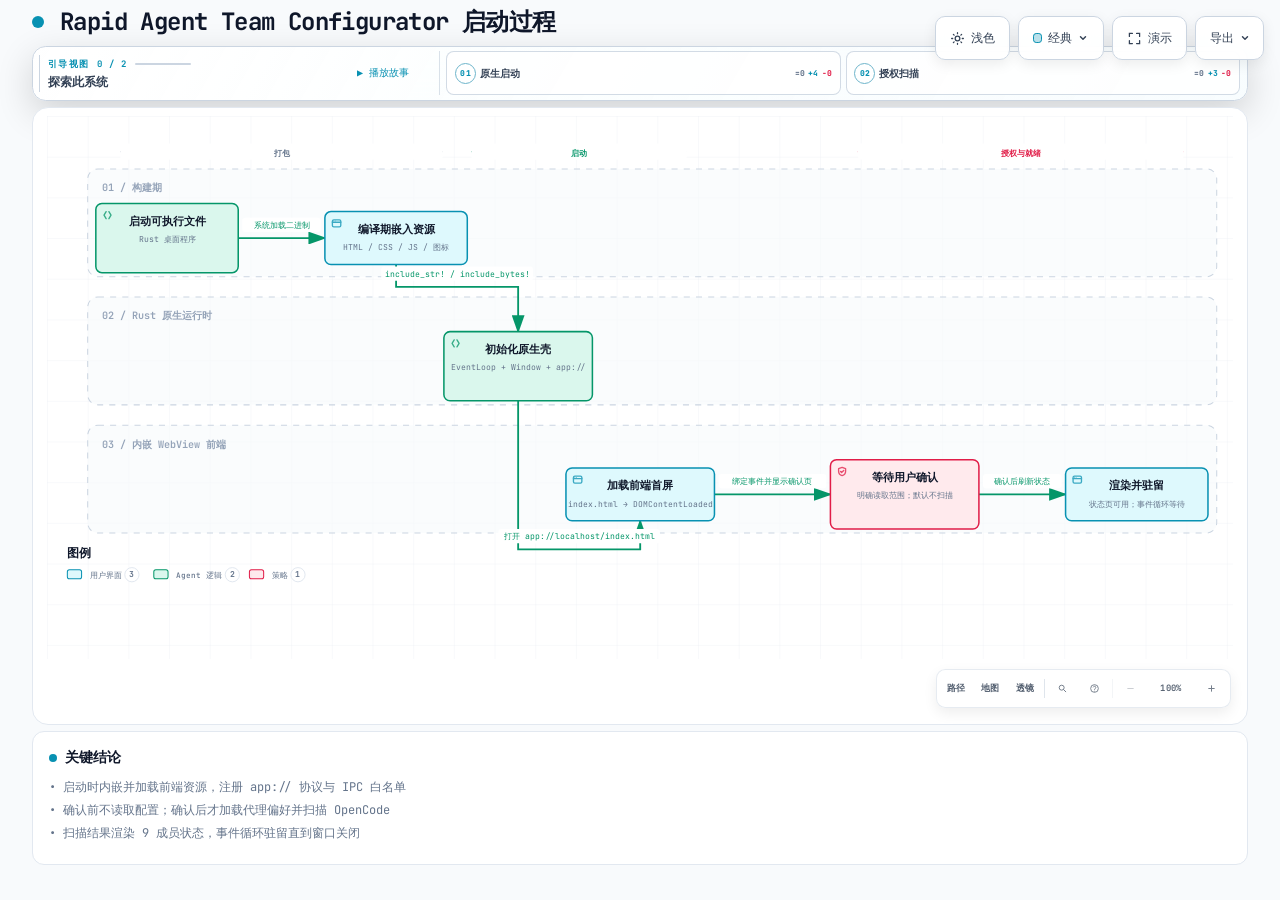
==== diagrams/startup-process.html @ fefa8b93 "docs: add Archify startup process diagram (workflow JSON + interactive HTML)" ====
<!DOCTYPE html>
<html lang="zh-CN" data-theme="dark" data-preset="classic">
<head>
  <meta charset="UTF-8">
  <meta name="viewport" content="width=device-width, initial-scale=1.0">
  <meta name="generator" content="archify 2.16.0">
  <title>Rapid Agent Team Configurator 启动过程</title>
  <script>
    // Resolve the theme before first paint so light-preference users don't
    // see a dark flash. The toolbar script below re-applies with UI state.
    (function () {
      try {
        var theme = null;
        try {
          var param = new URLSearchParams(window.location.search).get('theme');
          if (param === 'light' || param === 'dark') theme = param;
          if (new URLSearchParams(window.location.search).get('embed') === '1') {
            document.documentElement.setAttribute('data-embed', 'true');
          }
          if (new URLSearchParams(window.location.search).get('present') === '1') {
            document.documentElement.setAttribute('data-present', 'true');
          }
        } catch (_) {}
        if (!theme) {
          try { theme = localStorage.getItem('archify-theme'); } catch (_) {}
        }
        if (theme !== 'light' && theme !== 'dark') {
          theme = window.matchMedia('(prefers-color-scheme: light)').matches ? 'light' : 'dark';
        }
        document.documentElement.setAttribute('data-theme', theme);
      } catch (_) {}
    })();
  </script>
  <!-- Async font load: a blackholed network must not block first paint.
       The body font stack falls back to system monospace until it lands. -->
  <link rel="preconnect" href="https://fonts.gstatic.com" crossorigin>
  <link href="https://fonts.googleapis.com/css2?family=JetBrains+Mono:wght@400;500;600;700&display=swap"
        rel="stylesheet" media="print" onload="this.media='all'">
  <noscript>
    <link href="https://fonts.googleapis.com/css2?family=JetBrains+Mono:wght@400;500;600;700&display=swap" rel="stylesheet">
  </noscript>
  <style>
    /* ==========================================================
       THEME VARIABLES — switch by toggling [data-theme] on <html>
       ========================================================== */
    :root,
    [data-theme="dark"] {
      --bg: #020617;
      --grid: #1e293b;
      --text: #ffffff;
      --text-muted: #94a3b8;
      --text-dim: #475569;
      /* UI chrome and menu hints need more contrast than SVG .t-dim accents */
      --text-faint: #7d8da1;

      --panel: rgba(15, 23, 42, 0.5);
      --panel-border: #1e293b;
      --lane-fill: rgba(15, 23, 42, 0.22);
      --lane-stroke: #334155;

      --arrow: #64748b;
      --arrow-emphasis: #34d399;

      /* Opaque mask color used behind semi-transparent component fills
         so the arrows drawn underneath are properly hidden. */
      --mask: #0f172a;

      --frontend-fill:    rgba(8, 51, 68, 0.4);
      --frontend-stroke:  #22d3ee;
      --backend-fill:     rgba(6, 78, 59, 0.4);
      --backend-stroke:   #34d399;
      --database-fill:    rgba(76, 29, 149, 0.4);
      --database-stroke:  #a78bfa;
      --cloud-fill:       rgba(120, 53, 15, 0.3);
      --cloud-stroke:     #fbbf24;
      --security-fill:    rgba(136, 19, 55, 0.4);
      --security-stroke:  #fb7185;
      --messagebus-fill:  rgba(251, 146, 60, 0.3);
      --messagebus-stroke:#fb923c;
      --external-fill:    rgba(30, 41, 59, 0.5);
      --external-stroke:  #94a3b8;

      --toolbar-bg:       rgba(15, 23, 42, 0.8);
      --toolbar-border:   #334155;
      --toolbar-text:     #e2e8f0;
      --toolbar-hover:    rgba(15, 23, 42, 0.95);
      --toolbar-menu-bg:  #0f172a;
    }

    [data-theme="light"] {
      --bg: #f8fafc;
      --grid: #e2e8f0;
      --text: #0f172a;
      --text-muted: #64748b;
      --text-dim: #94a3b8;
      --text-faint: #64748b;

      --panel: #ffffff;
      --panel-border: #e2e8f0;
      --lane-fill: rgba(248, 250, 252, 0.65);
      --lane-stroke: #cbd5e1;

      --arrow: #94a3b8;
      --arrow-emphasis: #059669;

      --mask: #ffffff;

      --frontend-fill:    rgba(34, 211, 238, 0.15);
      --frontend-stroke:  #0891b2;
      --backend-fill:     rgba(52, 211, 153, 0.18);
      --backend-stroke:   #059669;
      --database-fill:    rgba(167, 139, 250, 0.2);
      --database-stroke:  #7c3aed;
      --cloud-fill:       rgba(251, 191, 36, 0.18);
      --cloud-stroke:     #d97706;
      --security-fill:    rgba(251, 113, 133, 0.15);
      --security-stroke:  #e11d48;
      --messagebus-fill:  rgba(251, 146, 60, 0.15);
      --messagebus-stroke:#ea580c;
      --external-fill:    rgba(148, 163, 184, 0.18);
      --external-stroke:  #64748b;

      --toolbar-bg:       rgba(255, 255, 255, 0.92);
      --toolbar-border:   #cbd5e1;
      --toolbar-text:     #334155;
      --toolbar-hover:    #ffffff;
      --toolbar-menu-bg:  #ffffff;
    }

    /* ==========================================================
       SIGNAL FLOW — an opt-in, motion-forward visual preset.
       The variables also target a standalone exported SVG, whose
       root carries data-preset and data-theme directly.
       ========================================================== */
    [data-preset="signal-flow"][data-theme="dark"] {
      --bg: #030711;
      --grid: #15233a;
      --panel: rgba(6, 14, 28, 0.78);
      --panel-border: #1d3350;
      --lane-fill: rgba(9, 22, 40, 0.5);
      --lane-stroke: #2c4564;
      --text: #f5fbff;
      --text-muted: #9eb0c7;
      --text-dim: #52667f;
      --text-faint: #7890ad;
      --mask: #07101e;
      --frontend-fill: rgba(6, 182, 212, 0.14);
      --frontend-stroke: #67e8f9;
      --backend-fill: rgba(16, 185, 129, 0.14);
      --backend-stroke: #5eead4;
      --database-fill: rgba(139, 92, 246, 0.16);
      --database-stroke: #c4b5fd;
      --cloud-fill: rgba(245, 158, 11, 0.13);
      --cloud-stroke: #fcd34d;
      --security-fill: rgba(244, 63, 94, 0.13);
      --security-stroke: #fda4af;
      --messagebus-fill: rgba(249, 115, 22, 0.13);
      --messagebus-stroke: #fdba74;
      --external-fill: rgba(71, 85, 105, 0.24);
      --external-stroke: #a5b4c7;
      --arrow: #7890ad;
      --arrow-emphasis: #2dd4bf;
      --toolbar-bg: rgba(7, 16, 30, 0.86);
      --toolbar-border: #29415f;
      --toolbar-menu-bg: #07101e;
    }

    [data-preset="signal-flow"][data-theme="light"] {
      --bg: #f4f9fc;
      --grid: #d4e5ee;
      --panel: rgba(255, 255, 255, 0.82);
      --panel-border: #bfd5e2;
      --lane-fill: rgba(232, 243, 248, 0.62);
      --lane-stroke: #a9c5d5;
      --text: #102638;
      --text-muted: #587287;
      --text-dim: #8aa2b4;
      --text-faint: #668397;
      --mask: #ffffff;
      --frontend-fill: rgba(6, 182, 212, 0.09);
      --frontend-stroke: #0789a1;
      --backend-fill: rgba(5, 150, 105, 0.09);
      --backend-stroke: #087f69;
      --database-fill: rgba(124, 58, 237, 0.09);
      --database-stroke: #7254c7;
      --cloud-fill: rgba(217, 119, 6, 0.08);
      --cloud-stroke: #b9670b;
      --security-fill: rgba(225, 29, 72, 0.08);
      --security-stroke: #c53a59;
      --messagebus-fill: rgba(234, 88, 12, 0.08);
      --messagebus-stroke: #c65f27;
      --external-fill: rgba(100, 116, 139, 0.1);
      --external-stroke: #607a8c;
      --arrow: #7b97aa;
      --arrow-emphasis: #0d9488;
    }

    /* ==========================================================
       BLUEPRINT — a review-first drafting preset for deployment,
       infrastructure, and technical design documentation. It keeps
       the same semantic palette and geometry while trading glow for
       precise grid contrast, squared materials, and drafting marks.
       ========================================================== */
    [data-preset="blueprint"][data-theme="dark"] {
      --bg: #06131f;
      --grid: #17425a;
      --panel: rgba(7, 27, 43, 0.9);
      --panel-border: #27627f;
      --lane-fill: rgba(10, 43, 66, 0.36);
      --lane-stroke: #34799a;
      --text: #e3f6ff;
      --text-muted: #91b8ca;
      --text-dim: #557e92;
      --text-faint: #739caf;
      --mask: #0a2031;
      --frontend-fill: rgba(26, 157, 193, 0.14);
      --frontend-stroke: #66d9ef;
      --backend-fill: rgba(31, 155, 124, 0.13);
      --backend-stroke: #69dfbd;
      --database-fill: rgba(120, 105, 196, 0.14);
      --database-stroke: #b4a8ff;
      --cloud-fill: rgba(197, 145, 43, 0.13);
      --cloud-stroke: #ffd166;
      --security-fill: rgba(199, 76, 104, 0.13);
      --security-stroke: #ff8da1;
      --messagebus-fill: rgba(207, 112, 49, 0.13);
      --messagebus-stroke: #ffad66;
      --external-fill: rgba(84, 119, 139, 0.18);
      --external-stroke: #a7cad9;
      --arrow: #78a3b7;
      --arrow-emphasis: #64dfc1;
      --toolbar-bg: rgba(7, 28, 45, 0.92);
      --toolbar-border: #34799a;
      --toolbar-text: #d8f3ff;
      --toolbar-hover: rgba(18, 58, 83, 0.95);
      --toolbar-menu-bg: #0a2031;
    }

    [data-preset="blueprint"][data-theme="light"] {
      --bg: #edf7fa;
      --grid: #b5d5e1;
      --panel: rgba(249, 253, 255, 0.94);
      --panel-border: #78aabd;
      --lane-fill: rgba(210, 232, 240, 0.42);
      --lane-stroke: #83b2c4;
      --text: #123344;
      --text-muted: #4e7486;
      --text-dim: #86a6b4;
      --text-faint: #668c9d;
      --mask: #f9fdff;
      --frontend-fill: rgba(8, 145, 178, 0.08);
      --frontend-stroke: #087f9c;
      --backend-fill: rgba(5, 128, 101, 0.08);
      --backend-stroke: #08755f;
      --database-fill: rgba(100, 75, 180, 0.08);
      --database-stroke: #6757a8;
      --cloud-fill: rgba(181, 120, 15, 0.08);
      --cloud-stroke: #a86609;
      --security-fill: rgba(190, 48, 80, 0.07);
      --security-stroke: #b32f50;
      --messagebus-fill: rgba(196, 81, 22, 0.07);
      --messagebus-stroke: #b65120;
      --external-fill: rgba(79, 112, 128, 0.08);
      --external-stroke: #506f7e;
      --arrow: #6d93a5;
      --arrow-emphasis: #087f69;
      --toolbar-bg: rgba(247, 252, 254, 0.94);
      --toolbar-border: #8ab5c5;
      --toolbar-text: #294f61;
      --toolbar-hover: #ffffff;
      --toolbar-menu-bg: #f9fdff;
    }

    /* ==========================================================
       EDITORIAL — a warm, publication-minded preset for design
       reviews, launch notes, and documentation. The diagram keeps
       the same semantic palette and exact geometry, but trades
       software chrome for paper, ink, ruled structure, and one
       restrained vermilion accent.
       ========================================================== */
    [data-preset="editorial"][data-theme="dark"] {
      --bg: #181611;
      --grid: #39342a;
      --panel: rgba(35, 31, 24, 0.96);
      --panel-border: #625a4a;
      --lane-fill: rgba(52, 46, 35, 0.46);
      --lane-stroke: #726957;
      --text: #f4eddf;
      --text-muted: #b9ae9b;
      --text-dim: #776e60;
      --text-faint: #9d917e;
      --mask: #231f18;
      --frontend-fill: rgba(43, 133, 142, 0.16);
      --frontend-stroke: #7fc6c7;
      --backend-fill: rgba(63, 132, 92, 0.16);
      --backend-stroke: #8fc29e;
      --database-fill: rgba(117, 91, 141, 0.17);
      --database-stroke: #c0a4d0;
      --cloud-fill: rgba(170, 119, 49, 0.16);
      --cloud-stroke: #d8ad68;
      --security-fill: rgba(157, 69, 65, 0.17);
      --security-stroke: #df9085;
      --messagebus-fill: rgba(174, 79, 42, 0.16);
      --messagebus-stroke: #df946f;
      --external-fill: rgba(126, 115, 96, 0.18);
      --external-stroke: #b8ad99;
      --arrow: #948978;
      --arrow-emphasis: #dd6b3d;
      --toolbar-bg: rgba(35, 31, 24, 0.92);
      --toolbar-border: #625a4a;
      --toolbar-text: #eee5d5;
      --toolbar-hover: #302a20;
      --toolbar-menu-bg: #231f18;
    }

    [data-preset="editorial"][data-theme="light"] {
      --bg: #f2eee5;
      --grid: #d8d0c2;
      --panel: rgba(251, 248, 241, 0.97);
      --panel-border: #c4b9a6;
      --lane-fill: rgba(229, 221, 207, 0.42);
      --lane-stroke: #b8aa94;
      --text: #242018;
      --text-muted: #6f6658;
      --text-dim: #a09788;
      --text-faint: #817767;
      --mask: #fbf8f1;
      --frontend-fill: rgba(31, 117, 126, 0.09);
      --frontend-stroke: #287e84;
      --backend-fill: rgba(42, 119, 75, 0.09);
      --backend-stroke: #397b53;
      --database-fill: rgba(105, 75, 130, 0.09);
      --database-stroke: #765d86;
      --cloud-fill: rgba(157, 103, 31, 0.1);
      --cloud-stroke: #9a671f;
      --security-fill: rgba(153, 58, 52, 0.09);
      --security-stroke: #9e463f;
      --messagebus-fill: rgba(182, 70, 27, 0.09);
      --messagebus-stroke: #ad4b25;
      --external-fill: rgba(101, 91, 75, 0.09);
      --external-stroke: #746b5e;
      --arrow: #8a806f;
      --arrow-emphasis: #bb4c23;
      --toolbar-bg: rgba(251, 248, 241, 0.94);
      --toolbar-border: #c4b9a6;
      --toolbar-text: #40392f;
      --toolbar-hover: #fffdf8;
      --toolbar-menu-bg: #fbf8f1;
    }

    * { margin: 0; padding: 0; box-sizing: border-box; }

    body {
      font-family: 'JetBrains Mono', ui-monospace, SFMono-Regular, Menlo, Consolas, 'DejaVu Sans Mono', 'Liberation Mono', 'Noto Sans Mono CJK SC', 'PingFang SC', 'Hiragino Sans GB', 'Microsoft YaHei', monospace;
      background: var(--bg);
      min-height: 100vh;
      padding: 2rem;
      color: var(--text);
      transition: background 0.2s ease, color 0.2s ease;
    }

    html[data-preset="signal-flow"] body {
      background-image:
        radial-gradient(circle at 18% -8%, rgba(34, 211, 238, 0.14), transparent 34rem),
        radial-gradient(circle at 92% 18%, rgba(139, 92, 246, 0.12), transparent 30rem);
      background-attachment: fixed;
    }
    html[data-preset="signal-flow"][data-theme="light"] body {
      background-image:
        radial-gradient(circle at 18% -8%, rgba(6, 182, 212, 0.12), transparent 34rem),
        radial-gradient(circle at 92% 18%, rgba(139, 92, 246, 0.08), transparent 30rem);
    }
    html[data-preset="blueprint"] body {
      background-image:
        linear-gradient(var(--grid) 1px, transparent 1px),
        linear-gradient(90deg, var(--grid) 1px, transparent 1px);
      background-size: 32px 32px;
      background-position: -1px -1px;
      background-attachment: fixed;
    }
    html[data-preset="editorial"] body {
      background-image:
        linear-gradient(90deg, transparent 0, transparent 5.4rem, color-mix(in srgb, var(--security-stroke) 18%, transparent) 5.4rem, color-mix(in srgb, var(--security-stroke) 18%, transparent) calc(5.4rem + 1px), transparent calc(5.4rem + 1px)),
        repeating-linear-gradient(0deg, transparent 0, transparent 31px, color-mix(in srgb, var(--grid) 36%, transparent) 31px, color-mix(in srgb, var(--grid) 36%, transparent) 32px);
      background-attachment: fixed;
    }

    /* Gallery/embed mode keeps the generated artifact as the source of truth
       while presenting only its diagram surface inside a proof card. */
    html[data-embed="true"] body {
      min-height: 0;
      padding: 0;
      overflow: hidden;
      background: var(--bg);
      background-image: none;
    }
    html[data-embed="true"] .toolbar,
    html[data-embed="true"] .header,
    html[data-embed="true"] .cards,
    html[data-embed="true"] .diagram-nav,
    html[data-embed="true"] .overview-map,
    html[data-embed="true"] .focus-chip,
    html[data-embed="true"] .route-probe,
    html[data-embed="true"] .semantic-lens,
    html[data-embed="true"] .diagram-guide,
    html[data-embed="true"] .node-finder,
    html[data-embed="true"] .guided-views { display: none !important; }
    html[data-embed="true"] .container { max-width: none; }
    html[data-embed="true"] .diagram-container {
      padding: 0.5rem;
      border: 0;
      border-radius: 0;
      box-shadow: none;
    }
    html[data-embed="true"] .diagram-container svg { min-width: 0; }

    /* Share Chapter Cue lives in the HTML viewer layer, not inside the SVG.
       It gives one-shot embeds a title, authored note, truthful stop order,
       and lifecycle state while canonical diagram geometry stays untouched. */
    .share-chapter-cue { display: none; }
    html[data-embed="true"][data-share-playback="true"] .share-chapter-cue:not([hidden]),
    html[data-embed="true"][data-share-moment="true"] .share-chapter-cue:not([hidden]) {
      position: absolute;
      z-index: 18;
      top: 0.85rem;
      left: 50%;
      display: grid;
      grid-template-columns: auto minmax(9rem, 13.5rem) minmax(0, 1fr);
      align-items: center;
      gap: 0.45rem 0.85rem;
      width: min(52rem, calc(100% - 1.5rem));
      min-height: 3.35rem;
      padding: 0.55rem 0.75rem 0.65rem;
      overflow: hidden;
      border: 1px solid color-mix(in srgb, var(--frontend-stroke) 42%, var(--toolbar-border));
      border-radius: 0.75rem;
      background:
        linear-gradient(115deg, color-mix(in srgb, var(--frontend-fill) 52%, transparent), transparent 45%),
        color-mix(in srgb, var(--toolbar-menu-bg) 92%, transparent);
      color: var(--toolbar-text);
      box-shadow: 0 14px 42px rgba(0, 0, 0, 0.3), inset 0 1px 0 rgba(255, 255, 255, 0.045);
      backdrop-filter: blur(16px);
      pointer-events: none;
      animation: archify-share-cue-enter 280ms cubic-bezier(0.22, 1, 0.36, 1) both;
    }
    html[data-preset="blueprint"] .share-chapter-cue {
      border-radius: 0.2rem;
      background:
        linear-gradient(90deg, color-mix(in srgb, var(--frontend-fill) 46%, transparent), transparent 36%),
        var(--toolbar-menu-bg);
      box-shadow: 0 10px 28px rgba(0, 0, 0, 0.2);
      backdrop-filter: none;
    }
    html[data-preset="editorial"] .share-chapter-cue {
      border-color: var(--panel-border);
      background:
        linear-gradient(90deg, color-mix(in srgb, var(--security-fill) 58%, transparent), transparent 42%),
        var(--toolbar-menu-bg);
      box-shadow: 0 10px 30px color-mix(in srgb, #000 18%, transparent);
      backdrop-filter: none;
    }
    html[data-preset="editorial"] .share-chapter-state { color: var(--arrow-emphasis); }
    html[data-preset="editorial"] .share-chapter-state::before {
      border-radius: 0;
      box-shadow: none;
      transform: rotate(45deg) scale(0.8);
    }
    .share-chapter-index {
      display: grid;
      gap: 0.12rem;
      min-width: 5rem;
      padding-right: 0.75rem;
      border-right: 1px solid var(--toolbar-border);
    }
    .share-chapter-state {
      display: inline-flex;
      align-items: center;
      gap: 0.36rem;
      color: var(--frontend-stroke);
      font-size: 0.5rem;
      font-weight: 800;
      letter-spacing: 0.14em;
      text-transform: uppercase;
    }
    .share-chapter-state::before {
      width: 0.38rem;
      height: 0.38rem;
      border-radius: 50%;
      background: currentColor;
      box-shadow: 0 0 10px currentColor;
      content: '';
    }
    .share-chapter-cue[data-state="playing"] .share-chapter-state::before {
      animation: archify-share-cue-pulse 1.15s ease-in-out infinite;
    }
    .share-chapter-count {
      color: var(--text-faint);
      font-size: 0.5rem;
      font-weight: 700;
      letter-spacing: 0.08em;
      text-transform: uppercase;
    }
    .share-chapter-copy { min-width: 0; }
    .share-chapter-copy strong,
    .share-chapter-copy small,
    .share-chapter-route {
      display: block;
      overflow: hidden;
      text-overflow: ellipsis;
      white-space: nowrap;
    }
    .share-chapter-copy strong {
      color: var(--toolbar-text);
      font-size: 0.6875rem;
      line-height: 1.35;
    }
    .share-chapter-copy small {
      margin-top: 0.08rem;
      color: var(--text-muted);
      font-size: 0.5rem;
      line-height: 1.35;
    }
    .share-chapter-route {
      color: color-mix(in srgb, var(--frontend-stroke) 76%, var(--text-muted));
      font-size: 0.5625rem;
      font-weight: 650;
      letter-spacing: 0.015em;
      text-align: right;
    }
    .share-chapter-progress {
      position: absolute;
      right: 0;
      bottom: 0;
      left: 0;
      height: 2px;
      overflow: hidden;
      background: color-mix(in srgb, var(--toolbar-border) 72%, transparent);
    }
    .share-chapter-progress span {
      display: block;
      width: 100%;
      height: 100%;
      background: linear-gradient(90deg, var(--frontend-stroke), var(--database-stroke));
      box-shadow: 0 0 12px var(--frontend-stroke);
      transform: scaleX(0);
      transform-origin: left center;
    }

    /* Presentation Stage is a viewer-only layer: it gives the live diagram
       the viewport while keeping guided views, theme, focus, and exports real.
       Embed mode wins when both query parameters are present. */
    html[data-present="true"]:not([data-embed="true"]) body {
      height: 100dvh;
      min-height: 0;
      padding: 1rem;
      overflow: hidden;
    }
    html[data-present="true"]:not([data-embed="true"]) .container {
      display: flex;
      flex-direction: column;
      gap: 0.75rem;
      width: 100%;
      max-width: none;
      height: calc(100dvh - 2rem);
    }
    html[data-present="true"]:not([data-embed="true"]) .header {
      flex: none;
      min-width: 0;
      margin: 0;
      padding-right: 23rem;
    }
    html[data-present="true"]:not([data-embed="true"]) .header-row { margin-bottom: 0.25rem; }
    html[data-present="true"]:not([data-embed="true"]) .subtitle {
      overflow: hidden;
      text-overflow: ellipsis;
      white-space: nowrap;
    }
    html[data-present="true"]:not([data-embed="true"]) .guided-views {
      flex: none;
      margin-bottom: 0;
    }
    html[data-present="true"]:not([data-embed="true"]) .diagram-container {
      display: flex;
      flex: 1 1 auto;
      align-items: center;
      justify-content: center;
      min-height: 0;
      padding: 0.75rem;
      padding-bottom: calc(0.75rem + var(--archify-nav-reserve));
    }
    html[data-present="true"]:not([data-embed="true"]) .diagram-container > svg {
      flex: 1 1 auto;
      height: 100%;
      min-height: 0;
      width: 100%;
      min-width: 0;
    }
    html[data-present="true"]:not([data-embed="true"]) .cards { display: none; }
    html[data-present="true"]:not([data-embed="true"]) #btn-present {
      border-color: var(--frontend-stroke);
      color: var(--frontend-stroke);
    }

    /* The reader owns only the outer scale. Wide diagrams keep one authored
       SVG/viewBox while the runtime chooses a desktop width from the actual
       vertical budget. This avoids device-specific files and breakpoint
       jumps between a laptop and a tall monitor. */
    .container {
      width: 100%;
      max-width: var(--archify-reader-width, 1440px);
      margin: 0 auto;
    }
    @media (min-width: 768px) and (max-height: 920px) {
      .header { margin-bottom: 1rem; }
      .diagram-container { padding: 1rem; }
      .cards { margin-top: 1rem; }
      .card { padding: 1rem; }
    }

    .header { margin-bottom: 1.5rem; padding-right: 29.5rem; }

    html[data-preset="signal-flow"] .header,
    html[data-preset="blueprint"] .header,
    html[data-preset="editorial"] .header { padding-right: 29.5rem; }

    .header-row {
      display: flex;
      align-items: center;
      gap: 1rem;
      margin-bottom: 0.5rem;
    }

    .pulse-dot {
      width: 12px;
      height: 12px;
      background: var(--frontend-stroke);
      border-radius: 50%;
      animation: none;
    }

    html[data-motion-capable="true"] .pulse-dot { animation: pulse 2s infinite; }

    @keyframes pulse {
      0%, 100% { opacity: 1; }
      50% { opacity: 0.5; }
    }

    h1 {
      font-size: 1.5rem;
      font-weight: 700;
      letter-spacing: -0.025em;
    }

    .subtitle {
      color: var(--text-muted);
      font-size: 0.875rem;
      margin-left: 1.75rem;
    }

    html[data-preset="signal-flow"] .header-row::after {
      content: attr(data-preset-badge-signal-flow);
      margin-left: auto;
      color: var(--frontend-stroke);
      border: 1px solid var(--frontend-stroke);
      border-radius: 999px;
      padding: 0.28rem 0.6rem;
      font-size: 0.625rem;
      letter-spacing: 0.12em;
      opacity: 0.82;
      box-shadow: 0 0 20px rgba(34, 211, 238, 0.12);
      white-space: nowrap;
    }

    html[data-preset="blueprint"] .pulse-dot {
      width: 10px;
      height: 10px;
      border: 1px solid var(--frontend-stroke);
      border-radius: 1px;
      background: transparent;
      box-shadow: inset 0 0 0 2px var(--bg);
      transform: rotate(45deg);
      animation: none;
    }
    html[data-preset="blueprint"] .header-row::after {
      content: attr(data-preset-badge-blueprint);
      margin-left: auto;
      padding: 0.28rem 0.55rem;
      border-top: 1px solid var(--frontend-stroke);
      border-bottom: 1px solid var(--frontend-stroke);
      color: var(--frontend-stroke);
      font-size: 0.5625rem;
      font-weight: 700;
      letter-spacing: 0.14em;
      white-space: nowrap;
    }

    html[data-preset="editorial"] h1,
    html[data-preset="editorial"] .card h3 {
      font-family: Georgia, 'Times New Roman', 'Songti SC', STSong, serif;
      letter-spacing: -0.02em;
    }
    html[data-preset="editorial"] h1 { font-size: 1.72rem; font-weight: 600; }
    html[data-preset="editorial"] .pulse-dot {
      width: 9px;
      height: 9px;
      border: 1px solid var(--arrow-emphasis);
      border-radius: 0;
      background: var(--arrow-emphasis);
      box-shadow: 0 0 0 3px color-mix(in srgb, var(--arrow-emphasis) 14%, transparent);
      transform: rotate(45deg);
      animation: none;
    }
    html[data-preset="editorial"] .header-row::after {
      content: attr(data-preset-badge-editorial);
      margin-left: auto;
      padding: 0.32rem 0 0.24rem;
      border-bottom: 2px solid var(--arrow-emphasis);
      color: var(--arrow-emphasis);
      font-family: Georgia, 'Times New Roman', serif;
      font-size: 0.625rem;
      font-style: italic;
      font-weight: 600;
      letter-spacing: 0.08em;
      white-space: nowrap;
    }

    .diagram-container {
      --archify-nav-reserve: 0px;
      background: var(--panel);
      border-radius: 1rem;
      border: 1px solid var(--panel-border);
      padding: 1.5rem;
      padding-bottom: calc(1.5rem + var(--archify-nav-reserve));
      overflow: hidden;
      position: relative;
    }

    html[data-preset="signal-flow"] .diagram-container {
      position: relative;
      overflow: hidden;
      background: linear-gradient(180deg, rgba(8, 20, 38, 0.82), rgba(3, 8, 18, 0.94));
      box-shadow: inset 0 1px 0 rgba(255, 255, 255, 0.04), 0 28px 80px rgba(0, 0, 0, 0.34);
    }
    html[data-preset="signal-flow"][data-theme="light"] .diagram-container {
      background: linear-gradient(180deg, rgba(255, 255, 255, 0.9), rgba(237, 246, 250, 0.94));
      box-shadow: inset 0 1px 0 rgba(255, 255, 255, 0.72), 0 24px 60px rgba(45, 78, 99, 0.12);
    }
    html[data-preset="blueprint"] .diagram-container {
      border-color: var(--panel-border);
      border-radius: 0.35rem;
      background: var(--panel);
      box-shadow:
        inset 0 0 0 1px color-mix(in srgb, var(--panel-border) 34%, transparent),
        0 18px 48px rgba(0, 0, 0, 0.16);
    }
    html[data-preset="blueprint"] .diagram-container::after {
      content: "";
      position: absolute;
      z-index: 10;
      inset: 0.7rem;
      pointer-events: none;
      background:
        linear-gradient(var(--frontend-stroke), var(--frontend-stroke)) left top / 1.35rem 1px no-repeat,
        linear-gradient(var(--frontend-stroke), var(--frontend-stroke)) left top / 1px 1.35rem no-repeat,
        linear-gradient(var(--frontend-stroke), var(--frontend-stroke)) right top / 1.35rem 1px no-repeat,
        linear-gradient(var(--frontend-stroke), var(--frontend-stroke)) right top / 1px 1.35rem no-repeat,
        linear-gradient(var(--frontend-stroke), var(--frontend-stroke)) left bottom / 1.35rem 1px no-repeat,
        linear-gradient(var(--frontend-stroke), var(--frontend-stroke)) left bottom / 1px 1.35rem no-repeat,
        linear-gradient(var(--frontend-stroke), var(--frontend-stroke)) right bottom / 1.35rem 1px no-repeat,
        linear-gradient(var(--frontend-stroke), var(--frontend-stroke)) right bottom / 1px 1.35rem no-repeat;
      opacity: 0.58;
    }
    html[data-preset="editorial"] .diagram-container {
      overflow: hidden;
      border-color: var(--panel-border);
      border-radius: 0.38rem;
      background:
        linear-gradient(90deg, color-mix(in srgb, var(--security-fill) 58%, transparent), transparent 12%),
        var(--panel);
      box-shadow:
        0 1px 0 color-mix(in srgb, var(--text) 6%, transparent),
        0 18px 48px color-mix(in srgb, #000 19%, transparent);
    }
    html[data-preset="editorial"] .diagram-container::after {
      position: absolute;
      z-index: 10;
      top: 0.72rem;
      right: 1.25rem;
      padding: 0.2rem 0.52rem;
      border: 1px solid var(--panel-border);
      background: var(--panel);
      color: var(--arrow-emphasis);
      content: attr(data-preset-badge-editorial-plate);
      font-family: Georgia, 'Times New Roman', serif;
      font-size: 0.52rem;
      font-style: italic;
      font-weight: 600;
      letter-spacing: 0.09em;
      pointer-events: none;
    }
    html[data-embed="true"][data-preset="editorial"] .diagram-container::after { display: none; }
    html[data-motion-capable="true"][data-preset="signal-flow"][data-ambient-motion="running"] .diagram-container::before {
      content: "";
      position: absolute;
      inset: 0;
      pointer-events: none;
      background: linear-gradient(115deg, transparent 28%, rgba(103, 232, 249, 0.035) 48%, transparent 68%);
      transform: translateX(-70%);
      animation: archify-signal-scan 4.8s ease-in-out 1 both;
    }

    /* Motion Governor gives the reader a real static state and gives the
       strongest semantic action the only motion budget. Atmosphere resets to
       its authored base instead of freezing mid-cycle. Static artifacts never
       start a decorative pulse or scan. */
    html:not([data-motion-capable="true"]) svg[data-animation="trace"] [data-animate] {
      animation: none !important;
    }
    html[data-motion="still"] .pulse-dot,
    html[data-motion="still"] .diagram-container::before,
    html[data-motion="still"] svg[data-animation="trace"] [data-animate],
    html[data-motion-owner] .pulse-dot,
    html[data-motion-owner] .diagram-container::before,
    html[data-motion-owner] svg[data-animation="trace"] [data-animate],
    html[data-embed="true"] .pulse-dot,
    html[data-embed="true"] .diagram-container::before,
    html[data-share-playback="true"] .pulse-dot,
    html[data-share-playback="true"] .diagram-container::before,
    html[data-document-hidden="true"] .pulse-dot,
    html[data-document-hidden="true"] .diagram-container::before,
    html[data-document-hidden="true"] svg[data-animation="trace"] [data-animate] {
      animation: none !important;
    }
    html[data-motion="still"] .diagram-container::before,
    html[data-motion-owner] .diagram-container::before,
    html[data-embed="true"] .diagram-container::before,
    html[data-share-playback="true"] .diagram-container::before {
      opacity: 0;
    }
    html[data-motion="still"] .guided-view-progress span,
    html[data-motion="still"] .guided-story-caption,
    html[data-motion="still"] .story-trail-flow,
    html[data-motion="still"] .intent-trace-flow,
    html[data-motion="still"] .route-probe-flow,
    html[data-motion="still"] .route-journey-flow,
    html[data-motion="still"] .semantic-lens-flow,
    html[data-motion="still"] .diagram-guide,
    html[data-motion="still"] [data-story-step],
    html[data-motion="still"] .overview-map-live,
    html[data-motion="still"] .guided-view-stop,
    html[data-motion="still"] .share-chapter-cue,
    html[data-motion="still"] .share-chapter-state::before,
    html[data-motion="still"] .share-chapter-progress span,
    html[data-document-hidden="true"] .guided-view-progress span,
    html[data-document-hidden="true"] .story-trail-flow,
    html[data-document-hidden="true"] .intent-trace-flow,
    html[data-document-hidden="true"] .route-probe-flow,
    html[data-document-hidden="true"] .route-journey-flow,
    html[data-document-hidden="true"] .semantic-lens-flow,
    html[data-document-hidden="true"] .diagram-guide,
    html[data-document-hidden="true"] [data-story-step],
    html[data-document-hidden="true"] .overview-map-live,
    html[data-document-hidden="true"] .guided-view-stop,
    html[data-document-hidden="true"] .share-chapter-cue,
    html[data-document-hidden="true"] .share-chapter-state::before,
    html[data-document-hidden="true"] .share-chapter-progress span {
      animation: none !important;
    }
    html[data-motion="still"] .guided-view-progress span {
      transform: scaleX(1) !important;
    }
    html[data-motion="still"] svg[data-story-playing="true"] .story-trail-flow {
      stroke-dasharray: none;
      stroke-dashoffset: 0;
      opacity: 0.55;
    }
    html[data-motion="still"] .intent-trace-flow,
    html[data-motion="still"] .route-probe-flow {
      stroke-dasharray: none;
      stroke-dashoffset: 0;
      opacity: 0.72;
    }
    html[data-motion="still"] .route-journey-overlay,
    html[data-document-hidden="true"] .route-journey-overlay { display: none !important; }
    html[data-motion="still"] .relationship-pulse-overlay,
    html[data-motion="still"] .story-carrier-overlay,
    html[data-document-hidden="true"] .story-carrier-overlay { display: none !important; }
    html[data-motion="still"] .chapter-handoff-overlay { display: none !important; }
    html[data-motion="still"] .chapter-handoff-anchor { animation: none !important; }
    html[data-motion="still"] .guided-view-chapter,
    html[data-motion="still"] svg [data-node-id],
    html[data-motion="still"] svg [data-edge-from],
    html[data-motion="still"] svg [data-detail],
    html[data-motion="still"] svg [data-detail-anchor],
    html[data-motion="still"] svg [data-legend-hit],
    html[data-motion="still"] svg {
      transition: none !important;
    }

    svg {
      width: 100%;
      min-width: min(900px, 100%);
      display: block;
      transform-origin: 0 0;
      transition: transform 0.18s ease;
    }

    .diagram-container.is-camera-moving svg {
      transition: transform 0.42s cubic-bezier(0.22, 1, 0.36, 1);
    }
    .diagram-container.is-camera-transaction svg { transition: none; }
    .diagram-container.is-pannable { cursor: grab; }
    .diagram-container.is-panning { cursor: grabbing; user-select: none; }
    .diagram-container.is-panning svg { transition: none; }

    .diagram-nav {
      position: absolute;
      right: 1rem;
      bottom: 1rem;
      z-index: 12;
      display: inline-flex;
      align-items: center;
      max-width: calc(100% - 2rem);
      padding: 0.15rem;
      gap: 0;
      overflow-x: auto;
      border: 1px solid color-mix(in srgb, var(--toolbar-border) 48%, transparent);
      border-radius: 0.58rem;
      background: color-mix(in srgb, var(--toolbar-bg) 82%, transparent);
      box-shadow: 0 5px 14px rgba(0, 0, 0, 0.07);
      backdrop-filter: blur(10px);
      scrollbar-width: none;
    }
    .diagram-nav::-webkit-scrollbar { display: none; }
    .diagram-nav button,
    .focus-chip button,
    .guided-views button {
      border: 0;
      background: transparent;
      color: var(--toolbar-text);
      font: inherit;
      cursor: pointer;
    }
    .diagram-nav button {
      min-width: 2rem;
      height: 2rem;
      padding: 0 0.35rem;
      border-radius: 0.35rem;
      color: color-mix(in srgb, var(--toolbar-text) 68%, transparent);
      font-size: 0.56rem;
      font-weight: 600;
      letter-spacing: 0.02em;
      transition: background 0.15s, color 0.15s;
    }
    .diagram-nav button:hover,
    .diagram-nav button:focus-visible,
    .focus-chip button:hover,
    .focus-chip button:focus-visible,
    .guided-views button:hover,
    .guided-views button:focus-visible { background: var(--toolbar-hover); }
    .diagram-nav button:focus-visible,
    .focus-chip button:focus-visible,
    .guided-views button:focus-visible {
      outline: 2px solid var(--frontend-stroke);
      outline-offset: 1px;
    }
    .diagram-nav button:disabled { opacity: 0.38; cursor: default; }
    .diagram-nav button:disabled:hover { background: transparent; }
    .diagram-nav #btn-route-probe,
    .diagram-nav #btn-overview-map,
    .diagram-nav #btn-semantic-lens {
      min-width: auto;
      padding-inline: 0.5rem;
      color: color-mix(in srgb, var(--toolbar-text) 86%, transparent);
      font-weight: 650;
    }
    .diagram-nav #btn-node-finder,
    .diagram-nav [data-view="out"] {
      position: relative;
      margin-left: 0.25rem;
    }
    .diagram-nav #btn-node-finder::before,
    .diagram-nav [data-view="out"]::before {
      position: absolute;
      top: 0.4rem;
      bottom: 0.4rem;
      left: -0.13rem;
      width: 1px;
      background: color-mix(in srgb, var(--toolbar-border) 62%, transparent);
      content: "";
      pointer-events: none;
    }
    .diagram-nav-icon {
      display: block;
      width: 0.72rem;
      height: 0.72rem;
      margin: auto;
      background: currentColor;
      -webkit-mask-position: center;
      -webkit-mask-repeat: no-repeat;
      -webkit-mask-size: contain;
      mask-position: center;
      mask-repeat: no-repeat;
      mask-size: contain;
    }
    .diagram-nav-icon.find {
      -webkit-mask-image: url("data:image/svg+xml,%3Csvg xmlns='http://www.w3.org/2000/svg' viewBox='0 0 20 20'%3E%3Ccircle cx='8.5' cy='8.5' r='4.5' fill='none' stroke='black' stroke-width='1.8'/%3E%3Cpath d='m12 12 4 4' fill='none' stroke='black' stroke-width='1.8' stroke-linecap='round'/%3E%3C/svg%3E");
      mask-image: url("data:image/svg+xml,%3Csvg xmlns='http://www.w3.org/2000/svg' viewBox='0 0 20 20'%3E%3Ccircle cx='8.5' cy='8.5' r='4.5' fill='none' stroke='black' stroke-width='1.8'/%3E%3Cpath d='m12 12 4 4' fill='none' stroke='black' stroke-width='1.8' stroke-linecap='round'/%3E%3C/svg%3E");
    }
    .diagram-nav-icon.guide {
      -webkit-mask-image: url("data:image/svg+xml,%3Csvg xmlns='http://www.w3.org/2000/svg' viewBox='0 0 20 20'%3E%3Ccircle cx='10' cy='10' r='7' fill='none' stroke='black' stroke-width='1.7'/%3E%3Cpath d='M7.8 7.3a2.4 2.4 0 014.6.9c0 1.8-2.4 2-2.4 3.7M10 14.9h.01' fill='none' stroke='black' stroke-width='1.7' stroke-linecap='round'/%3E%3C/svg%3E");
      mask-image: url("data:image/svg+xml,%3Csvg xmlns='http://www.w3.org/2000/svg' viewBox='0 0 20 20'%3E%3Ccircle cx='10' cy='10' r='7' fill='none' stroke='black' stroke-width='1.7'/%3E%3Cpath d='M7.8 7.3a2.4 2.4 0 014.6.9c0 1.8-2.4 2-2.4 3.7M10 14.9h.01' fill='none' stroke='black' stroke-width='1.7' stroke-linecap='round'/%3E%3C/svg%3E");
    }
    .diagram-nav-icon.minus {
      -webkit-mask-image: url("data:image/svg+xml,%3Csvg xmlns='http://www.w3.org/2000/svg' viewBox='0 0 20 20'%3E%3Cpath d='M5 10h10' fill='none' stroke='black' stroke-width='1.8' stroke-linecap='round'/%3E%3C/svg%3E");
      mask-image: url("data:image/svg+xml,%3Csvg xmlns='http://www.w3.org/2000/svg' viewBox='0 0 20 20'%3E%3Cpath d='M5 10h10' fill='none' stroke='black' stroke-width='1.8' stroke-linecap='round'/%3E%3C/svg%3E");
    }
    .diagram-nav-icon.plus {
      -webkit-mask-image: url("data:image/svg+xml,%3Csvg xmlns='http://www.w3.org/2000/svg' viewBox='0 0 20 20'%3E%3Cpath d='M10 5v10M5 10h10' fill='none' stroke='black' stroke-width='1.8' stroke-linecap='round'/%3E%3C/svg%3E");
      mask-image: url("data:image/svg+xml,%3Csvg xmlns='http://www.w3.org/2000/svg' viewBox='0 0 20 20'%3E%3Cpath d='M10 5v10M5 10h10' fill='none' stroke='black' stroke-width='1.8' stroke-linecap='round'/%3E%3C/svg%3E");
    }
    .diagram-nav [data-view="reset"] {
      display: inline-flex;
      align-items: center;
      justify-content: center;
      gap: 0.2rem;
      min-width: 3.1rem;
      padding-inline: 0.35rem;
    }
    .diagram-nav [data-view="reset"][data-detail-visible] {
      min-width: 3.8rem;
    }
    .diagram-nav-detail {
      color: color-mix(in srgb, var(--toolbar-text) 52%, transparent);
      font-size: 0.44rem;
      font-weight: 700;
      line-height: 1;
      letter-spacing: 0.07em;
    }
    .diagram-nav-percent {
      color: color-mix(in srgb, var(--toolbar-text) 84%, transparent);
      font-size: 0.55rem;
      font-weight: 650;
      line-height: 1;
    }
    .diagram-container[data-camera-indicator="true"] .diagram-nav-detail,
    .diagram-container[data-camera-indicator="true"] .diagram-nav-percent { color: var(--frontend-stroke); }
    .diagram-nav #btn-diagram-guide[aria-expanded="true"] {
      color: var(--cloud-stroke);
      background: var(--toolbar-hover);
    }

    /* Semantic Radar is a deliberately simplified, viewer-only overview. It
       uses authored node bounds and the live camera viewport rather than
       cloning the canonical SVG, so IDs, filters, animation, and export state
       stay singular and deterministic. */
    .overview-map {
      position: absolute;
      right: 1rem;
      bottom: calc(4.15rem + var(--archify-nav-reserve));
      z-index: 12;
      width: 11.25rem;
      overflow: hidden;
      border: 1px solid color-mix(in srgb, var(--frontend-stroke) 52%, var(--toolbar-border));
      border-radius: 0.78rem;
      background: var(--toolbar-menu-bg);
      color: var(--toolbar-text);
      box-shadow: 0 16px 42px rgba(0, 0, 0, 0.3);
      backdrop-filter: blur(16px);
      font-size: 0.625rem;
    }
    .overview-map[hidden] { display: none; }
    .overview-map[data-docked="true"] {
      position: fixed;
      right: var(--archify-radar-right, 1rem);
      top: var(--archify-radar-top, 1rem);
      bottom: auto;
    }
    .overview-map[data-docked="true"][data-dock-side="left"] {
      right: auto;
      left: var(--archify-radar-left, 1rem);
    }
    html[data-preset="blueprint"] .overview-map { border-radius: 0.28rem; }
    .overview-map-head {
      display: grid;
      grid-template-columns: auto minmax(0, 1fr) auto;
      align-items: center;
      gap: 0.45rem;
      min-height: 2.25rem;
      padding: 0.42rem 0.48rem 0.38rem 0.55rem;
      border-bottom: 1px solid var(--toolbar-border);
      background: linear-gradient(110deg, color-mix(in srgb, var(--frontend-fill) 45%, transparent), transparent 68%);
      cursor: grab;
      touch-action: none;
      user-select: none;
    }
    .overview-map[data-panel-dragging="true"] .overview-map-head { cursor: grabbing; }
    .overview-map[data-placement-invalid="true"] {
      border-color: var(--security-stroke);
      box-shadow: 0 0 0 2px color-mix(in srgb, var(--security-stroke) 34%, transparent), 0 16px 42px rgba(0, 0, 0, 0.3);
    }
    .overview-map[data-compact="true"] {
      width: 7.4rem;
    }
    .overview-map[data-compact="true"] .overview-map-head {
      grid-template-columns: minmax(0, 1fr) auto;
      gap: 0.24rem;
      min-height: 1.5rem;
      padding: 0.05rem 0.16rem 0.05rem 0.32rem;
      border-bottom: 0;
    }
    .overview-map[data-compact="true"] .overview-map-live,
    .overview-map[data-compact="true"] .overview-map-copy,
    .overview-map[data-compact="true"] .overview-map-surface,
    .overview-map[data-compact="true"] .overview-map-hint {
      display: none;
    }
    .overview-map[data-compact="true"] .overview-map-expand { display: inline-flex; }
    .overview-map[data-compact="true"] .overview-map-close {
      width: 1.15rem;
      height: 1.15rem;
      font-size: 0.72rem;
    }
    .overview-map-live {
      width: 0.42rem;
      height: 0.42rem;
      border-radius: 50%;
      background: var(--backend-stroke);
      box-shadow: 0 0 0 0 color-mix(in srgb, var(--backend-stroke) 52%, transparent);
      animation: archify-radar-live 2.4s ease-out infinite;
    }
    .overview-map-copy { min-width: 0; line-height: 1.1; }
    .overview-map-copy strong {
      display: block;
      overflow: hidden;
      color: var(--frontend-stroke);
      font-size: 0.59rem;
      letter-spacing: 0.12em;
      text-transform: uppercase;
      white-space: nowrap;
      text-overflow: ellipsis;
    }
    .overview-map-copy small {
      display: block;
      margin-top: 0.18rem;
      overflow: hidden;
      color: var(--text-faint);
      font-size: 0.52rem;
      letter-spacing: 0.04em;
      white-space: nowrap;
      text-overflow: ellipsis;
    }
    .overview-map-expand {
      display: none;
      align-items: center;
      justify-content: center;
      min-width: 0;
      height: 1.2rem;
      padding: 0 0.34rem;
      overflow: hidden;
      border: 0;
      border-radius: 0.3rem;
      background: transparent;
      color: var(--frontend-stroke);
      font: inherit;
      font-size: 0.49rem;
      font-weight: 700;
      letter-spacing: 0.06em;
      text-transform: uppercase;
      white-space: nowrap;
      cursor: pointer;
    }
    .overview-map-close {
      width: 1.55rem;
      height: 1.55rem;
      padding: 0;
      border: 0;
      border-radius: 0.34rem;
      background: transparent;
      color: var(--toolbar-text);
      font: inherit;
      font-size: 0.9rem;
      cursor: pointer;
    }
    .overview-map-expand:hover,
    .overview-map-expand:focus-visible,
    .overview-map-close:hover,
    .overview-map-close:focus-visible { background: var(--toolbar-hover); }
    .overview-map-expand:focus-visible,
    .overview-map-close:focus-visible,
    .overview-map-surface:focus-visible,
    .overview-map-node:focus-visible {
      outline: 2px solid var(--frontend-stroke);
      outline-offset: 1px;
    }
    .overview-map-surface {
      position: relative;
      height: 7rem;
      margin: 0.42rem;
      overflow: hidden;
      border: 1px solid color-mix(in srgb, var(--panel-border) 72%, transparent);
      border-radius: 0.42rem;
      background:
        linear-gradient(color-mix(in srgb, var(--panel-border) 26%, transparent) 1px, transparent 1px),
        linear-gradient(90deg, color-mix(in srgb, var(--panel-border) 26%, transparent) 1px, transparent 1px),
        color-mix(in srgb, var(--bg) 86%, transparent);
      background-size: 12px 12px;
      cursor: crosshair;
      touch-action: none;
    }
    html[data-preset="blueprint"] .overview-map-surface { border-radius: 0.1rem; }
    .overview-map-surface > svg {
      width: 100%;
      height: 100%;
      min-width: 0;
      transform: none !important;
      transition: none !important;
      display: block;
      overflow: visible;
    }
    .overview-map-node {
      fill: var(--backend-stroke);
      fill-opacity: 0.52;
      stroke: var(--backend-stroke);
      stroke-opacity: 0.86;
      vector-effect: non-scaling-stroke;
      cursor: pointer;
      transition: fill-opacity 140ms ease, stroke-width 140ms ease, filter 140ms ease;
    }
    .overview-map-node[data-kind="frontend"],
    .overview-map-node[data-kind="start"] { fill: var(--frontend-stroke); stroke: var(--frontend-stroke); }
    .overview-map-node[data-kind="database"],
    .overview-map-node[data-kind="success"] { fill: var(--database-stroke); stroke: var(--database-stroke); }
    .overview-map-node[data-kind="cloud"],
    .overview-map-node[data-kind="waiting"] { fill: var(--cloud-stroke); stroke: var(--cloud-stroke); }
    .overview-map-node[data-kind="messagebus"] { fill: var(--messagebus-stroke); stroke: var(--messagebus-stroke); }
    .overview-map-node[data-kind="security"],
    .overview-map-node[data-kind="decision"],
    .overview-map-node[data-kind="failure"] { fill: var(--security-stroke); stroke: var(--security-stroke); }
    .overview-map-node[data-kind="external"],
    .overview-map-node[data-kind="neutral"] { fill: var(--external-stroke); stroke: var(--external-stroke); }
    .overview-map-node[data-radar-active="true"],
    .overview-map-node:hover,
    .overview-map-node:focus-visible {
      fill-opacity: 0.92;
      stroke-width: 2.2;
      filter: drop-shadow(0 0 3px currentColor);
    }
    .overview-map-viewport {
      fill: color-mix(in srgb, var(--frontend-fill) 56%, transparent);
      stroke: var(--frontend-stroke);
      stroke-width: 2;
      vector-effect: non-scaling-stroke;
      pointer-events: none;
      filter: drop-shadow(0 0 3px color-mix(in srgb, var(--frontend-stroke) 54%, transparent));
    }
    .overview-map-hint {
      display: flex;
      justify-content: space-between;
      gap: 0.5rem;
      padding: 0 0.52rem 0.46rem;
      color: var(--text-faint);
      font-size: 0.49rem;
      letter-spacing: 0.06em;
      text-transform: uppercase;
    }
    .diagram-nav #btn-overview-map[aria-expanded="true"] {
      color: var(--frontend-stroke);
      background: var(--toolbar-hover);
    }
    .overview-map-feedback {
      position: absolute;
      right: 1rem;
      bottom: 4.15rem;
      z-index: 13;
      max-width: min(16rem, calc(100% - 2rem));
      padding: 0.38rem 0.55rem;
      border: 1px solid color-mix(in srgb, var(--frontend-stroke) 52%, var(--toolbar-border));
      border-radius: 0.5rem;
      background: var(--toolbar-menu-bg);
      color: var(--toolbar-text);
      box-shadow: 0 8px 24px rgba(0, 0, 0, 0.2);
      font-size: 0.52rem;
      line-height: 1.35;
      pointer-events: none;
    }
    .overview-map-feedback[hidden] { display: none; }
    .focus-chip[data-radar-yielded="true"] { display: none !important; }
    .diagram-nav #btn-route-probe[aria-pressed="true"] {
      color: var(--backend-stroke);
      background: var(--toolbar-hover);
    }
    .diagram-nav #btn-semantic-lens[aria-expanded="true"],
    .diagram-nav #btn-semantic-lens[aria-pressed="true"] {
      color: var(--database-stroke);
      background: var(--toolbar-hover);
    }

    /* Semantic Lens turns the compiled node-kind palette into an analytical
       legend. One kind reveals its real traffic; two kinds compare only their
       direct authored relationships. Geometry and the canonical SVG stay put. */
    .semantic-lens {
      position: absolute;
      right: 1rem;
      bottom: calc(4.15rem + var(--archify-nav-reserve));
      z-index: 24;
      width: min(20rem, calc(100% - 2rem));
      overflow: hidden;
      border: 1px solid color-mix(in srgb, var(--database-stroke) 58%, var(--toolbar-border));
      border-radius: 0.82rem;
      background:
        linear-gradient(135deg, color-mix(in srgb, var(--database-fill) 34%, transparent), transparent 48%),
        var(--toolbar-menu-bg);
      color: var(--toolbar-text);
      box-shadow: 0 18px 52px rgba(0, 0, 0, 0.36);
      backdrop-filter: blur(18px);
      animation: archify-lens-in 180ms cubic-bezier(0.22, 1, 0.36, 1);
    }
    .semantic-lens[hidden] { display: none; }
    .semantic-lens[data-dock-side="left"] { left: 1rem; right: auto; }
    .semantic-lens[data-dock-side="right"] { left: auto; right: 1rem; }
    html[data-preset="blueprint"] .semantic-lens { border-radius: 0.28rem; }
    .semantic-lens-head {
      display: grid;
      grid-template-columns: minmax(0, 1fr) auto;
      align-items: start;
      gap: 0.75rem;
      padding: 0.72rem 0.78rem 0.62rem;
      border-bottom: 1px solid var(--toolbar-border);
    }
    .semantic-lens-eyebrow {
      display: block;
      color: var(--database-stroke);
      font-size: 0.5rem;
      font-weight: 800;
      letter-spacing: 0.16em;
      text-transform: uppercase;
    }
    .semantic-lens-title {
      display: block;
      margin-top: 0.16rem;
      color: var(--text);
      font-size: 0.82rem;
      letter-spacing: -0.02em;
    }
    .semantic-lens-close {
      width: 1.75rem;
      height: 1.75rem;
      padding: 0;
      border: 0;
      border-radius: 0.35rem;
      background: transparent;
      color: var(--toolbar-text);
      font: inherit;
      font-size: 1rem;
      cursor: pointer;
    }
    .semantic-lens-close:hover,
    .semantic-lens-close:focus-visible { background: var(--toolbar-hover); }
    .semantic-lens-instruction {
      margin: 0;
      padding: 0.52rem 0.78rem 0.48rem;
      color: var(--text-faint);
      font-size: 0.55rem;
      line-height: 1.45;
    }
    .semantic-lens-kinds {
      display: grid;
      grid-template-columns: 1fr 1fr;
      gap: 0.3rem;
      max-height: min(15rem, 40vh);
      padding: 0 0.5rem 0.5rem;
      overflow-y: auto;
      scrollbar-width: thin;
    }
    .semantic-lens-kind {
      --lens-color: var(--external-stroke);
      display: grid;
      grid-template-columns: auto minmax(0, 1fr) auto;
      align-items: center;
      gap: 0.42rem;
      min-width: 0;
      min-height: 2.15rem;
      padding: 0.35rem 0.42rem;
      border: 1px solid color-mix(in srgb, var(--lens-color) 24%, var(--toolbar-border));
      border-radius: 0.45rem;
      background: color-mix(in srgb, var(--panel) 76%, transparent);
      color: var(--toolbar-text);
      font: inherit;
      text-align: left;
      cursor: pointer;
      transition: border-color 140ms ease, background 140ms ease, opacity 140ms ease;
    }
    html[data-preset="blueprint"] .semantic-lens-kind { border-radius: 0.12rem; }
    .semantic-lens-kind[data-kind="frontend"],
    .semantic-lens-kind[data-kind="start"] { --lens-color: var(--frontend-stroke); }
    .semantic-lens-kind[data-kind="backend"],
    .semantic-lens-kind[data-kind="active"] { --lens-color: var(--backend-stroke); }
    .semantic-lens-kind[data-kind="database"],
    .semantic-lens-kind[data-kind="success"] { --lens-color: var(--database-stroke); }
    .semantic-lens-kind[data-kind="cloud"],
    .semantic-lens-kind[data-kind="waiting"] { --lens-color: var(--cloud-stroke); }
    .semantic-lens-kind[data-kind="messagebus"] { --lens-color: var(--messagebus-stroke); }
    .semantic-lens-kind[data-kind="security"],
    .semantic-lens-kind[data-kind="decision"],
    .semantic-lens-kind[data-kind="failure"] { --lens-color: var(--security-stroke); }
    .semantic-lens-kind:hover,
    .semantic-lens-kind:focus-visible,
    .semantic-lens-kind[aria-pressed="true"] {
      border-color: color-mix(in srgb, var(--lens-color) 78%, var(--toolbar-border));
      background: color-mix(in srgb, var(--lens-color) 11%, var(--panel));
    }
    .semantic-lens-kind:focus-visible,
    .semantic-lens-close:focus-visible,
    .semantic-lens-actions button:focus-visible {
      outline: 2px solid var(--database-stroke);
      outline-offset: 1px;
    }
    .semantic-lens-kind:disabled { opacity: 0.34; cursor: default; }
    .semantic-lens-swatch {
      width: 0.48rem;
      height: 0.48rem;
      border-radius: 50%;
      background: var(--lens-color);
      box-shadow: 0 0 8px color-mix(in srgb, var(--lens-color) 58%, transparent);
    }
    .semantic-lens-kind strong {
      overflow: hidden;
      color: var(--text);
      font-size: 0.61rem;
      text-overflow: ellipsis;
      white-space: nowrap;
    }
    .semantic-lens-kind em {
      color: var(--lens-color);
      font-size: 0.54rem;
      font-style: normal;
      font-weight: 800;
    }
    .semantic-lens-status {
      min-height: 2.5rem;
      margin: 0;
      padding: 0.55rem 0.78rem;
      border-top: 1px solid var(--toolbar-border);
      color: var(--text-faint);
      font-size: 0.55rem;
      line-height: 1.45;
    }
    .semantic-lens-status strong { color: var(--database-stroke); font-weight: 800; }
    .semantic-lens-actions {
      display: flex;
      justify-content: flex-end;
      gap: 0.28rem;
      padding: 0 0.62rem 0.62rem;
    }
    .semantic-lens-actions button {
      min-height: 1.8rem;
      padding: 0.28rem 0.48rem;
      border: 0;
      border-radius: 0.35rem;
      background: transparent;
      color: var(--toolbar-text);
      font: inherit;
      font-size: 0.56rem;
      cursor: pointer;
    }
    .semantic-lens-actions button:hover { background: var(--toolbar-hover); }
    .semantic-lens-actions #semantic-lens-copy { color: var(--database-stroke); }
    @keyframes archify-lens-in {
      from { opacity: 0; transform: translateY(5px) scale(0.985); }
      to { opacity: 1; transform: translateY(0) scale(1); }
    }

    /* Route Probe answers a reader question over the compiled semantic graph:
       choose two stable nodes and reveal the shortest authored directed route.
       The receipt and signal live entirely in the viewer layer. */
    .route-probe {
      position: absolute;
      left: 1rem;
      bottom: calc(1rem + var(--archify-nav-reserve));
      z-index: 12;
      width: min(46rem, calc(100% - 25rem));
      min-width: 18rem;
      overflow: hidden;
      border: 1px solid color-mix(in srgb, var(--backend-stroke) 62%, var(--toolbar-border));
      border-radius: 0.82rem;
      background:
        linear-gradient(115deg, color-mix(in srgb, var(--backend-fill) 50%, transparent), transparent 62%),
        var(--toolbar-menu-bg);
      color: var(--toolbar-text);
      box-shadow: 0 18px 48px rgba(0, 0, 0, 0.3);
      backdrop-filter: blur(16px);
      font-size: 0.625rem;
    }
    .route-probe[hidden] { display: none; }
    .route-probe[data-route-dock="top"] {
      top: 1rem;
      bottom: auto;
    }
    html[data-preset="blueprint"] .route-probe { border-radius: 0.25rem; }
    .route-probe-head {
      display: grid;
      grid-template-columns: minmax(0, 1fr) auto;
      align-items: start;
      gap: 0.65rem;
      padding: 0.52rem 0.58rem 0.44rem;
      border-bottom: 1px solid color-mix(in srgb, var(--toolbar-border) 80%, transparent);
    }
    .route-probe-copy { min-width: 0; }
    .route-probe-eyebrow {
      display: block;
      color: var(--backend-stroke);
      font-size: 0.48rem;
      font-weight: 800;
      letter-spacing: 0.15em;
      text-transform: uppercase;
    }
    .route-probe-title {
      display: block;
      margin-top: 0.14rem;
      overflow: hidden;
      color: var(--toolbar-text);
      font-size: 0.72rem;
      line-height: 1.25;
      white-space: nowrap;
      text-overflow: ellipsis;
    }
    .route-probe-actions { display: flex; gap: 0.2rem; }
    .route-probe button {
      min-height: 1.55rem;
      padding: 0.25rem 0.42rem;
      border: 0;
      border-radius: 0.36rem;
      background: transparent;
      color: var(--toolbar-text);
      font: inherit;
      cursor: pointer;
    }
    .route-probe button:hover,
    .route-probe button:focus-visible { background: var(--toolbar-hover); }
    .route-probe button:focus-visible {
      outline: 2px solid var(--backend-stroke);
      outline-offset: 1px;
    }
    .route-probe-copy-link { color: var(--frontend-stroke) !important; }
    .route-probe-find { color: var(--backend-stroke) !important; }
    .route-probe-copy-link[hidden] { display: none; }
    .route-probe-find[hidden] { display: none; }
    .route-probe-path {
      display: flex;
      align-items: center;
      min-height: 2.2rem;
      padding: 0.42rem 0.58rem 0.24rem;
      overflow-x: auto;
      scrollbar-width: thin;
      white-space: nowrap;
    }
    .route-probe-node,
    .route-probe button.route-probe-node {
      flex: none;
      max-width: 9.5rem;
      overflow: hidden;
      min-height: 1.75rem !important;
      padding: 0.22rem 0.38rem;
      border: 1px solid color-mix(in srgb, var(--backend-stroke) 46%, var(--toolbar-border));
      border-radius: 999px;
      background: color-mix(in srgb, var(--backend-fill) 52%, transparent);
      color: var(--text);
      font-size: 0.56rem;
      font-weight: 700;
      text-overflow: ellipsis;
      white-space: nowrap;
    }
    .route-probe-node[data-endpoint="start"] {
      border-color: var(--frontend-stroke);
      color: var(--frontend-stroke);
    }
    .route-probe-node[data-endpoint="end"] {
      border-color: var(--security-stroke);
      color: var(--security-stroke);
    }
    .route-probe-node[data-route-journey-state="past"] { opacity: 0.66; }
    .route-probe-node[data-route-journey-state="future"] { opacity: 0.48; }
    .route-probe-node[aria-current="step"] {
      border-color: var(--backend-stroke);
      background: color-mix(in srgb, var(--backend-fill) 82%, var(--toolbar-menu-bg));
      color: var(--text);
      box-shadow: 0 0 0 1px color-mix(in srgb, var(--backend-stroke) 42%, transparent), 0 0 14px color-mix(in srgb, var(--backend-stroke) 34%, transparent);
      opacity: 1;
    }
    html[data-preset="blueprint"] .route-probe-node[aria-current="step"] {
      border-style: double;
      border-width: 3px;
      border-radius: 0.2rem;
      box-shadow: none;
    }
    .route-probe-arrow {
      flex: none;
      padding: 0 0.28rem;
      color: var(--text-faint);
      font-size: 0.65rem;
    }
    .route-probe-placeholder {
      color: var(--text-faint);
      font-size: 0.56rem;
      letter-spacing: 0.03em;
    }
    .route-probe-status {
      display: block;
      min-height: 1.45rem;
      padding: 0.08rem 0.58rem 0.44rem;
      color: var(--text-faint);
      font-size: 0.52rem;
      line-height: 1.35;
    }
    .route-journey-controls {
      display: grid;
      grid-template-columns: 2rem minmax(5.8rem, auto) 2rem minmax(4.8rem, auto);
      justify-content: start;
      gap: 0.22rem;
      padding: 0.08rem 0.58rem 0.28rem;
    }
    .route-journey-controls[hidden] { display: none; }
    .route-journey-controls button {
      min-height: 1.8rem;
      border: 1px solid color-mix(in srgb, var(--toolbar-border) 86%, transparent);
      background: color-mix(in srgb, var(--toolbar-bg) 72%, transparent);
      font-size: 0.54rem;
      font-weight: 700;
    }
    .route-journey-controls button:disabled {
      cursor: default;
      opacity: 0.34;
    }
    .route-journey-play { color: var(--backend-stroke) !important; }
    .route-journey-overview { color: var(--frontend-stroke) !important; }
    .route-journey-controls[data-playing="true"] .route-journey-play {
      border-color: color-mix(in srgb, var(--backend-stroke) 64%, var(--toolbar-border));
      background: color-mix(in srgb, var(--backend-fill) 62%, transparent);
    }
    .route-probe[data-state="error"] {
      border-color: color-mix(in srgb, var(--security-stroke) 72%, var(--toolbar-border));
    }
    .route-probe[data-state="error"] .route-probe-status { color: var(--security-stroke); }

    .focus-chip {
      position: absolute;
      left: 1rem;
      top: 1rem;
      z-index: 12;
      display: block;
      width: min(22rem, calc(100% - 13rem));
      max-width: calc(100% - 13rem);
      overflow: hidden;
      border: 1px solid var(--frontend-stroke);
      border-radius: 0.85rem;
      background: var(--toolbar-menu-bg);
      color: var(--toolbar-text);
      box-shadow: 0 18px 48px rgba(0, 0, 0, 0.3);
      backdrop-filter: blur(16px);
      font-size: 0.6875rem;
    }
    .focus-chip[hidden] { display: none; }
    html[data-preset="blueprint"] .focus-chip { border-radius: 0.3rem; }
    .focus-chip button {
      flex: none;
      padding: 0.3rem 0.45rem;
      border-radius: 0.35rem;
      font-size: 0.625rem;
    }
    .relationship-lens-head {
      display: grid;
      grid-template-columns: minmax(0, 1fr) auto;
      align-items: start;
      gap: 0.75rem;
      padding: 0.7rem 0.75rem 0.65rem;
      border-bottom: 1px solid var(--toolbar-border);
      background: linear-gradient(120deg, color-mix(in srgb, var(--frontend-fill) 34%, transparent), transparent 72%);
    }
    .relationship-lens-copy { min-width: 0; }
    .relationship-lens-actions {
      display: flex;
      flex-direction: column;
      align-items: flex-end;
      gap: 0.18rem;
    }
    .relationship-lens-actions button { white-space: nowrap; }
    .relationship-lens-actions #btn-focus-clear {
      display: grid;
      width: 1.75rem;
      height: 1.75rem;
      padding: 0;
      place-items: center;
      color: var(--text-muted);
      font-size: 1rem;
      line-height: 1;
    }
    .relationship-lens-actions #btn-focus-clear:hover,
    .relationship-lens-actions #btn-focus-clear:focus-visible {
      background: var(--toolbar-hover);
      color: var(--text);
    }
    .relationship-lens-actions #btn-focus-copy { color: var(--frontend-stroke); }
    .relationship-lens-actions #btn-focus-relations { display: none; }
    .relationship-lens-eyebrow {
      display: block;
      margin-bottom: 0.18rem;
      color: var(--frontend-stroke);
      font-size: 0.5rem;
      font-weight: 800;
      letter-spacing: 0.14em;
      text-transform: uppercase;
    }
    .relationship-lens-title {
      display: block;
      overflow: hidden;
      color: var(--text);
      font-size: 0.8rem;
      line-height: 1.35;
      text-overflow: ellipsis;
      white-space: nowrap;
    }
    .semantic-passport-detail {
      display: block;
      margin-top: 0.12rem;
      overflow: hidden;
      color: var(--text-muted);
      font-size: 0.625rem;
      line-height: 1.4;
      text-overflow: ellipsis;
      white-space: nowrap;
    }
    .semantic-passport-detail[hidden] { display: none; }
    .semantic-passport-meta {
      display: flex;
      flex-wrap: wrap;
      gap: 0.24rem;
      margin-top: 0.42rem;
    }
    .semantic-passport-meta span,
    .semantic-passport-meta code {
      max-width: 100%;
      overflow: hidden;
      padding: 0.14rem 0.34rem;
      border: 1px solid color-mix(in srgb, var(--toolbar-border) 82%, transparent);
      border-radius: 999px;
      background: color-mix(in srgb, var(--panel) 68%, transparent);
      color: var(--text-faint);
      font: inherit;
      font-size: 0.5rem;
      letter-spacing: 0.04em;
      text-overflow: ellipsis;
      white-space: nowrap;
    }
    .semantic-passport-meta [data-passport="kind"] {
      border-color: color-mix(in srgb, var(--frontend-stroke) 50%, var(--toolbar-border));
      color: var(--frontend-stroke);
      font-weight: 800;
      text-transform: uppercase;
    }
    .semantic-passport-meta [data-passport="tag"] { color: var(--cloud-stroke); }
    .semantic-passport-meta [data-passport="brand"] {
      border-color: color-mix(in srgb, var(--messagebus-stroke) 52%, var(--toolbar-border));
      color: var(--messagebus-stroke);
      font-weight: 700;
    }
    .semantic-passport-meta [hidden] { display: none; }
    html[data-preset="blueprint"] .semantic-passport-meta span,
    html[data-preset="blueprint"] .semantic-passport-meta code { border-radius: 0.1rem; }
    .semantic-passport-evidence {
      margin-top: 0.52rem;
      padding: 0.5rem;
      border: 1px solid color-mix(in srgb, var(--backend-stroke) 32%, var(--toolbar-border));
      border-radius: 0.55rem;
      background: color-mix(in srgb, var(--backend-fill) 18%, var(--panel));
    }
    .semantic-passport-evidence[hidden] { display: none; }
    html[data-preset="blueprint"] .semantic-passport-evidence { border-radius: 0.18rem; }
    .semantic-passport-evidence-head {
      display: flex;
      align-items: center;
      justify-content: space-between;
      gap: 0.55rem;
      margin-bottom: 0.35rem;
    }
    .semantic-passport-evidence-status {
      display: inline-flex;
      align-items: center;
      gap: 0.28rem;
      color: var(--backend-stroke);
      font-size: 0.5rem;
      font-weight: 800;
      letter-spacing: 0.08em;
      text-transform: uppercase;
    }
    .semantic-passport-evidence-status::before {
      content: '';
      width: 0.38rem;
      height: 0.38rem;
      border-radius: 50%;
      background: var(--backend-stroke);
      box-shadow: 0 0 0 3px color-mix(in srgb, var(--backend-stroke) 14%, transparent);
    }
    .semantic-passport-repository {
      min-width: 0;
      overflow: hidden;
      color: var(--text-faint);
      font-size: 0.5rem;
      text-decoration: none;
      text-overflow: ellipsis;
      white-space: nowrap;
    }
    .semantic-passport-repository:hover,
    .semantic-passport-repository:focus-visible { color: var(--backend-stroke); }
    .semantic-passport-evidence-links { display: grid; gap: 0.22rem; }
    .semantic-passport-source {
      display: grid;
      grid-template-columns: minmax(0, 1fr) auto;
      gap: 0.15rem 0.45rem;
      align-items: center;
      padding: 0.34rem 0.4rem;
      border: 1px solid transparent;
      border-radius: 0.38rem;
      color: var(--text-muted);
      text-decoration: none;
    }
    .semantic-passport-source:hover,
    .semantic-passport-source:focus-visible {
      border-color: color-mix(in srgb, var(--backend-stroke) 42%, transparent);
      background: color-mix(in srgb, var(--backend-fill) 32%, transparent);
      color: var(--text);
    }
    .semantic-passport-source strong {
      overflow: hidden;
      font-size: 0.5625rem;
      text-overflow: ellipsis;
      white-space: nowrap;
    }
    .semantic-passport-source code {
      color: var(--backend-stroke);
      font: inherit;
      font-size: 0.5rem;
    }
    .semantic-passport-source small {
      grid-column: 1 / -1;
      overflow: hidden;
      color: var(--text-faint);
      font-size: 0.5rem;
      text-overflow: ellipsis;
      white-space: nowrap;
    }
    .relationship-lens-summary {
      display: block;
      margin-top: 0.12rem;
      color: var(--text-faint);
      font-size: 0.5625rem;
    }
    .semantic-passport-reach {
      display: grid;
      gap: 0.28rem;
      margin-top: 0.52rem;
      padding-top: 0.48rem;
      border-top: 1px solid color-mix(in srgb, var(--toolbar-border) 76%, transparent);
    }
    .semantic-passport-reach[hidden] { display: none; }
    .semantic-passport-reach-label {
      color: var(--text-faint);
      font-size: 0.5rem;
      font-weight: 800;
      letter-spacing: 0.1em;
      text-transform: uppercase;
    }
    .semantic-passport-reach-actions {
      display: grid;
      grid-template-columns: repeat(2, minmax(0, 1fr));
      gap: 0.25rem;
    }
    .semantic-passport-reach-actions button {
      display: flex;
      align-items: center;
      justify-content: space-between;
      gap: 0.5rem;
      min-width: 0;
      min-height: 2rem;
      padding: 0.32rem 0.42rem;
      border: 1px solid color-mix(in srgb, var(--toolbar-border) 86%, transparent);
      background: color-mix(in srgb, var(--panel) 70%, transparent);
      color: var(--text-muted);
      text-align: left;
    }
    .semantic-passport-reach-actions button:hover:not(:disabled),
    .semantic-passport-reach-actions button:focus-visible {
      border-color: color-mix(in srgb, var(--frontend-stroke) 62%, var(--toolbar-border));
      color: var(--text);
    }
    .semantic-passport-reach-actions button:focus-visible {
      outline: 2px solid var(--frontend-stroke);
      outline-offset: 1px;
    }
    .semantic-passport-reach-actions button:disabled {
      cursor: default;
      opacity: 0.5;
    }
    .semantic-passport-reach-actions button[aria-pressed="true"] {
      border-color: color-mix(in srgb, var(--reach-color, var(--frontend-stroke)) 72%, var(--toolbar-border));
      background: color-mix(in srgb, var(--reach-fill, var(--frontend-fill)) 48%, transparent);
      color: var(--text);
    }
    #btn-reach-upstream {
      --reach-color: var(--database-stroke);
      --reach-fill: var(--database-fill);
    }
    #btn-reach-downstream {
      --reach-color: var(--backend-stroke);
      --reach-fill: var(--backend-fill);
    }
    .semantic-passport-reach-actions strong {
      color: var(--reach-color, var(--frontend-stroke));
      font-size: 0.625rem;
    }
    .semantic-passport-reach-status {
      color: var(--text-faint);
      font-size: 0.525rem;
      line-height: 1.4;
    }
    .semantic-passport-reach-status[hidden] { display: none; }
    .relationship-lens-list {
      max-height: min(18rem, 46vh);
      overflow: auto;
      padding: 0.4rem;
      scrollbar-width: thin;
      scrollbar-color: var(--frontend-stroke) transparent;
    }
    .relationship-lens-list::-webkit-scrollbar { width: 4px; }
    .relationship-lens-list::-webkit-scrollbar-thumb {
      border-radius: 999px;
      background: color-mix(in srgb, var(--frontend-stroke) 68%, transparent);
    }
    .relationship-lens-group + .relationship-lens-group { margin-top: 0.35rem; }
    .relationship-lens-group-title {
      display: block;
      padding: 0.24rem 0.38rem 0.16rem;
      color: var(--text-faint);
      font-size: 0.5rem;
      font-weight: 800;
      letter-spacing: 0.12em;
      text-transform: uppercase;
    }
    .relationship-lens-row {
      display: grid;
      grid-template-columns: 2.1rem minmax(0, 1fr);
      gap: 0.06rem 0.45rem;
      width: 100%;
      padding: 0.45rem 0.5rem !important;
      text-align: left;
    }
    .relationship-lens-row:hover,
    .relationship-lens-row:focus-visible,
    .relationship-lens-row[data-preview-active="true"] {
      background: var(--toolbar-hover);
      box-shadow: inset 2px 0 0 var(--frontend-stroke);
    }
    .relationship-lens-row:focus-visible {
      outline: 2px solid var(--frontend-stroke);
      outline-offset: -2px;
    }
    .relationship-lens-direction {
      grid-row: 1 / 3;
      align-self: center;
      color: var(--frontend-stroke);
      font-size: 0.5rem;
      font-weight: 800;
      letter-spacing: 0.08em;
    }
    .relationship-lens-row[data-direction="in"] .relationship-lens-direction { color: var(--database-stroke); }
    .relationship-lens-row[data-direction="loop"] .relationship-lens-direction { color: var(--security-stroke); }
    .relationship-lens-row strong {
      overflow: hidden;
      color: var(--text);
      font-size: 0.6875rem;
      text-overflow: ellipsis;
      white-space: nowrap;
    }
    .relationship-lens-row small {
      overflow: hidden;
      color: var(--text-faint);
      font-size: 0.5625rem;
      text-overflow: ellipsis;
      white-space: nowrap;
    }
    .relationship-lens-empty {
      margin: 0;
      padding: 0.75rem;
      color: var(--text-faint);
      font-size: 0.625rem;
      text-align: center;
    }

    /* Diagram Guide keeps the artifact's growing reader vocabulary
       discoverable without widening the permanent control bar. It derives
       honest counts at runtime and delegates every action to an existing
       production interaction instead of creating a second command system. */
    .diagram-guide {
      position: absolute;
      top: 1rem;
      right: 1rem;
      z-index: 26;
      width: min(32rem, calc(100% - 2rem));
      max-height: min(42rem, calc(100% - 2rem));
      overflow: auto;
      border: 1px solid color-mix(in srgb, var(--cloud-stroke) 58%, var(--toolbar-border));
      border-radius: 0.82rem;
      background:
        linear-gradient(135deg, color-mix(in srgb, var(--cloud-fill) 32%, transparent), transparent 42%),
        var(--toolbar-menu-bg);
      color: var(--toolbar-text);
      box-shadow: 0 22px 64px rgba(0, 0, 0, 0.4);
      backdrop-filter: blur(18px);
      animation: archify-guide-in 180ms cubic-bezier(0.22, 1, 0.36, 1);
    }
    .diagram-guide[hidden] { display: none; }
    html[data-preset="blueprint"] .diagram-guide { border-radius: 0.28rem; }
    .diagram-guide-head {
      display: grid;
      grid-template-columns: minmax(0, 1fr) auto;
      align-items: start;
      gap: 1rem;
      padding: 0.82rem 0.9rem 0.68rem;
      border-bottom: 1px solid var(--toolbar-border);
    }
    .diagram-guide-eyebrow {
      display: block;
      color: var(--cloud-stroke);
      font-size: 0.5rem;
      font-weight: 800;
      letter-spacing: 0.16em;
      text-transform: uppercase;
    }
    .diagram-guide-title {
      display: block;
      margin-top: 0.16rem;
      color: var(--text);
      font-size: 0.86rem;
      letter-spacing: -0.02em;
    }
    .diagram-guide-close {
      width: 1.8rem;
      height: 1.8rem;
      border: 0;
      border-radius: 0.35rem;
      background: transparent;
      color: var(--toolbar-text);
      font: inherit;
      font-size: 1rem;
      cursor: pointer;
    }
    .diagram-guide-close:hover,
    .diagram-guide-close:focus-visible { background: var(--toolbar-hover); }
    .diagram-guide-stats {
      display: flex;
      align-items: center;
      gap: 0.5rem;
      margin: 0;
      padding: 0.54rem 0.9rem;
      border-bottom: 1px solid color-mix(in srgb, var(--toolbar-border) 74%, transparent);
      color: var(--text-faint);
      font-size: 0.56rem;
      letter-spacing: 0.025em;
    }
    .diagram-guide-stats::before {
      content: '';
      width: 0.42rem;
      height: 0.42rem;
      flex: none;
      border-radius: 50%;
      background: var(--backend-stroke);
      box-shadow: 0 0 10px color-mix(in srgb, var(--backend-stroke) 72%, transparent);
    }
    .diagram-guide-actions {
      display: grid;
      grid-template-columns: 1fr 1fr;
      gap: 0.38rem;
      padding: 0.62rem;
    }
    .diagram-guide-action {
      --guide-accent: var(--frontend-stroke);
      display: grid;
      grid-template-columns: auto minmax(0, 1fr) auto;
      align-items: center;
      gap: 0.55rem;
      min-height: 4.15rem;
      padding: 0.55rem 0.58rem;
      border: 1px solid color-mix(in srgb, var(--guide-accent) 22%, var(--toolbar-border));
      border-radius: 0.55rem;
      background: color-mix(in srgb, var(--panel) 78%, transparent);
      color: var(--toolbar-text);
      font: inherit;
      text-align: left;
      cursor: pointer;
      transition: border-color 140ms ease, background 140ms ease, transform 140ms ease;
    }
    .diagram-guide-action[data-guide-action="route"] { --guide-accent: var(--backend-stroke); }
    .diagram-guide-action[data-guide-action="map"] { --guide-accent: var(--database-stroke); }
    .diagram-guide-action[data-guide-action="lens"] { --guide-accent: var(--messagebus-stroke); }
    .diagram-guide-action[data-guide-action="story"] { --guide-accent: var(--security-stroke); }
    .diagram-guide-action[data-guide-action="present"] {
      --guide-accent: var(--cloud-stroke);
    }
    .diagram-guide-action:hover,
    .diagram-guide-action:focus-visible {
      border-color: color-mix(in srgb, var(--guide-accent) 76%, var(--toolbar-border));
      background: color-mix(in srgb, var(--guide-accent) 9%, var(--panel));
      transform: translateY(-1px);
    }
    .diagram-guide-action:focus-visible,
    .diagram-guide-close:focus-visible {
      outline: 2px solid var(--cloud-stroke);
      outline-offset: 1px;
    }
    .diagram-guide-action:disabled {
      opacity: 0.42;
      cursor: default;
      transform: none;
    }
    .diagram-guide-index {
      display: grid;
      place-items: center;
      width: 1.65rem;
      height: 1.65rem;
      border: 1px solid color-mix(in srgb, var(--guide-accent) 64%, var(--toolbar-border));
      border-radius: 0.35rem;
      color: var(--guide-accent);
      font-size: 0.5rem;
      font-weight: 800;
      letter-spacing: 0.06em;
    }
    .diagram-guide-action-copy { min-width: 0; }
    .diagram-guide-action strong {
      display: block;
      overflow: hidden;
      color: var(--text);
      font-size: 0.66rem;
      text-overflow: ellipsis;
      white-space: nowrap;
    }
    .diagram-guide-action small {
      display: -webkit-box;
      margin-top: 0.18rem;
      overflow: hidden;
      color: var(--text-faint);
      font-size: 0.5rem;
      line-height: 1.35;
      -webkit-box-orient: vertical;
      -webkit-line-clamp: 2;
    }
    .diagram-guide kbd {
      align-self: start;
      min-width: 1.45rem;
      padding: 0.12rem 0.3rem;
      border: 1px solid var(--toolbar-border);
      border-radius: 0.25rem;
      color: var(--text-faint);
      font: inherit;
      font-size: 0.5rem;
      text-align: center;
    }
    .diagram-guide-shortcuts {
      display: flex;
      flex-wrap: wrap;
      gap: 0.34rem 0.62rem;
      padding: 0.58rem 0.9rem 0.68rem;
      border-top: 1px solid var(--toolbar-border);
      color: var(--text-faint);
      font-size: 0.5rem;
    }
    .diagram-guide-shortcuts span {
      display: inline-flex;
      align-items: center;
      gap: 0.28rem;
      white-space: nowrap;
    }
    .diagram-guide-feedback {
      min-height: 1rem;
      margin: -0.18rem 0.9rem 0.62rem;
      color: var(--security-stroke);
      font-size: 0.5rem;
    }
    .diagram-guide-feedback:empty { display: none; }
    @keyframes archify-guide-in {
      from { opacity: 0; transform: translateY(-5px) scale(0.985); }
      to { opacity: 1; transform: translateY(0) scale(1); }
    }

    .node-finder {
      position: absolute;
      top: 1rem;
      left: 1rem;
      z-index: 24;
      display: flex;
      flex-direction: column;
      width: min(22rem, calc(100% - 2rem));
      max-height: calc(100% - 2rem);
      overflow: hidden;
      border: 1px solid var(--toolbar-border);
      border-radius: 0.85rem;
      background: var(--toolbar-menu-bg);
      color: var(--toolbar-text);
      box-shadow: 0 6px 8px rgba(0, 0, 0, 0.22);
      backdrop-filter: blur(16px);
    }
    .node-finder[hidden] { display: none; }
    .node-finder[data-context="route-source"] {
      border-color: color-mix(in srgb, var(--frontend-stroke) 68%, var(--toolbar-border));
    }
    .node-finder[data-context="route-target"] {
      border-color: color-mix(in srgb, var(--security-stroke) 68%, var(--toolbar-border));
    }
    html[data-preset="blueprint"] .node-finder { border-radius: 0.3rem; }
    .node-finder-head {
      display: flex;
      align-items: center;
      justify-content: space-between;
      gap: 1rem;
      padding: 0.7rem 0.8rem 0.45rem;
    }
    .node-finder-head strong {
      color: var(--text);
      font-size: 0.6875rem;
      letter-spacing: 0.08em;
      text-transform: uppercase;
    }
    .node-finder[data-context="route-source"] .node-finder-head strong { color: var(--frontend-stroke); }
    .node-finder[data-context="route-target"] .node-finder-head strong { color: var(--security-stroke); }
    .node-finder-close {
      width: 1.75rem;
      height: 1.75rem;
      border: 0;
      border-radius: 0.35rem;
      background: transparent;
      color: var(--toolbar-text);
      font: inherit;
      font-size: 1rem;
      cursor: pointer;
    }
    .node-finder-close:hover,
    .node-finder-close:focus-visible { background: var(--toolbar-hover); }
    .node-finder-close:focus-visible,
    .node-finder-result:focus-visible {
      outline: 2px solid var(--frontend-stroke);
      outline-offset: -2px;
    }
    .node-finder-search {
      display: grid;
      grid-template-columns: auto minmax(0, 1fr) auto;
      align-items: center;
      gap: 0.55rem;
      margin: 0 0.55rem 0.55rem;
      padding: 0 0.7rem;
      min-height: 2.6rem;
      border: 1px solid var(--toolbar-border);
      border-radius: 0.55rem;
      background: color-mix(in srgb, var(--panel) 78%, transparent);
      transition: border-color 160ms ease-out, box-shadow 160ms ease-out;
    }
    html[data-preset="blueprint"] .node-finder-search { border-radius: 0.18rem; }
    .node-finder-search > span { color: var(--frontend-stroke); font-size: 0.875rem; }
    .node-finder-search:focus-within {
      border-color: var(--frontend-stroke);
      box-shadow: 0 0 0 2px color-mix(in srgb, var(--frontend-stroke) 20%, transparent);
    }
    .node-finder-input {
      appearance: none;
      width: 100%;
      min-width: 0;
      border: 0;
      outline: 0;
      background: transparent;
      color: var(--text);
      font: inherit;
      font-size: 0.75rem;
    }
    .node-finder-input:focus-visible { outline: none; }
    .node-finder-input::placeholder { color: var(--text-faint); }
    .node-finder kbd {
      padding: 0.1rem 0.32rem;
      border: 1px solid var(--toolbar-border);
      border-radius: 0.25rem;
      color: var(--text-faint);
      font: inherit;
      font-size: 0.5625rem;
    }
    .node-finder-results {
      display: grid;
      flex: 1 1 auto;
      gap: 0;
      min-height: 0;
      max-height: min(18rem, 48vh);
      margin: 0 0.55rem 0.45rem;
      padding: 0;
      overflow-y: auto;
      overscroll-behavior: contain;
      border: 1px solid color-mix(in srgb, var(--toolbar-border) 78%, transparent);
      border-radius: 0.55rem;
      background: color-mix(in srgb, var(--panel) 54%, transparent);
      scroll-padding-block: 0.25rem;
      scrollbar-width: thin;
    }
    html[data-preset="blueprint"] .node-finder-results { border-radius: 0.18rem; }
    .node-finder-result {
      display: grid;
      grid-template-columns: minmax(0, 1fr) auto;
      gap: 0.2rem 0.75rem;
      width: 100%;
      min-height: 3.25rem;
      padding: 0.58rem 0.65rem;
      border: 0;
      border-radius: 0;
      background: transparent;
      color: var(--text);
      font: inherit;
      text-align: left;
      cursor: pointer;
      transition: background-color 160ms ease-out;
    }
    .node-finder-result:not(:last-child) {
      border-bottom: 1px solid color-mix(in srgb, var(--toolbar-border) 62%, transparent);
    }
    .node-finder-result:hover,
    .node-finder-result:focus-visible {
      position: relative;
      z-index: 1;
      background: color-mix(in srgb, var(--frontend-fill) 48%, var(--toolbar-hover));
    }
    .node-finder-result strong {
      overflow: hidden;
      font-size: 0.75rem;
      line-height: 1.25;
      text-overflow: ellipsis;
      white-space: nowrap;
    }
    .node-finder-result small {
      grid-column: 1 / -1;
      overflow: hidden;
      color: var(--text-faint);
      font-size: 0.5625rem;
      letter-spacing: 0.015em;
      text-overflow: ellipsis;
      white-space: nowrap;
    }
    .node-finder-result em {
      align-self: center;
      color: var(--frontend-stroke);
      font-size: 0.625rem;
      font-style: normal;
    }
    .node-finder[data-context^="route-"] .node-finder-result em {
      padding: 0.1rem 0.3rem;
      border: 1px solid color-mix(in srgb, currentColor 52%, transparent);
      border-radius: 999px;
      font-size: 0.5rem;
      font-weight: 800;
      letter-spacing: 0.05em;
      text-transform: uppercase;
    }
    .node-finder[data-context="route-target"] .node-finder-result em { color: var(--security-stroke); }
    .node-finder-empty {
      padding: 1.1rem 0.75rem 1.25rem;
      color: var(--text-faint);
      font-size: 0.6875rem;
      text-align: center;
    }
    .node-finder-status {
      margin: 0;
      padding: 0.1rem 0.8rem 0.65rem;
      color: var(--text-faint);
      font-size: 0.5625rem;
    }

    .guided-views {
      display: grid;
      grid-template-columns: 2.75rem minmax(0, 1fr) 2.75rem auto;
      align-items: stretch;
      gap: 0.35rem;
      min-width: 0;
      margin: 0 0 0.75rem;
      padding: 0.35rem;
      border: 1px solid var(--toolbar-border);
      border-radius: 0.85rem;
      background: var(--toolbar-bg);
      background: linear-gradient(120deg, var(--toolbar-bg), color-mix(in srgb, var(--toolbar-bg) 82%, var(--frontend-fill)));
      box-shadow: 0 12px 36px rgba(0, 0, 0, 0.16);
      backdrop-filter: blur(12px);
    }
    .guided-views[hidden] { display: none; }

    html[data-preset="blueprint"] .guided-views {
      border-color: var(--panel-border);
      border-radius: 0.35rem;
      background:
        linear-gradient(90deg, color-mix(in srgb, var(--frontend-fill) 36%, transparent), transparent 24%),
        var(--toolbar-bg);
      box-shadow: 0 12px 28px rgba(0, 0, 0, 0.12);
    }
    html[data-preset="blueprint"] .guided-views button { border-radius: 0.2rem; }
    html[data-preset="blueprint"] .guided-view-progress { border-radius: 0; }
    html[data-preset="blueprint"] .guided-view-progress span { border-radius: 0; }
    .guided-views button {
      min-width: 0;
      padding: 0.45rem 0.6rem;
      border-radius: 0.55rem;
      font-size: 0.75rem;
    }
    .guided-views > #guided-view-prev,
    .guided-views > #guided-view-next { min-width: 2.75rem; min-height: 2.75rem; }
    .guided-views button:disabled { opacity: 0.3; cursor: default; }
    .guided-view-copy {
      min-width: 0;
      padding: 0.2rem 0.5rem;
      border-left: 1px solid var(--toolbar-border);
      overflow: hidden;
    }
    .guided-view-meta {
      display: flex;
      align-items: center;
      gap: 0.5rem;
      min-height: 1rem;
      margin-bottom: 0.12rem;
      color: var(--frontend-stroke);
      font-size: 0.5625rem;
      font-weight: 700;
      letter-spacing: 0.12em;
      text-transform: uppercase;
    }
    .guided-view-handoff {
      box-sizing: border-box;
      height: 1rem;
      min-width: 0;
      max-width: 15rem;
      overflow: hidden;
      padding: 0 0.38rem;
      border: 1px solid color-mix(in srgb, var(--frontend-stroke) 46%, transparent);
      border-radius: 999px;
      color: var(--toolbar-text);
      background: color-mix(in srgb, var(--frontend-fill) 44%, transparent);
      font-size: 0.5rem;
      line-height: calc(1rem - 2px);
      letter-spacing: 0.06em;
      text-overflow: ellipsis;
      white-space: nowrap;
    }
    .guided-view-handoff[hidden] { display: none; }
    html[data-preset="blueprint"] .guided-view-handoff { border-radius: 0.15rem; }
    .chapter-handoff-overlay { pointer-events: none; }
    .chapter-handoff-anchor {
      fill: color-mix(in srgb, var(--frontend-fill) 10%, transparent);
      stroke: var(--frontend-stroke);
      stroke-width: 2;
      stroke-dasharray: 4 4;
      vector-effect: non-scaling-stroke;
      opacity: 0.96;
      animation: archify-chapter-anchor 0.42s cubic-bezier(0.22, 1, 0.36, 1) both;
    }
    svg[data-chapter-handoff] [data-node-id][data-chapter-role="stay"] { opacity: 1; }
    svg[data-chapter-handoff] [data-node-id][data-chapter-role="enter"] { opacity: 0.78; }
    svg[data-chapter-handoff] [data-node-id][data-chapter-role="leave"] { opacity: 0.26; }
    @keyframes archify-chapter-anchor {
      0% { opacity: 0.35; stroke-dashoffset: 8; }
      45% { opacity: 1; }
      100% { opacity: 0.72; stroke-dashoffset: 0; }
    }
    .guided-view-progress {
      width: 3.5rem;
      height: 2px;
      overflow: hidden;
      border-radius: 999px;
      background: var(--toolbar-border);
    }
    .guided-view-progress span {
      display: block;
      width: 100%;
      height: 100%;
      border-radius: inherit;
      background: var(--frontend-stroke);
      transform: scaleX(0);
      transform-origin: left center;
    }
    .guided-view-copy strong,
    .guided-view-copy small { display: block; overflow: hidden; text-overflow: ellipsis; white-space: nowrap; }
    .guided-view-copy strong { color: var(--toolbar-text); font-size: 0.75rem; line-height: 1.35; }
    .guided-view-copy small { margin-top: 0; color: var(--text-muted); font-size: 0.625rem; line-height: 1.35; }
    .guided-story-caption {
      display: grid;
      grid-template-columns: auto minmax(0, 1fr) auto;
      gap: 0.12rem 0.55rem;
      align-items: center;
      min-width: 0;
      margin-top: 0.18rem;
      padding: 0.3rem 0.5rem;
      overflow: hidden;
      border: 1px solid color-mix(in srgb, var(--frontend-stroke) 32%, var(--toolbar-border));
      border-radius: 0.58rem;
      background: color-mix(in srgb, var(--frontend-fill) 26%, transparent);
      animation: archify-story-caption-in 140ms cubic-bezier(0.22, 1, 0.36, 1) both;
    }
    .guided-story-caption[hidden] { display: none; }
    .guided-story-caption-index {
      grid-row: 1 / span 2;
      align-self: stretch;
      display: inline-grid;
      min-width: 3.3rem;
      place-items: center;
      padding-right: 0.52rem;
      border-right: 1px solid color-mix(in srgb, var(--frontend-stroke) 28%, var(--toolbar-border));
      color: var(--frontend-stroke);
      font-size: 0.5625rem;
      font-weight: 800;
      letter-spacing: 0.08em;
      text-transform: uppercase;
    }
    .guided-story-caption strong,
    .guided-story-caption small {
      display: block;
      min-width: 0;
      overflow: hidden;
      text-overflow: ellipsis;
      white-space: nowrap;
    }
    .guided-story-caption strong { color: var(--toolbar-text); font-size: 0.6875rem; line-height: 1.3; }
    .guided-story-caption small { color: var(--text-muted); font-size: 0.5625rem; line-height: 1.35; }
    .guided-story-caption-next {
      grid-column: 3;
      grid-row: 1 / span 2;
      display: grid;
      min-width: 6.4rem;
      max-width: 9.5rem;
      align-self: stretch;
      align-content: center;
      padding-left: 0.58rem;
      border-left: 1px solid color-mix(in srgb, var(--frontend-stroke) 22%, var(--toolbar-border));
    }
    .guided-story-caption-next[hidden] { display: none; }
    .guided-story-caption-next small {
      color: color-mix(in srgb, var(--frontend-stroke) 72%, var(--text-muted));
      font-weight: 800;
      letter-spacing: 0.09em;
      text-transform: uppercase;
    }
    .guided-story-caption-next strong { color: var(--text-muted); font-weight: 700; }
    html[data-preset="blueprint"] .guided-story-caption { border-radius: 0.2rem; }
    .guided-views[data-story-beat] .guided-view-copy > #guided-view-label,
    .guided-views[data-story-beat] .guided-view-copy > #guided-view-note { display: none; }
    @keyframes archify-story-caption-in {
      from { opacity: 0; transform: translateY(3px); }
      to { opacity: 1; transform: translateY(0); }
    }
    .guided-view-trail {
      display: flex;
      align-items: center;
      gap: 0.28rem;
      min-width: 0;
      min-height: 1.7rem;
      margin-top: 0;
      padding: 0;
      overflow-x: auto;
      color: var(--text-faint);
      overscroll-behavior-x: contain;
      touch-action: pan-x;
      scrollbar-width: none;
      white-space: nowrap;
    }
    .guided-view-trail[hidden] { display: none; }
    .guided-view-trail::-webkit-scrollbar { display: none; }
    .guided-view-trail .guided-view-stop {
      appearance: none;
      box-sizing: border-box;
      display: inline-flex;
      flex: 0 0 auto;
      align-items: center;
      gap: 0.28rem;
      min-height: 1.5rem;
      padding: 0.1rem 0.3rem 0.1rem 0.18rem;
      border: 1px solid transparent;
      border-radius: 999px;
      background: transparent;
      color: var(--text-muted);
      cursor: pointer;
      font-family: inherit;
      font-size: 0.5625rem;
      font-weight: 650;
      letter-spacing: 0.02em;
      line-height: 1;
      transition: background 140ms ease, border-color 140ms ease, color 140ms ease, opacity 140ms ease;
    }
    .guided-view-stop:hover {
      border-color: color-mix(in srgb, var(--frontend-stroke) 36%, transparent);
      background: color-mix(in srgb, var(--frontend-fill) 34%, transparent);
    }
    .guided-view-stop:focus-visible {
      outline: 2px solid var(--frontend-stroke);
      outline-offset: 1px;
    }
    .guided-view-stop:disabled { cursor: wait; }
    .guided-view-stop::before {
      display: inline-grid;
      width: 1rem;
      height: 1rem;
      place-items: center;
      border: 1px solid color-mix(in srgb, var(--frontend-stroke) 54%, var(--toolbar-border));
      border-radius: 50%;
      background: color-mix(in srgb, var(--frontend-fill) 58%, var(--toolbar-bg));
      color: var(--frontend-stroke);
      content: attr(data-story-number);
      font-size: 0.5rem;
      line-height: 1;
    }
    .guided-view-stop + .guided-view-stop::after {
      order: -1;
      color: color-mix(in srgb, var(--frontend-stroke) 58%, var(--text-faint));
      content: '\00b7';
      font-size: 0.65rem;
    }
    .guided-view-stop[data-story-link="forward"]::after { content: '\2192'; }
    .guided-view-stop[data-story-link="reverse"]::after { content: '\2190'; }
    .guided-view-stop[data-story-link="multiple"]::after { content: '\21c4'; }
    .guided-view-stop[data-story-beat-state="pending"] { opacity: 0.38; }
    .guided-view-stop[data-story-beat-state="next"] {
      border-style: dashed;
      border-color: color-mix(in srgb, var(--frontend-stroke) 42%, var(--toolbar-border));
      color: color-mix(in srgb, var(--toolbar-text) 68%, var(--text-muted));
      opacity: 0.58;
    }
    .guided-view-stop[data-story-beat-state="past"] { color: var(--text-muted); opacity: 0.76; }
    .guided-view-stop[data-story-beat-state="active"] {
      border-color: color-mix(in srgb, var(--frontend-stroke) 72%, var(--toolbar-border));
      background: color-mix(in srgb, var(--frontend-fill) 42%, transparent);
      color: var(--toolbar-text);
      font-weight: 800;
      opacity: 1;
    }
    .guided-view-stop[data-story-beat-state="active"]::before {
      border-color: var(--frontend-stroke);
      box-shadow: 0 0 10px color-mix(in srgb, var(--frontend-stroke) 54%, transparent);
    }
    html[data-preset="blueprint"] .guided-view-stop,
    html[data-preset="blueprint"] .guided-view-stop::before { border-radius: 0.1rem; }
    html[data-preset="blueprint"] .guided-view-stop[data-story-beat-state="active"]::before { box-shadow: none; }
    .guided-view-actions { display: flex; align-items: stretch; gap: 0.2rem; }
    .guided-view-actions button { white-space: nowrap; }
    .guided-view-play {
      display: inline-flex;
      align-items: center;
      justify-content: center;
      gap: 0.38rem;
      min-width: 6.25rem !important;
      color: var(--frontend-stroke) !important;
      font-size: 0.625rem !important;
    }
    .guided-view-play[aria-pressed="true"] { background: var(--toolbar-hover); }
    .guided-view-all { min-width: 3.25rem !important; color: var(--text-muted) !important; font-size: 0.625rem !important; }
    .guided-view-beat-link {
      display: inline-flex;
      align-items: center;
      justify-content: center;
      gap: 0.3rem;
      min-width: 5.4rem !important;
      min-height: 1.5rem;
      color: var(--text-muted) !important;
      font-size: 0.5625rem !important;
      letter-spacing: 0.025em;
      transition: background 140ms ease, border-color 140ms ease, color 140ms ease;
    }
    .guided-view-beat-link:not(:disabled):hover {
      border-color: color-mix(in srgb, var(--frontend-stroke) 52%, var(--toolbar-border));
      color: var(--frontend-stroke) !important;
    }
    .guided-view-beat-link[data-copy-state="copied"] {
      border-color: color-mix(in srgb, var(--backend-stroke) 58%, var(--toolbar-border));
      background: color-mix(in srgb, var(--backend-fill) 46%, transparent);
      color: var(--backend-stroke) !important;
    }
    .guided-view-index {
      grid-column: 1 / -1;
      min-width: 0;
      padding: 0.28rem 0.12rem 0.08rem;
      overflow: hidden;
      border-top: 1px solid color-mix(in srgb, var(--toolbar-border) 72%, transparent);
    }
    @media (min-width: 721px) {
      html[data-present="true"]:not([data-embed="true"]) .guided-views[data-playing="true"] .guided-view-index,
      html[data-present="true"]:not([data-embed="true"]) .guided-views[data-playing="true"] .guided-view-beat-link,
      html[data-present="true"]:not([data-embed="true"]) .guided-views[data-playing="true"] .guided-view-all,
      html[data-present="true"]:not([data-embed="true"]) .guided-views[data-playing="true"] .guided-view-trail,
      html[data-present="true"]:not([data-embed="true"]) .guided-views[data-playing="true"] .guided-view-copy > #guided-view-label,
      html[data-present="true"]:not([data-embed="true"]) .guided-views[data-playing="true"] .guided-view-copy > #guided-view-note { display: none; }
      html[data-present="true"]:not([data-embed="true"]) .guided-views[data-playing="true"] .guided-story-caption { margin-top: 0.08rem; }
    }
    .guided-view-chapters {
      display: flex;
      gap: 0.28rem;
      min-width: 0;
      margin: 0;
      padding: 0.08rem 0.05rem 0.2rem;
      overflow-x: auto;
      list-style: none;
      scroll-padding-inline: 0.05rem;
      scroll-snap-type: x proximity;
      scrollbar-width: none;
    }
    .guided-view-chapters::-webkit-scrollbar { display: none; }
    .guided-view-chapters li {
      display: flex;
      flex: 1 1 0;
      min-width: 9.5rem;
      scroll-snap-align: center;
    }
    .guided-view-chapter {
      position: relative;
      display: grid !important;
      grid-template-columns: 1.55rem minmax(0, 1fr) auto;
      align-items: center;
      width: 100%;
      min-height: 2.75rem;
      padding: 0.36rem 0.48rem !important;
      overflow: hidden;
      border: 1px solid color-mix(in srgb, var(--toolbar-border) 86%, transparent) !important;
      border-radius: 0.48rem !important;
      background: color-mix(in srgb, var(--toolbar-bg) 88%, transparent) !important;
      color: var(--text-muted) !important;
      text-align: left;
      transition: background 0.16s ease, border-color 0.16s ease, opacity 0.16s ease;
    }
    .guided-view-chapter:hover {
      border-color: color-mix(in srgb, var(--frontend-stroke) 58%, var(--toolbar-border)) !important;
      background: color-mix(in srgb, var(--frontend-fill) 42%, var(--toolbar-bg)) !important;
    }
    .guided-view-chapter:focus-visible {
      outline: 2px solid var(--frontend-stroke);
      outline-offset: 1px;
    }
    .guided-view-chapter-index {
      display: inline-grid;
      width: 1.32rem;
      height: 1.32rem;
      place-items: center;
      border: 1px solid color-mix(in srgb, var(--frontend-stroke) 48%, var(--toolbar-border));
      border-radius: 50%;
      color: var(--frontend-stroke);
      font-size: 0.5rem;
      font-weight: 800;
      letter-spacing: 0.03em;
    }
    .guided-view-chapter-title {
      min-width: 0;
      overflow: hidden;
      color: var(--toolbar-text);
      font-size: 0.625rem;
      font-weight: 700;
      line-height: 1.3;
      text-overflow: ellipsis;
      white-space: nowrap;
    }
    .guided-view-chapter-count {
      grid-column: 3;
      grid-row: 1;
      margin-left: 0.38rem;
      color: var(--text-faint);
      font-size: 0.5rem;
      font-style: normal;
      font-weight: 650;
      white-space: nowrap;
    }
    .guided-view-chapter-delta {
      display: inline-flex;
      grid-column: 3;
      grid-row: 1;
      align-items: center;
      gap: 0.22rem;
      margin-left: 0.38rem;
      color: var(--text-faint);
      font-size: 0.5rem;
      font-weight: 750;
      letter-spacing: 0.01em;
      white-space: nowrap;
    }
    .guided-view-chapter-delta[hidden] { display: none; }
    .guided-view-chapter-delta [data-delta-kind="stay"] { color: var(--text-muted); }
    .guided-view-chapter-delta [data-delta-kind="enter"] { color: var(--frontend-stroke); }
    .guided-view-chapter-delta [data-delta-kind="leave"] { color: var(--security-stroke); }
    .guided-view-chapter[data-preview-active="true"] {
      border-color: color-mix(in srgb, var(--frontend-stroke) 72%, var(--toolbar-border)) !important;
      background: color-mix(in srgb, var(--frontend-fill) 54%, var(--toolbar-bg)) !important;
    }
    .guided-view-chapter[data-chapter-position="current"] {
      border: 2px solid var(--frontend-stroke) !important;
      padding: calc(0.36rem - 1px) calc(0.48rem - 1px) !important;
      box-shadow: inset 3px 0 0 var(--frontend-stroke);
      color: var(--toolbar-text) !important;
    }
    .guided-view-chapter[data-chapter-position="current"] .guided-view-chapter-index {
      background: var(--frontend-stroke);
      color: var(--bg);
    }
    .guided-view-chapter[data-chapter-position="before"] {
      border-style: solid !important;
      opacity: 0.72;
    }
    .guided-view-chapter[data-chapter-position="after"] { border-style: dashed !important; }
    html[data-preset="signal-flow"] .guided-view-chapter[data-chapter-position="current"] {
      box-shadow: inset 3px 0 0 var(--frontend-stroke), 0 0 18px color-mix(in srgb, var(--frontend-stroke) 18%, transparent);
    }
    html[data-preset="blueprint"] .guided-view-chapter,
    html[data-preset="blueprint"] .guided-view-chapter-index { border-radius: 0.12rem !important; }

    /* Story Shelf — keep every authored chapter and the Play action visible,
       but do not spend a second row on unavailable director controls before
       the reader enters a chapter. Existing data-active-view state expands
       the full guided surface without a new toggle or stored preference. */
    .guided-views[data-active-view="all"] {
      grid-template-columns: minmax(11rem, .72fr) auto minmax(0, 2fr);
      align-items: center;
      padding: 0.28rem 0.35rem;
    }
    .guided-views[data-active-view="all"] > #guided-view-prev,
    .guided-views[data-active-view="all"] > #guided-view-next,
    .guided-views[data-active-view="all"] .guided-view-beat-link,
    .guided-views[data-active-view="all"] .guided-view-all { display: none; }
    .guided-views[data-active-view="all"] .guided-view-copy {
      grid-column: 1;
      grid-row: 1;
      padding: 0.1rem 0.55rem;
    }
    .guided-views[data-active-view="all"] .guided-view-copy > #guided-view-note { display: none; }
    .guided-views[data-active-view="all"] .guided-view-actions {
      display: block;
      grid-column: 2;
      grid-row: 1;
    }
    .guided-views[data-active-view="all"] .guided-view-play { min-height: 2.75rem; }
    .guided-views[data-active-view="all"] .guided-view-index {
      grid-column: 3;
      grid-row: 1;
      padding: 0 0.08rem 0 0.42rem;
      border-top: 0;
      border-left: 1px solid color-mix(in srgb, var(--toolbar-border) 72%, transparent);
    }
    .guided-views[data-active-view="all"] .guided-view-chapters {
      gap: 0.3rem;
      padding: 0;
    }

    .cards {
      display: grid;
      grid-template-columns: repeat(auto-fit, minmax(280px, 1fr));
      gap: 1rem;
      margin-top: 2rem;
    }

    .card {
      background: var(--panel);
      border-radius: 0.75rem;
      border: 1px solid var(--panel-border);
      padding: 1.25rem;
    }

    html[data-preset="signal-flow"] .card {
      background: linear-gradient(145deg, rgba(10, 24, 43, 0.86), rgba(5, 12, 24, 0.92));
      box-shadow: inset 0 1px 0 rgba(255, 255, 255, 0.035);
    }
    html[data-preset="signal-flow"][data-theme="light"] .card {
      background: linear-gradient(145deg, rgba(255, 255, 255, 0.92), rgba(237, 246, 250, 0.9));
      box-shadow: inset 0 1px 0 rgba(255, 255, 255, 0.82), 0 12px 32px rgba(45, 78, 99, 0.08);
    }

    /* Preserve the one-screen guarantee on ordinary laptop displays. The
       high-screen expansion above must not trade a fuller canvas for page
       scrolling at 900–1080px heights. */
    @media (min-width: 768px) and (max-height: 1100px) {
      .header { margin-bottom: 1rem; }
      .diagram-container {
        padding: 0.875rem;
        padding-bottom: calc(0.875rem + var(--archify-nav-reserve));
      }
      .cards { margin-top: 1rem; }
      .card { padding: 1rem; }
    }
    @media (min-width: 768px) and (max-height: 920px) {
      body { padding-block: 1.25rem; }
      .header { margin-bottom: 0.875rem; }
      .cards { margin-top: 0.75rem; }
      html[data-nav-stage-rail="true"] body { padding-block: 0.375rem; }
      html[data-nav-stage-rail="true"] .header { margin-bottom: 0.5rem; }
      html[data-nav-stage-rail="true"] .guided-views { margin-bottom: 0.375rem; }
      html[data-nav-stage-rail="true"] .diagram-container[data-nav-stage-rail="true"] { padding-top: 0.5rem; }
      html[data-nav-stage-rail="true"] .cards { margin-top: 0.375rem; }
    }

    html[data-preset="blueprint"] .card {
      position: relative;
      border-color: var(--panel-border);
      border-radius: 0.3rem;
      background: var(--panel);
      box-shadow: none;
    }
    html[data-preset="blueprint"] .card::before {
      content: "";
      position: absolute;
      top: -1px;
      left: 1rem;
      width: 2.5rem;
      border-top: 2px solid var(--frontend-stroke);
    }

    html[data-preset="editorial"] .card {
      position: relative;
      border-radius: 0.28rem;
      background: var(--panel);
      box-shadow: 0 10px 28px color-mix(in srgb, #000 10%, transparent);
    }
    html[data-preset="editorial"] .card::before {
      position: absolute;
      top: -1px;
      left: 1.25rem;
      width: 3.25rem;
      border-top: 3px solid var(--arrow-emphasis);
      content: "";
    }
    html[data-preset="editorial"] .card-dot { border-radius: 0; transform: rotate(45deg) scale(0.78); }

    .card-header {
      display: flex;
      align-items: center;
      gap: 0.5rem;
      margin-bottom: 0.75rem;
    }

    .card-dot {
      width: 8px;
      height: 8px;
      border-radius: 50%;
    }

    .card-dot.cyan     { background: var(--frontend-stroke); }
    .card-dot.emerald  { background: var(--backend-stroke); }
    .card-dot.violet   { background: var(--database-stroke); }
    .card-dot.amber    { background: var(--cloud-stroke); }
    .card-dot.rose     { background: var(--security-stroke); }
    .card-dot.orange   { background: var(--messagebus-stroke); }
    .card-dot.slate    { background: var(--external-stroke); }

    .card h3 { font-size: 0.875rem; font-weight: 600; color: var(--text); }

    .card ul {
      list-style: none;
      color: var(--text-muted);
      font-size: 0.75rem;
    }

    .card li { margin-bottom: 0.375rem; }

    /* ==========================================================
       Print stylesheet — hide interactive controls, force light,
       drop the grid so the diagram doesn't waste ink, use landscape
       so wide diagrams fit, pack summary cards into 2 columns to
       avoid an orphan card on a trailing page.
       ========================================================== */
    @page { size: landscape; margin: 1.5cm; }

    @media print {
      /* Force the FULL light palette — including component fills/strokes and
         lane/arrow colors — so printing from dark theme doesn't put neon
         strokes and translucent dark fills on white paper. */
      :root, [data-theme="dark"], [data-theme="light"] {
        --bg: #ffffff;
        --grid: transparent;
        --panel: #ffffff;
        --panel-border: #e2e8f0;
        --text: #0f172a;
        --text-muted: #475569;
        --text-dim: #94a3b8;
        --text-faint: #64748b;
        --mask: #ffffff;
        --lane-fill: rgba(248, 250, 252, 0.65);
        --lane-stroke: #cbd5e1;
        --arrow: #94a3b8;
        --arrow-emphasis: #059669;
        --frontend-fill:    rgba(34, 211, 238, 0.15);
        --frontend-stroke:  #0891b2;
        --backend-fill:     rgba(52, 211, 153, 0.18);
        --backend-stroke:   #059669;
        --database-fill:    rgba(167, 139, 250, 0.2);
        --database-stroke:  #7c3aed;
        --cloud-fill:       rgba(251, 191, 36, 0.18);
        --cloud-stroke:     #d97706;
        --security-fill:    rgba(251, 113, 133, 0.15);
        --security-stroke:  #e11d48;
        --messagebus-fill:  rgba(251, 146, 60, 0.15);
        --messagebus-stroke:#ea580c;
        --external-fill:    rgba(148, 163, 184, 0.18);
        --external-stroke:  #64748b;
      }
      body { background: #ffffff !important; padding: 0; }
      .container { max-width: none; }
      .toolbar, .diagram-nav, .focus-chip, .guided-views, .archify-toast, .no-print { display: none !important; }
      .chapter-handoff-overlay { display: none !important; }
      svg [data-node-id][data-chapter-role] { opacity: 1 !important; }
      svg[data-chapter-preview] [data-node-id],
      svg[data-chapter-preview] [data-edge-from] { opacity: 1 !important; filter: none !important; }
      .diagram-container, .card { box-shadow: none; border-color: #e2e8f0; }
      .diagram-container { --archify-nav-reserve: 0px !important; }
      html[data-preset="signal-flow"] .diagram-container,
      html[data-preset="signal-flow"] .card { background: #ffffff; }
      .cards { grid-template-columns: 1fr 1fr; }
      /* Ensure elements break sensibly across pages */
      .card { break-inside: avoid; page-break-inside: avoid; }
      .diagram-container { break-inside: avoid; page-break-inside: avoid; }
      .diagram-container svg [data-detail] {
        opacity: 1 !important;
        pointer-events: auto !important;
      }
      .diagram-container svg [data-detail-anchor] { transform: none !important; }
      .diagram-container svg[data-lens-active] [data-node-id],
      .diagram-container svg[data-lens-active] [data-edge-from],
      .diagram-container svg[data-legend-preview-active] [data-node-id],
      .diagram-container svg[data-legend-preview-active] [data-edge-from] {
        opacity: 1 !important;
        filter: none !important;
      }
      [data-legend-bridge-runtime] { display: none !important; }
      .semantic-lens-overlay { display: none !important; }
      .relationship-hit-overlay { display: none !important; }
      .relationship-pulse-overlay { display: none !important; }
      .route-probe-overlay, .route-journey-overlay { display: none !important; }
      .story-trail-overlay,
      .story-carrier-overlay { display: none !important; }
      .diagram-container svg[data-focus-active] [data-node-id],
      .diagram-container svg[data-focus-active] [data-edge-from],
      .diagram-container svg[data-reach-active] [data-node-id],
      .diagram-container svg[data-reach-active] [data-edge-from],
      .diagram-container svg[data-story-beat] [data-story-step],
      .diagram-container svg[data-story-beat] [data-edge-from][data-story-beat-step],
      .diagram-container svg[data-route-active] [data-node-id],
      .diagram-container svg[data-route-active] [data-edge-from] {
        opacity: 1 !important;
        filter: none !important;
        animation: none !important;
      }
      h1, .subtitle { color: #0f172a; }
    }

    /* ==========================================================
       TOOLBAR (theme toggle + export menu)
       ========================================================== */
    .toolbar {
      position: fixed;
      top: 1rem;
      right: 1rem;
      display: flex;
      align-items: center;
      gap: 0.5rem;
      padding: 0;
      border: 0;
      background: transparent;
      box-shadow: none;
      z-index: 100;
    }
    .toolbar button {
      background: var(--toolbar-bg);
      color: var(--toolbar-text);
      border: 1px solid var(--toolbar-border);
      padding: 0.5rem 0.875rem;
      border-radius: 0.625rem;
      font-family: inherit;
      font-size: 0.75rem;
      font-weight: 500;
      cursor: pointer;
      white-space: nowrap;
      backdrop-filter: blur(10px);
      box-shadow: 0 4px 14px rgba(0, 0, 0, 0.08);
      transition: background 0.15s, border-color 0.15s, color 0.15s;
      display: inline-flex;
      align-items: center;
      gap: 0.375rem;
      min-height: 2.75rem;
    }
    .toolbar button:hover {
      background: var(--toolbar-hover);
      border-color: color-mix(in srgb, var(--arrow) 62%, var(--toolbar-border));
    }
    .toolbar button[aria-expanded="true"],
    .toolbar button[aria-pressed="true"]:not(#btn-theme) {
      background: color-mix(in srgb, var(--frontend-stroke) 10%, var(--toolbar-hover));
      border-color: color-mix(in srgb, var(--frontend-stroke) 48%, var(--toolbar-border));
    }
    .toolbar #btn-export {
      padding-right: 0.82rem;
      padding-left: 0.82rem;
    }
    .toolbar #btn-export:hover,
    .toolbar #btn-export[aria-expanded="true"] {
      color: var(--toolbar-text);
      background: color-mix(in srgb, var(--frontend-stroke) 10%, var(--toolbar-hover));
      border-color: color-mix(in srgb, var(--frontend-stroke) 54%, var(--toolbar-border));
    }
    .toolbar button:focus-visible {
      outline: 2px solid var(--frontend-stroke);
      outline-offset: 2px;
    }
    .toolbar #btn-motion[hidden] { display: none !important; }
    .toolbar #btn-motion { min-width: 4.4rem; }
    .toolbar #btn-motion:disabled { cursor: default; opacity: 0.58; }
    .toolbar .preset-wrap,
    .toolbar .export-wrap {
      position: relative;
    }
    .toolbar-icon {
      display: inline-block;
      width: 0.95rem;
      height: 0.95rem;
      flex: 0 0 auto;
      background: currentColor;
      -webkit-mask-position: center;
      -webkit-mask-repeat: no-repeat;
      -webkit-mask-size: contain;
      mask-position: center;
      mask-repeat: no-repeat;
      mask-size: contain;
    }
    .toolbar-chevron {
      width: 0.65rem;
      height: 0.65rem;
      transition: transform 0.15s ease;
    }
    [aria-expanded="true"] > .toolbar-chevron { transform: rotate(180deg); }
    [data-theme="light"] #theme-icon {
      -webkit-mask-image: url("data:image/svg+xml,%3Csvg xmlns='http://www.w3.org/2000/svg' viewBox='0 0 20 20'%3E%3Cg fill='none' stroke='black' stroke-width='1.7' stroke-linecap='round'%3E%3Ccircle cx='10' cy='10' r='3.1'/%3E%3Cpath d='M10 2.2v1.4M10 16.4v1.4M2.2 10h1.4M16.4 10h1.4M4.5 4.5l1 1M14.5 14.5l1 1M15.5 4.5l-1 1M5.5 14.5l-1 1'/%3E%3C/g%3E%3C/svg%3E");
      mask-image: url("data:image/svg+xml,%3Csvg xmlns='http://www.w3.org/2000/svg' viewBox='0 0 20 20'%3E%3Cg fill='none' stroke='black' stroke-width='1.7' stroke-linecap='round'%3E%3Ccircle cx='10' cy='10' r='3.1'/%3E%3Cpath d='M10 2.2v1.4M10 16.4v1.4M2.2 10h1.4M16.4 10h1.4M4.5 4.5l1 1M14.5 14.5l1 1M15.5 4.5l-1 1M5.5 14.5l-1 1'/%3E%3C/g%3E%3C/svg%3E");
    }
    [data-theme="dark"] #theme-icon {
      -webkit-mask-image: url("data:image/svg+xml,%3Csvg xmlns='http://www.w3.org/2000/svg' viewBox='0 0 20 20'%3E%3Cpath d='M15.2 12.7A6.3 6.3 0 017.3 4.8a6.3 6.3 0 107.9 7.9Z' fill='none' stroke='black' stroke-width='1.7' stroke-linejoin='round'/%3E%3C/svg%3E");
      mask-image: url("data:image/svg+xml,%3Csvg xmlns='http://www.w3.org/2000/svg' viewBox='0 0 20 20'%3E%3Cpath d='M15.2 12.7A6.3 6.3 0 017.3 4.8a6.3 6.3 0 107.9 7.9Z' fill='none' stroke='black' stroke-width='1.7' stroke-linejoin='round'/%3E%3C/svg%3E");
    }
    #btn-present[aria-pressed="false"] #present-icon {
      -webkit-mask-image: url("data:image/svg+xml,%3Csvg xmlns='http://www.w3.org/2000/svg' viewBox='0 0 20 20'%3E%3Cpath d='M7.2 3.2h-4v4M12.8 3.2h4v4M7.2 16.8h-4v-4M12.8 16.8h4v-4' fill='none' stroke='black' stroke-width='1.7' stroke-linecap='round'/%3E%3C/svg%3E");
      mask-image: url("data:image/svg+xml,%3Csvg xmlns='http://www.w3.org/2000/svg' viewBox='0 0 20 20'%3E%3Cpath d='M7.2 3.2h-4v4M12.8 3.2h4v4M7.2 16.8h-4v-4M12.8 16.8h4v-4' fill='none' stroke='black' stroke-width='1.7' stroke-linecap='round'/%3E%3C/svg%3E");
    }
    #btn-present[aria-pressed="true"] #present-icon {
      -webkit-mask-image: url("data:image/svg+xml,%3Csvg xmlns='http://www.w3.org/2000/svg' viewBox='0 0 20 20'%3E%3Cpath d='M7.2 7.2h-4v-4M12.8 7.2h4v-4M7.2 12.8h-4v4M12.8 12.8h4v4' fill='none' stroke='black' stroke-width='1.7' stroke-linecap='round'/%3E%3C/svg%3E");
      mask-image: url("data:image/svg+xml,%3Csvg xmlns='http://www.w3.org/2000/svg' viewBox='0 0 20 20'%3E%3Cpath d='M7.2 7.2h-4v-4M12.8 7.2h4v-4M7.2 12.8h-4v4M12.8 12.8h4v4' fill='none' stroke='black' stroke-width='1.7' stroke-linecap='round'/%3E%3C/svg%3E");
    }
    .toolbar-chevron {
      -webkit-mask-image: url("data:image/svg+xml,%3Csvg xmlns='http://www.w3.org/2000/svg' viewBox='0 0 12 12'%3E%3Cpath d='m3 4.5 3 3 3-3' fill='none' stroke='black' stroke-width='1.7' stroke-linecap='round' stroke-linejoin='round'/%3E%3C/svg%3E");
      mask-image: url("data:image/svg+xml,%3Csvg xmlns='http://www.w3.org/2000/svg' viewBox='0 0 12 12'%3E%3Cpath d='m3 4.5 3 3 3-3' fill='none' stroke='black' stroke-width='1.7' stroke-linecap='round' stroke-linejoin='round'/%3E%3C/svg%3E");
    }
    .toolbar #btn-preset { min-width: 5.4rem; }
    .preset-control-mark {
      width: 0.58rem;
      height: 0.58rem;
      flex: 0 0 auto;
      border: 1px solid var(--frontend-stroke);
      border-radius: 0.2rem;
      background: color-mix(in srgb, var(--frontend-stroke) 28%, transparent);
      transition: border-radius 0.15s, box-shadow 0.15s, transform 0.15s;
    }
    #btn-preset[data-preset-option="signal-flow"] .preset-control-mark {
      border-radius: 50%;
      box-shadow: 0 0 10px color-mix(in srgb, var(--frontend-stroke) 78%, transparent);
    }
    #btn-preset[data-preset-option="blueprint"] .preset-control-mark {
      border-radius: 0.06rem;
      background: transparent;
      box-shadow: inset 0 0 0 1px color-mix(in srgb, var(--frontend-stroke) 32%, transparent);
      transform: rotate(45deg) scale(0.84);
    }
    #btn-preset[data-preset-option="editorial"] .preset-control-mark {
      border-color: var(--arrow-emphasis);
      border-radius: 0;
      background: var(--arrow-emphasis);
      box-shadow: 0 0 0 2px color-mix(in srgb, var(--arrow-emphasis) 14%, transparent);
      transform: rotate(45deg) scale(0.72);
    }
    .toolbar .preset-menu {
      position: absolute;
      top: calc(100% + 0.375rem);
      right: 0;
      display: none;
      width: 18.5rem;
      max-width: calc(100vw - 2rem);
      padding: 0.45rem;
      border: 1px solid var(--toolbar-border);
      border-radius: 0.875rem;
      background: var(--toolbar-menu-bg);
      box-shadow: 0 18px 48px rgba(0, 0, 0, 0.24);
    }
    .toolbar .preset-menu.open { display: block; }
    .toolbar .preset-menu.open,
    .toolbar .export-menu.open {
      animation: toolbar-menu-in 0.16s cubic-bezier(0.2, 0.8, 0.2, 1);
      transform-origin: top right;
    }
    @keyframes toolbar-menu-in {
      from { opacity: 0; transform: translateY(-0.25rem) scale(0.985); }
      to { opacity: 1; transform: translateY(0) scale(1); }
    }
    .preset-menu-heading {
      display: flex;
      align-items: baseline;
      justify-content: space-between;
      gap: 1rem;
      padding: 0.42rem 0.6rem 0.55rem;
      color: var(--text-faint);
      font-size: 0.56rem;
      letter-spacing: 0.13em;
      text-transform: uppercase;
    }
    .preset-menu-heading span:last-child {
      font-size: 0.52rem;
      letter-spacing: 0.04em;
      text-transform: none;
    }
    .toolbar .preset-option {
      display: grid;
      grid-template-columns: 2rem minmax(0, 1fr) 1rem;
      align-items: center;
      gap: 0.68rem;
      width: 100%;
      min-height: 3.35rem;
      padding: 0.5rem 0.62rem;
      border: 0;
      border-radius: 0.5rem;
      background: transparent;
      box-shadow: none;
      backdrop-filter: none;
      text-align: left;
    }
    .toolbar .preset-option:hover,
    .toolbar .preset-option:focus-visible { background: var(--toolbar-hover); }
    .toolbar .preset-option[aria-checked="true"] {
      background: color-mix(in srgb, var(--frontend-stroke) 9%, transparent);
      border-color: color-mix(in srgb, var(--frontend-stroke) 36%, transparent);
    }
    .preset-option-swatch {
      position: relative;
      width: 2rem;
      height: 1.55rem;
      overflow: hidden;
      border: 1px solid #64748b;
      border-radius: 0.24rem;
      background: #0f172a;
      box-shadow: inset 0 0 0 1px rgba(255,255,255,0.04);
    }
    .preset-option-swatch::before,
    .preset-option-swatch::after { position: absolute; content: ""; }
    .preset-option-swatch.classic::before {
      top: 0.42rem;
      right: 0.35rem;
      bottom: 0.42rem;
      left: 0.35rem;
      border: 1px solid #22d3ee;
      border-radius: 0.16rem;
      background: rgba(34, 211, 238, 0.14);
    }
    .preset-option-swatch.signal-flow {
      border-color: #29415f;
      background: linear-gradient(135deg, #07101e 10%, #10243c 100%);
    }
    .preset-option-swatch.signal-flow::before {
      top: 50%;
      right: 0.2rem;
      left: 0.2rem;
      height: 1px;
      background: linear-gradient(90deg, #67e8f9, #c4b5fd);
      box-shadow: 0 0 8px #67e8f9;
    }
    .preset-option-swatch.signal-flow::after {
      top: calc(50% - 0.13rem);
      right: 0.28rem;
      width: 0.26rem;
      height: 0.26rem;
      border-radius: 50%;
      background: #67e8f9;
      box-shadow: 0 0 7px #67e8f9;
    }
    .preset-option-swatch.blueprint {
      border-color: #34799a;
      border-radius: 0.08rem;
      background-color: #0a2031;
      background-image:
        linear-gradient(rgba(102, 217, 239, 0.18) 1px, transparent 1px),
        linear-gradient(90deg, rgba(102, 217, 239, 0.18) 1px, transparent 1px);
      background-size: 0.42rem 0.42rem;
    }
    .preset-option-swatch.blueprint::before {
      top: 0.34rem;
      right: 0.38rem;
      bottom: 0.34rem;
      left: 0.38rem;
      border: 1px solid #66d9ef;
    }
    .preset-option-swatch.editorial {
      border-color: #b8aa94;
      border-radius: 0.08rem;
      background: repeating-linear-gradient(0deg, #f2eee5 0 0.34rem, #d8d0c2 0.36rem, #f2eee5 0.38rem);
    }
    .preset-option-swatch.editorial::before {
      top: 0;
      bottom: 0;
      left: 0.42rem;
      width: 1px;
      background: #c9502d;
      opacity: 0.72;
    }
    .preset-option-swatch.editorial::after {
      top: 0.52rem;
      right: 0.45rem;
      width: 0.38rem;
      height: 0.38rem;
      background: #c9502d;
      transform: rotate(45deg);
    }
    .preset-option-copy { min-width: 0; }
    .preset-option-copy strong,
    .preset-option-copy small { display: block; }
    .preset-option-copy strong {
      color: var(--toolbar-text);
      font-size: 0.72rem;
      font-weight: 600;
    }
    .preset-option-copy small {
      margin-top: 0.16rem;
      overflow: hidden;
      color: var(--text-faint);
      font-size: 0.57rem;
      font-weight: 400;
      white-space: nowrap;
      text-overflow: ellipsis;
    }
    .preset-option-check {
      display: inline-block;
      width: 0.9rem;
      height: 0.9rem;
      color: var(--frontend-stroke);
      background: currentColor;
      -webkit-mask-image: url("data:image/svg+xml,%3Csvg xmlns='http://www.w3.org/2000/svg' viewBox='0 0 16 16'%3E%3Cpath d='m3 8.5 3 3 7-7' fill='none' stroke='black' stroke-width='2' stroke-linecap='round' stroke-linejoin='round'/%3E%3C/svg%3E");
      -webkit-mask-position: center;
      -webkit-mask-repeat: no-repeat;
      -webkit-mask-size: contain;
      mask-image: url("data:image/svg+xml,%3Csvg xmlns='http://www.w3.org/2000/svg' viewBox='0 0 16 16'%3E%3Cpath d='m3 8.5 3 3 7-7' fill='none' stroke='black' stroke-width='2' stroke-linecap='round' stroke-linejoin='round'/%3E%3C/svg%3E");
      mask-position: center;
      mask-repeat: no-repeat;
      mask-size: contain;
      opacity: 0;
    }
    .preset-option[aria-checked="true"] .preset-option-check { opacity: 1; }
    html[data-preset="editorial"] .toolbar button,
    html[data-preset="editorial"] .preset-menu,
    html[data-preset="editorial"] .export-menu,
    html[data-preset="editorial"] .overview-map,
    html[data-preset="editorial"] .semantic-lens,
    html[data-preset="editorial"] .route-probe,
    html[data-preset="editorial"] .focus-chip,
    html[data-preset="editorial"] .diagram-guide,
    html[data-preset="editorial"] .node-finder,
    html[data-preset="editorial"] .guided-views,
    html[data-preset="editorial"] .share-chapter-cue {
      border-radius: 0.3rem;
    }
    .motion-control-dot {
      width: 0.46rem;
      height: 0.46rem;
      flex: 0 0 auto;
      border: 1px solid var(--frontend-stroke);
      border-radius: 50%;
      background: var(--frontend-stroke);
      box-shadow: 0 0 9px color-mix(in srgb, var(--frontend-stroke) 72%, transparent);
    }
    #btn-motion[aria-pressed="false"] .motion-control-dot {
      background: transparent;
      box-shadow: none;
    }
    .toolbar .export-menu {
      position: absolute;
      top: calc(100% + 0.375rem);
      right: 0;
      background: var(--toolbar-menu-bg);
      border: 1px solid var(--toolbar-border);
      width: 19rem;
      max-width: calc(100vw - 2rem);
      max-height: calc(100vh - 5.5rem);
      overflow-y: auto;
      border-radius: 0.875rem;
      padding: 0.55rem;
      display: none;
      flex-direction: column;
      box-shadow: 0 18px 48px rgba(0,0,0,0.24);
    }
    .toolbar .export-menu.open { display: flex; }
    .export-menu-header {
      display: flex;
      align-items: flex-start;
      justify-content: space-between;
      gap: 1rem;
      padding: 0.5rem 0.55rem 0.72rem;
    }
    .export-menu-header strong,
    .export-menu-header span { display: block; }
    .export-menu-header strong {
      color: var(--toolbar-text);
      font-size: 0.78rem;
      font-weight: 650;
      letter-spacing: -0.015em;
    }
    .export-menu-header span {
      margin-top: 0.16rem;
      color: var(--text-faint);
      font-size: 0.56rem;
    }
    .export-menu-header kbd {
      padding: 0.16rem 0.36rem;
      border: 1px solid var(--toolbar-border);
      border-radius: 0.3rem;
      color: var(--text-faint);
      background: color-mix(in srgb, var(--toolbar-border) 16%, transparent);
      font-family: inherit;
      font-size: 0.54rem;
      font-weight: 600;
    }
    .export-menu-section {
      display: grid;
      grid-template-columns: minmax(0, 1fr);
      gap: 0.18rem;
    }
    .export-menu-section + .export-menu-section {
      margin-top: 0.42rem;
      padding-top: 0.42rem;
      border-top: 1px solid color-mix(in srgb, var(--toolbar-border) 68%, transparent);
    }
    .export-menu-heading {
      grid-column: 1 / -1;
      display: block;
      padding: 0.24rem 0.55rem 0.2rem;
      color: var(--text-faint);
      font-size: 0.54rem;
      font-weight: 600;
      letter-spacing: 0.12em;
      text-transform: uppercase;
    }
    .toolbar .export-menu button {
      display: grid;
      grid-template-columns: 1.15rem minmax(0, 1fr);
      align-items: center;
      column-gap: 0.52rem;
      background: transparent;
      border: 1px solid transparent;
      box-shadow: none;
      backdrop-filter: none;
      width: 100%;
      min-height: 3rem;
      text-align: left;
      padding: 0.48rem 0.55rem;
      border-radius: 0.5rem;
      white-space: nowrap;
    }
    .export-item-copy {
      display: block;
      min-width: 0;
    }
    .export-item-copy strong,
    .export-item-copy small { display: block; }
    .export-item-copy strong {
      overflow: hidden;
      color: inherit;
      font-size: 0.7rem;
      font-weight: 550;
      text-overflow: ellipsis;
    }
    .export-item-copy small {
      margin-top: 0.12rem;
      overflow: hidden;
      color: var(--text-faint);
      font-size: 0.55rem;
      font-weight: 450;
      text-overflow: ellipsis;
    }
    .toolbar .export-menu button::before {
      width: 1rem;
      height: 1rem;
      background: currentColor;
      content: "";
      opacity: 0.72;
      -webkit-mask-position: center;
      -webkit-mask-repeat: no-repeat;
      -webkit-mask-size: contain;
      mask-position: center;
      mask-repeat: no-repeat;
      mask-size: contain;
    }
    .toolbar .export-menu button[data-format="share-card"]::before,
    .toolbar .export-menu button[data-action="route-share-card"]::before,
    .toolbar .export-menu button[data-action="reach-share-card"]::before {
      -webkit-mask-image: url("data:image/svg+xml,%3Csvg xmlns='http://www.w3.org/2000/svg' viewBox='0 0 20 20'%3E%3Cpath fill='none' stroke='black' stroke-width='1.7' d='M3 4.5h14v11H3zM6 12l2.5-2.5 2 2 1.5-1.5 2 2'/%3E%3Ccircle cx='13.8' cy='7.3' r='1.2' fill='black'/%3E%3C/svg%3E");
      mask-image: url("data:image/svg+xml,%3Csvg xmlns='http://www.w3.org/2000/svg' viewBox='0 0 20 20'%3E%3Cpath fill='none' stroke='black' stroke-width='1.7' d='M3 4.5h14v11H3zM6 12l2.5-2.5 2 2 1.5-1.5 2 2'/%3E%3Ccircle cx='13.8' cy='7.3' r='1.2' fill='black'/%3E%3C/svg%3E");
    }
    .toolbar .export-menu button[data-action^="copy"]::before {
      -webkit-mask-image: url("data:image/svg+xml,%3Csvg xmlns='http://www.w3.org/2000/svg' viewBox='0 0 20 20'%3E%3Crect x='6' y='6' width='10' height='10' rx='1.5' fill='none' stroke='black' stroke-width='1.7'/%3E%3Cpath d='M4 13H3.5A1.5 1.5 0 012 11.5v-8A1.5 1.5 0 013.5 2h8A1.5 1.5 0 0113 3.5V4' fill='none' stroke='black' stroke-width='1.7'/%3E%3C/svg%3E");
      mask-image: url("data:image/svg+xml,%3Csvg xmlns='http://www.w3.org/2000/svg' viewBox='0 0 20 20'%3E%3Crect x='6' y='6' width='10' height='10' rx='1.5' fill='none' stroke='black' stroke-width='1.7'/%3E%3Cpath d='M4 13H3.5A1.5 1.5 0 012 11.5v-8A1.5 1.5 0 013.5 2h8A1.5 1.5 0 0113 3.5V4' fill='none' stroke='black' stroke-width='1.7'/%3E%3C/svg%3E");
    }
    .toolbar .export-menu button[data-format="png"]::before,
    .toolbar .export-menu button[data-format="jpeg"]::before,
    .toolbar .export-menu button[data-format="webp"]::before {
      -webkit-mask-image: url("data:image/svg+xml,%3Csvg xmlns='http://www.w3.org/2000/svg' viewBox='0 0 20 20'%3E%3Cpath d='M5 2.5h7l3 3v12H5zM12 2.5v3h3' fill='none' stroke='black' stroke-width='1.7'/%3E%3Cpath d='M7.5 14l2-2 1.5 1.5 1.5-1.5' fill='none' stroke='black' stroke-width='1.7'/%3E%3C/svg%3E");
      mask-image: url("data:image/svg+xml,%3Csvg xmlns='http://www.w3.org/2000/svg' viewBox='0 0 20 20'%3E%3Cpath d='M5 2.5h7l3 3v12H5zM12 2.5v3h3' fill='none' stroke='black' stroke-width='1.7'/%3E%3Cpath d='M7.5 14l2-2 1.5 1.5 1.5-1.5' fill='none' stroke='black' stroke-width='1.7'/%3E%3C/svg%3E");
    }
    .toolbar .export-menu button[data-format="svg"]::before,
    .toolbar .export-menu button[data-format="webm"]::before {
      -webkit-mask-image: url("data:image/svg+xml,%3Csvg xmlns='http://www.w3.org/2000/svg' viewBox='0 0 20 20'%3E%3Cpath d='M10 2.5l7 4v7l-7 4-7-4v-7zM3 6.5l7 4 7-4M10 10.5v7' fill='none' stroke='black' stroke-width='1.7'/%3E%3C/svg%3E");
      mask-image: url("data:image/svg+xml,%3Csvg xmlns='http://www.w3.org/2000/svg' viewBox='0 0 20 20'%3E%3Cpath d='M10 2.5l7 4v7l-7 4-7-4v-7zM3 6.5l7 4 7-4M10 10.5v7' fill='none' stroke='black' stroke-width='1.7'/%3E%3C/svg%3E");
    }
    .toolbar .export-menu button[data-format="share-card"],
    .toolbar .export-menu button[data-action="route-share-card"],
    .toolbar .export-menu button[data-action="reach-share-card"] {
      min-height: 3.35rem;
      color: var(--toolbar-text);
      background: color-mix(in srgb, var(--frontend-stroke) 8%, transparent);
      border-color: color-mix(in srgb, var(--frontend-stroke) 24%, var(--toolbar-border));
    }
    .toolbar .export-menu button[hidden] { display: none; }
    .toolbar .export-menu button:hover {
      background: var(--toolbar-hover);
    }
    .toolbar .export-menu button:focus-visible {
      background: var(--toolbar-hover);
      outline-offset: -2px;
    }
    .toolbar .export-menu button:disabled {
      color: var(--text-faint);
      background: color-mix(in srgb, var(--toolbar-border) 18%, transparent);
      cursor: not-allowed;
    }
    .toolbar .export-menu button:disabled:hover {
      border-color: transparent;
    }
    .toolbar .export-menu .hint {
      color: var(--text-faint);
      font-size: 0.55rem;
    }

    /* Toast — brief feedback for actions like "copied" */
    .archify-toast {
      position: fixed;
      top: 1rem;
      left: 50%;
      transform: translateX(-50%) translateY(-8px);
      background: var(--toolbar-menu-bg);
      color: var(--text);
      border: 1px solid var(--toolbar-border);
      padding: 0.5rem 1rem;
      border-radius: 0.5rem;
      font-family: inherit;
      font-size: 0.75rem;
      opacity: 0;
      transition: opacity 0.2s, transform 0.2s;
      z-index: 200;
      pointer-events: none;
      box-shadow: 0 4px 20px rgba(0,0,0,0.25);
    }
    .archify-toast.show {
      opacity: 1;
      transform: translateX(-50%) translateY(0);
    }

    @media (max-width: 720px) {
      body { padding: 1rem; }
      .toolbar .preset-menu,
      .toolbar .export-menu {
        position: fixed;
        top: 4.5rem;
        right: 1rem;
        left: 1rem;
        width: auto;
        max-width: none;
      }
      .toolbar {
        position: relative;
        justify-content: flex-end;
        width: max-content;
        max-width: 100%;
        margin-left: auto;
        margin-bottom: 1rem;
      }
      .header { margin-bottom: 1.25rem; padding-right: 0; }
      html[data-preset="signal-flow"] .header,
      html[data-preset="blueprint"] .header,
      html[data-preset="editorial"] .header { padding-right: 0; }
      .header-row {
        gap: 0.75rem;
        align-items: flex-start;
      }
      html[data-preset="signal-flow"] .header-row,
      html[data-preset="blueprint"] .header-row,
      html[data-preset="editorial"] .header-row { flex-wrap: wrap; }
      html[data-preset="signal-flow"] .header-row::after {
        margin-left: 0;
        order: 3;
      }
      html[data-preset="blueprint"] .header-row::after {
        margin-left: 0;
        order: 3;
      }
      html[data-preset="editorial"] .header-row::after {
        margin-left: 0;
        order: 3;
      }
      h1 {
        font-size: 1.25rem;
        line-height: 1.25;
      }
      .subtitle {
        margin-left: 0;
        font-size: 0.8125rem;
        line-height: 1.55;
      }
      .diagram-container {
        padding: 0.75rem;
        border-radius: 0.75rem;
      }
      html:not([data-embed="true"]) .diagram-container {
        padding: 0.75rem 0.75rem 4.25rem;
      }
      html:not([data-embed="true"]) .diagram-container[data-wide-diagram="true"] {
        overflow-x: auto;
        overflow-y: hidden;
        overscroll-behavior-x: contain;
        scrollbar-width: thin;
        scroll-behavior: smooth;
      }
      html:not([data-embed="true"]) .diagram-container[data-wide-diagram="true"] > svg {
        min-width: 720px;
      }
      html:not([data-embed="true"]) .diagram-container[data-wide-diagram="true"] .diagram-nav,
      html:not([data-embed="true"]) .diagram-container[data-wide-diagram="true"] .overview-map,
      html:not([data-embed="true"]) .diagram-container[data-wide-diagram="true"] .focus-chip,
      html:not([data-embed="true"]) .diagram-container[data-wide-diagram="true"] .route-probe,
      html:not([data-embed="true"]) .diagram-container[data-wide-diagram="true"] .semantic-lens,
      html:not([data-embed="true"]) .diagram-container[data-wide-diagram="true"] .diagram-guide,
      html:not([data-embed="true"]) .diagram-container[data-wide-diagram="true"] .node-finder {
        transform: translateX(var(--archify-scroll-x, 0px));
      }
      .diagram-nav { right: 0.5rem; bottom: 0.5rem; }
      .diagram-nav button {
        min-width: 2.75rem;
        height: 2.75rem;
      }
      .diagram-nav [data-view="reset"] { min-width: 3.75rem; }
      .diagram-nav [data-view="reset"][data-detail-visible] { min-width: 4.35rem; }
      .overview-map {
        right: 0.5rem;
        bottom: 3.7rem;
        width: min(10.25rem, calc(100% - 1rem));
      }
      .overview-map[data-docked="true"] {
        right: var(--archify-radar-right, 0.5rem);
        top: var(--archify-radar-top, 0.5rem);
        bottom: auto;
        transform: none !important;
      }
      .overview-map[data-docked="true"][data-dock-side="left"] {
        right: auto;
        left: var(--archify-radar-left, 0.5rem);
      }
      .overview-map-surface { height: 4rem; }
      .overview-map-feedback { right: 0.5rem; bottom: 3.7rem; }
      .semantic-lens {
        right: 0.5rem;
        bottom: 3.7rem;
        width: calc(100% - 1rem);
        max-height: calc(100% - 4.2rem);
      }
      .semantic-lens[data-dock-side] { left: auto; right: 0.5rem; }
      .semantic-lens-kinds { max-height: min(12rem, 34vh); }
      .focus-chip {
        left: 0.5rem;
        top: 0.5rem;
        width: calc(100% - 1rem);
        max-width: none;
      }
      .relationship-lens-list { max-height: min(12rem, 38vh); }
      .relationship-lens-actions #btn-focus-relations { display: block; color: var(--database-stroke); }
      .focus-chip:not([data-relations-expanded="true"]) .relationship-lens-head { border-bottom-color: transparent; }
      .focus-chip:not([data-relations-expanded="true"]) .relationship-lens-list { display: none; }
      /* While a mobile reader previews one relationship, turn the full Lens
         into a compact peek card. This keeps the exact source and target on
         canvas instead of covering them with a long, scrollable list. */
      .focus-chip[data-relationship-previewing="true"] .relationship-lens-list {
        max-height: none;
        padding: 0.35rem;
        overflow: hidden;
      }
      .focus-chip[data-relationship-previewing="true"] .relationship-lens-group { margin: 0; }
      .focus-chip[data-relationship-previewing="true"] .relationship-lens-group-title,
      .focus-chip[data-relationship-previewing="true"] .relationship-lens-row:not([data-preview-active="true"]) {
        display: none;
      }
      .node-finder {
        top: 0.5rem;
        left: 0.5rem;
        width: min(22rem, calc(100% - 1rem));
        max-height: calc(100% - 1rem);
      }
      .diagram-guide {
        top: 0.5rem;
        right: 0.5rem;
        left: 0.5rem;
        width: auto;
        max-height: calc(100% - 1rem);
      }
      .diagram-guide-head { padding: 0.62rem 0.7rem 0.52rem; }
      .diagram-guide-stats { padding: 0.42rem 0.7rem; }
      .diagram-guide-actions {
        grid-template-columns: 1fr;
        gap: 0.28rem;
        padding: 0.42rem;
      }
      .diagram-guide-action {
        min-height: 3.1rem;
        padding: 0.42rem 0.48rem;
      }
      .diagram-guide-action small {
        display: block;
        overflow: hidden;
        text-overflow: ellipsis;
        white-space: nowrap;
      }
      .diagram-guide-index {
        width: 1.5rem;
        height: 1.5rem;
      }
      .diagram-guide-shortcuts { padding: 0.46rem 0.7rem 0.52rem; }
      .diagram-guide-action[data-guide-action="present"] { grid-column: auto; }
      .route-probe[data-guide-open="true"] {
        visibility: hidden;
        pointer-events: none;
      }
      .node-finder-results { max-height: min(16rem, 38vh); }
      .route-probe {
        left: 0.5rem;
        bottom: 3.7rem;
        width: calc(100% - 1rem);
        min-width: 0;
      }
      .route-probe[data-route-dock="top"] {
        top: 0.5rem;
        bottom: auto;
      }
      .route-probe[data-finder-open="true"] {
        visibility: hidden;
        pointer-events: none;
      }
      .route-probe-head { padding: 0.45rem 0.48rem 0.38rem; }
      .route-probe-path { padding: 0.35rem 0.48rem 0.2rem; }
      .route-probe-node { min-height: 2.75rem !important; }
      .route-journey-controls {
        grid-template-columns: 2.75rem minmax(0, 1fr) 2.75rem minmax(0, 1fr);
        padding: 0.08rem 0.48rem 0.32rem;
      }
      .route-journey-controls button { min-height: 2.75rem; }
      .route-probe-status { padding: 0.05rem 0.48rem 0.38rem; }
      .route-probe-node { max-width: 7.5rem; }
      .guided-views {
        grid-template-columns: 2.75rem minmax(0, 1fr) 2.75rem;
        gap: 0.2rem;
        padding: 0.25rem;
      }
      .guided-view-actions {
        grid-column: 1 / -1;
        display: grid;
        grid-template-columns: repeat(3, minmax(0, 1fr));
      }
      .guided-views > #guided-view-prev,
      .guided-views > #guided-view-next {
        align-self: center;
        height: 2.75rem;
      }
      .guided-view-play,
      .guided-view-all,
      .guided-view-beat-link { min-height: 2.75rem; }
      .guided-view-copy small { white-space: normal; }
      .guided-story-caption { padding: 0.32rem 0.45rem; }
      .guided-story-caption-index { min-width: 2.9rem; padding-right: 0.42rem; }
      .guided-story-caption strong,
      .guided-story-caption small { white-space: normal; }
      .guided-story-caption-next { display: none; }
      .guided-view-trail { min-height: 2rem; }
      .guided-view-trail .guided-view-stop {
        min-height: 2rem;
        padding: 0.22rem 0.42rem 0.22rem 0.28rem;
      }
      .guided-view-handoff { max-width: min(9rem, 32vw); }
      .guided-view-index { padding-top: 0.35rem; }
      .guided-view-chapters {
        gap: 0.35rem;
        scroll-padding-inline: 0.2rem;
      }
      .guided-view-chapters li {
        flex: 0 0 min(14rem, 78vw);
        min-width: 0;
      }
      .guided-view-chapter { min-height: 2.75rem; }
      .guided-views[data-active-view="all"] {
        grid-template-columns: minmax(0, 1fr) auto;
        gap: 0.2rem;
        padding: 0.25rem;
      }
      .guided-views[data-active-view="all"] .guided-view-copy {
        grid-column: 1;
        grid-row: 1;
      }
      .guided-views[data-active-view="all"] .guided-view-actions {
        grid-column: 2;
        grid-row: 1;
      }
      .guided-views[data-active-view="all"] .guided-view-play {
        min-width: 6rem !important;
        min-height: 2.75rem;
      }
      .guided-views[data-active-view="all"] .guided-view-index {
        grid-column: 1 / -1;
        grid-row: 2;
        padding: 0.3rem 0.08rem 0;
        border-top: 1px solid color-mix(in srgb, var(--toolbar-border) 72%, transparent);
        border-left: 0;
      }
      html[data-embed="true"][data-share-playback="true"] .share-chapter-cue:not([hidden]),
      html[data-embed="true"][data-share-moment="true"] .share-chapter-cue:not([hidden]) {
        top: 0.5rem;
        grid-template-columns: auto minmax(0, 1fr);
        gap: 0.28rem 0.55rem;
        width: calc(100% - 1rem);
        min-height: 0;
        padding: 0.45rem 0.55rem 0.55rem;
      }
      html[data-embed="true"][data-share-playback="true"] .diagram-container {
        padding-top: 4.25rem;
      }
      html[data-embed="true"][data-share-moment="true"] .diagram-container {
        padding-top: 4.25rem;
      }
      .share-chapter-index {
        min-width: 4.4rem;
        padding-right: 0.5rem;
      }
      .share-chapter-copy small { font-size: 0.46rem; }
      .share-chapter-route {
        grid-column: 1 / -1;
        font-size: 0.5rem;
        text-align: left;
      }
      .cards {
        grid-template-columns: 1fr;
        margin-top: 1rem;
      }
      html[data-present="true"]:not([data-embed="true"]) body { padding: 0.5rem; }
      html[data-present="true"]:not([data-embed="true"]) .container {
        gap: 0.5rem;
        height: calc(100dvh - 1rem);
      }
      html[data-present="true"]:not([data-embed="true"]) .toolbar {
        position: fixed;
        top: 0.5rem;
        right: 0.5rem;
        margin: 0;
        gap: 0.25rem;
      }
      html[data-present="true"]:not([data-embed="true"]) .toolbar button {
        min-height: 2.75rem;
        padding: 0.42rem 0.58rem;
      }
      html[data-present="true"]:not([data-embed="true"]) .header {
        min-height: 2.25rem;
        padding: 3.5rem 0 0;
      }
      html[data-present="true"]:not([data-embed="true"]) .header-row {
        min-height: 2.25rem;
        margin: 0;
        align-items: center;
        flex-wrap: nowrap;
      }
      html[data-present="true"]:not([data-embed="true"]) .header-row::after,
      html[data-present="true"]:not([data-embed="true"]) .pulse-dot,
      html[data-present="true"]:not([data-embed="true"]) .subtitle { display: none; }
      html[data-present="true"]:not([data-embed="true"]) h1 {
        flex: 1 1 auto;
        min-width: 0;
        max-width: 100%;
        overflow: hidden;
        font-size: 0.875rem;
        text-overflow: ellipsis;
        white-space: nowrap;
      }
      html[data-present="true"]:not([data-embed="true"]) .guided-views {
        padding: 0.2rem;
      }
      html[data-present="true"]:not([data-embed="true"]) .guided-view-copy small { display: none; }
      html[data-present="true"]:not([data-embed="true"]) .guided-story-caption small { display: block; }
      html[data-present="true"]:not([data-embed="true"]) .diagram-container { padding: 0.5rem 0.5rem 3.75rem; }
      html[data-present="true"]:not([data-embed="true"]) .diagram-container[data-wide-diagram="true"] > svg {
        width: 720px;
        height: auto;
        min-width: 720px;
      }
    }

    @media (max-width: 420px) {
      .export-menu-section { grid-template-columns: 1fr; }
      .export-menu-heading,
      .toolbar .export-menu button[data-format="share-card"],
      .toolbar .export-menu button[data-action="route-share-card"],
      .toolbar .export-menu button[data-action="reach-share-card"] { grid-column: 1; }
    }

    @media (prefers-reduced-motion: reduce) {
      .guided-story-caption { animation: none !important; }
      .toolbar .preset-menu.open,
      .toolbar .export-menu.open { animation: none; }
      .toolbar-chevron { transition: none; }
    }

    @media (max-width: 360px) {
      .toolbar { gap: 0.25rem; }
      .toolbar button { padding-right: 0.58rem; padding-left: 0.58rem; }
      .toolbar #btn-motion { min-width: 4.4rem; padding-right: 0.58rem; padding-left: 0.58rem; }
      #theme-label, #preset-label, #present-label { display: none; }
      .guided-view-handoff { max-width: 6.5rem; }
    }

    /* ==========================================================
       SVG SEMANTIC CLASSES — use these instead of inline fill/stroke
       ========================================================== */
    .c-grid       { stroke: var(--grid); fill: none; }
    .c-mask       { fill: var(--mask); stroke: none; }

    .c-frontend   { fill: var(--frontend-fill);   stroke: var(--frontend-stroke); }
    .c-backend    { fill: var(--backend-fill);    stroke: var(--backend-stroke); }
    .c-database   { fill: var(--database-fill);   stroke: var(--database-stroke); }
    .c-cloud      { fill: var(--cloud-fill);      stroke: var(--cloud-stroke); }
    .c-security   { fill: var(--security-fill);   stroke: var(--security-stroke); }
    .c-messagebus { fill: var(--messagebus-fill); stroke: var(--messagebus-stroke); }
    .c-external   { fill: var(--external-fill);   stroke: var(--external-stroke); }

    /* Text helpers */
    .t-primary { fill: var(--text); }
    .t-muted   { fill: var(--text-muted); }
    .t-dim     { fill: var(--text-dim); }
    .t-frontend   { fill: var(--frontend-stroke); }
    .t-backend    { fill: var(--backend-stroke); }
    .t-database   { fill: var(--database-stroke); }
    .t-cloud      { fill: var(--cloud-stroke); }
    .t-security   { fill: var(--security-stroke); }
    .t-messagebus { fill: var(--messagebus-stroke); }
    .t-external   { fill: var(--external-stroke); }

    /* Semantic Sigils are small authored role stamps, not icons from a brand
       pack and not viewer controls. Prefix selectors with svg so the canonical
       export's SVG-only stylesheet collector keeps them automatically. */
    svg .semantic-sigil {
      fill: none;
      stroke: currentColor;
      stroke-width: 1.35;
      stroke-linecap: round;
      stroke-linejoin: round;
      opacity: 0.76;
      pointer-events: none;
    }
    svg .semantic-sigil > * { vector-effect: non-scaling-stroke; }
    svg .semantic-sigil .sigil-fill { fill: currentColor; stroke: none; }
    svg .s-frontend   { color: var(--frontend-stroke); }
    svg .s-backend    { color: var(--backend-stroke); }
    svg .s-database   { color: var(--database-stroke); }
    svg .s-cloud      { color: var(--cloud-stroke); }
    svg .s-security   { color: var(--security-stroke); }
    svg .s-messagebus { color: var(--messagebus-stroke); }
    svg .s-external   { color: var(--external-stroke); }

    /* Brand Marks are authored identity badges. Their color is contained
       inside one neutral plate so vendor color never replaces Archify's
       semantic node and relationship vocabulary. */
    svg .brand-mark { pointer-events: none; }
    svg .brand-mark-badge { fill: #fff; stroke: none; }
    svg .brand-mark-frame {
      fill: none;
      stroke: #cbd5e1;
      stroke-width: 0.8;
      vector-effect: non-scaling-stroke;
    }
    svg .brand-mark-fallback {
      fill: none;
      stroke: #475569;
      stroke-width: 1.15;
      stroke-linecap: round;
      stroke-linejoin: round;
    }
    svg[data-preset="blueprint"] .brand-mark-badge,
    svg[data-preset="blueprint"] .brand-mark-frame { rx: 1px; }

    /* Reading Depth is a viewer-only level-of-detail layer. MAP preserves the
       authored structure and primary labels, READ restores relationship labels
       and node context, and FULL restores tags and fine annotations. Semantic
       intent can reveal the relevant detail without moving any geometry. */
    svg [data-detail] { transition: opacity 160ms ease; }
    svg [data-detail-anchor] {
      transform-box: fill-box;
      transform-origin: center;
      transition: transform 160ms ease;
    }
    .diagram-container[data-detail-level="map"] svg [data-detail="context"],
    .diagram-container[data-detail-level="map"] svg [data-detail="fine"],
    .diagram-container[data-detail-level="read"] svg [data-detail="fine"] {
      opacity: 0;
      pointer-events: none;
    }
    .diagram-container[data-detail-level="map"] svg [data-detail-anchor] {
      transform: translateY(8px);
    }

    /* Focus, lens, preview, route, and story states are stronger reader intent than
       the global zoom level. Reveal only their exact semantic matches. */
    svg[data-focus-active] [data-focus-match][data-detail],
    svg[data-focus-active] [data-focus-match] [data-detail],
    svg[data-reach-active] [data-reach-match][data-detail],
    svg[data-reach-active] [data-reach-match] [data-detail],
    svg[data-lens-active] [data-lens-match][data-detail],
    svg[data-lens-active] [data-lens-match] [data-detail],
    svg[data-legend-preview-active] [data-legend-preview-match][data-detail],
    svg[data-legend-preview-active] [data-legend-preview-match] [data-detail],
    svg[data-intent-trace-active] [data-intent-trace-match][data-detail],
    svg[data-intent-trace-active] [data-intent-trace-match] [data-detail],
    svg[data-route-active] [data-route-match][data-detail],
    svg[data-route-active] [data-route-match] [data-detail],
    svg[data-story-active] [data-story-step][data-detail],
    svg[data-story-active] [data-story-step] [data-detail],
    svg[data-relationship-preview-active] [data-relationship-preview][data-detail],
    svg[data-relationship-preview-active] [data-relationship-preview] [data-detail],
    svg [data-node-id]:hover [data-detail],
    svg [data-node-id]:focus-visible [data-detail] {
      opacity: 1;
      pointer-events: auto;
    }
    svg[data-focus-active] [data-focus-match] [data-detail-anchor],
    svg[data-reach-active] [data-reach-match] [data-detail-anchor],
    svg[data-lens-active] [data-lens-match] [data-detail-anchor],
    svg[data-legend-preview-active] [data-legend-preview-match] [data-detail-anchor],
    svg[data-intent-trace-active] [data-intent-trace-match] [data-detail-anchor],
    svg[data-route-active] [data-route-match] [data-detail-anchor],
    svg[data-story-active] [data-story-step] [data-detail-anchor],
    svg [data-node-id]:hover [data-detail-anchor],
    svg [data-node-id]:focus-visible [data-detail-anchor] { transform: none; }

    /* Arrows */
    .a-default   { stroke: var(--arrow); fill: none; }
    .a-emphasis  { stroke: var(--arrow-emphasis); fill: none; }
    .a-security  { stroke: var(--security-stroke); fill: none; stroke-dasharray: 5,5; }
    .a-dashed    { stroke: var(--database-stroke); fill: none; stroke-dasharray: 4,4; }

    /* Arrowhead markers reference these */
    .m-default   { fill: var(--arrow); }
    .m-emphasis  { fill: var(--arrow-emphasis); }
    .m-security  { fill: var(--security-stroke); }
    .m-dashed    { fill: var(--database-stroke); }

    /* Stable semantic exploration hooks emitted by every renderer. */
    svg [data-node-id] {
      cursor: pointer;
      transition: opacity 0.18s ease, filter 0.18s ease;
    }
    svg [data-edge-from] { transition: opacity 0.18s ease, filter 0.18s ease; }
    svg [data-node-id]:hover,
    svg [data-node-id]:focus-visible {
      filter: drop-shadow(0 0 7px var(--frontend-stroke));
      outline: none;
    }
    /* Verified Source Beacons are installed at runtime only for nodes whose
       repository evidence passed the local revision/blob/line checks. They
       live inside the owning node so every focus, route, story, and guided
       view keeps one coherent opacity state. Export serialization removes
       them before producing the canonical SVG or any derived visual. */
    .source-evidence-beacon {
      pointer-events: none;
      opacity: 0.76;
      transition: opacity 160ms ease, filter 160ms ease;
    }
    .source-evidence-beacon rect {
      fill: color-mix(in srgb, var(--mask) 92%, var(--backend-stroke));
      stroke: color-mix(in srgb, var(--backend-stroke) 82%, var(--panel-border));
      stroke-width: 1;
      vector-effect: non-scaling-stroke;
    }
    .source-evidence-beacon text {
      fill: var(--backend-stroke);
      font-size: 5.5px;
      font-weight: 800;
      letter-spacing: 0.06em;
      text-anchor: middle;
      text-transform: uppercase;
    }
    svg [data-node-id]:hover .source-evidence-beacon,
    svg [data-node-id]:focus-visible .source-evidence-beacon,
    svg [data-node-id][data-focus-selected] .source-evidence-beacon {
      opacity: 1;
      filter: drop-shadow(0 0 4px color-mix(in srgb, var(--backend-stroke) 72%, transparent));
    }
    svg[data-preset="signal-flow"] .source-evidence-beacon { opacity: 0.9; }
    svg[data-preset="blueprint"] .source-evidence-beacon rect {
      rx: 0.8px;
      filter: none;
    }
    svg [data-legend-kind][role="button"] { cursor: pointer; }
    svg [data-legend-kind]:focus { outline: none; }
    svg [data-legend-hit] {
      fill: transparent;
      stroke: transparent;
      stroke-width: 1.4;
      pointer-events: all;
      vector-effect: non-scaling-stroke;
      transition: stroke 150ms ease, stroke-width 150ms ease, filter 150ms ease;
    }
    svg [data-legend-count-badge] { pointer-events: none; }
    svg [data-legend-count-badge] rect {
      fill: var(--mask);
      stroke: var(--panel-border);
      stroke-width: 1;
      vector-effect: non-scaling-stroke;
    }
    svg [data-legend-count-badge] text {
      fill: var(--text-muted);
      font-size: 8px;
      font-weight: 700;
      text-anchor: middle;
    }
    svg [data-legend-kind][role="button"]:hover [data-legend-hit] {
      stroke: color-mix(in srgb, var(--database-stroke) 58%, transparent);
    }
    svg [data-legend-kind][role="button"]:focus-visible [data-legend-hit] {
      stroke: var(--frontend-stroke);
      stroke-width: 1.8;
      filter: drop-shadow(0 0 3px var(--frontend-stroke));
    }
    svg [data-legend-kind][data-legend-selected] [data-legend-hit] {
      stroke: var(--database-stroke);
      stroke-width: 2.2;
      stroke-dasharray: 3 2;
    }
    svg [data-legend-kind][data-legend-selected] [data-legend-count-badge] rect {
      stroke: var(--database-stroke);
      stroke-width: 1.8;
    }
    svg [data-legend-kind][data-legend-zero] { opacity: 0.44; }
    svg[data-preset="signal-flow"] [data-legend-kind][data-legend-selected] [data-legend-hit] {
      filter: drop-shadow(0 0 4px var(--database-stroke));
    }
    svg[data-preset="blueprint"] [data-legend-hit],
    svg[data-preset="blueprint"] [data-legend-count-badge] rect { rx: 0; filter: none; }
    svg[data-legend-preview-active] [data-node-id],
    svg[data-legend-preview-active] [data-edge-from] { opacity: 0.11; }
    svg[data-legend-preview-active] [data-legend-preview-match] { opacity: 1; }
    svg[data-legend-preview-active] [data-legend-preview-peer] { opacity: 0.62; }
    svg[data-legend-preview-active] [data-legend-preview-selected] {
      filter: drop-shadow(0 0 8px var(--database-stroke));
    }
    svg[data-lens-active] [data-node-id],
    svg[data-lens-active] [data-edge-from] { opacity: 0.11; }
    svg[data-lens-active] [data-lens-match] { opacity: 1; }
    svg[data-lens-active] [data-lens-peer] { opacity: 0.62; }
    svg[data-lens-active] [data-lens-selected] {
      filter: drop-shadow(0 0 10px var(--database-stroke));
    }
    .semantic-lens-overlay { pointer-events: none; }
    .semantic-lens-flow {
      fill: none;
      stroke-width: 3.05;
      stroke-linecap: round;
      stroke-dasharray: 0.075 0.925;
      stroke-dashoffset: 0;
      vector-effect: non-scaling-stroke;
      opacity: 0.9;
      animation: archify-semantic-lens-flow 1.35s linear 1 both;
      animation-delay: var(--lens-flow-delay, 0s);
    }
    .semantic-lens-flow[data-direction="out"],
    .semantic-lens-flow[data-direction="forward"] {
      stroke: var(--frontend-stroke);
      filter: drop-shadow(0 0 3px var(--frontend-stroke));
    }
    .semantic-lens-flow[data-direction="in"],
    .semantic-lens-flow[data-direction="reverse"] {
      stroke: var(--database-stroke);
      filter: drop-shadow(0 0 3px var(--database-stroke));
    }
    .semantic-lens-flow[data-direction="within"] {
      stroke: var(--messagebus-stroke);
      filter: drop-shadow(0 0 3px var(--messagebus-stroke));
    }
    svg[data-preset="signal-flow"] .semantic-lens-flow {
      stroke-width: 3.7;
      opacity: 1;
    }
    svg[data-preset="signal-flow"] .semantic-lens-flow[data-direction="out"],
    svg[data-preset="signal-flow"] .semantic-lens-flow[data-direction="forward"] {
      filter: drop-shadow(0 0 6px var(--frontend-stroke));
    }
    svg[data-preset="signal-flow"] .semantic-lens-flow[data-direction="in"],
    svg[data-preset="signal-flow"] .semantic-lens-flow[data-direction="reverse"] {
      filter: drop-shadow(0 0 6px var(--database-stroke));
    }
    svg[data-preset="signal-flow"] .semantic-lens-flow[data-direction="within"] {
      filter: drop-shadow(0 0 6px var(--messagebus-stroke));
    }
    svg[data-preset="blueprint"] .semantic-lens-flow {
      stroke-width: 2.45;
      stroke-linecap: square;
      filter: none;
      opacity: 0.78;
    }
    html[data-embed="true"] .semantic-lens-overlay { display: none; }
    svg[data-focus-active] [data-node-id],
    svg[data-focus-active] [data-edge-from] { opacity: 0.13; }
    svg[data-focus-active] [data-focus-match] { opacity: 1; }
    svg[data-focus-active] [data-focus-selected] {
      filter: drop-shadow(0 0 10px var(--frontend-stroke));
    }

    /* Authored Reachability is a bounded graph query over the relationships
       already present in the artifact. Upstream walks incoming edges;
       downstream walks outgoing edges. It never claims runtime causality and
       changes only viewer emphasis, not canonical geometry or export bytes. */
    svg[data-reach-active] [data-node-id],
    svg[data-reach-active] [data-edge-from] { opacity: 0.09; }
    svg[data-reach-active] [data-reach-match] { opacity: 1; }
    svg[data-reach-active="upstream"] [data-reach-origin] {
      filter: drop-shadow(0 0 11px var(--database-stroke));
    }
    svg[data-reach-active="downstream"] [data-reach-origin] {
      filter: drop-shadow(0 0 11px var(--backend-stroke));
    }
    svg[data-reach-active="upstream"] [data-edge-from][data-reach-match] {
      filter: drop-shadow(0 0 4px color-mix(in srgb, var(--database-stroke) 72%, transparent));
    }
    svg[data-reach-active="downstream"] [data-edge-from][data-reach-match] {
      filter: drop-shadow(0 0 4px color-mix(in srgb, var(--backend-stroke) 72%, transparent));
    }
    svg[data-preset="blueprint"][data-reach-active] [data-reach-origin],
    svg[data-preset="blueprint"][data-reach-active] [data-edge-from][data-reach-match] {
      filter: none;
    }

    /* Direct Relationship Explorer makes authored paths a real input surface
       without changing their visible stroke or canonical SVG. A transparent
       runtime rail supplies forgiving pointer geometry; the exact authored
       path and endpoints continue to carry every visible state. */
    .relationship-hit-overlay { pointer-events: none; }
    .relationship-hit-target { outline: none; }
    .relationship-hit-rail {
      fill: none;
      stroke: transparent;
      stroke-width: 24;
      stroke-linecap: round;
      stroke-linejoin: round;
      vector-effect: non-scaling-stroke;
      pointer-events: stroke;
      cursor: pointer;
    }
    .relationship-focus-rail {
      fill: none;
      stroke: color-mix(in srgb, var(--frontend-stroke) 34%, transparent);
      stroke-width: 6;
      stroke-dasharray: 2 4;
      stroke-linecap: round;
      stroke-linejoin: round;
      vector-effect: non-scaling-stroke;
      pointer-events: none;
      opacity: 0;
    }
    .relationship-hit-target:focus-visible .relationship-focus-rail {
      opacity: 1;
    }
    svg[data-preset="blueprint"] .relationship-hit-target:focus-visible .relationship-focus-rail {
      stroke-linecap: square;
      filter: none;
    }
    svg[data-relationship-direct-active] [data-node-id],
    svg[data-relationship-direct-active] [data-edge-from] { opacity: 0.16; }
    svg[data-relationship-direct-active] [data-relationship-preview],
    svg[data-relationship-direct-active] [data-relationship-preview-node] { opacity: 1; }
    svg[data-focus-active]:not([data-relationship-pin-active]) .relationship-hit-rail,
    svg[data-story-active] .relationship-hit-rail,
    svg[data-route-picking] .relationship-hit-rail,
    svg[data-route-active] .relationship-hit-rail,
    svg[data-lens-active] .relationship-hit-rail,
    svg[data-chapter-preview] .relationship-hit-rail { pointer-events: none; }
    html[data-embed="true"] .relationship-hit-overlay { display: none; }
    @media (hover: none), (pointer: coarse) {
      .relationship-hit-rail { stroke-width: 24; }
    }

    /* Relationship Preview is temporary exploration state layered on top of
       neighborhood focus. It changes emphasis only; exported geometry and the
       relationship's original solid/dashed visual language stay untouched. */
    svg[data-relationship-preview-active] [data-focus-match] { opacity: 0.18; }
    svg[data-relationship-preview-active] [data-relationship-preview],
    svg[data-relationship-preview-active] [data-relationship-preview-node] { opacity: 1; }
    svg[data-relationship-preview-active] [data-relationship-preview] {
      filter: drop-shadow(0 0 5px var(--arrow-emphasis));
    }
    svg[data-relationship-preview-active] [data-relationship-preview] path,
    svg[data-relationship-preview-active] path[data-relationship-preview],
    svg[data-relationship-preview-active] [data-relationship-preview] line,
    svg[data-relationship-preview-active] line[data-relationship-preview],
    svg[data-relationship-preview-active] [data-relationship-preview] polyline,
    svg[data-relationship-preview-active] polyline[data-relationship-preview] {
      stroke-width: 2.75;
    }
    svg[data-relationship-preview-active] [data-relationship-preview-source] {
      filter: drop-shadow(0 0 7px var(--frontend-stroke));
    }
    svg[data-relationship-preview-active] [data-relationship-preview-target] {
      filter: drop-shadow(0 0 7px var(--database-stroke));
    }
    .relationship-pulse-overlay { pointer-events: none; }
    .relationship-flow-pulse {
      fill: none;
      stroke: var(--arrow-emphasis);
      stroke-width: 3.35;
      stroke-linecap: round;
      stroke-dasharray: 0.085 0.915;
      stroke-dashoffset: 0;
      vector-effect: non-scaling-stroke;
      opacity: 0;
      filter: drop-shadow(0 0 4px var(--arrow-emphasis));
      animation: archify-relationship-pulse 1.2s linear 1 both;
    }
    svg[data-preset="signal-flow"] .relationship-flow-pulse {
      stroke: var(--frontend-stroke);
      stroke-width: 3.85;
      filter: drop-shadow(0 0 7px var(--frontend-stroke));
    }
    svg[data-preset="blueprint"] .relationship-flow-pulse {
      stroke-width: 2.5;
      stroke-linecap: square;
      filter: none;
    }
    svg[data-preset="editorial"] .relationship-flow-pulse {
      stroke: var(--arrow-emphasis);
      stroke-width: 2.75;
      filter: none;
    }
    .semantic-flow-token {
      color: var(--frontend-stroke);
      opacity: 0;
      pointer-events: none;
    }
    .relationship-flow-token {
      animation: archify-relationship-token-life 1.2s linear 1 both;
    }
    .story-flow-token {
      animation: archify-relationship-token-life 0.78s linear 1 both;
    }
    .semantic-flow-token-halo {
      fill: var(--mask);
      stroke: currentColor;
      stroke-width: 1.1;
      vector-effect: non-scaling-stroke;
      opacity: 0.96;
    }
    .relationship-flow-token-shape {
      fill: var(--mask);
      stroke: currentColor;
      stroke-width: 1.35;
      stroke-linecap: round;
      stroke-linejoin: round;
      vector-effect: non-scaling-stroke;
    }
    .relationship-flow-token-ink {
      fill: none;
      stroke: currentColor;
      stroke-width: 1.05;
      stroke-linecap: round;
      vector-effect: non-scaling-stroke;
    }
    .relationship-flow-token-dot { fill: currentColor; stroke: none; }
    .semantic-flow-token[data-token-kind="data"] { color: var(--database-stroke); }
    .semantic-flow-token[data-token-kind="event"] { color: var(--messagebus-stroke); }
    .semantic-flow-token[data-token-kind="security"] { color: var(--security-stroke); }
    .semantic-flow-token[data-token-kind="state"] { color: var(--cloud-stroke); }
    svg[data-preset="signal-flow"] .semantic-flow-token {
      filter: drop-shadow(0 0 5px currentColor);
    }
    svg[data-preset="blueprint"] .semantic-flow-token { filter: none; }
    svg[data-preset="editorial"] .semantic-flow-token { filter: none; }
    html[data-embed="true"] .relationship-pulse-overlay { display: none; }

    /* Intent Trace is a temporary, pre-click exploration layer. Related
       topology stays readable while a short viewer-only signal runs over
       cloned edge geometry; the authored edge remains untouched underneath. */
    svg[data-intent-trace-active] [data-node-id],
    svg[data-intent-trace-active] [data-edge-from] { opacity: 0.2; }
    svg[data-intent-trace-active] [data-intent-trace-match] { opacity: 1; }
    svg[data-intent-trace-active] [data-intent-trace-selected] {
      filter: drop-shadow(0 0 10px var(--frontend-stroke));
    }
    .intent-trace-overlay { pointer-events: none; }
    .intent-trace-flow {
      fill: none;
      stroke-width: 3.1;
      stroke-linecap: round;
      stroke-dasharray: 0.1 0.9;
      stroke-dashoffset: 0;
      vector-effect: non-scaling-stroke;
      opacity: 0.94;
      animation: archify-intent-trace-flow 1.15s linear 1 both;
    }
    /* Direction names describe each edge relative to the focused node only.
       The cloned geometry already runs from the authored source to target, so
       incoming and outgoing signals must share the same playback direction. */
    .intent-trace-flow[data-direction="out"] {
      stroke: var(--frontend-stroke);
      filter: drop-shadow(0 0 4px var(--frontend-stroke));
    }
    .intent-trace-flow[data-direction="in"] {
      stroke: var(--database-stroke);
      filter: drop-shadow(0 0 4px var(--database-stroke));
      animation-direction: normal;
    }
    .intent-trace-flow[data-direction="loop"] {
      stroke: var(--security-stroke);
      filter: drop-shadow(0 0 4px var(--security-stroke));
    }
    svg[data-preset="blueprint"] [data-intent-trace-selected],
    svg[data-preset="blueprint"] .intent-trace-flow {
      filter: none;
      stroke-linecap: square;
    }
    svg[data-preset="editorial"] [data-intent-trace-selected],
    svg[data-preset="editorial"] .intent-trace-flow { filter: none; }
    .intent-trace-status {
      position: absolute;
      width: 1px;
      height: 1px;
      padding: 0;
      margin: -1px;
      overflow: hidden;
      clip: rect(0, 0, 0, 0);
      clip-path: inset(50%);
      white-space: nowrap;
      border: 0;
    }

    /* Route Probe separates a durable two-point query from selection and
       one-hop hover. Only the chosen shortest directed path stays prominent;
       the traveling signal is cloned viewer geometry and never authored SVG. */
    svg[data-route-picking="target"] [data-node-id] { opacity: 0.24; }
    svg[data-route-picking="target"] [data-route-candidate],
    svg[data-route-picking="target"] [data-route-start] { opacity: 1; }
    svg[data-route-picking] [data-node-id] { cursor: crosshair; }
    svg[data-route-picking] [data-route-start] {
      filter: drop-shadow(0 0 10px var(--frontend-stroke));
    }
    svg[data-route-active] [data-node-id],
    svg[data-route-active] [data-edge-from] { opacity: 0.11; }
    svg[data-route-active] [data-route-match] { opacity: 1; }
    svg[data-route-active] [data-route-start] {
      filter: drop-shadow(0 0 11px var(--frontend-stroke));
    }
    svg[data-route-active] [data-route-end] {
      filter: drop-shadow(0 0 11px var(--security-stroke));
    }
    svg[data-route-active] [data-route-step]:not([data-route-start]):not([data-route-end]) {
      filter: drop-shadow(0 0 7px var(--backend-stroke));
    }
    svg[data-route-journey] [data-route-match][data-route-journey-state="past"] { opacity: 0.62; }
    svg[data-route-journey] [data-route-match][data-route-journey-state="future"] { opacity: 0.34; }
    svg[data-route-journey] [data-route-match][data-route-journey-state="current"] { opacity: 1; }
    svg[data-route-journey] [data-node-id][data-route-journey-current] {
      filter: drop-shadow(0 0 10px var(--backend-stroke));
    }
    svg[data-route-journey] [data-edge-from][data-route-journey-current] {
      opacity: 1;
      filter: drop-shadow(0 0 6px var(--backend-stroke));
    }
    .route-probe-overlay { pointer-events: none; }
    .route-journey-overlay { pointer-events: none; }
    .route-probe-flow {
      fill: none;
      stroke: var(--backend-stroke);
      stroke-width: 3.25;
      stroke-linecap: round;
      stroke-dasharray: 0.085 0.915;
      stroke-dashoffset: 0;
      vector-effect: non-scaling-stroke;
      opacity: 0.96;
      filter: drop-shadow(0 0 5px var(--backend-stroke));
      animation: archify-route-probe-flow 1.1s cubic-bezier(0.22, 1, 0.36, 1) 1 both;
      animation-delay: calc(var(--route-step, 0) * 0.16s);
    }
    .route-journey-flow {
      fill: none;
      stroke: var(--backend-stroke);
      stroke-width: 3.5;
      stroke-linecap: round;
      stroke-dasharray: 0.1 0.9;
      stroke-dashoffset: 0;
      vector-effect: non-scaling-stroke;
      opacity: 0;
      filter: drop-shadow(0 0 6px var(--backend-stroke));
      animation: archify-route-journey-flow 780ms cubic-bezier(0.22, 1, 0.36, 1) 1 both;
    }
    svg[data-preset="blueprint"] [data-route-start],
    svg[data-preset="blueprint"] [data-route-end],
    svg[data-preset="blueprint"] [data-route-step],
    svg[data-preset="blueprint"] .route-probe-flow {
      filter: none;
      stroke-linecap: square;
    }
    svg[data-preset="blueprint"] .route-journey-flow {
      filter: none;
      stroke-linecap: square;
    }
    svg[data-preset="editorial"] [data-route-start],
    svg[data-preset="editorial"] [data-route-end],
    svg[data-preset="editorial"] [data-route-step],
    svg[data-preset="editorial"] .route-probe-flow,
    svg[data-preset="editorial"] .route-journey-flow { filter: none; }

    svg[data-preset="editorial"] .c-grid {
      stroke-dasharray: 1 4;
      opacity: 0.48;
    }
    svg[data-preset="editorial"] .c-region {
      fill: color-mix(in srgb, var(--cloud-fill) 48%, transparent);
      stroke-dasharray: 9 4;
    }
    svg[data-preset="editorial"] [data-node-id]:hover,
    svg[data-preset="editorial"] [data-node-id]:focus-visible,
    svg[data-preset="editorial"][data-focus-active] [data-focus-selected] {
      filter: drop-shadow(0 2px 2px color-mix(in srgb, var(--text) 18%, transparent));
    }

    svg[data-preset="blueprint"] .c-grid {
      stroke-dasharray: 1 3;
      opacity: 0.78;
    }
    svg[data-preset="blueprint"] .c-region {
      fill: color-mix(in srgb, var(--cloud-fill) 58%, transparent);
      stroke-dasharray: 12 4 2 4;
    }
    svg[data-preset="blueprint"] .c-security-group,
    svg[data-preset="blueprint"] .c-lane { stroke-dasharray: 7 3; }
    svg[data-preset="blueprint"] [data-node-id]:hover,
    svg[data-preset="blueprint"] [data-node-id]:focus-visible {
      filter: drop-shadow(0 0 3px var(--frontend-stroke));
    }
    svg[data-preset="blueprint"][data-focus-active] [data-focus-selected] {
      filter: drop-shadow(0 0 3px var(--frontend-stroke));
    }
    svg[data-preset="blueprint"][data-focus-active][data-reach-active] [data-focus-selected][data-reach-origin] {
      filter: none;
    }
    svg[data-preset="blueprint"][data-relationship-preview-active] [data-relationship-preview],
    svg[data-preset="blueprint"][data-relationship-preview-active] [data-relationship-preview-source],
    svg[data-preset="blueprint"][data-relationship-preview-active] [data-relationship-preview-target] {
      filter: drop-shadow(0 0 3px var(--frontend-stroke));
    }

    /* Story Trail is a viewer-only overlay derived from the ordered focus IDs
       of the active guided view. The authored edge stays underneath with its
       original color, dash pattern, marker, and geometry intact. */
    .story-trail-overlay { pointer-events: none; }
    .story-carrier-overlay { pointer-events: none; }
    .story-trail-flow {
      fill: none;
      stroke: var(--frontend-stroke);
      stroke-width: 2.8;
      stroke-linecap: round;
      vector-effect: non-scaling-stroke;
      opacity: 0.34;
      filter: drop-shadow(0 0 2px var(--frontend-stroke));
    }
    svg[data-story-beat] [data-story-step] {
      opacity: 0.22;
      filter: saturate(0.42);
      transition: opacity 180ms ease, filter 180ms ease;
    }
    svg[data-story-beat] [data-story-step][data-story-beat-state="past"] {
      opacity: 0.72;
      filter: saturate(0.82);
    }
    svg[data-story-beat] [data-story-step][data-story-beat-state="next"] {
      opacity: 0.5;
      filter: saturate(0.66);
    }
    svg[data-story-beat] [data-story-step][data-story-beat-state="active"] {
      opacity: 1;
      filter: drop-shadow(0 0 7px var(--frontend-stroke));
      animation: archify-story-beat-node 360ms cubic-bezier(0.22, 1, 0.36, 1) both;
    }
    svg[data-story-beat] [data-edge-from][data-story-beat-step] {
      opacity: 0.16;
      transition: opacity 160ms ease;
    }
    svg[data-story-beat] [data-edge-from][data-story-beat-step][data-story-beat-state="past"] { opacity: 0.58; }
    svg[data-story-beat] [data-edge-from][data-story-beat-step][data-story-beat-state="next"] { opacity: 0.34; }
    svg[data-story-beat] [data-edge-from][data-story-beat-step][data-story-beat-state="active"] { opacity: 1; }
    svg[data-story-beat] .story-trail-flow { opacity: 0; transition: opacity 160ms ease; }
    svg[data-story-beat] .story-trail-flow[data-story-beat-state="past"] { opacity: 0.34; }
    svg[data-story-beat] .story-trail-flow[data-story-beat-state="next"] { opacity: 0.2; }
    svg[data-story-beat] .story-trail-flow[data-story-beat-state="active"] { opacity: 0.92; }
    svg[data-story-beat] .story-trail-flow[data-story-pulse="true"] {
      stroke-dasharray: 2 13;
      stroke-dashoffset: 30;
      opacity: 0.92;
      animation: archify-story-flow 0.78s linear 1 both;
    }
    svg[data-preset="blueprint"] .story-trail-flow {
      stroke-linecap: square;
      filter: none;
      opacity: 0.5;
    }
    svg[data-preset="blueprint"][data-story-beat] [data-story-step][data-story-beat-state="active"] {
      filter: none;
      animation: none;
    }
    svg[data-preset="editorial"] .story-trail-flow { filter: none; }
    svg[data-preset="editorial"][data-story-beat] [data-story-step][data-story-beat-state="active"] {
      filter: drop-shadow(0 2px 2px color-mix(in srgb, var(--text) 16%, transparent));
    }

    /* Chapter Delta Preview is a static, pre-commit comparison between two
       chapter focus sets. Symbols in the rail carry the meaning without color;
       these SVG rules only make exact stable-ID membership easier to scan. */
    svg[data-chapter-preview] [data-node-id],
    svg[data-chapter-preview] [data-edge-from] {
      opacity: 0.1 !important;
      filter: none !important;
      transition: none !important;
    }
    svg[data-chapter-preview] .story-trail-overlay { opacity: 0.08 !important; }
    svg[data-chapter-preview] [data-node-id][data-chapter-preview-role="stay"] {
      opacity: 0.76 !important;
      filter: saturate(0.7) !important;
    }
    svg[data-chapter-preview] [data-node-id][data-chapter-preview-role="enter"] {
      opacity: 1 !important;
      filter: saturate(1.2) !important;
    }
    svg[data-chapter-preview] [data-node-id][data-chapter-preview-role="leave"] {
      opacity: 0.28 !important;
      filter: grayscale(0.72) !important;
    }
    svg[data-preset="blueprint"][data-chapter-preview] [data-node-id] { filter: none !important; }

    /* Dashed boundary variants */
    .c-security-group { fill: transparent; stroke: var(--security-stroke); stroke-dasharray: 4,4; }
    .c-region         { fill: rgba(251, 191, 36, 0.05); stroke: var(--cloud-stroke); stroke-dasharray: 8,4; }
    .c-lane           { fill: var(--lane-fill); stroke: var(--lane-stroke); stroke-dasharray: 6,6; }

    /* Optional trace animation, enabled only by meta.animation = "trace".
       The ordinary viewer performs one ambient pass and then restores the
       authored solid/security/async line language. WebM samples the same
       authored geometry into an explicit canvas timeline. */
    html[data-ambient-motion="running"] svg[data-animation="trace"] [data-animate="edge"] {
      animation: archify-edge-flow 2.4s linear 1;
      animation-delay: calc(var(--step, 0) * 160ms);
    }
    html[data-ambient-motion="running"] svg[data-animation="trace"] [data-animate="node"] {
      transform-box: fill-box;
      transform-origin: center;
      animation: archify-node-pulse 3.6s ease-in-out 1;
      animation-delay: calc(var(--step, 0) * 160ms);
    }
    svg[data-preset="signal-flow"][data-animation="trace"] [data-animate="edge"] {
      stroke-linecap: round;
      filter: drop-shadow(0 0 3px var(--arrow-emphasis));
      animation-duration: 1.75s;
    }
    svg[data-preset="signal-flow"][data-animation="trace"] [data-animate="node"] {
      animation-duration: 3.1s;
    }
    svg[data-preset="blueprint"][data-animation="trace"] [data-animate="edge"] {
      stroke-linecap: square;
      filter: none;
      animation-duration: 2.15s;
    }
    svg[data-preset="blueprint"][data-animation="trace"] [data-animate="node"] {
      animation-name: archify-blueprint-node-pulse;
      animation-duration: 3.8s;
    }
    svg[data-preset="editorial"][data-animation="trace"] [data-animate="edge"] {
      filter: none;
      animation-duration: 2.2s;
    }
    svg[data-preset="editorial"][data-animation="trace"] [data-animate="node"] {
      animation-name: archify-editorial-node-pulse;
      animation-duration: 3.5s;
    }
    /* Embedded proofs are static until a named Story Trail chapter is played.
       This keeps proof grids calm and ensures ?play=1 stops all viewer motion
       after one 3.2 second chapter instead of leaving ambient trace loops on. */
    html[data-embed="true"] svg[data-animation="trace"] [data-animate],
    html[data-share-playback="true"] svg[data-animation="trace"] [data-animate] {
      animation: none !important;
      stroke-dashoffset: 0;
    }
    @keyframes archify-edge-flow {
      0% { stroke-dasharray: 10 8; stroke-dashoffset: 54; opacity: 0.42; }
      88% { stroke-dasharray: 10 8; stroke-dashoffset: 0; opacity: 1; }
      99.9% { stroke-dasharray: 10 8; stroke-dashoffset: 0; opacity: 1; }
      100% { stroke-dashoffset: 0; opacity: 1; }
    }
    @keyframes archify-node-pulse {
      0%, 72%, 100% { filter: none; stroke-width: 1.5; }
      18%, 36% {
        filter: drop-shadow(0 0 8px var(--arrow-emphasis));
        stroke-width: 2.4;
      }
    }
    @keyframes archify-blueprint-node-pulse {
      0%, 72%, 100% { opacity: 1; filter: none; }
      18%, 36% { opacity: 0.72; filter: drop-shadow(0 0 2px var(--frontend-stroke)); }
    }
    @keyframes archify-editorial-node-pulse {
      0%, 72%, 100% { opacity: 1; filter: none; }
      18%, 36% { opacity: 0.78; filter: drop-shadow(0 2px 2px color-mix(in srgb, var(--text) 18%, transparent)); }
    }
    @keyframes archify-signal-scan {
      0%, 18% { opacity: 1; transform: translateX(-70%); }
      70% { opacity: 1; transform: translateX(70%); }
      100% { opacity: 0; transform: translateX(70%); }
    }
    @keyframes archify-radar-live {
      0% { box-shadow: 0 0 0 0 color-mix(in srgb, var(--backend-stroke) 52%, transparent); }
      55%, 100% { box-shadow: 0 0 0 0.32rem transparent; }
    }
    @keyframes archify-guided-progress {
      from { transform: scaleX(var(--guided-progress-start, 0)); }
      to { transform: scaleX(1); }
    }
    @keyframes archify-story-flow {
      to { stroke-dashoffset: 0; }
    }
    @keyframes archify-intent-trace-flow {
      0% { opacity: 0.28; stroke-dashoffset: 0; }
      12%, 78% { opacity: 0.94; }
      100% { opacity: 0; stroke-dashoffset: -1; }
    }
    @keyframes archify-route-probe-flow {
      0% { stroke-dashoffset: 0; opacity: 0.96; }
      78% { stroke-dashoffset: -1; opacity: 0.96; }
      100% { stroke-dasharray: none; stroke-dashoffset: 0; opacity: 0.58; }
    }
    @keyframes archify-route-journey-flow {
      0% { opacity: 0.16; stroke-dashoffset: 0; }
      14%, 76% { opacity: 1; }
      100% { opacity: 0; stroke-dashoffset: -1; }
    }
    @keyframes archify-semantic-lens-flow {
      0% { opacity: 0.2; stroke-dashoffset: 0; }
      12%, 78% { opacity: 0.9; }
      100% { opacity: 0; stroke-dashoffset: -1; }
    }
    @keyframes archify-relationship-pulse {
      0% { opacity: 0.18; stroke-dashoffset: 0; }
      10%, 76% { opacity: 0.98; }
      100% { opacity: 0; stroke-dashoffset: -1; }
    }
    @keyframes archify-relationship-token-life {
      0%, 7% { opacity: 0; }
      13%, 82% { opacity: 1; }
      100% { opacity: 0; }
    }
    @keyframes archify-story-beat-node {
      from { opacity: 0.48; filter: saturate(0.6); }
      58% { opacity: 1; filter: drop-shadow(0 0 10px var(--frontend-stroke)); }
      to { opacity: 1; filter: drop-shadow(0 0 7px var(--frontend-stroke)); }
    }
    @keyframes archify-share-cue-enter {
      from { opacity: 0; transform: translate(-50%, -0.45rem); }
      to { opacity: 1; transform: translate(-50%, 0); }
    }
    @keyframes archify-share-cue-pulse {
      0%, 100% { opacity: 1; transform: scale(1); }
      50% { opacity: 0.48; transform: scale(0.78); }
    }
    @media (prefers-reduced-motion: reduce) {
      html[data-preset="signal-flow"] .diagram-container::before {
        animation: none !important;
      }
      .pulse-dot { animation: none !important; }
      svg[data-animation="trace"] [data-animate] {
        animation: none !important;
        stroke-dashoffset: 0;
      }
      .guided-view-progress span {
        animation: none !important;
        transform: scaleX(1) !important;
      }
      .story-trail-flow,
      .intent-trace-flow,
      .route-probe-flow,
      .semantic-lens,
      .diagram-guide,
      [data-story-step],
      .overview-map-live,
      .guided-view-stop,
      .share-chapter-cue,
      .chapter-handoff-anchor,
      .share-chapter-state::before,
      .share-chapter-progress span { animation: none !important; }
      .guided-view-chapter,
      svg[data-chapter-preview] [data-node-id],
      svg[data-chapter-preview] [data-edge-from] { transition: none !important; }
      svg[data-story-playing="true"] .story-trail-flow {
        stroke-dasharray: none;
        stroke-dashoffset: 0;
        opacity: 0.55;
      }
      .intent-trace-flow {
        animation: none !important;
        stroke-dasharray: none;
        stroke-dashoffset: 0;
        opacity: 0.72;
      }
      .route-probe-flow {
        animation: none !important;
        stroke-dasharray: none;
        stroke-dashoffset: 0;
        opacity: 0.78;
      }
      .route-journey-overlay,
      .story-carrier-overlay { display: none !important; }
      .semantic-lens-flow {
        animation: none !important;
        stroke-dasharray: none;
        stroke-width: 2.2;
        opacity: 0.34;
        filter: none;
      }
      .relationship-pulse-overlay { display: none !important; }
      .guided-view-chapter { transition: none !important; }
      .source-evidence-beacon,
      svg [data-node-id], svg [data-edge-from], svg [data-detail], svg [data-detail-anchor], svg [data-legend-hit], svg { transition: none !important; }
    }
  </style>
</head>
<body>
  <!-- Toolbar: theme, live visual style, trace motion, presentation stage, and export.
       Motion appears only for trace-enabled artifacts and has no shortcut;
       Keyboard: T toggles theme, S cycles style, F toggles the stage, E opens export. -->
  <div class="toolbar" role="toolbar" aria-label="图表操作">
    <button id="btn-theme" type="button"
            title="切换主题（T）"
            aria-label="切换颜色主题"
            aria-pressed="false">
      <span id="theme-icon" class="toolbar-icon" aria-hidden="true"></span>
      <span id="theme-label">深色</span>
    </button>
    <div class="preset-wrap">
      <button id="btn-preset" type="button"
              title="选择视觉风格（S 循环切换）"
              aria-label="选择视觉风格"
              aria-haspopup="menu"
              aria-expanded="false"
              aria-controls="preset-menu"
              aria-keyshortcuts="S">
        <span class="preset-control-mark" aria-hidden="true"></span>
        <span id="preset-label">风格</span>
        <span class="toolbar-icon toolbar-chevron" aria-hidden="true"></span>
      </button>
      <div class="preset-menu" id="preset-menu" role="menu" aria-label="视觉风格">
        <div class="preset-menu-heading" role="presentation"><span>视觉表达</span><span>S 循环切换</span></div>
        <button class="preset-option" data-preset-value="classic" type="button" role="menuitemradio" aria-checked="false" tabindex="-1">
          <span class="preset-option-swatch classic" aria-hidden="true"></span>
          <span class="preset-option-copy"><strong>经典</strong><small>稳定的技术默认风格</small></span>
          <span class="preset-option-check" aria-hidden="true"></span>
        </button>
        <button class="preset-option" data-preset-value="signal-flow" type="button" role="menuitemradio" aria-checked="false" tabindex="-1">
          <span class="preset-option-swatch signal-flow" aria-hidden="true"></span>
          <span class="preset-option-copy"><strong>信号流</strong><small>突出动态流向</small></span>
          <span class="preset-option-check" aria-hidden="true"></span>
        </button>
        <button class="preset-option" data-preset-value="blueprint" type="button" role="menuitemradio" aria-checked="false" tabindex="-1">
          <span class="preset-option-swatch blueprint" aria-hidden="true"></span>
          <span class="preset-option-copy"><strong>蓝图</strong><small>工程评审</small></span>
          <span class="preset-option-check" aria-hidden="true"></span>
        </button>
        <button class="preset-option" data-preset-value="editorial" type="button" role="menuitemradio" aria-checked="false" tabindex="-1">
          <span class="preset-option-swatch editorial" aria-hidden="true"></span>
          <span class="preset-option-copy"><strong>编辑风格</strong><small>适合发布与上线说明</small></span>
          <span class="preset-option-check" aria-hidden="true"></span>
        </button>
      </div>
    </div>
    <button id="btn-motion" type="button" hidden
            title="暂停动效"
            aria-label="暂停动效"
            aria-pressed="true">
      <span class="motion-control-dot" aria-hidden="true"></span>
      <span id="motion-label">动态</span>
    </button>
    <button id="btn-present" type="button"
            title="演示模式（F）"
            aria-label="进入演示模式"
            aria-pressed="false">
      <span id="present-icon" class="toolbar-icon" aria-hidden="true"></span>
      <span id="present-label">演示</span>
    </button>
    <div class="export-wrap">
      <button id="btn-export" type="button"
              title="导出图表（E）"
              aria-label="导出图表"
              aria-haspopup="menu"
              aria-expanded="false"
              aria-controls="export-menu">
        导出 <span class="toolbar-icon toolbar-chevron" aria-hidden="true"></span>
      </button>
      <div class="export-menu" id="export-menu" role="menu" aria-label="导出">
        <div class="export-menu-header" role="presentation">
          <div><strong>导出图表</strong><span>便携、整洁的输出</span></div>
          <kbd>E</kbd>
        </div>
        <div class="export-menu-section" role="group" aria-label="分享">
          <span class="export-menu-heading" aria-hidden="true">分享</span>
          <button data-format="share-card" type="button" role="menuitem" tabindex="-1"><span class="export-item-copy"><strong>分享卡片</strong><small class="hint">1200&times;630 PNG</small></span></button>
          <button data-action="route-share-card" type="button" role="menuitem" tabindex="-1" hidden disabled><span class="export-item-copy"><strong>路径分享卡片</strong><small class="hint">1200&times;630 PNG</small></span></button>
          <button data-action="reach-share-card" type="button" role="menuitem" tabindex="-1" hidden disabled><span class="export-item-copy"><strong>可达范围分享卡片</strong><small class="hint">1200&times;630 PNG</small></span></button>
          <button data-action="copy-share-card" type="button" role="menuitem" tabindex="-1"><span class="export-item-copy"><strong>复制分享卡片</strong><small class="hint">复制 PNG 到剪贴板</small></span></button>
          <button data-action="copy" type="button" role="menuitem" tabindex="-1"><span class="export-item-copy"><strong>复制图表</strong><small class="hint">复制 PNG 到剪贴板</small></span></button>
        </div>
        <div class="export-menu-section" role="group" aria-label="位图">
          <span class="export-menu-heading" aria-hidden="true">图像</span>
          <button data-format="png" type="button" role="menuitem" tabindex="-1"><span class="export-item-copy"><strong>PNG</strong><small class="hint">无损图像</small></span></button>
          <button data-format="jpeg" type="button" role="menuitem" tabindex="-1"><span class="export-item-copy"><strong>JPEG</strong><small class="hint">紧凑图像</small></span></button>
          <button data-format="webp" type="button" role="menuitem" tabindex="-1"><span class="export-item-copy"><strong>WebP</strong><small class="hint">现代图像格式</small></span></button>
        </div>
        <div class="export-menu-section" role="group" aria-label="矢量与动效">
          <span class="export-menu-heading" aria-hidden="true">矢量与动效</span>
          <button data-format="svg" type="button" role="menuitem" tabindex="-1"><span class="export-item-copy"><strong>SVG</strong><small class="hint">可编辑矢量图</small></span></button>
          <button data-format="webm" type="button" role="menuitem" tabindex="-1"><span class="export-item-copy"><strong>WebM</strong><small class="hint">6 秒动效</small></span></button>
        </div>
      </div>
    </div>
  </div>

  <div class="container">
    <!-- Header -->
    <div class="header">
      <div class="header-row"
           data-preset-badge-signal-flow="信号流"
           data-preset-badge-blueprint="蓝图 / 修订 01"
           data-preset-badge-editorial="编辑风格 / 现场笔记">
        <div class="pulse-dot"></div>
        <h1>Rapid Agent Team Configurator 启动过程</h1>
      </div>
    </div>

    <script id="archify-guided-views-data" type="application/json">[{"id":"nativeBoot","label":"原生启动","focus":["exe","bundle","shell","webview"],"note":"从可执行文件、内嵌资源到原生窗口和 WebView。"},{"id":"safeScan","label":"授权扫描","focus":["webview","consent","ready"],"note":"确认前不读取配置；确认后通过 IPC 扫描并渲染状态。"}]</script>

    <script id="archify-i18n-data" type="application/json">{"locale":"zh-CN","messages":{"viewer.kind.frontend":"前端","viewer.kind.backend":"后端","viewer.kind.database":"数据库","viewer.kind.cloud":"云服务","viewer.kind.security":"安全","viewer.kind.messagebus":"消息总线","viewer.kind.external":"外部系统","viewer.kind.neutral":"中性","viewer.kind.node":"节点","viewer.kind.start":"开始","viewer.kind.active":"活动","viewer.kind.waiting":"等待","viewer.kind.decision":"决策","viewer.kind.success":"成功","viewer.kind.failure":"失败","viewer.toolbar.actions":"图表操作","viewer.theme.toggle.title":"切换主题（T）","viewer.theme.toggle":"切换颜色主题","viewer.theme.dark":"深色","viewer.theme.light":"浅色","viewer.preset.choose.title":"选择视觉风格（S 循环切换）","viewer.preset.choose":"选择视觉风格","viewer.preset.style":"风格","viewer.preset.menu":"视觉风格","viewer.preset.identity":"视觉表达","viewer.preset.cycles":"S 循环切换","viewer.preset.classic":"经典","viewer.preset.classic.short":"经典","viewer.preset.classic.hint":"稳定的技术默认风格","viewer.preset.flow":"信号流","viewer.preset.flow.short":"流动","viewer.preset.flow.hint":"突出动态流向","viewer.preset.blueprint":"蓝图","viewer.preset.blueprint.hint":"工程评审","viewer.preset.editorial":"编辑风格","viewer.preset.editorial.hint":"适合发布与上线说明","viewer.preset.badge.signalFlow":"信号流","viewer.preset.badge.blueprint":"蓝图 / 修订 01","viewer.preset.badge.editorial":"编辑风格 / 现场笔记","viewer.preset.badge.editorialPlate":"ARCHIFY / 图版 04","viewer.preset.current":"当前视觉风格：{style}。选择视觉风格","viewer.motion.live":"动态","viewer.motion.still":"静态","viewer.motion.pause":"暂停动效","viewer.motion.resume":"恢复动效","viewer.motion.reduced":"已根据减少动态效果偏好暂停动效","viewer.motion.hidden":"页面不可见时已暂停动效","viewer.motion.yielding":"暂停动效；当前让位于{owner}","viewer.motion.yielding.title":"动态预览已启用 · 正在让位于{owner}","viewer.owner.story":"引导故事","viewer.owner.chapter":"当前章节","viewer.owner.chapterPreview":"章节差异预览","viewer.owner.handoff":"章节交接","viewer.owner.route":"路径探测","viewer.owner.lens":"语义透镜","viewer.owner.relationship":"关系预览","viewer.owner.intent":"意图追踪","viewer.owner.focus":"语义聚焦","viewer.owner.legend":"图例预览","viewer.owner.reader":"读者交互","viewer.present.enter":"进入演示模式","viewer.present.enter.title":"演示模式（F）","viewer.present.exit":"退出演示模式","viewer.present.exit.title":"退出演示模式（F 或 Escape）","viewer.present.present":"演示","viewer.present.exit.label":"退出","viewer.export.button":"导出","viewer.export.button.title":"导出图表（E）","viewer.export.diagram":"导出图表","viewer.export.menu":"导出","viewer.export.subtitle":"便携、整洁的输出","viewer.export.share":"分享","viewer.export.shareCard":"分享卡片","viewer.export.routeShareCard":"路径分享卡片","viewer.export.reachShareCard":"可达范围分享卡片","viewer.export.copyShareCard":"复制分享卡片","viewer.export.copyDiagram":"复制图表","viewer.export.clipboardPng":"复制 PNG 到剪贴板","viewer.export.raster":"位图","viewer.export.image":"图像","viewer.export.lossless":"无损图像","viewer.export.compact":"紧凑图像","viewer.export.modern":"现代图像格式","viewer.export.vectorMotion":"矢量与动效","viewer.export.vectorMotion.heading":"矢量与动效","viewer.export.editable":"可编辑矢量图","viewer.export.motion6s":"6 秒动效","viewer.export.unsupported":"当前浏览器不支持","viewer.export.clipboardUnsupported":"当前浏览器不支持写入图片剪贴板","viewer.export.clipboardUnsupported.period":"当前浏览器不支持写入图片剪贴板。","viewer.export.clipboardUnsupported.short":"此浏览器不支持写入图片剪贴板。","viewer.export.motionUnavailable":"当前浏览器无法录制动效","viewer.export.webmUnavailable":"当前浏览器不支持 WebM","viewer.export.failed":"导出失败：{message}","viewer.export.unknownVariant":"未知的分享卡片类型：{variant}","viewer.export.routeRequired":"请先追踪路径，再导出路径分享卡片","viewer.export.reachRequired":"请先追踪编写可达范围，再导出可达范围分享卡片","viewer.export.unknown":"未知错误","viewer.export.routeFailed":"路径分享卡片导出失败：{message}","viewer.export.reachFailed":"可达范围分享卡片导出失败：{message}","viewer.export.copyFailed":"复制失败：{message}","viewer.export.copiedPng":"已将 PNG 复制到剪贴板","viewer.export.copiedShare":"已复制分享卡片","viewer.export.downloadedShare":"已下载分享卡片","viewer.export.downloadedRoute":"已下载路径分享卡片","viewer.export.downloadedReach":"已下载可达范围分享卡片","viewer.export.downloadedWebm":"已下载 WebM","viewer.export.recording":"正在录制 6 秒动效…","viewer.export.card.routeSummary.one":"路径：{source} → {target} · {count} 个有向跳转","viewer.export.card.routeSummary.other":"路径：{source} → {target} · {count} 个有向跳转","viewer.export.card.reachSummary":"从{origin}开始的编写{direction} · {nodes} · {links} · 最深 {hops}","viewer.export.card.node.one":"{count} 个节点","viewer.export.card.node.other":"{count} 个节点","viewer.export.card.link.one":"{count} 条连接","viewer.export.card.link.other":"{count} 条连接","viewer.export.card.hop.one":"{count} 跳","viewer.export.card.hop.other":"{count} 跳","viewer.export.card.routeBadge":"ARCHIFY · 路径 · {hops}","viewer.export.card.reachBadge":"ARCHIFY · {direction}可达范围","viewer.export.card.defaultBadge":"ARCHIFY · {preset} · {theme}","viewer.export.direction.upstream":"上游","viewer.export.direction.downstream":"下游","viewer.export.error.canvasUnavailable":"无法为{label}使用画布","viewer.export.error.contextUnavailable":"无法为{label}创建二维画布上下文","viewer.export.error.toBlobUnavailable":"{label}无法使用 canvas.toBlob","viewer.export.error.toBlobNull":"{label}的 canvas.toBlob 未返回数据","viewer.export.error.variantsCombined":"无法同时组合多种分享卡片类型","viewer.export.error.viewerState":"分享卡片导出无法移除临时 Viewer 状态","viewer.export.error.routeState":"路径卡片导出无法安全保留已解析路径","viewer.export.error.reachState":"可达范围卡片导出无法安全保留编写的可达范围","viewer.export.error.webmRequirements":"WebM 动效导出需要追踪动画及浏览器 MediaRecorder 支持","viewer.export.error.mediaRecorder":"MediaRecorder 录制失败","viewer.export.error.emptyWebm":"MediaRecorder 生成了空的 WebM","viewer.export.error.webmBackground":"无法为 WebM 导出加载 SVG 背景","viewer.guided.region":"图表引导视图","viewer.guided.previous":"上一个引导视图","viewer.guided.previous.title":"上一个引导视图（[）","viewer.guided.next":"下一个引导视图","viewer.guided.next.title":"下一个引导视图（]）","viewer.guided.views":"引导视图","viewer.guided.explore":"探索此系统","viewer.guided.intro":"沿精选路径逐步查看，而不改变源图表。","viewer.guided.trail":"故事轨迹","viewer.guided.beat":"节点","viewer.guided.nextBeat":"下一步","viewer.guided.play":"播放引导故事","viewer.guided.play.title":"播放引导故事（P）","viewer.guided.pause":"暂停引导故事","viewer.guided.pause.title":"暂停引导故事（P）","viewer.guided.replay":"重播引导故事","viewer.guided.replay.title":"重播引导故事（P）","viewer.guided.playStory":"播放故事","viewer.guided.pauseStory":"暂停","viewer.guided.replayStory":"重播故事","viewer.guided.motionUnavailable":"静态模式下无法播放故事","viewer.guided.enableMotion":"切换为动态模式以播放引导故事","viewer.guided.selectBeatLink":"选择故事节点以复制其精确链接","viewer.guided.copyMoment":"复制此刻","viewer.guided.momentCopied":"已复制时刻链接","viewer.guided.momentCopyFailed":"无法复制故事时刻链接","viewer.guided.copied":"已复制","viewer.guided.copyFailed":"复制失败","viewer.guided.showAll":"显示全部","viewer.guided.showAll.aria":"显示完整图表","viewer.guided.chapters":"故事章节","viewer.guided.storyTrail":"{label}的故事轨迹：{count} 个节点","viewer.guided.chapter.open":"打开第 {index}/{total} 章：{label}，{count} 个停靠点","viewer.guided.chapter.current":"当前第 {index}/{total} 章：{label}，{count} 个停靠点","viewer.guided.chapter.selectedNodes":"已选择 {count} 个节点","viewer.guided.chapter.stops":"{count} 个停靠点","viewer.guided.chapter.stop.one":"{count} 个停靠点","viewer.guided.chapter.stop.other":"{count} 个停靠点","viewer.guided.chapter.current.title":"{label} — 当前章节，{count} 个停靠点","viewer.guided.chapter.delta.expanded":"{stay} 个保留，{enter} 个进入，{leave} 个离开","viewer.guided.chapter.delta.aria":"打开第 {index}/{total} 章：{label}。章节聚焦差异：{delta}","viewer.guided.chapter.delta.title":"{label} — 章节聚焦 {delta}","viewer.guided.handoff":"{from} → {to} · 经由{label}","viewer.guided.share.chapter":"章节 {index} / {total}","viewer.guided.share.initial":"章节 01 / 01","viewer.guided.share.default":"引导章节","viewer.guided.state.ready":"就绪","viewer.guided.state.playing":"播放中","viewer.guided.state.settled":"已完成","viewer.guided.state.paused":"已暂停","viewer.guided.state.pinned":"已固定","viewer.guided.state.still":"静态","viewer.guided.share.step":"步骤 {index} / {total} · {label}","viewer.guided.share.staticMoment":"{step} · 静态时刻","viewer.guided.share.complete":"{count} 个步骤已完成 · {note}","viewer.guided.share.settled":"路径已稳定，可供阅读。","viewer.guided.share.staticPath":"{count} 个步骤 · 静态路径","viewer.guided.share.ready":"{count} 个步骤 · 就绪","viewer.guided.share.aria":"{state}，第 {index}/{total} 章：{label}。{beat}。{route}","viewer.guided.beat.start":"节点 {index} / {total} · {label} · 起点","viewer.guided.beat.forward":"节点 {index} / {total} · {from} → {to}","viewer.guided.beat.reverse":"节点 {index} / {total} · {from} → {to} · 反向编写连接","viewer.guided.beat.multiple":"节点 {index} / {total} · {from} ⇄ {to} · {count} 条编写连接","viewer.guided.beat.group":"节点 {index} / {total} · {from} · {to} · 分组 · 无直接连接","viewer.guided.beat.aria.prefix":"故事节点 {index}/{total}：{label}。","viewer.guided.beat.aria.start":"起点。","viewer.guided.beat.aria.forward":"从{from}经一条正向编写关系到达。","viewer.guided.beat.aria.reverse":"从{from}出发；编写关系实际由{to}指向{from}。","viewer.guided.beat.aria.multiple":"从{from}经 {count} 条编写关系到达；不使用任意动效。","viewer.guided.beat.aria.group":"与{from}分组展示，没有直接编写关系。","viewer.guided.caption.start":"起点","viewer.guided.caption.grouped":"分组过渡 · 无直接编写连接","viewer.guided.caption.more":" +另外 {count} 条","viewer.guided.caption.reverse":"反向编写关系","viewer.guided.caption.relationships":"{count} 条编写关系","viewer.guided.caption.relationship":"编写关系","viewer.guided.caption.direction":"编写方向：{from} → {to}","viewer.guided.caption.starting":"编写起点","viewer.guided.beatLink":"复制当前故事时刻链接：第 {index}/{total} 个节点：{label}","viewer.guided.noStory":"此图表没有编写引导故事。","viewer.guide.eyebrow":"图表指南","viewer.guide.close":"关闭图表指南","viewer.guide.inspecting":"正在检查已编译语义","viewer.guide.actions":"图表探索操作","viewer.guide.find":"查找任意节点","viewer.guide.find.hint":"搜索标签、职责、类型和稳定 ID。","viewer.guide.route":"追踪路径","viewer.guide.route.aria":"追踪有向路径","viewer.guide.route.hint":"查看两个语义节点如何按编写方向连接。","viewer.guide.map":"查看完整系统","viewer.guide.map.hint":"打开带实时视口和稳定节点的语义雷达。","viewer.guide.lens":"比较语义类型","viewer.guide.lens.hint":"统计角色、显示流量并比较直接编写的连接。","viewer.guide.story":"播放引导故事","viewer.guide.story.hint":"浏览已编写的章节和真实关系。","viewer.guide.present":"进入演示模式","viewer.guide.present.hint":"让实时图表占满视口，同时不改变导出。","viewer.guide.shortcuts":"其他键盘快捷键","viewer.guide.shortcut.export":"导出","viewer.guide.shortcut.theme":"主题","viewer.guide.shortcut.style":"风格","viewer.guide.shortcut.reset":"重置","viewer.guide.shortcut.zoomIn":"放大","viewer.guide.shortcut.zoomOut":"缩小","viewer.guide.shortcut.close":"关闭","viewer.guide.facts":"{nodes} · {relationships} · {views}","viewer.guide.fact.node.one":"{count} 个语义节点","viewer.guide.fact.node.other":"{count} 个语义节点","viewer.guide.fact.relationship.one":"{count} 条关系","viewer.guide.fact.relationship.other":"{count} 条关系","viewer.guide.fact.view.one":"{count} 个引导视图","viewer.guide.fact.view.other":"{count} 个引导视图","viewer.guide.story.available.one":"浏览 {count} 个已编写章节及其真实关系。","viewer.guide.story.available.other":"浏览 {count} 个已编写章节及其真实关系。","viewer.guide.story.unavailable":"此图表没有编写引导故事。","viewer.guide.open":"打开图表指南","viewer.guide.noStory":"此图表没有编写引导故事。","viewer.finder.title":"查找节点","viewer.finder.close":"关闭节点查找器","viewer.finder.placeholder":"搜索标签或 ID","viewer.finder.search":"搜索图表节点","viewer.finder.results":"图表节点","viewer.finder.empty":"没有匹配的节点","viewer.finder.result.focus":"聚焦{label}","viewer.finder.result.routeStart":"选择{label}作为路径起点","viewer.finder.result.routeTarget":"选择{label}作为路径终点，{links}","viewer.finder.status.empty":"没有匹配的节点","viewer.finder.status.count.one":"{count} 个匹配节点","viewer.finder.status.count.other":"{count} 个匹配节点","viewer.finder.noun.nodes":"个节点","viewer.finder.link.one":"{count} 条连接","viewer.finder.link.other":"{count} 条连接","viewer.finder.result.focus.one":"聚焦{label}，{count} 条相关连接","viewer.finder.result.focus.other":"聚焦{label}，{count} 条相关连接","viewer.finder.status.filtered":"{visible}/{available} {noun}","viewer.finder.status.all":"{available} {noun}","viewer.passport.eyebrow":"语义护照","viewer.passport.metadata":"节点元数据","viewer.passport.evidence":"已验证的源代码证据","viewer.passport.verified":"已验证来源","viewer.passport.reach":"编写可达范围","viewer.passport.reach.trace":"追踪编写的可达性","viewer.passport.upstream":"上游","viewer.passport.downstream":"下游","viewer.passport.upstream.trace":"追踪上游编写可达性","viewer.passport.downstream.trace":"追踪下游编写可达性","viewer.passport.close":"关闭语义护照","viewer.passport.copy":"复制链接","viewer.passport.copy.focus":"复制聚焦节点的链接","viewer.passport.relations":"关系","viewer.passport.relations.show":"显示关联关系","viewer.passport.relations.hide":"隐藏关联关系","viewer.passport.relations.list":"关联关系","viewer.passport.copyRelation":"复制关系","viewer.passport.copyNode":"复制节点","viewer.passport.copyPinned":"复制固定关系的链接","viewer.passport.copySource":"复制来源节点的链接","viewer.passport.copy.focused.success":"已复制聚焦节点链接","viewer.passport.copy.pinned.success":"已复制固定关系链接","viewer.passport.copy.focused.failed":"无法复制聚焦节点链接","viewer.passport.copy.pinned.failed":"无法复制固定关系链接","viewer.passport.relationship.none":"没有关联关系","viewer.passport.relationship.count.one":"{count} 条关系","viewer.passport.relationship.count.other":"{count} 条关系","viewer.passport.relationship.show.one":"显示 {count} 条关联关系","viewer.passport.relationship.show.other":"显示 {count} 条关联关系","viewer.passport.relationship.summary":"{out} 条出向 · {in} 条入向{loops}","viewer.passport.relationship.loops":" · {count} 条自环","viewer.passport.relationship.explorer":"直接关系浏览器","viewer.passport.relationship.help":"使用方向键浏览关系。按 Enter 或空格键固定详情；按 Escape 清除。","viewer.passport.relationship.loopsBack":"回环","viewer.passport.relationship.connectsTo":"连接到","viewer.passport.relationship.connectsFrom":"连接自","viewer.passport.relationship.pinned":"已固定关系 · {from} → {to} · {label}","viewer.passport.relationship.inspect":"检查第 {index}/{total} 条关系：{from} 到 {to}，{label}。按 Enter 查看详情。","viewer.passport.relationship.group.out":"出向","viewer.passport.relationship.group.in":"入向","viewer.passport.relationship.group.loop":"自环","viewer.passport.relationship.row":"{group}：{relationship}，{neighbor}","viewer.passport.relationship.direction.out":"出 →","viewer.passport.relationship.direction.in":"← 入","viewer.passport.relationship.direction.loop":"自环","viewer.passport.sourceCount.one":"{count} 个已验证来源引用","viewer.passport.sourceCount.other":"{count} 个已验证来源引用","viewer.passport.sourceMarker":"来源","viewer.passport.beacon.one":"{count} 个已验证来源；聚焦此节点以检查","viewer.passport.beacon.other":"{count} 个已验证来源；聚焦此节点以检查","viewer.passport.repository.open":"打开已验证的仓库修订版本 {revision}","viewer.passport.source.open":"打开修订版本 {revision} 中已验证的来源 {path}","viewer.passport.source.openLink":"打开 ↗","viewer.passport.reach.upstream.one":"追踪 {count} 个上游编写节点","viewer.passport.reach.upstream.other":"追踪 {count} 个上游编写节点","viewer.passport.reach.downstream.one":"追踪 {count} 个下游编写节点","viewer.passport.reach.downstream.other":"追踪 {count} 个下游编写节点","viewer.passport.reach.noUpstream":"没有上游编写节点","viewer.passport.reach.noDownstream":"没有下游编写节点","viewer.passport.reach.status":"{direction} · {nodes} 个节点 · {links} 条连接 · 最深 {hops} 跳","viewer.route.eyebrow":"路径探测","viewer.route.start":"选择起点节点","viewer.route.start.find":"查找起点","viewer.route.start.find.aria":"查找路径起点","viewer.route.copy":"复制链接","viewer.route.copy.aria":"复制已追踪路径的链接","viewer.route.clear":"清除","viewer.route.clear.aria":"清除路径探测","viewer.route.traced":"已追踪路径","viewer.route.pickTwo":"在图表中选择两个语义节点","viewer.route.pickOne":"在图表中选择一个语义节点","viewer.route.controls":"路径旅程控制","viewer.route.previous":"上一个路径位置","viewer.route.play":"播放路径旅程","viewer.route.pause":"暂停路径旅程","viewer.route.replay":"重播路径旅程","viewer.route.next":"下一个路径位置","viewer.route.journey":"旅程","viewer.route.pause.label":"暂停","viewer.route.replay.label":"重播","viewer.route.overview":"总览","viewer.route.overview.aria":"显示完整路径总览","viewer.route.instructions":"先选择来源，再选择目标；方向很重要。","viewer.route.destination":"选择从{label}出发的目标","viewer.route.destination.find":"查找目标","viewer.route.destination.find.aria":"查找可达的路径目标","viewer.route.differentDestination":"选择其他目标","viewer.route.distinct":"一条路径需要两个不同的语义节点。","viewer.route.unreachable":"没有通往{label}的有向路径","viewer.route.unreachable.detail":"从{source}无法到达{target}。请选择高亮的目标。","viewer.route.start.instructions":"选择来源。下一步只会显示有向可达的目标。","viewer.route.copy.success":"已复制路径链接","viewer.route.copy.failed":"无法复制路径链接","viewer.route.position":"路径位置 {index}/{total}：{label}","viewer.route.step":"第 {index}/{total} 步 · {phase} · {label}","viewer.route.motionRequired":"自动旅程需要动态模式","viewer.route.trigger.clear":"清除已追踪路径","viewer.route.overview.status":"{nodes} · {hops} · 最短编写路径","viewer.route.overview.node.one":"{count} 个节点","viewer.route.overview.node.other":"{count} 个节点","viewer.route.overview.hop.one":"{count} 个有向跳转","viewer.route.overview.hop.other":"{count} 个有向跳转","viewer.route.phase.playing":"播放中","viewer.route.phase.complete":"已完成","viewer.route.phase.inspecting":"检查中","viewer.route.destination.count.one":"有 {count} 个有向目标可用。请选择高亮节点。","viewer.route.destination.count.other":"有 {count} 个有向目标可用。请选择高亮节点。","viewer.route.noOutgoing":"此处没有可用的出向路径。请清除后选择其他来源。","viewer.route.result.title":"{source} 到 {target}","viewer.route.finder.source.title":"选择路径起点","viewer.route.finder.source.placeholder":"搜索路径来源","viewer.route.finder.source.empty":"没有匹配的路径来源","viewer.route.finder.source.results":"可作为路径起点的节点","viewer.route.finder.source.noun":"个路径来源","viewer.route.finder.source.badge":"起点","viewer.route.finder.target.title":"从{label}出发的目标","viewer.route.finder.target.placeholder":"搜索可达目标","viewer.route.finder.target.empty":"没有匹配的可达目标","viewer.route.finder.target.results":"可达路径目标","viewer.route.finder.target.noun":"个可达目标","viewer.route.hop.one":"{count} 跳","viewer.route.hop.other":"{count} 跳","viewer.lens.eyebrow":"语义透镜","viewer.lens.title":"比较系统角色","viewer.lens.close":"关闭语义透镜","viewer.lens.instruction":"最多选择两种语义类型。选择一种可显示其真实流量；选择两种只比较直接编写的关系。","viewer.lens.kinds":"语义类型","viewer.lens.choose":"选择一种类型以检查其节点和相连关系。","viewer.lens.copy":"复制语义透镜链接","viewer.lens.clear":"清除语义透镜","viewer.lens.open":"打开语义透镜","viewer.lens.openActive":"打开当前语义透镜","viewer.lens.legend":"语义图例","viewer.lens.legend.inspect.one":"检查{label}，{count} 个节点","viewer.lens.legend.inspect.other":"检查{label}，{count} 个节点","viewer.lens.kind.count.one":"{label}，{count} 个节点","viewer.lens.kind.count.other":"{label}，{count} 个节点","viewer.lens.compare.one":"{first} → {second}：{forward} · {second} → {first}：{reverse} · 共 {count} 条直接关系","viewer.lens.compare.other":"{first} → {second}：{forward} · {second} → {first}：{reverse} · 共 {count} 条直接关系","viewer.lens.single":"{nodes} · {relationships} · 已连接节点保持可见","viewer.lens.node.one":"{count} 个{label}节点","viewer.lens.node.other":"{count} 个{label}节点","viewer.lens.relationship.one":"{count} 条相连关系","viewer.lens.relationship.other":"{count} 条相连关系","viewer.radar.title":"语义雷达","viewer.radar.building":"正在构建总览","viewer.radar.openFull":"打开完整语义雷达","viewer.radar.open":"打开雷达","viewer.radar.close":"关闭语义雷达","viewer.radar.surface":"图表总览。点击节点进行聚焦，或使用方向键平移。","viewer.radar.click":"点击节点","viewer.radar.drag":"拖动平移","viewer.radar.space":"语义雷达需要更多地图可见空间。","viewer.radar.nodes":"语义图表雷达节点","viewer.radar.focus":"从语义雷达聚焦{label}","viewer.radar.status":"{count} 个节点 · {viewport}","viewer.radar.fullMap":"{count} 个节点 · 完整地图","viewer.radar.compacted":"已收紧雷达，避免遮挡语义护照或地图控件。","viewer.radar.cancelWaiting":"取消等待更多地图空间的语义雷达","viewer.radar.needsSpace":"语义雷达需要更多可见地图空间","viewer.radar.viewport.full":"完整地图","viewer.radar.viewport.width":"宽度 {percent}%","viewer.radar.viewport.scale":"视口 {percent}%","viewer.nav.controls":"图表视图控制","viewer.nav.route":"追踪有向路径","viewer.nav.route.title":"追踪路径（R）","viewer.nav.route.short":"路径","viewer.nav.radar":"打开语义雷达","viewer.nav.radar.title":"语义雷达（M）","viewer.nav.radar.short":"地图","viewer.nav.lens":"打开语义透镜","viewer.nav.lens.title":"语义透镜（L）","viewer.nav.lens.short":"透镜","viewer.nav.find":"查找节点","viewer.nav.find.title":"查找节点（/）","viewer.nav.guide":"打开图表指南","viewer.nav.guide.title":"图表指南（?）","viewer.nav.zoomOut":"缩小","viewer.nav.zoomOut.title":"缩小（-）","viewer.nav.reset":"重置图表视图","viewer.nav.reset.title":"重置视图（0）","viewer.nav.read":"阅读","viewer.nav.zoomIn":"放大","viewer.nav.zoomIn.title":"放大（+）","viewer.nav.camera":"{hint}。重置图表视图","viewer.nav.camera.title":"{semantic}{hint} · 重置视图（0）","viewer.nav.camera.semantic":"语义相机已启用 · ","viewer.nav.level.map":"概览","viewer.nav.level.read":"阅读","viewer.nav.level.full":"完整","viewer.nav.level.auto":"自动","viewer.nav.detail.map":"放大以显示关系标签和节点上下文","viewer.nav.detail.read":"再次放大以显示标签和注释","viewer.nav.detail.full":"完整图表详情","viewer.intent.summary":"{label}。{out} 条出向，{in} 条入向{loops}。共 {total} 条连接。按 Enter 查看详情。","viewer.intent.loops":"，{count} 条自环","viewer.common.copied":"已复制","viewer.common.copyFailed":"复制失败","viewer.common.copyLink":"复制链接","viewer.common.clear":"清除","viewer.common.close":"关闭"}}</script>
    <div class="guided-views no-print" id="guided-views" hidden aria-label="图表引导视图">
      <button id="guided-view-prev" type="button" aria-label="上一个引导视图" title="上一个引导视图（[）">&#8592;</button>
      <div class="guided-view-copy">
        <div class="guided-view-meta">
          <span>引导视图</span>
          <span id="guided-view-count"></span>
          <span class="guided-view-progress" aria-hidden="true"><span id="guided-view-progress-bar"></span></span>
          <span class="guided-view-handoff" id="guided-view-handoff" hidden aria-hidden="true"></span>
        </div>
        <strong id="guided-view-label">探索此系统</strong>
        <small id="guided-view-note" aria-live="polite" aria-atomic="true">沿精选路径逐步查看，而不改变源图表。</small>
        <div class="guided-view-trail" id="guided-view-trail" hidden role="group" aria-label="故事轨迹"></div>
        <div class="guided-story-caption" id="guided-story-caption" hidden aria-live="polite" aria-atomic="true">
          <span class="guided-story-caption-index" id="guided-story-caption-index">节点</span>
          <strong id="guided-story-caption-route"></strong>
          <small id="guided-story-caption-detail"></small>
          <span class="guided-story-caption-next" id="guided-story-caption-next" hidden aria-hidden="true">
            <small>下一步</small>
            <strong id="guided-story-caption-next-label"></strong>
          </span>
        </div>
      </div>
      <button id="guided-view-next" type="button" aria-label="下一个引导视图" title="下一个引导视图（]）">&#8594;</button>
      <div class="guided-view-actions">
        <button class="guided-view-play" id="guided-view-play" type="button" aria-label="播放引导故事" aria-pressed="false" title="播放引导故事（P）">
          <span id="guided-view-play-icon" aria-hidden="true">&#9654;</span>
          <span id="guided-view-play-label">播放故事</span>
        </button>
        <button class="guided-view-beat-link" id="guided-view-beat-link" type="button" aria-label="选择故事节点以复制其精确链接" title="选择故事节点以复制其精确链接" disabled>
          <span aria-hidden="true">&#35;</span>
          <span id="guided-view-beat-link-label">复制此刻</span>
        </button>
        <button class="guided-view-all" id="guided-view-all" type="button" aria-label="显示完整图表">显示全部</button>
      </div>
      <nav class="guided-view-index" id="guided-view-index" aria-label="故事章节">
        <ol class="guided-view-chapters" id="guided-view-chapters"></ol>
      </nav>
    </div>

    <!-- Main Diagram -->
    <div class="diagram-container" data-detail-level="read"
         data-preset-badge-editorial-plate="ARCHIFY / 图版 04">
      <svg viewBox="0 0 1166 534" role="img" lang="zh-CN" aria-labelledby="archify-diagram-title archify-diagram-description" data-preset="classic" data-quality-profile="showcase">
        <title id="archify-diagram-title">Rapid Agent Team Configurator 启动过程</title>
        <desc id="archify-diagram-description">由 Archify 生成的工作流图。</desc>
        <!-- Definitions -->
        <defs>
          <marker id="arrowhead" markerWidth="10" markerHeight="7" refX="9" refY="3.5" orient="auto">
            <polygon points="0 0, 10 3.5, 0 7" class="m-default" />
          </marker>
          <marker id="arrowhead-emphasis" markerWidth="10" markerHeight="7" refX="9" refY="3.5" orient="auto">
            <polygon points="0 0, 10 3.5, 0 7" class="m-emphasis" />
          </marker>
          <marker id="arrowhead-security" markerWidth="10" markerHeight="7" refX="9" refY="3.5" orient="auto">
            <polygon points="0 0, 10 3.5, 0 7" class="m-security" />
          </marker>
          <marker id="arrowhead-dashed" markerWidth="10" markerHeight="7" refX="9" refY="3.5" orient="auto">
            <polygon points="0 0, 10 3.5, 0 7" class="m-dashed" />
          </marker>
          <pattern id="grid" width="40" height="40" patternUnits="userSpaceOnUse">
            <path d="M 40 0 L 0 0 0 40" class="c-grid" stroke-width="0.5"/>
          </pattern>
        </defs>

        <!-- Background Grid -->
        <rect width="100%" height="100%" fill="url(#grid)" />

        <!-- Swimlanes -->
        <rect data-graph-role="structural-frame" data-composition-frame-kind="lane" data-composition-frame-id="lane-0" x="40" y="52" width="1110" height="106" rx="10" class="c-lane" stroke-width="1"/>
        <text x="54" y="74" class="t-dim" font-size="10" font-weight="600">01 / 构建期</text>

        <rect data-graph-role="structural-frame" data-composition-frame-kind="lane" data-composition-frame-id="lane-1" x="40" y="178" width="1110" height="106" rx="10" class="c-lane" stroke-width="1"/>
        <text x="54" y="200" class="t-dim" font-size="10" font-weight="600">02 / Rust 原生运行时</text>

        <rect data-graph-role="structural-frame" data-composition-frame-kind="lane" data-composition-frame-id="lane-2" x="40" y="304" width="1110" height="106" rx="10" class="c-lane" stroke-width="1"/>
        <text x="54" y="326" class="t-dim" font-size="10" font-weight="600">03 / 内嵌 WebView 前端</text>

        <!-- Phase headers -->
        <line x1="72" y1="35" x2="389.2" y2="35" class="a-default" stroke-width="1.1"/>
        <rect x="72" y="27" width="317.2" height="16" rx="4" class="c-mask"/>
        <text x="230.6" y="39" class="t-muted" font-size="8" font-weight="600" text-anchor="middle">打包</text>
        <line x1="417.20000000000005" y1="35" x2="629.2" y2="35" class="a-emphasis" stroke-width="1.1"/>
        <rect x="417.20000000000005" y="27" width="212.00000000000006" height="16" rx="4" class="c-mask"/>
        <text x="523.2" y="39" class="t-backend" font-size="8" font-weight="600" text-anchor="middle">启动</text>
        <line x1="797.2" y1="35" x2="1117.4" y2="35" class="a-security" stroke-width="1.1"/>
        <rect x="797.2" y="27" width="320.20000000000005" height="16" rx="4" class="c-mask"/>
        <text x="957.3000000000001" y="39" class="t-security" font-size="8" font-weight="600" text-anchor="middle">授权与就绪</text>

        <!-- Workflow groups -->


        <!-- Edge paths -->
        <path data-edge-from="bundle" data-edge-to="shell" data-edge-label="include_str! / include_bytes!" data-edge-key="0" data-edge-id="assets" data-composition-points="343.2,146;343.2,168;463.2,168;463.2,212" d="M 343.2 146 L 343.2 168 L 463.2 168 L 463.2 212" class="a-emphasis" stroke-width="1.8" marker-end="url(#arrowhead-emphasis)"/>
        <path data-edge-from="consent" data-edge-to="ready" data-edge-label="确认后刷新状态" data-edge-key="1" data-edge-id="authorized" data-composition-points="916.2,372;1001.4000000000001,372" d="M 916.2 372 L 1001.4000000000001 372" class="a-emphasis" stroke-width="1.8" marker-end="url(#arrowhead-emphasis)"/>
        <path data-edge-from="shell" data-edge-to="webview" data-edge-label="打开 app://localhost/index.html" data-edge-key="2" data-edge-id="openWebview" data-composition-points="463.2,280;463.2,426;583.2,426;583.2,398" d="M 463.2 280 L 463.2 426 L 583.2 426 L 583.2 398" class="a-emphasis" stroke-width="1.8" marker-end="url(#arrowhead-emphasis)"/>
        <path data-edge-from="exe" data-edge-to="bundle" data-edge-label="系统加载二进制" data-edge-key="3" data-edge-id="run" data-composition-points="188,120;273.2,120" d="M 188 120 L 273.2 120" class="a-emphasis" stroke-width="1.8" marker-end="url(#arrowhead-emphasis)"/>
        <path data-edge-from="webview" data-edge-to="consent" data-edge-label="绑定事件并显示确认页" data-edge-key="4" data-edge-id="showConsent" data-composition-points="656.2,372;770.2,372" d="M 656.2 372 L 770.2 372" class="a-emphasis" stroke-width="1.8" marker-end="url(#arrowhead-emphasis)"/>

        <!-- Nodes -->
        <g id="node-exe" data-node-id="exe" data-node-label="启动可执行文件" tabindex="0" role="button" aria-label="聚焦启动可执行文件，Rust 桌面程序, 构建期 › 打包" aria-pressed="false" data-node-kind="backend" data-node-sublabel="Rust 桌面程序" data-node-tag="Cargo bin" data-node-context="构建期 › 打包">
          <title>启动可执行文件 · Rust 桌面程序 · 构建期 › 打包 · Cargo bin</title>
          <rect x="48" y="86" width="140" height="68" rx="6" class="c-mask"/>
          <rect x="48" y="86" width="140" height="68" rx="6" class="c-backend" stroke-width="1.5"/>
          <g aria-hidden="true" data-semantic-sigil="backend" class="semantic-sigil s-backend" transform="translate(54 92) scale(0.6875)">
            <path d="M6 3 3 8l3 5M10 3l3 5-3 5"/>
          </g>
          <text data-node-label="" data-detail-anchor="" x="118" y="107" class="t-primary" font-size="11" font-weight="600" text-anchor="middle">启动可执行文件</text>
          <text data-detail="context" x="118" y="124" class="t-muted" font-size="8" text-anchor="middle">Rust 桌面程序</text>
        <text data-detail="fine" x="118" y="142" class="t-backend" font-size="7" text-anchor="middle">Cargo bin</text>
        </g>

        <g id="node-bundle" data-node-id="bundle" data-node-label="编译期嵌入资源" tabindex="0" role="button" aria-label="聚焦编译期嵌入资源，HTML / CSS / JS / 图标, 构建期 › 打包" aria-pressed="false" data-node-kind="frontend" data-node-sublabel="HTML / CSS / JS / 图标" data-node-context="构建期 › 打包">
          <title>编译期嵌入资源 · HTML / CSS / JS / 图标 · 构建期 › 打包</title>
          <rect x="273.2" y="94" width="140" height="52" rx="6" class="c-mask"/>
          <rect x="273.2" y="94" width="140" height="52" rx="6" class="c-frontend" stroke-width="1.5"/>
          <g aria-hidden="true" data-semantic-sigil="frontend" class="semantic-sigil s-frontend" transform="translate(279.2 100) scale(0.6875)">
            <rect x="2" y="3" width="12" height="10" rx="2"/>
            <path d="M2 6.5h12"/>
            <circle cx="4.1" cy="4.8" r=".7" class="sigil-fill"/>
            <circle cx="6.3" cy="4.8" r=".7" class="sigil-fill"/>
          </g>
          <text data-node-label="" data-detail-anchor="" x="343.2" y="115" class="t-primary" font-size="11" font-weight="600" text-anchor="middle">编译期嵌入资源</text>
          <text data-detail="context" x="343.2" y="132" class="t-muted" font-size="8" text-anchor="middle">HTML / CSS / JS / 图标</text>
        </g>

        <g id="node-shell" data-node-id="shell" data-node-label="初始化原生壳" tabindex="0" role="button" aria-label="聚焦初始化原生壳，EventLoop + Window + app://, Rust 原生运行时 › 启动" aria-pressed="false" data-node-kind="backend" data-node-sublabel="EventLoop + Window + app://" data-node-tag="Tao / Wry" data-node-context="Rust 原生运行时 › 启动">
          <title>初始化原生壳 · EventLoop + Window + app:// · Rust 原生运行时 › 启动 · Tao / Wry</title>
          <rect x="390.2" y="212" width="146" height="68" rx="6" class="c-mask"/>
          <rect x="390.2" y="212" width="146" height="68" rx="6" class="c-backend" stroke-width="1.5"/>
          <g aria-hidden="true" data-semantic-sigil="backend" class="semantic-sigil s-backend" transform="translate(396.2 218) scale(0.6875)">
            <path d="M6 3 3 8l3 5M10 3l3 5-3 5"/>
          </g>
          <text data-node-label="" data-detail-anchor="" x="463.2" y="233" class="t-primary" font-size="11" font-weight="600" text-anchor="middle">初始化原生壳</text>
          <text data-detail="context" x="463.2" y="250" class="t-muted" font-size="8" text-anchor="middle">EventLoop + Window + app://</text>
        <text data-detail="fine" x="463.2" y="268" class="t-backend" font-size="7" text-anchor="middle">Tao / Wry</text>
        </g>

        <g id="node-webview" data-node-id="webview" data-node-label="加载前端首屏" tabindex="0" role="button" aria-label="聚焦加载前端首屏，index.html → DOMContentLoaded, 内嵌 WebView 前端 › 启动" aria-pressed="false" data-node-kind="frontend" data-node-sublabel="index.html → DOMContentLoaded" data-node-context="内嵌 WebView 前端 › 启动">
          <title>加载前端首屏 · index.html → DOMContentLoaded · 内嵌 WebView 前端 › 启动</title>
          <rect x="510.20000000000005" y="346" width="146" height="52" rx="6" class="c-mask"/>
          <rect x="510.20000000000005" y="346" width="146" height="52" rx="6" class="c-frontend" stroke-width="1.5"/>
          <g aria-hidden="true" data-semantic-sigil="frontend" class="semantic-sigil s-frontend" transform="translate(516.2 352) scale(0.6875)">
            <rect x="2" y="3" width="12" height="10" rx="2"/>
            <path d="M2 6.5h12"/>
            <circle cx="4.1" cy="4.8" r=".7" class="sigil-fill"/>
            <circle cx="6.3" cy="4.8" r=".7" class="sigil-fill"/>
          </g>
          <text data-node-label="" data-detail-anchor="" x="583.2" y="367" class="t-primary" font-size="11" font-weight="600" text-anchor="middle">加载前端首屏</text>
          <text data-detail="context" x="583.2" y="384" class="t-muted" font-size="7.9" text-anchor="middle">index.html → DOMContentLoaded</text>
        </g>

        <g id="node-consent" data-node-id="consent" data-node-label="等待用户确认" tabindex="0" role="button" aria-label="聚焦等待用户确认，明确读取范围；默认不扫描, 内嵌 WebView 前端 › 授权与就绪" aria-pressed="false" data-node-kind="security" data-node-sublabel="明确读取范围；默认不扫描" data-node-tag="安全门禁" data-node-context="内嵌 WebView 前端 › 授权与就绪">
          <title>等待用户确认 · 明确读取范围；默认不扫描 · 内嵌 WebView 前端 › 授权与就绪 · 安全门禁</title>
          <rect x="770.2" y="338" width="146" height="68" rx="6" class="c-mask"/>
          <rect x="770.2" y="338" width="146" height="68" rx="6" class="c-security" stroke-width="1.5"/>
          <g aria-hidden="true" data-semantic-sigil="security" class="semantic-sigil s-security" transform="translate(776.2 344) scale(0.6875)">
            <path d="M8 2.2 13 4v3.5c0 3.1-1.8 5.4-5 6.5-3.2-1.1-5-3.4-5-6.5V4Z"/>
            <path d="m5.8 8 1.5 1.5 3-3"/>
          </g>
          <text data-node-label="" data-detail-anchor="" x="843.2" y="359" class="t-primary" font-size="11" font-weight="600" text-anchor="middle">等待用户确认</text>
          <text data-detail="context" x="843.2" y="376" class="t-muted" font-size="8" text-anchor="middle">明确读取范围；默认不扫描</text>
        <text data-detail="fine" x="843.2" y="394" class="t-security" font-size="7" text-anchor="middle">安全门禁</text>
        </g>

        <g id="node-ready" data-node-id="ready" data-node-label="渲染并驻留" tabindex="0" role="button" aria-label="聚焦渲染并驻留，状态页可用；事件循环等待, 内嵌 WebView 前端 › 授权与就绪" aria-pressed="false" data-node-kind="frontend" data-node-sublabel="状态页可用；事件循环等待" data-node-context="内嵌 WebView 前端 › 授权与就绪">
          <title>渲染并驻留 · 状态页可用；事件循环等待 · 内嵌 WebView 前端 › 授权与就绪</title>
          <rect x="1001.4000000000001" y="346" width="140" height="52" rx="6" class="c-mask"/>
          <rect x="1001.4000000000001" y="346" width="140" height="52" rx="6" class="c-frontend" stroke-width="1.5"/>
          <g aria-hidden="true" data-semantic-sigil="frontend" class="semantic-sigil s-frontend" transform="translate(1007.4000000000001 352) scale(0.6875)">
            <rect x="2" y="3" width="12" height="10" rx="2"/>
            <path d="M2 6.5h12"/>
            <circle cx="4.1" cy="4.8" r=".7" class="sigil-fill"/>
            <circle cx="6.3" cy="4.8" r=".7" class="sigil-fill"/>
          </g>
          <text data-node-label="" data-detail-anchor="" x="1071.4" y="367" class="t-primary" font-size="11" font-weight="600" text-anchor="middle">渲染并驻留</text>
          <text data-detail="context" x="1071.4" y="384" class="t-muted" font-size="8" text-anchor="middle">状态页可用；事件循环等待</text>
        </g>

        <!-- Edge labels -->
        <g data-detail="context" data-edge-from="bundle" data-edge-to="shell" data-edge-label="include_str! / include_bytes!" data-edge-key="0" data-edge-id="assets">
          <rect x="328.6" y="148" width="149.2" height="14" rx="3" class="c-mask"/>
          <text x="403.2" y="158" class="t-backend" font-size="8" text-anchor="middle">include_str! / include_bytes!</text>
        </g>
        <g data-detail="context" data-edge-from="consent" data-edge-to="ready" data-edge-label="确认后刷新状态" data-edge-key="1" data-edge-id="authorized">
          <rect x="920.2" y="352" width="77.2" height="14" rx="3" class="c-mask"/>
          <text x="958.8000000000001" y="362" class="t-backend" font-size="8" text-anchor="middle">确认后刷新状态</text>
        </g>
        <g data-detail="context" data-edge-from="shell" data-edge-to="webview" data-edge-label="打开 app://localhost/index.html" data-edge-key="2" data-edge-id="openWebview">
          <rect x="443.80000000000007" y="406" width="158.79999999999998" height="14" rx="3" class="c-mask"/>
          <text x="523.2" y="416" class="t-backend" font-size="8" text-anchor="middle">打开 app://localhost/index.html</text>
        </g>
        <g data-detail="context" data-edge-from="exe" data-edge-to="bundle" data-edge-label="系统加载二进制" data-edge-key="3" data-edge-id="run">
          <rect x="192" y="100" width="77.2" height="14" rx="3" class="c-mask"/>
          <text x="230.6" y="110" class="t-backend" font-size="8" text-anchor="middle">系统加载二进制</text>
        </g>
        <g data-detail="context" data-edge-from="webview" data-edge-to="consent" data-edge-label="绑定事件并显示确认页" data-edge-key="4" data-edge-id="showConsent">
          <rect x="660.2" y="352" width="106" height="14" rx="3" class="c-mask"/>
          <text x="713.2" y="362" class="t-backend" font-size="8" text-anchor="middle">绑定事件并显示确认页</text>
        </g>

        <!-- Legend -->
        <g data-legend="" data-legend-bridge="">
          <text x="20" y="434" class="t-primary" font-size="12" font-weight="650">图例</text>
          <g data-legend-semantic-kind="frontend" data-legend-kind="frontend" data-legend-label="用户界面" data-legend-x="20" data-legend-baseline="454" data-legend-width="78">
            <rect x="20" y="446" width="14" height="9" rx="2" class="c-frontend" stroke-width="1"/>
            <text x="42" y="454" class="t-muted" font-size="7.5" font-weight="500">用户界面</text>
          </g>
          <g data-legend-semantic-kind="backend" data-legend-kind="backend" data-legend-label="Agent 逻辑" data-legend-x="105" data-legend-baseline="454" data-legend-width="87">
            <rect x="105" y="446" width="14" height="9" rx="2" class="c-backend" stroke-width="1"/>
            <text x="127" y="454" class="t-muted" font-size="7.5" font-weight="500">Agent 逻辑</text>
          </g>
          <g data-legend-semantic-kind="security" data-legend-kind="security" data-legend-label="策略" data-legend-x="199" data-legend-baseline="454" data-legend-width="61">
            <rect x="199" y="446" width="14" height="9" rx="2" class="c-security" stroke-width="1"/>
            <text x="221" y="454" class="t-muted" font-size="7.5" font-weight="500">策略</text>
          </g>
        </g>
      </svg>
      <p class="intent-trace-status no-print" id="intent-trace-status" role="status" aria-live="polite" aria-atomic="true"></p>
      <div class="share-chapter-cue no-print" id="share-chapter-cue" hidden role="status" aria-live="polite">
        <div class="share-chapter-index">
          <span class="share-chapter-state" id="share-chapter-state">就绪</span>
          <span class="share-chapter-count" id="share-chapter-count">章节 01 / 01</span>
        </div>
        <div class="share-chapter-copy">
          <strong id="share-chapter-label">引导章节</strong>
          <small id="share-chapter-note"></small>
        </div>
        <span class="share-chapter-route" id="share-chapter-route"></span>
        <span class="share-chapter-progress" aria-hidden="true"><span id="share-chapter-progress-bar"></span></span>
      </div>
      <div class="diagram-guide no-print" id="diagram-guide" hidden role="dialog" aria-modal="false" aria-labelledby="diagram-guide-title">
        <div class="diagram-guide-head">
          <span>
            <span class="diagram-guide-eyebrow">图表指南</span>
            <strong class="diagram-guide-title" id="diagram-guide-title">探索此系统</strong>
          </span>
          <button class="diagram-guide-close" id="diagram-guide-close" type="button" aria-label="关闭图表指南">&#215;</button>
        </div>
        <p class="diagram-guide-stats" id="diagram-guide-stats">正在检查已编译语义</p>
        <div class="diagram-guide-actions" id="diagram-guide-actions" role="group" aria-label="图表探索操作">
          <button class="diagram-guide-action" type="button" data-guide-action="find" aria-label="查找任意节点">
            <span class="diagram-guide-index" aria-hidden="true">01</span>
            <span class="diagram-guide-action-copy"><strong>查找任意节点</strong><small>搜索标签、职责、类型和稳定 ID。</small></span>
            <kbd aria-hidden="true">/</kbd>
          </button>
          <button class="diagram-guide-action" type="button" data-guide-action="route" aria-label="追踪有向路径">
            <span class="diagram-guide-index" aria-hidden="true">02</span>
            <span class="diagram-guide-action-copy"><strong>追踪路径</strong><small>查看两个语义节点如何按编写方向连接。</small></span>
            <kbd aria-hidden="true">R</kbd>
          </button>
          <button class="diagram-guide-action" type="button" data-guide-action="map" aria-label="查看完整系统">
            <span class="diagram-guide-index" aria-hidden="true">03</span>
            <span class="diagram-guide-action-copy"><strong>查看完整系统</strong><small>打开带实时视口和稳定节点的语义雷达。</small></span>
            <kbd aria-hidden="true">M</kbd>
          </button>
          <button class="diagram-guide-action" type="button" data-guide-action="lens" aria-label="比较语义类型">
            <span class="diagram-guide-index" aria-hidden="true">04</span>
            <span class="diagram-guide-action-copy"><strong>比较语义类型</strong><small>统计角色、显示流量并比较直接编写的连接。</small></span>
            <kbd aria-hidden="true">L</kbd>
          </button>
          <button class="diagram-guide-action" type="button" data-guide-action="story" aria-label="播放引导故事">
            <span class="diagram-guide-index" aria-hidden="true">05</span>
            <span class="diagram-guide-action-copy"><strong>播放引导故事</strong><small id="diagram-guide-story-copy">浏览已编写的章节和真实关系。</small></span>
            <kbd aria-hidden="true">P</kbd>
          </button>
          <button class="diagram-guide-action" type="button" data-guide-action="present" aria-label="进入演示模式">
            <span class="diagram-guide-index" aria-hidden="true">06</span>
            <span class="diagram-guide-action-copy"><strong>进入演示模式</strong><small>让实时图表占满视口，同时不改变导出。</small></span>
            <kbd aria-hidden="true">F</kbd>
          </button>
        </div>
        <div class="diagram-guide-shortcuts" aria-label="其他键盘快捷键">
          <span><kbd>E</kbd> 导出</span><span><kbd>T</kbd> 主题</span><span><kbd>S</kbd> 风格</span><span><kbd>0</kbd> 重置</span><span><kbd>+</kbd> 放大</span><span><kbd>-</kbd> 缩小</span><span><kbd>Esc</kbd> 关闭</span>
        </div>
        <p class="diagram-guide-feedback" id="diagram-guide-feedback" aria-live="polite"></p>
      </div>
      <div class="node-finder no-print" id="node-finder" hidden role="dialog" aria-modal="false" aria-labelledby="node-finder-title">
        <div class="node-finder-head">
          <strong id="node-finder-title">查找节点</strong>
          <button class="node-finder-close" id="node-finder-close" type="button" aria-label="关闭节点查找器">&#215;</button>
        </div>
        <div class="node-finder-search">
          <span aria-hidden="true">&#8981;</span>
          <input class="node-finder-input" id="node-finder-input" type="search" autocomplete="off" spellcheck="false" placeholder="搜索标签或 ID" aria-label="搜索图表节点" aria-describedby="node-finder-status">
          <kbd aria-hidden="true">/</kbd>
        </div>
        <div class="node-finder-results" id="node-finder-results" role="group" aria-label="图表节点"></div>
        <p class="node-finder-empty" id="node-finder-empty" hidden>没有匹配的节点</p>
        <p class="node-finder-status" id="node-finder-status" aria-live="polite"></p>
      </div>
      <div class="focus-chip relationship-lens no-print" id="focus-chip" hidden role="region" aria-labelledby="relationship-lens-title">
        <div class="relationship-lens-head">
          <div class="relationship-lens-copy">
            <span class="relationship-lens-eyebrow">语义护照</span>
            <strong class="relationship-lens-title" id="relationship-lens-title"><span id="focus-label"></span></strong>
            <span class="semantic-passport-detail" id="focus-detail" hidden></span>
            <div class="semantic-passport-meta" id="focus-passport-meta" aria-label="节点元数据">
              <span id="focus-kind" data-passport="kind"></span>
              <span id="focus-context" data-passport="context" hidden></span>
              <span id="focus-tag" data-passport="tag" hidden></span>
              <span id="focus-brand" data-passport="brand" hidden></span>
              <code id="focus-id" data-passport="id"></code>
            </div>
            <div class="semantic-passport-evidence" id="focus-evidence" hidden aria-label="已验证的源代码证据">
              <div class="semantic-passport-evidence-head">
                <span class="semantic-passport-evidence-status">已验证来源</span>
                <a class="semantic-passport-repository" id="focus-repository" target="_blank" rel="noopener noreferrer" referrerpolicy="no-referrer"></a>
              </div>
              <div class="semantic-passport-evidence-links" id="focus-evidence-links"></div>
            </div>
            <span class="relationship-lens-summary" id="focus-summary" aria-live="polite"></span>
            <div class="semantic-passport-reach" id="focus-reach" hidden>
              <span class="semantic-passport-reach-label">编写可达范围</span>
              <div class="semantic-passport-reach-actions" role="group" aria-label="追踪编写的可达性">
                <button id="btn-reach-upstream" type="button" aria-label="追踪上游编写可达性" aria-pressed="false">
                  <span>上游</span><strong id="focus-reach-upstream-count">0</strong>
                </button>
                <button id="btn-reach-downstream" type="button" aria-label="追踪下游编写可达性" aria-pressed="false">
                  <span>下游</span><strong id="focus-reach-downstream-count">0</strong>
                </button>
              </div>
              <small class="semantic-passport-reach-status" id="focus-reach-status" hidden aria-live="polite"></small>
            </div>
          </div>
          <div class="relationship-lens-actions">
            <button id="btn-focus-clear" type="button" aria-label="关闭语义护照" title="关闭">&#215;</button>
            <button id="btn-focus-copy" type="button" aria-label="复制聚焦节点的链接">复制链接</button>
            <button id="btn-focus-relations" type="button" aria-label="显示关联关系" aria-expanded="false" aria-controls="relationship-lens-list">关系</button>
          </div>
        </div>
        <div class="relationship-lens-list" id="relationship-lens-list" aria-label="关联关系"></div>
      </div>
      <div class="route-probe no-print" id="route-probe" hidden role="region" aria-labelledby="route-probe-title" data-state="idle">
        <div class="route-probe-head">
          <span class="route-probe-copy">
            <span class="route-probe-eyebrow">路径探测</span>
            <strong class="route-probe-title" id="route-probe-title">选择起点节点</strong>
          </span>
          <span class="route-probe-actions">
            <button class="route-probe-find" id="route-probe-find" type="button" aria-label="查找路径起点" data-node-finder-trigger>查找起点</button>
            <button class="route-probe-copy-link" id="route-probe-copy" type="button" aria-label="复制已追踪路径的链接" hidden>复制链接</button>
            <button id="route-probe-clear" type="button" aria-label="清除路径探测">清除</button>
          </span>
        </div>
        <div class="route-probe-path" id="route-probe-path" aria-label="已追踪路径">
          <span class="route-probe-placeholder">在图表中选择两个语义节点</span>
        </div>
        <div class="route-journey-controls" id="route-journey-controls" hidden role="group" aria-label="路径旅程控制" data-playing="false">
          <button id="route-journey-prev" type="button" aria-label="上一个路径位置" title="上一个路径位置">&#8592;</button>
          <button class="route-journey-play" id="route-journey-play" type="button" aria-label="播放路径旅程" aria-pressed="false" title="播放路径旅程">
            <span id="route-journey-play-icon" aria-hidden="true">&#9654;</span>
            <span id="route-journey-play-label">旅程</span>
          </button>
          <button id="route-journey-next" type="button" aria-label="下一个路径位置" title="下一个路径位置">&#8594;</button>
          <button class="route-journey-overview" id="route-journey-overview" type="button" aria-label="显示完整路径总览" title="显示完整路径总览">总览</button>
        </div>
        <small class="route-probe-status" id="route-probe-status" aria-live="polite">先选择来源，再选择目标；方向很重要。</small>
      </div>
      <div class="semantic-lens no-print" id="semantic-lens" hidden role="dialog" aria-modal="false" aria-labelledby="semantic-lens-title">
        <div class="semantic-lens-head">
          <span>
            <span class="semantic-lens-eyebrow">语义透镜</span>
            <strong class="semantic-lens-title" id="semantic-lens-title">比较系统角色</strong>
          </span>
          <button class="semantic-lens-close" id="semantic-lens-close" type="button" aria-label="关闭语义透镜">&#215;</button>
        </div>
        <p class="semantic-lens-instruction">最多选择两种语义类型。选择一种可显示其真实流量；选择两种只比较直接编写的关系。</p>
        <div class="semantic-lens-kinds" id="semantic-lens-kinds" role="group" aria-label="语义类型"></div>
        <p class="semantic-lens-status" id="semantic-lens-status" aria-live="polite">选择一种类型以检查其节点和相连关系。</p>
        <div class="semantic-lens-actions">
          <button id="semantic-lens-copy" type="button" aria-label="复制语义透镜链接" hidden>复制链接</button>
          <button id="semantic-lens-clear" type="button" aria-label="清除语义透镜">清除</button>
        </div>
      </div>
      <div class="overview-map no-print" id="overview-map" hidden role="region" aria-labelledby="overview-map-title">
        <div class="overview-map-head">
          <span class="overview-map-live" aria-hidden="true"></span>
          <span class="overview-map-copy">
            <strong id="overview-map-title">语义雷达</strong>
            <small id="overview-map-status" aria-live="polite">正在构建总览</small>
          </span>
          <button class="overview-map-expand" id="overview-map-expand" type="button" aria-label="打开完整语义雷达">打开雷达</button>
          <button class="overview-map-close" id="overview-map-close" type="button" aria-label="关闭语义雷达">&#215;</button>
        </div>
        <div class="overview-map-surface" id="overview-map-surface" tabindex="0" role="group" aria-label="图表总览。点击节点进行聚焦，或使用方向键平移。"></div>
        <div class="overview-map-hint" aria-hidden="true"><span>点击节点</span><span>拖动平移</span></div>
      </div>
      <p class="overview-map-feedback no-print" id="overview-map-feedback" role="status" aria-live="polite" hidden>语义雷达需要更多地图可见空间。</p>
      <div class="diagram-nav no-print" role="toolbar" aria-label="图表视图控制">
        <button id="btn-route-probe" type="button" aria-label="追踪有向路径" aria-pressed="false" aria-controls="route-probe" title="追踪路径（R）">路径</button>
        <button id="btn-overview-map" type="button" aria-label="打开语义雷达" aria-expanded="false" aria-controls="overview-map" title="语义雷达（M）">地图</button>
        <button id="btn-semantic-lens" type="button" aria-label="打开语义透镜" aria-haspopup="dialog" aria-expanded="false" aria-pressed="false" aria-controls="semantic-lens" title="语义透镜（L）">透镜</button>
        <button id="btn-node-finder" type="button" aria-label="查找节点" aria-haspopup="dialog" aria-expanded="false" aria-controls="node-finder" title="查找节点（/）" data-node-finder-trigger><span class="diagram-nav-icon find" aria-hidden="true"></span></button>
        <button id="btn-diagram-guide" type="button" aria-label="打开图表指南" aria-haspopup="dialog" aria-expanded="false" aria-controls="diagram-guide" title="图表指南（?）"><span class="diagram-nav-icon guide" aria-hidden="true"></span></button>
        <button data-view="out" type="button" aria-label="缩小" title="缩小（-）"><span class="diagram-nav-icon minus" aria-hidden="true"></span></button>
        <button data-view="reset" type="button" aria-label="重置图表视图" title="重置视图（0）"><span class="diagram-nav-detail" data-view-detail hidden>阅读</span><span class="diagram-nav-percent" data-view-percent>100%</span></button>
        <button data-view="in" type="button" aria-label="放大" title="放大（+）"><span class="diagram-nav-icon plus" aria-hidden="true"></span></button>
      </div>
    </div>

    <!-- Info Cards -->
    <div class="cards">
      <div class="card">
        <div class="card-header">
          <div class="card-dot cyan"></div>
          <h3>关键结论</h3>
        </div>
        <ul>
          <li>&bull; 启动时内嵌并加载前端资源，注册 app:// 协议与 IPC 白名单</li>
          <li>&bull; 确认前不读取配置；确认后才加载代理偏好并扫描 OpenCode</li>
          <li>&bull; 扫描结果渲染 9 成员状态，事件循环驻留直到窗口关闭</li>
        </ul>
      </div>
    </div>

  </div>

  <script>
    var Archify = {};
    var archifyI18nData = (function () {
      var node = document.getElementById('archify-i18n-data');
      try { return JSON.parse(node ? node.textContent : '{}'); }
      catch (_) { return { locale: 'en', messages: {} }; }
    })();
    Archify.locale = archifyI18nData.locale || 'en';

    function viewerText(key, values) {
      var messages = archifyI18nData.messages || {};
      var template = Object.prototype.hasOwnProperty.call(messages, key) ? messages[key] : key;
      return String(template).replace(/\{([a-zA-Z0-9_]+)\}/g, function (match, name) {
        return values && Object.prototype.hasOwnProperty.call(values, name) ? String(values[name]) : match;
      });
    }

    function viewerCount(key, count, values) {
      var suffix = Number(count) === 1 ? '.one' : '.other';
      var payload = Object.assign({}, values || {}, { count: count });
      return viewerText(key + suffix, payload);
    }

    function viewerKindLabel(value) {
      var normalized = String(value || 'node').toLowerCase();
      var knownKey = 'viewer.kind.' + normalized;
      var known = viewerText(knownKey);
      if (known !== knownKey) return known;
      return normalized
        .replace(/messagebus/gi, 'message bus')
        .replace(/[-_]+/g, ' ')
        .replace(/\b\w/g, function (letter) { return letter.toUpperCase(); });
    }

    function hasDrawableGeometry(element) {
      if (!element) return false;
      var geometries = /^(path|line|polyline)$/i.test(element.tagName)
        ? [element]
        : Array.prototype.slice.call(element.querySelectorAll('path, line, polyline'));
      return geometries.some(function (geometry) {
        var source = geometry.tagName.toLowerCase() === 'path'
          ? geometry.getAttribute('d')
          : geometry.tagName.toLowerCase() === 'polyline'
            ? geometry.getAttribute('points')
            : [geometry.getAttribute('x1'), geometry.getAttribute('y1'), geometry.getAttribute('x2'), geometry.getAttribute('y2')].join(' ');
        if (!source || /(?:^|[^a-z])(?:nan|infinity)(?:[^a-z]|$)/i.test(source) || typeof geometry.getTotalLength !== 'function') return false;
        try {
          var length = Number(geometry.getTotalLength());
          return Number.isFinite(length) && length > 0;
        } catch (_) {
          return false;
        }
      });
    }

    /* ============================================================
       Visual style try-on — one topology, four bundled presets.
       The reader's choice is intentionally session-only: it updates the
       live page and canonical SVG together, but never rewrites the source,
       URL, or a later diagram's authored default.
       ============================================================ */
    Archify.preset = (function () {
      var PRESETS = ['classic', 'signal-flow', 'blueprint', 'editorial'];
      var LABELS = {
        classic: viewerText('viewer.preset.classic.short'),
        'signal-flow': viewerText('viewer.preset.flow.short'),
        blueprint: viewerText('viewer.preset.blueprint'),
        editorial: viewerText('viewer.preset.editorial')
      };
      var html = document.documentElement;
      var svg = document.querySelector('.diagram-container svg');
      var btn = document.getElementById('btn-preset');
      var label = document.getElementById('preset-label');
      var menu = document.getElementById('preset-menu');
      var options = function () {
        return Array.prototype.slice.call(menu.querySelectorAll('[data-preset-value]'));
      };
      var authored = PRESETS.indexOf(html.getAttribute('data-preset')) >= 0
        ? html.getAttribute('data-preset')
        : 'classic';

      function current() {
        var value = html.getAttribute('data-preset');
        return PRESETS.indexOf(value) >= 0 ? value : authored;
      }
      function nextAfter(preset) {
        return PRESETS[(PRESETS.indexOf(preset) + 1) % PRESETS.length];
      }
      function apply(preset) {
        if (html.getAttribute('data-embed') === 'true') return false;
        if (PRESETS.indexOf(preset) < 0) return false;
        html.setAttribute('data-preset', preset);
        svg.setAttribute('data-preset', preset);
        btn.setAttribute('data-preset-option', preset);
        label.textContent = LABELS[preset];
        btn.setAttribute('aria-label', viewerText('viewer.preset.current', { style: LABELS[preset] }));
        btn.title = viewerText('viewer.preset.choose.title');
        options().forEach(function (option) {
          var selected = option.getAttribute('data-preset-value') === preset;
          option.setAttribute('aria-checked', String(selected));
        });
        return true;
      }
      function cycle() { return apply(nextAfter(current())); }

      function isOpen() { return menu.classList.contains('open'); }
      function open(focusLast) {
        if (html.getAttribute('data-embed') === 'true') return false;
        if (Archify.exportMenu && Archify.exportMenu.isOpen()) Archify.exportMenu.close(false);
        menu.classList.add('open');
        btn.setAttribute('aria-expanded', 'true');
        var available = options();
        var selected = available.find(function (option) { return option.getAttribute('aria-checked') === 'true'; });
        var target = focusLast ? available[available.length - 1] : (selected || available[0]);
        if (target) target.focus();
        return true;
      }
      function close(focusTrigger) {
        menu.classList.remove('open');
        btn.setAttribute('aria-expanded', 'false');
        if (focusTrigger) btn.focus();
        return false;
      }

      apply(authored);
      btn.addEventListener('click', function (e) {
        e.stopPropagation();
        if (isOpen()) close(false);
        else open(false);
      });
      btn.addEventListener('keydown', function (e) {
        if (e.key === 'ArrowDown' || e.key === 'ArrowUp') {
          e.preventDefault();
          if (!isOpen()) open(e.key === 'ArrowUp');
        }
      });
      document.addEventListener('click', function (e) {
        if (!menu.contains(e.target) && e.target !== btn) close(false);
      });
      menu.addEventListener('click', function (e) {
        var option = e.target.closest('[data-preset-value]');
        if (!option || !menu.contains(option)) return;
        if (apply(option.getAttribute('data-preset-value'))) close(true);
      });
      menu.addEventListener('keydown', function (e) {
        if (e.key === 'Escape') { e.preventDefault(); close(true); return; }
        if (e.key === 'Tab') { close(false); return; }
        var available = options();
        var active = available.indexOf(document.activeElement);
        switch (e.key) {
          case 'ArrowDown':
            e.preventDefault();
            if (available.length) available[(active + 1 + available.length) % available.length].focus();
            break;
          case 'ArrowUp':
            e.preventDefault();
            if (available.length) available[(active - 1 + available.length) % available.length].focus();
            break;
          case 'Home':
            e.preventDefault();
            if (available[0]) available[0].focus();
            break;
          case 'End':
            e.preventDefault();
            if (available.length) available[available.length - 1].focus();
            break;
        }
      });
      return { cycle: cycle, apply: apply, current: current, authored: authored, open: open, close: close, isOpen: isOpen };
    })();

    /* ============================================================
       Theme toggle — persists to localStorage, respects system pref
       ============================================================ */

    Archify.theme = (function () {
      var STORAGE_KEY = 'archify-theme';
      var html = document.documentElement;
      var btn = document.getElementById('btn-theme');
      var label = document.getElementById('theme-label');

      // localStorage can throw (blocked cookies, sandboxed iframes); the whole
      // script element dies on an uncaught error, so guard every access.
      function readStored() {
        try { return localStorage.getItem(STORAGE_KEY); } catch (_) { return null; }
      }
      function writeStored(value) {
        try { localStorage.setItem(STORAGE_KEY, value); } catch (_) {}
      }
      function urlOverride() {
        // URL param wins (useful for deterministic screenshots / share links)
        try {
          var param = new URLSearchParams(window.location.search).get('theme');
          if (param === 'light' || param === 'dark') return param;
        } catch (_) {}
        return null;
      }

      function resolveInitial() {
        var fromUrl = urlOverride();
        if (fromUrl) return fromUrl;
        var saved = readStored();
        if (saved === 'light' || saved === 'dark') return saved;
        return window.matchMedia('(prefers-color-scheme: light)').matches ? 'light' : 'dark';
      }

      function apply(theme) {
        html.setAttribute('data-theme', theme);
        label.textContent = viewerText(theme === 'dark' ? 'viewer.theme.dark' : 'viewer.theme.light');
        btn.setAttribute('aria-pressed', theme === 'light' ? 'true' : 'false');
      }

      function toggle() {
        var next = html.getAttribute('data-theme') === 'dark' ? 'light' : 'dark';
        apply(next);
        writeStored(next);
      }

      apply(resolveInitial());
      btn.addEventListener('click', toggle);

      // Follow live OS theme changes while the user has no explicit preference.
      try {
        var media = window.matchMedia('(prefers-color-scheme: light)');
        var onChange = function (e) {
          var saved = readStored();
          if (urlOverride() || saved === 'light' || saved === 'dark') return;
          apply(e.matches ? 'light' : 'dark');
        };
        if (media.addEventListener) media.addEventListener('change', onChange);
        else if (media.addListener) media.addListener(onChange);
      } catch (_) {}

      return { toggle: toggle };
    })();

    /* ============================================================
       Export — Share Card / PNG / JPEG / WebP / SVG / WebM and clipboard

       Raster exports are always rendered at 4x source resolution for
       maximum sharpness. The trick: we set the serialized SVG's
       `width`/`height` to viewBox * 4 so the browser rasterizes the
       vectors at that resolution natively. drawImage then draws at
       the image's natural size (no upscaling = no blur).

       JPEG/WebP paint the current theme's background explicitly since
       those formats have no alpha channel.
       ============================================================ */
    (function () {
      var RASTER_SCALE = 4;
      var MOTION_DURATION = 6000;
      var MOTION_FPS = 30;
      var SHARE_CARD_WIDTH = 1200;
      var SHARE_CARD_HEIGHT = 630;
      var SHARE_CARD_PADDING = 36;
      var SHARE_CARD_HEADER = 112;

      function exportError(key, values) {
        var error = new Error(viewerText(key, values));
        error.archifyViewerMessage = true;
        return error;
      }

      function exportMessage(error) {
        return error && error.archifyViewerMessage
          ? error.message
          : viewerText('viewer.export.unknown');
      }

      function diagramFilename() {
        var title = (document.title || 'diagram')
          .replace(/\s+Architecture(\s+Diagram)?$/i, '')
          .replace(/\s+Diagram$/i, '')
          .trim();
        return title.replace(/[^a-z0-9_\-]+/gi, '-')
                    .toLowerCase()
                    .replace(/^-+|-+$/g, '') || 'diagram';
      }

      function currentBg() {
        return getComputedStyle(document.body).backgroundColor || '#ffffff';
      }

      /**
       * Serialize the main SVG into a standalone document.
       *
       * Two modes:
       * - Default (opts.autoTheme=false) — locks the serialized SVG to the
       *   viewer's current theme. Used by the raster pipeline
       *   (PNG/JPEG/WebP/clipboard) because canvas rasterization needs
       *   deterministic colors; a raster cannot react to
       *   prefers-color-scheme after encoding.
       * - autoTheme=true — emits BOTH dark and light variable sets plus a
       *   `@media (prefers-color-scheme)` rule so the resulting SVG
       *   self-themes when embedded in GitHub READMEs or other hosts that
       *   expose a color scheme. Used for "Download SVG".
       */
      function applyRouteSnapshot(clone, snapshot) {
        if (!snapshot || !Array.isArray(snapshot.nodeIds) || !Array.isArray(snapshot.edges) ||
            snapshot.nodeIds.length < 2 || snapshot.edges.length !== snapshot.nodeIds.length - 1 ||
            snapshot.hops !== snapshot.edges.length ||
            !snapshot.source || !snapshot.target ||
            snapshot.source.id !== snapshot.nodeIds[0] ||
            snapshot.target.id !== snapshot.nodeIds[snapshot.nodeIds.length - 1]) return false;

        clone.removeAttribute('data-animation');
        Array.prototype.forEach.call(clone.querySelectorAll('[data-animate]'), function (element) {
          element.removeAttribute('data-animate');
          element.style.removeProperty('--step');
        });

        var cloneNodes = Array.prototype.slice.call(clone.querySelectorAll('[data-node-id]'));
        var cloneEdges = Array.prototype.slice.call(clone.querySelectorAll('[data-edge-key]'));
        var nodeIds = Object.create(null);
        var edgeKeys = Object.create(null);
        var nodeMatches = [];
        var edgeMatches = [];

        for (var nodeIndex = 0; nodeIndex < snapshot.nodeIds.length; nodeIndex++) {
          var nodeId = snapshot.nodeIds[nodeIndex];
          if (typeof nodeId !== 'string' || !nodeId || nodeIds[nodeId]) return false;
          var matchedNodes = cloneNodes.filter(function (candidate) {
            return candidate.getAttribute('data-node-id') === nodeId;
          });
          if (matchedNodes.length !== 1) return false;
          nodeIds[nodeId] = true;
          nodeMatches.push(matchedNodes);
        }

        for (var edgeIndex = 0; edgeIndex < snapshot.edges.length; edgeIndex++) {
          var edge = snapshot.edges[edgeIndex];
          var fromId = snapshot.nodeIds[edgeIndex];
          var toId = snapshot.nodeIds[edgeIndex + 1];
          if (!edge || typeof edge.key !== 'string' || !edge.key || edgeKeys[edge.key] ||
              edge.from !== fromId || edge.to !== toId) return false;
          var matchedEdges = cloneEdges.filter(function (candidate) {
            return candidate.getAttribute('data-edge-key') === edge.key;
          });
          var drawableMatches = matchedEdges.filter(hasDrawableGeometry);
          if (!matchedEdges.length || drawableMatches.length !== 1 || !matchedEdges.every(function (candidate) {
            return candidate.getAttribute('data-edge-from') === edge.from &&
              candidate.getAttribute('data-edge-to') === edge.to &&
              (candidate.getAttribute('data-edge-id') || '') === (edge.id || '');
          })) return false;
          edgeKeys[edge.key] = true;
          edgeMatches.push(matchedEdges);
        }

        clone.setAttribute('data-share-route', '');
        nodeMatches.forEach(function (matches, step) {
          matches.forEach(function (element) {
            element.setAttribute('data-share-route-match', '');
            element.setAttribute('data-share-route-step', String(step));
            if (step === 0) element.setAttribute('data-share-route-start', '');
            else if (step === snapshot.nodeIds.length - 1) element.setAttribute('data-share-route-end', '');
            else element.setAttribute('data-share-route-middle', '');
          });
        });
        edgeMatches.forEach(function (matches, step) {
          matches.forEach(function (element) {
            element.setAttribute('data-share-route-match', '');
            element.setAttribute('data-share-route-step', String(step));
          });
        });

        return clone.hasAttribute('data-share-route') &&
          !clone.hasAttribute('data-animation') &&
          !clone.hasAttribute('data-route-active') &&
          !clone.hasAttribute('data-route-journey') &&
          clone.querySelectorAll('[data-animate], [data-route-match], [data-route-step], [data-route-start], [data-route-end], [data-route-journey-state], [data-route-journey-current], [data-route-journey-overlay]').length === 0 &&
          clone.querySelectorAll('[data-share-route-match]').length ===
            nodeMatches.reduce(function (count, matches) { return count + matches.length; }, 0) +
            edgeMatches.reduce(function (count, matches) { return count + matches.length; }, 0);
      }

      function applyReachSnapshot(clone, snapshot) {
        if (!snapshot || (snapshot.direction !== 'upstream' && snapshot.direction !== 'downstream') ||
            !snapshot.origin || typeof snapshot.origin.id !== 'string' || !snapshot.origin.id ||
            typeof snapshot.origin.label !== 'string' || !snapshot.origin.label.trim() ||
            !Array.isArray(snapshot.nodeIds) || snapshot.nodeIds.length < 2 ||
            !Array.isArray(snapshot.edges) || !snapshot.edges.length ||
            !snapshot.depths || typeof snapshot.depths !== 'object' ||
            !Number.isInteger(snapshot.maxDepth) || snapshot.maxDepth < 1 ||
            snapshot.nodeIds[0] !== snapshot.origin.id) return false;

        clone.removeAttribute('data-animation');
        Array.prototype.forEach.call(clone.querySelectorAll('[data-animate]'), function (element) {
          element.removeAttribute('data-animate');
          element.style.removeProperty('--step');
        });

        var cloneNodes = Array.prototype.slice.call(clone.querySelectorAll('[data-node-id]'));
        var cloneEdges = Array.prototype.slice.call(clone.querySelectorAll('[data-edge-key]'));
        var nodeIds = Object.create(null);
        var edgeKeys = Object.create(null);
        var nodeMatches = [];
        var edgeMatches = [];
        var measuredMaxDepth = 0;

        for (var nodeIndex = 0; nodeIndex < snapshot.nodeIds.length; nodeIndex++) {
          var nodeId = snapshot.nodeIds[nodeIndex];
          var depth = snapshot.depths[nodeId];
          if (typeof nodeId !== 'string' || !nodeId || nodeIds[nodeId] ||
              !Number.isInteger(depth) || depth < 0 || depth > snapshot.maxDepth ||
              (nodeId === snapshot.origin.id ? depth !== 0 : depth < 1)) return false;
          var matchedNodes = cloneNodes.filter(function (candidate) {
            return candidate.getAttribute('data-node-id') === nodeId;
          });
          if (matchedNodes.length !== 1) return false;
          nodeIds[nodeId] = true;
          measuredMaxDepth = Math.max(measuredMaxDepth, depth);
          nodeMatches.push({ elements: matchedNodes, id: nodeId, depth: depth });
        }
        if (measuredMaxDepth !== snapshot.maxDepth) return false;

        for (var edgeIndex = 0; edgeIndex < snapshot.edges.length; edgeIndex++) {
          var edge = snapshot.edges[edgeIndex];
          if (!edge || typeof edge.key !== 'string' || !edge.key || edgeKeys[edge.key] ||
              !nodeIds[edge.from] || !nodeIds[edge.to] ||
              !Number.isInteger(edge.depth) || edge.depth < 1 || edge.depth > snapshot.maxDepth ||
              edge.depth !== Math.max(snapshot.depths[edge.from], snapshot.depths[edge.to])) return false;
          var matchedEdges = cloneEdges.filter(function (candidate) {
            return candidate.getAttribute('data-edge-key') === edge.key;
          });
          var drawableMatches = matchedEdges.filter(hasDrawableGeometry);
          if (!matchedEdges.length || drawableMatches.length !== 1 || !matchedEdges.every(function (candidate) {
            return candidate.getAttribute('data-edge-from') === edge.from &&
              candidate.getAttribute('data-edge-to') === edge.to &&
              (candidate.getAttribute('data-edge-id') || '') === (edge.id || '');
          })) return false;
          edgeKeys[edge.key] = true;
          edgeMatches.push({ elements: matchedEdges, depth: edge.depth });
        }

        clone.setAttribute('data-share-reach', snapshot.direction);
        nodeMatches.forEach(function (match) {
          match.elements.forEach(function (element) {
            element.setAttribute('data-share-reach-match', '');
            element.setAttribute('data-share-reach-depth', String(match.depth));
            if (match.id === snapshot.origin.id) element.setAttribute('data-share-reach-origin', '');
          });
        });
        edgeMatches.forEach(function (match) {
          match.elements.forEach(function (element) {
            element.setAttribute('data-share-reach-match', '');
            element.setAttribute('data-share-reach-depth', String(match.depth));
          });
        });

        return clone.getAttribute('data-share-reach') === snapshot.direction &&
          !clone.hasAttribute('data-animation') &&
          !clone.hasAttribute('data-reach-active') &&
          clone.querySelectorAll('[data-animate], [data-reach-match], [data-reach-origin], [data-reach-depth]').length === 0 &&
          clone.querySelectorAll('[data-share-reach-origin]').length === 1 &&
          clone.querySelectorAll('[data-share-reach-match]').length ===
            nodeMatches.reduce(function (count, match) { return count + match.elements.length; }, 0) +
            edgeMatches.reduce(function (count, match) { return count + match.elements.length; }, 0);
      }

      function serializeSvg(scale, opts) {
        // scale: integer multiplier for intrinsic SVG pixel dimensions used by
        // the raster path. Defaults to 1 (natural size) for SVG download.
        scale = scale || 1;
        opts = opts || {};
        var autoTheme = opts.autoTheme === true;
        var svg = document.querySelector('.diagram-container svg');
        var clone = svg.cloneNode(true);

        // View transforms and neighborhood focus are HTML exploration state,
        // never part of a downloaded full-diagram artifact.
        clone.style.removeProperty('transform');
        clone.style.removeProperty('clip-path');
        clone.removeAttribute('data-view-scale');
        clone.removeAttribute('data-focus-active');
        clone.removeAttribute('data-reach-active');
        clone.removeAttribute('data-lens-active');
        clone.removeAttribute('data-lens-flow-count');
        clone.removeAttribute('data-lens-flow-density');
        clone.removeAttribute('data-legend-preview-active');
        clone.removeAttribute('data-relationship-preview-active');
        clone.removeAttribute('data-relationship-direct-active');
        clone.removeAttribute('data-relationship-pin-active');
        clone.removeAttribute('data-intent-trace-active');
        clone.removeAttribute('data-route-picking');
        clone.removeAttribute('data-route-active');
        clone.removeAttribute('data-route-journey');
        clone.removeAttribute('data-share-route');
        clone.removeAttribute('data-share-reach');
        clone.removeAttribute('data-story-active');
        clone.removeAttribute('data-story-playing');
        clone.removeAttribute('data-story-beat');
        clone.removeAttribute('data-story-next');
        clone.removeAttribute('data-story-follow');
        clone.removeAttribute('data-chapter-handoff');
        clone.removeAttribute('data-chapter-anchor');
        clone.removeAttribute('data-chapter-preview');
        Array.prototype.forEach.call(clone.querySelectorAll('[data-chapter-handoff-overlay]'), function (el) {
          el.remove();
        });
        Array.prototype.forEach.call(clone.querySelectorAll('[data-chapter-role]'), function (el) {
          el.removeAttribute('data-chapter-role');
        });
        Array.prototype.forEach.call(clone.querySelectorAll('[data-chapter-preview-role]'), function (el) {
          el.removeAttribute('data-chapter-preview-role');
        });
        Array.prototype.forEach.call(clone.querySelectorAll('[data-story-overlay], [data-story-carrier-overlay]'), function (el) {
          el.remove();
        });
        Array.prototype.forEach.call(clone.querySelectorAll('[data-intent-trace-overlay]'), function (el) {
          el.remove();
        });
        Array.prototype.forEach.call(clone.querySelectorAll('[data-route-probe-overlay]'), function (el) {
          el.remove();
        });
        Array.prototype.forEach.call(clone.querySelectorAll('[data-route-journey-overlay]'), function (el) {
          el.remove();
        });
        Array.prototype.forEach.call(clone.querySelectorAll('[data-semantic-lens-overlay]'), function (el) {
          el.remove();
        });
        Array.prototype.forEach.call(clone.querySelectorAll('[data-legend-bridge-runtime]'), function (el) {
          el.remove();
        });
        Array.prototype.forEach.call(clone.querySelectorAll('[data-legend-kind]'), function (el) {
          el.removeAttribute('data-legend-kind');
          el.removeAttribute('data-legend-label');
          el.removeAttribute('data-legend-count');
          el.removeAttribute('data-legend-zero');
          el.removeAttribute('data-legend-selected');
          el.removeAttribute('role');
          el.removeAttribute('tabindex');
          el.removeAttribute('aria-label');
          el.removeAttribute('aria-pressed');
          el.removeAttribute('aria-haspopup');
          el.removeAttribute('aria-controls');
          el.removeAttribute('aria-expanded');
        });
        Array.prototype.forEach.call(clone.querySelectorAll('[data-legend-bridge]'), function (el) {
          el.removeAttribute('data-legend-bridge');
          el.removeAttribute('role');
          el.removeAttribute('aria-label');
        });
        Array.prototype.forEach.call(clone.querySelectorAll('[data-relationship-pulse-overlay]'), function (el) {
          el.remove();
        });
        Array.prototype.forEach.call(clone.querySelectorAll('[data-relationship-hit-overlay]'), function (el) {
          el.remove();
        });
        Array.prototype.forEach.call(clone.querySelectorAll('[data-source-evidence-beacon]'), function (el) {
          el.remove();
        });
        Array.prototype.forEach.call(clone.querySelectorAll('[data-source-evidence-count]'), function (el) {
          var originalLabel = el.getAttribute('data-source-evidence-original-label');
          if (originalLabel == null || originalLabel === '') el.removeAttribute('aria-label');
          else el.setAttribute('aria-label', originalLabel);
          el.removeAttribute('data-source-evidence-count');
          el.removeAttribute('data-source-evidence-original-label');
        });
        Array.prototype.forEach.call(clone.querySelectorAll('[data-story-step], [data-story-beat-state], [data-story-beat-step]'), function (el) {
          el.removeAttribute('data-story-step');
          el.removeAttribute('data-story-beat-state');
          el.removeAttribute('data-story-beat-step');
          el.style.removeProperty('--story-step');
        });
        Array.prototype.forEach.call(clone.querySelectorAll('[data-focus-match], [data-focus-selected]'), function (el) {
          el.removeAttribute('data-focus-match');
          el.removeAttribute('data-focus-selected');
        });
        Array.prototype.forEach.call(clone.querySelectorAll('[data-reach-match], [data-reach-origin], [data-reach-depth]'), function (el) {
          el.removeAttribute('data-reach-match');
          el.removeAttribute('data-reach-origin');
          el.removeAttribute('data-reach-depth');
        });
        Array.prototype.forEach.call(clone.querySelectorAll('[data-lens-match], [data-lens-selected], [data-lens-peer]'), function (el) {
          el.removeAttribute('data-lens-match');
          el.removeAttribute('data-lens-selected');
          el.removeAttribute('data-lens-peer');
        });
        Array.prototype.forEach.call(clone.querySelectorAll('[data-legend-preview-match], [data-legend-preview-selected], [data-legend-preview-peer]'), function (el) {
          el.removeAttribute('data-legend-preview-match');
          el.removeAttribute('data-legend-preview-selected');
          el.removeAttribute('data-legend-preview-peer');
        });
        Array.prototype.forEach.call(clone.querySelectorAll('[data-relationship-preview], [data-relationship-preview-node], [data-relationship-preview-source], [data-relationship-preview-target]'), function (el) {
          el.removeAttribute('data-relationship-preview');
          el.removeAttribute('data-relationship-preview-node');
          el.removeAttribute('data-relationship-preview-source');
          el.removeAttribute('data-relationship-preview-target');
        });
        Array.prototype.forEach.call(clone.querySelectorAll('[data-intent-trace-match], [data-intent-trace-selected]'), function (el) {
          el.removeAttribute('data-intent-trace-match');
          el.removeAttribute('data-intent-trace-selected');
        });
        Array.prototype.forEach.call(clone.querySelectorAll('[data-route-match], [data-route-start], [data-route-end], [data-route-step], [data-route-candidate], [data-route-journey-state], [data-route-journey-current]'), function (el) {
          el.removeAttribute('data-route-match');
          el.removeAttribute('data-route-start');
          el.removeAttribute('data-route-end');
          el.removeAttribute('data-route-step');
          el.removeAttribute('data-route-candidate');
          el.removeAttribute('data-route-journey-state');
          el.removeAttribute('data-route-journey-current');
          el.style.removeProperty('--route-step');
        });
        Array.prototype.forEach.call(clone.querySelectorAll('[data-share-route-match], [data-share-route-step], [data-share-route-start], [data-share-route-end], [data-share-route-middle]'), function (el) {
          el.removeAttribute('data-share-route-match');
          el.removeAttribute('data-share-route-step');
          el.removeAttribute('data-share-route-start');
          el.removeAttribute('data-share-route-end');
          el.removeAttribute('data-share-route-middle');
        });
        Array.prototype.forEach.call(clone.querySelectorAll('[data-share-reach-match], [data-share-reach-origin], [data-share-reach-depth]'), function (el) {
          el.removeAttribute('data-share-reach-match');
          el.removeAttribute('data-share-reach-origin');
          el.removeAttribute('data-share-reach-depth');
        });
        Array.prototype.forEach.call(clone.querySelectorAll('[data-detail], [data-detail-anchor]'), function (el) {
          el.removeAttribute('data-detail');
          el.removeAttribute('data-detail-anchor');
        });
        Array.prototype.forEach.call(clone.querySelectorAll('[data-node-id][aria-pressed]'), function (el) {
          el.setAttribute('aria-pressed', 'false');
        });
        var canonicalStateClean = !clone.hasAttribute('data-view-scale') &&
          !clone.hasAttribute('data-focus-active') &&
          !clone.hasAttribute('data-reach-active') &&
          !clone.hasAttribute('data-lens-active') &&
          !clone.hasAttribute('data-lens-flow-count') &&
          !clone.hasAttribute('data-lens-flow-density') &&
          !clone.hasAttribute('data-legend-preview-active') &&
          !clone.hasAttribute('data-relationship-preview-active') &&
          !clone.hasAttribute('data-relationship-direct-active') &&
          !clone.hasAttribute('data-intent-trace-active') &&
          !clone.hasAttribute('data-route-picking') &&
          !clone.hasAttribute('data-route-active') &&
          !clone.hasAttribute('data-route-journey') &&
          !clone.hasAttribute('data-share-route') &&
          !clone.hasAttribute('data-share-reach') &&
          !clone.hasAttribute('data-story-active') &&
          !clone.hasAttribute('data-story-playing') &&
          !clone.hasAttribute('data-story-beat') &&
          !clone.hasAttribute('data-story-next') &&
          !clone.hasAttribute('data-story-follow') &&
          !clone.hasAttribute('data-chapter-handoff') &&
          !clone.hasAttribute('data-chapter-anchor') &&
          !clone.hasAttribute('data-chapter-preview') &&
          !clone.style.getPropertyValue('transform') &&
          !clone.style.getPropertyValue('clip-path') &&
          clone.querySelectorAll('[data-story-overlay], [data-story-carrier-overlay], [data-story-carrier-token], [data-story-step], [data-story-beat-state], [data-story-beat-step], [data-chapter-handoff-overlay], [data-chapter-role], [data-chapter-preview-role], [data-focus-match], [data-focus-selected], [data-reach-match], [data-reach-origin], [data-reach-depth], [data-semantic-lens-overlay], [data-lens-match], [data-lens-selected], [data-lens-peer], [data-legend-bridge], [data-legend-kind], [data-legend-bridge-runtime], [data-legend-count], [data-legend-zero], [data-legend-selected], [data-legend-preview-match], [data-legend-preview-selected], [data-legend-preview-peer], [data-relationship-hit-overlay], [data-relationship-pulse-overlay], [data-relationship-preview], [data-relationship-preview-node], [data-relationship-preview-source], [data-relationship-preview-target], [data-intent-trace-overlay], [data-intent-trace-match], [data-intent-trace-selected], [data-route-probe-overlay], [data-route-journey-overlay], [data-route-match], [data-route-start], [data-route-end], [data-route-step], [data-route-candidate], [data-route-journey-state], [data-route-journey-current], [data-share-route-match], [data-share-route-step], [data-share-route-start], [data-share-route-end], [data-share-route-middle], [data-share-reach-match], [data-share-reach-origin], [data-share-reach-depth], [data-source-evidence-beacon], [data-source-evidence-count], [data-source-evidence-original-label], [data-detail], [data-detail-anchor]').length === 0;

        var vb = svg.viewBox.baseVal;
        var finiteSvgDimensions = Number.isFinite(vb.x) && Number.isFinite(vb.y) &&
          Number.isFinite(vb.width) && Number.isFinite(vb.height) && vb.width > 0 && vb.height > 0;
        var routeStateClean = opts.routeSnapshot
          ? canonicalStateClean && finiteSvgDimensions && applyRouteSnapshot(clone, opts.routeSnapshot)
          : null;
        var reachStateClean = opts.reachSnapshot
          ? canonicalStateClean && finiteSvgDimensions && !opts.routeSnapshot && applyReachSnapshot(clone, opts.reachSnapshot)
          : null;
        // Scale width/height so the browser rasterizes the vectors at target
        // resolution directly. viewBox stays unchanged so coordinates don't
        // shift. This is the key to sharp rasters — do NOT scale later via
        // canvas upscaling.
        clone.setAttribute('width', vb.width * scale);
        clone.setAttribute('height', vb.height * scale);
        clone.setAttribute('xmlns', 'http://www.w3.org/2000/svg');

        // Only the SVG-relevant rules: semantic classes, markers, and the
        // theme variable blocks. Toolbar/cards/print CSS can never apply
        // inside a standalone SVG and would only bloat the export.
        var hostStyle = (function () {
          var out = [];
          Array.prototype.forEach.call(document.styleSheets, function (sheet) {
            var rules;
            try { rules = sheet.cssRules; } catch (_) { return; } // cross-origin
            if (!rules) return;
            Array.prototype.forEach.call(rules, function (rule) {
              if (rule.type === 7 && /^archify-/.test(rule.name || '')) {
                out.push(rule.cssText);
                return;
              }
              if (rule.type !== 1) return; // plain style rules only
              var sel = rule.selectorText || '';
              if (/(^|,)\s*(svg|:root|\[data-theme|\[data-preset|\.c-|\.t-|\.a-|\.m-)/.test(sel)) {
                out.push(rule.cssText);
              }
            });
          });
          return out.join('\n');
        })();

        // Derive the variable list from the stylesheet so newly added theme
        // variables can never be missed by the export pipeline again
        // (--lane-fill/--lane-stroke once were).
        var varNames = (function () {
          var seen = {};
          var names = [];
          (hostStyle.match(/--[a-zA-Z0-9-]+(?=\s*:)/g) || []).forEach(function (n) {
            if (!seen[n]) { seen[n] = true; names.push(n); }
          });
          return names;
        })();

        // Resolve the full variable set for a given data-theme via an
        // off-DOM probe, independent of what the viewer is currently set to.
        function resolveVars(themeAttr) {
          var probe = document.createElement('div');
          probe.setAttribute('data-theme', themeAttr);
          probe.setAttribute('data-preset', document.documentElement.getAttribute('data-preset') || 'classic');
          probe.style.cssText = 'position:absolute;width:0;height:0;visibility:hidden;';
          document.body.appendChild(probe);
          try {
            var c = getComputedStyle(probe);
            return varNames.map(function (n) {
              return n + ': ' + c.getPropertyValue(n).trim() + ';';
            }).join(' ');
          } finally {
            document.body.removeChild(probe);
          }
        }

        // Prepend a local()-only @font-face block for each weight so that the
        // sandboxed image-rendering context used during PNG/JPEG/WebP export
        // can find JetBrains Mono if the user has it installed locally, and
        // falls through cleanly to the monospace stack otherwise. The usual
        // Google-Fonts <link> in the host document is unreachable from the
        // serialized SVG, so url()-sourced faces would just hang.
        var fontFallback = [400, 500, 600, 700].map(function (w) {
          return "@font-face { font-family: 'JetBrains Mono'; font-weight: " + w +
                 "; src: local('JetBrains Mono'), local('JetBrainsMono-Regular'); }";
        }).join('\n');

        var style = document.createElementNS('http://www.w3.org/2000/svg', 'style');
        var bgRect = document.createElementNS('http://www.w3.org/2000/svg', 'rect');
        bgRect.setAttribute('width', '100%');
        bgRect.setAttribute('height', '100%');

        if (autoTheme) {
          // Dual-theme SVG. Dark is the default (so hosts without
          // prefers-color-scheme still render), light swaps in via media
          // query, and svg[data-theme="..."] still lets downstream
          // consumers force a specific theme.
          var darkVars = resolveVars('dark');
          var lightVars = resolveVars('light');

          style.textContent =
            fontFallback + "\n" +
            "svg { font-family: 'JetBrains Mono', ui-monospace, SFMono-Regular, Menlo, Consolas, 'DejaVu Sans Mono', 'Liberation Mono', 'Noto Sans Mono CJK SC', 'PingFang SC', 'Hiragino Sans GB', 'Microsoft YaHei', monospace; }\n" +
            hostStyle + "\n" +
            ":root, svg { " + darkVars + " }\n" +
            "@media (prefers-color-scheme: light) { :root, svg { " + lightVars + " } }\n" +
            "svg[data-theme=\"light\"] { " + lightVars + " }\n" +
            "svg[data-theme=\"dark\"] { " + darkVars + " }\n" +
            "rect.c-bg-rect { fill: var(--bg); }\n";

          // Don't lock the serialized SVG to the viewer's current theme.
          clone.removeAttribute('data-theme');
          // Background follows the CSS variable, not a fixed color, so it
          // swaps with the media query.
          bgRect.setAttribute('class', 'c-bg-rect');
        } else {
          // Raster path: lock to the viewer's current theme.
          var theme = document.documentElement.getAttribute('data-theme') || 'dark';
          var themeHost = document.querySelector('[data-theme="' + theme + '"]') || document.documentElement;
          var computed = getComputedStyle(themeHost);
          var vars = varNames.map(function (n) {
            return n + ': ' + computed.getPropertyValue(n).trim() + ';';
          }).join(' ');

          // IMPORTANT: inject the resolved variables AFTER hostStyle,
          // otherwise hostStyle's ":root, [data-theme=\"dark\"] { ... }" rule
          // overrides our chosen theme via later-in-cascade equal-specificity.
          // Keep this order.
          style.textContent =
            fontFallback + "\n" +
            "svg { font-family: 'JetBrains Mono', ui-monospace, SFMono-Regular, Menlo, Consolas, 'DejaVu Sans Mono', 'Liberation Mono', 'Noto Sans Mono CJK SC', 'PingFang SC', 'Hiragino Sans GB', 'Microsoft YaHei', monospace; }\n" +
            hostStyle + "\n" +
            ":root, svg { " + vars + " }\n";

          bgRect.setAttribute('fill', computed.getPropertyValue('--bg').trim() || '#ffffff');
        }

        if (opts.routeSnapshot) {
          style.textContent += "\nsvg[data-share-route] [data-node-id], svg[data-share-route] [data-edge-from] { opacity: 0.18; }\n" +
            "svg[data-share-route] [data-share-route-match] { opacity: 1; }\n" +
            "svg[data-share-route] [data-share-route-start] > :is(rect, circle, polygon):not(.c-mask) { stroke-width: 3; stroke-dasharray: 5 3; }\n" +
            "svg[data-share-route] [data-share-route-middle] > :is(rect, circle, polygon):not(.c-mask) { stroke-width: 2.2; }\n" +
            "svg[data-share-route] [data-share-route-end] > :is(rect, circle, polygon):not(.c-mask) { stroke-width: 3.4; stroke-dasharray: 1 0; }\n";
        }
        if (opts.reachSnapshot) {
          style.textContent += "\nsvg[data-share-reach] [data-node-id], svg[data-share-reach] [data-edge-from] { opacity: 0.14; }\n" +
            "svg[data-share-reach] [data-share-reach-match] { opacity: 1; }\n" +
            "svg[data-share-reach] [data-edge-from][data-share-reach-match] { stroke-width: 1.55; }\n" +
            "svg[data-share-reach=\"upstream\"] [data-share-reach-origin] > :is(rect, circle, polygon):not(.c-mask) { stroke: var(--database-stroke); stroke-width: 3.4; stroke-dasharray: 5 3; }\n" +
            "svg[data-share-reach=\"downstream\"] [data-share-reach-origin] > :is(rect, circle, polygon):not(.c-mask) { stroke: var(--backend-stroke); stroke-width: 3.4; stroke-dasharray: 1 0; }\n" +
            "svg[data-preset=\"blueprint\"][data-share-reach] [data-share-reach-origin], svg[data-preset=\"blueprint\"][data-share-reach] [data-edge-from][data-share-reach-match] { filter: none; }\n";
        }

        clone.insertBefore(style, clone.firstChild);
        clone.insertBefore(bgRect, style.nextSibling);

        return {
          svgString: new XMLSerializer().serializeToString(clone),
          width: vb.width * scale,
          height: vb.height * scale,
          canonicalStateClean: canonicalStateClean,
          routeStateClean: routeStateClean,
          reachStateClean: reachStateClean
        };
      }

      function download(blob, filename) {
        var url = URL.createObjectURL(blob);
        var a = document.createElement('a');
        a.href = url;
        a.download = filename;
        document.body.appendChild(a);
        a.click();
        a.remove();
        setTimeout(function () { URL.revokeObjectURL(url); }, 1000);
      }

      // Conservative upper bound on total canvas pixels. Older Safari on iOS
      // silently produces a blank canvas above ~16 Mpx; Chrome / Firefox /
      // desktop Safari are far higher but start failing on memory-constrained
      // devices. We pick the largest integer scale in {4,3,2,1} whose target
      // pixel count fits under this cap.
      var MAX_CANVAS_PIXELS = 16 * 1024 * 1024;

      function pickSafeScale(vbW, vbH) {
        for (var s = RASTER_SCALE; s >= 1; s--) {
          if (vbW * s * vbH * s <= MAX_CANVAS_PIXELS) return s;
        }
        return 1;
      }

      function rasterize(format) {
        // Serialize at a safe scale (RASTER_SCALE=4 by default, reduced if the
        // resulting canvas would exceed MAX_CANVAS_PIXELS). The SVG itself is
        // rasterized at target resolution natively; drawImage draws at natural
        // size — no upsampling blur.
        var svg = document.querySelector('.diagram-container svg');
        var vb = svg.viewBox.baseVal;
        var scale = pickSafeScale(vb.width, vb.height);
        var data = serializeSvg(scale);
        var svgBlob = new Blob([data.svgString], { type: 'image/svg+xml;charset=utf-8' });
        var svgUrl = URL.createObjectURL(svgBlob);

        return new Promise(function (resolve, reject) {
          var img = new Image();
          img.onload = function () {
            try {
              var canvas = document.createElement('canvas');
              canvas.width = data.width;
              canvas.height = data.height;
              var ctx = canvas2dOrThrow(canvas, format);
              if (format === 'jpeg') {
                ctx.fillStyle = currentBg();
                ctx.fillRect(0, 0, canvas.width, canvas.height);
              }
              // Draw at natural size — SVG was already rasterized at target res.
              ctx.drawImage(img, 0, 0);
              URL.revokeObjectURL(svgUrl);
              var mime = format === 'jpeg' ? 'image/jpeg' :
                         format === 'webp' ? 'image/webp' : 'image/png';
              var quality = format === 'png' ? undefined : 0.95;
              canvas.toBlob(function (blob) {
                if (!blob) reject(exportError('viewer.export.error.toBlobNull', { label: format }));
                else resolve(blob);
              }, mime, quality);
            } catch (error) {
              URL.revokeObjectURL(svgUrl);
              reject(error);
            }
          };
          img.onerror = function (e) {
            URL.revokeObjectURL(svgUrl);
            reject(e);
          };
          img.src = svgUrl;
        });
      }

      function fitCanvasText(ctx, text, maxWidth, startSize, minSize, weight) {
        var value = String(text || '').trim();
        var size = startSize;
        var family = "'JetBrains Mono', ui-monospace, SFMono-Regular, Menlo, Consolas, monospace";
        while (size > minSize) {
          ctx.font = (weight || '600') + ' ' + size + 'px ' + family;
          if (ctx.measureText(value).width <= maxWidth) return value;
          size -= 1;
        }
        ctx.font = (weight || '600') + ' ' + minSize + 'px ' + family;
        if (ctx.measureText(value).width <= maxWidth) return value;
        var suffix = '\u2026';
        while (value.length > 1 && ctx.measureText(value + suffix).width > maxWidth) {
          value = value.slice(0, -1);
        }
        return value + suffix;
      }

      function canvas2dOrThrow(canvas, label) {
        if (!canvas || typeof canvas.getContext !== 'function') {
          throw exportError('viewer.export.error.canvasUnavailable', { label: label });
        }
        var ctx = canvas.getContext('2d');
        if (!ctx) throw exportError('viewer.export.error.contextUnavailable', { label: label });
        if (typeof canvas.toBlob !== 'function') throw exportError('viewer.export.error.toBlobUnavailable', { label: label });
        return ctx;
      }

      function renderShareCard(options) {
        options = options || {};
        var routeSnapshot = options.routeSnapshot || null;
        var reachSnapshot = options.reachSnapshot || null;
        if (routeSnapshot && reachSnapshot) return Promise.reject(exportError('viewer.export.error.variantsCombined'));
        var svg = document.querySelector('.diagram-container svg');
        var vb = svg.viewBox.baseVal;
        var sourceScale = Math.min(2, pickSafeScale(vb.width, vb.height));
        var data = serializeSvg(sourceScale, { routeSnapshot: routeSnapshot, reachSnapshot: reachSnapshot });
        if (!data.canonicalStateClean) return Promise.reject(exportError('viewer.export.error.viewerState'));
        if (routeSnapshot && !data.routeStateClean) return Promise.reject(exportError('viewer.export.error.routeState'));
        if (reachSnapshot && !data.reachStateClean) return Promise.reject(exportError('viewer.export.error.reachState'));
        var svgBlob = new Blob([data.svgString], { type: 'image/svg+xml;charset=utf-8' });
        var svgUrl = URL.createObjectURL(svgBlob);

        return new Promise(function (resolve, reject) {
          var img = new Image();
          img.onload = function () {
            try {
              var canvas = document.createElement('canvas');
              canvas.width = SHARE_CARD_WIDTH;
              canvas.height = SHARE_CARD_HEIGHT;
              var ctx = canvas2dOrThrow(canvas, viewerText('viewer.export.shareCard'));
              var computed = getComputedStyle(document.documentElement);
              var bg = computed.getPropertyValue('--bg').trim() || currentBg();
              var text = computed.getPropertyValue('--text').trim() || '#ffffff';
              var muted = computed.getPropertyValue('--text-muted').trim() || '#94a3b8';
              var border = computed.getPropertyValue('--panel-border').trim() || '#334155';
              var accentProperty = reachSnapshot
                ? (reachSnapshot.direction === 'upstream' ? '--database-stroke' : '--backend-stroke')
                : '--frontend-stroke';
              var accent = computed.getPropertyValue(accentProperty).trim() || '#22d3ee';
              var titleNode = document.querySelector('.header h1');
              var subtitleNode = document.querySelector('.header .subtitle');
              var title = titleNode ? titleNode.textContent : document.title;
              var directionLabel = reachSnapshot
                ? viewerText('viewer.export.direction.' + reachSnapshot.direction)
                : '';
              var subtitle = routeSnapshot
                ? viewerCount('viewer.export.card.routeSummary', routeSnapshot.hops, {
                    source: routeSnapshot.source.label,
                    target: routeSnapshot.target.label
                  })
                : reachSnapshot
                  ? viewerText('viewer.export.card.reachSummary', {
                      direction: directionLabel,
                      origin: reachSnapshot.origin.label,
                      nodes: viewerCount('viewer.export.card.node', reachSnapshot.nodeIds.length - 1),
                      links: viewerCount('viewer.export.card.link', reachSnapshot.edges.length),
                      hops: viewerCount('viewer.export.card.hop', reachSnapshot.maxDepth)
                    })
                  : subtitleNode ? subtitleNode.textContent : '';
              var preset = document.documentElement.getAttribute('data-preset') || 'classic';
              var theme = document.documentElement.getAttribute('data-theme') || 'dark';
              var presetKey = preset === 'signal-flow'
                ? 'viewer.preset.flow.short'
                : 'viewer.preset.' + preset;
              var presetLabel = viewerText(presetKey).toUpperCase();
              var themeLabel = viewerText('viewer.theme.' + theme).toUpperCase();
              var cardLabel = routeSnapshot
                ? viewerText('viewer.export.card.routeBadge', {
                    hops: viewerCount('viewer.export.card.hop', routeSnapshot.hops).toUpperCase()
                  })
                : reachSnapshot
                  ? viewerText('viewer.export.card.reachBadge', { direction: directionLabel.toUpperCase() })
                  : viewerText('viewer.export.card.defaultBadge', { preset: presetLabel, theme: themeLabel });

              ctx.fillStyle = bg;
              ctx.fillRect(0, 0, SHARE_CARD_WIDTH, SHARE_CARD_HEIGHT);

              ctx.fillStyle = accent;
              ctx.fillRect(SHARE_CARD_PADDING, 27, 42, 3);

              ctx.textBaseline = 'alphabetic';
              ctx.fillStyle = text;
              var fittedTitle = fitCanvasText(ctx, title, SHARE_CARD_WIDTH - SHARE_CARD_PADDING * 2 - 330, 29, 18, '700');
              ctx.fillText(fittedTitle, SHARE_CARD_PADDING, 62);

              ctx.fillStyle = muted;
              var fittedSubtitle = fitCanvasText(ctx, subtitle, SHARE_CARD_WIDTH - SHARE_CARD_PADDING * 2 - 280, 13, 11, '500');
              ctx.fillText(fittedSubtitle, SHARE_CARD_PADDING, 87);

              ctx.font = "600 12px 'JetBrains Mono', ui-monospace, SFMono-Regular, Menlo, Consolas, monospace";
              ctx.textAlign = 'right';
              ctx.fillStyle = accent;
              ctx.fillText(cardLabel, SHARE_CARD_WIDTH - SHARE_CARD_PADDING, 50);
              ctx.textAlign = 'left';

              var availableWidth = SHARE_CARD_WIDTH - SHARE_CARD_PADDING * 2;
              var availableHeight = SHARE_CARD_HEIGHT - SHARE_CARD_HEADER - SHARE_CARD_PADDING;
              var fit = Math.min(availableWidth / data.width, availableHeight / data.height);
              var drawWidth = data.width * fit;
              var drawHeight = data.height * fit;
              var drawX = SHARE_CARD_PADDING + (availableWidth - drawWidth) / 2;
              var drawY = SHARE_CARD_HEADER + (availableHeight - drawHeight) / 2;

              ctx.strokeStyle = border;
              ctx.lineWidth = 1;
              ctx.strokeRect(drawX - 0.5, drawY - 0.5, drawWidth + 1, drawHeight + 1);
              ctx.drawImage(img, drawX, drawY, drawWidth, drawHeight);
              URL.revokeObjectURL(svgUrl);

              canvas.toBlob(function (blob) {
                if (!blob) reject(exportError('viewer.export.error.toBlobNull', { label: viewerText('viewer.export.shareCard') }));
                else resolve(blob);
              }, 'image/png');
            } catch (error) {
              URL.revokeObjectURL(svgUrl);
              reject(error);
            }
          };
          img.onerror = function (e) {
            URL.revokeObjectURL(svgUrl);
            reject(e);
          };
          img.src = svgUrl;
        });
      }

      function rasterizeShareCard(options) {
        options = options || {};
        if (!options.variant) return renderShareCard();
        if (options.variant !== 'route' && options.variant !== 'reach') {
          return Promise.reject(exportError('viewer.export.unknownVariant', { variant: options.variant }));
        }
        if (options.variant === 'route') {
          var routeSnapshot = Archify.routeProbe && Archify.routeProbe.exportSnapshot();
          if (!routeSnapshot) return Promise.reject(exportError('viewer.export.routeRequired'));
          return renderShareCard({ routeSnapshot: routeSnapshot });
        }
        var snapshot = Archify.focus && typeof Archify.focus.reachabilitySnapshot === 'function'
          ? Archify.focus.reachabilitySnapshot()
          : null;
        if (!snapshot) return Promise.reject(exportError('viewer.export.reachRequired'));
        return renderShareCard({ reachSnapshot: snapshot });
      }

      function motionMimeType() {
        if (typeof MediaRecorder === 'undefined') return '';
        var candidates = [
          'video/webm;codecs=vp9',
          'video/webm;codecs=vp8',
          'video/webm'
        ];
        for (var i = 0; i < candidates.length; i++) {
          if (!MediaRecorder.isTypeSupported || MediaRecorder.isTypeSupported(candidates[i])) return candidates[i];
        }
        return '';
      }

      function canRecordMotion() {
        var svg = document.querySelector('.diagram-container svg');
        return !!(svg && svg.getAttribute('data-animation') === 'trace' &&
          typeof MediaRecorder !== 'undefined' && motionMimeType() &&
          typeof HTMLCanvasElement !== 'undefined' &&
          typeof HTMLCanvasElement.prototype.captureStream === 'function');
      }

      // Record the live CSS animation without Puppeteer, ffmpeg, or a network
      // dependency. SVG files loaded through Image are commonly rasterized as
      // one cached bitmap, so repeatedly drawing that Image does not reliably
      // advance its CSS animation. Keep one crisp static SVG background, then
      // render an explicit time-varying signal scene over the real authored
      // relationship geometry on every captured canvas frame.
      function recordWebm(options) {
        options = options || {};
        if (!canRecordMotion()) {
          return Promise.reject(exportError('viewer.export.error.webmRequirements'));
        }
        var duration = Math.max(250, Number(options.duration) || MOTION_DURATION);
        var fps = Math.max(1, Number(options.fps) || MOTION_FPS);
        var svg = document.querySelector('.diagram-container svg');
        var vb = svg.viewBox.baseVal;
        var scale = Math.min(1, 1280 / vb.width);
        var data = serializeSvg(scale);
        var sourceUrl = URL.createObjectURL(new Blob([data.svgString], { type: 'image/svg+xml;charset=utf-8' }));

        function createMotionScene(root) {
          var rootMatrix = root.getCTM ? root.getCTM() : null;

          function pointInRoot(element, point) {
            if (!rootMatrix || !element.getCTM || !point.matrixTransform) return { x: point.x, y: point.y };
            try {
              var elementMatrix = element.getCTM();
              if (!elementMatrix) return { x: point.x, y: point.y };
              var mapped = point.matrixTransform(rootMatrix.inverse().multiply(elementMatrix));
              return { x: mapped.x, y: mapped.y };
            } catch (_) {
              return { x: point.x, y: point.y };
            }
          }

          function samplesFor(element) {
            if (typeof element.getTotalLength !== 'function' || typeof element.getPointAtLength !== 'function') return [];
            var length;
            try { length = element.getTotalLength(); } catch (_) { return []; }
            if (!Number.isFinite(length) || length <= 0) return [];
            var count = Math.max(12, Math.min(72, Math.ceil(length / 12)));
            var points = [];
            for (var i = 0; i <= count; i++) {
              points.push(pointInRoot(element, element.getPointAtLength(length * i / count)));
            }
            return points;
          }

          function authoredStep(element, fallback) {
            var raw = element.style.getPropertyValue('--step') || getComputedStyle(element).getPropertyValue('--step');
            var value = Number(raw);
            return Number.isFinite(value) ? value : fallback;
          }

          var edges = Array.prototype.slice.call(root.querySelectorAll('[data-animate="edge"]')).map(function (element, index) {
            var computed = getComputedStyle(element);
            return {
              points: samplesFor(element),
              color: computed.stroke && computed.stroke !== 'none' ? computed.stroke : '#22d3ee',
              width: Math.max(1.5, parseFloat(computed.strokeWidth) || 1.5),
              delay: Math.min(12, authoredStep(element, index)) * 0.16
            };
          }).filter(function (edge) { return edge.points.length > 1; });

          var nodes = Array.prototype.slice.call(root.querySelectorAll('[data-node-id][data-animate="node"]')).map(function (element, index) {
            var box;
            try { box = element.getBBox(); } catch (_) { return null; }
            var painted = element.querySelector('[class*="c-"]') || element;
            var computed = getComputedStyle(painted);
            return {
              x: box.x,
              y: box.y,
              width: box.width,
              height: box.height,
              color: computed.stroke && computed.stroke !== 'none' ? computed.stroke : '#22d3ee',
              delay: Math.min(12, authoredStep(element, index)) * 0.16
            };
          }).filter(Boolean);

          return { edges: edges, nodes: nodes, x: vb.x, y: vb.y, width: vb.width, height: vb.height };
        }

        function pointAlong(points, progress) {
          var scaled = Math.max(0, Math.min(1, progress)) * (points.length - 1);
          var index = Math.min(points.length - 2, Math.floor(scaled));
          var mix = scaled - index;
          return {
            x: points[index].x + (points[index + 1].x - points[index].x) * mix,
            y: points[index].y + (points[index + 1].y - points[index].y) * mix
          };
        }

        function roundedRectPath(ctx, x, y, width, height, radius) {
          var r = Math.max(0, Math.min(radius, width / 2, height / 2));
          ctx.beginPath();
          ctx.moveTo(x + r, y);
          ctx.lineTo(x + width - r, y);
          ctx.quadraticCurveTo(x + width, y, x + width, y + r);
          ctx.lineTo(x + width, y + height - r);
          ctx.quadraticCurveTo(x + width, y + height, x + width - r, y + height);
          ctx.lineTo(x + r, y + height);
          ctx.quadraticCurveTo(x, y + height, x, y + height - r);
          ctx.lineTo(x, y + r);
          ctx.quadraticCurveTo(x, y, x + r, y);
          ctx.closePath();
        }

        function drawMotionFrame(ctx, backgroundImage, motionScene, elapsed) {
          ctx.clearRect(0, 0, ctx.canvas.width, ctx.canvas.height);
          ctx.drawImage(backgroundImage, 0, 0, ctx.canvas.width, ctx.canvas.height);
          ctx.save();
          ctx.scale(ctx.canvas.width / motionScene.width, ctx.canvas.height / motionScene.height);
          ctx.translate(-motionScene.x, -motionScene.y);

          motionScene.edges.forEach(function (edge) {
            var duration = 1.75;
            var progress = (elapsed - edge.delay) / duration;
            if (progress < 0 || progress > 1) return;
            var head = Math.max(0, Math.min(1, progress));
            var tail = Math.max(0, head - 0.24);
            var opacity = Math.sin(Math.PI * Math.min(1, progress));

            ctx.save();
            ctx.strokeStyle = edge.color;
            ctx.fillStyle = edge.color;
            ctx.lineCap = 'round';
            ctx.lineJoin = 'round';
            ctx.lineWidth = Math.max(3.2, edge.width * 2.2);
            ctx.globalAlpha = 0.42 + opacity * 0.5;
            ctx.shadowColor = edge.color;
            ctx.shadowBlur = 10;
            ctx.beginPath();
            for (var i = 0; i <= 14; i++) {
              var trailPoint = pointAlong(edge.points, tail + (head - tail) * i / 14);
              if (i === 0) ctx.moveTo(trailPoint.x, trailPoint.y);
              else ctx.lineTo(trailPoint.x, trailPoint.y);
            }
            ctx.stroke();

            var point = pointAlong(edge.points, head);
            ctx.globalAlpha = 0.95;
            ctx.beginPath();
            ctx.arc(point.x, point.y, 4.8, 0, Math.PI * 2);
            ctx.fill();
            ctx.restore();
          });

          motionScene.nodes.forEach(function (node) {
            var progress = (elapsed - node.delay) / 2.6;
            if (progress < 0 || progress > 1) return;
            var pulse = Math.sin(Math.PI * progress);
            if (pulse <= 0.02) return;
            ctx.save();
            ctx.strokeStyle = node.color;
            ctx.lineWidth = 1.4 + pulse * 1.8;
            ctx.globalAlpha = pulse * 0.5;
            ctx.shadowColor = node.color;
            ctx.shadowBlur = 12 * pulse;
            var inset = 2 + pulse * 3;
            roundedRectPath(ctx, node.x - inset, node.y - inset, node.width + inset * 2, node.height + inset * 2, 8);
            ctx.stroke();
            ctx.restore();
          });

          ctx.restore();
        }

        var motionScene = createMotionScene(svg);

        return new Promise(function (resolve, reject) {
          var backgroundImage = new Image();
          backgroundImage.onload = function () {
            var canvas = document.createElement('canvas');
            canvas.width = Math.max(2, Math.round(data.width / 2) * 2);
            canvas.height = Math.max(2, Math.round(data.height / 2) * 2);
            var ctx = canvas.getContext('2d');
            var stream = canvas.captureStream(fps);
            var mime = motionMimeType();
            var recorder;
            try {
              recorder = new MediaRecorder(stream, { mimeType: mime, videoBitsPerSecond: 6000000 });
            } catch (err) {
              URL.revokeObjectURL(sourceUrl);
              stream.getTracks().forEach(function (track) { track.stop(); });
              reject(err);
              return;
            }
            var chunks = [];
            var raf = 0;
            var stopped = false;
            var startedAt = performance.now();
            function cleanup() {
              if (stopped) return;
              stopped = true;
              cancelAnimationFrame(raf);
              URL.revokeObjectURL(sourceUrl);
              stream.getTracks().forEach(function (track) { track.stop(); });
            }
            function draw(now) {
              var elapsed = Math.max(0, ((Number(now) || performance.now()) - startedAt) / 1000);
              drawMotionFrame(ctx, backgroundImage, motionScene, elapsed);
              raf = requestAnimationFrame(draw);
            }
            recorder.ondataavailable = function (event) {
              if (event.data && event.data.size) chunks.push(event.data);
            };
            recorder.onerror = function (event) {
              cleanup();
              reject(event.error || exportError('viewer.export.error.mediaRecorder'));
            };
            recorder.onstop = function () {
              cleanup();
              var blob = new Blob(chunks, { type: recorder.mimeType || mime });
              if (!blob.size) reject(exportError('viewer.export.error.emptyWebm'));
              else resolve(blob);
            };
            drawMotionFrame(ctx, backgroundImage, motionScene, 0);
            recorder.start(250);
            startedAt = performance.now();
            raf = requestAnimationFrame(draw);
            setTimeout(function () {
              if (recorder.state === 'inactive') return;
              // Chromium normally emits the final chunk during stop(), but
              // some embedded browser shells need an explicit encoder flush
              // first. Keep the short grace window bounded and harmless for
              // browsers that already delivered timeslice chunks.
              try { recorder.requestData(); } catch (_) {}
              setTimeout(function () {
                if (recorder.state !== 'inactive') recorder.stop();
              }, 120);
            }, duration);
          };
          backgroundImage.onerror = function () {
            URL.revokeObjectURL(sourceUrl);
            reject(exportError('viewer.export.error.webmBackground'));
          };
          backgroundImage.src = sourceUrl;
        });
      }

      var menu = document.getElementById('export-menu');
      var btn = document.getElementById('btn-export');
      var routeShareItem = menu.querySelector('button[data-action="route-share-card"]');
      var reachShareItem = menu.querySelector('button[data-action="reach-share-card"]');
      var items = function () {
        return Array.prototype.slice.call(menu.querySelectorAll('button[role="menuitem"]'));
      };

      function syncRouteShareItem() {
        var snapshot = Archify.routeProbe && typeof Archify.routeProbe.exportSnapshot === 'function'
          ? Archify.routeProbe.exportSnapshot()
          : null;
        routeShareItem.hidden = !snapshot;
        routeShareItem.disabled = !snapshot;
        return snapshot;
      }

      function syncReachShareItem() {
        var snapshot = Archify.focus && typeof Archify.focus.reachabilitySnapshot === 'function'
          ? Archify.focus.reachabilitySnapshot()
          : null;
        reachShareItem.hidden = !snapshot;
        reachShareItem.disabled = !snapshot;
        return snapshot;
      }

      // ---- Clipboard support ----------------------------------------------
      function canCopyImage() {
        return typeof ClipboardItem !== 'undefined' &&
               navigator.clipboard &&
               typeof navigator.clipboard.write === 'function';
      }

      // ---- Raster format detection ----------------------------------------
      // canvas.toBlob('image/webp') silently returns a PNG on browsers without
      // WebP encoding (older Safari), so detect explicitly.
      function supports(format) {
        if (format === 'share-card') return true;
        if (format === 'svg' || format === 'png') return true;
        if (format === 'webm') return canRecordMotion();
        var mime = format === 'jpeg' ? 'image/jpeg' : 'image/webp';
        try {
          var c = document.createElement('canvas');
          c.width = c.height = 2;
          return c.toDataURL(mime).indexOf('data:' + mime) === 0;
        } catch (_) { return false; }
      }

      // Gray out unsupported items.
      items().forEach(function (it) {
        if (it.dataset.format && !supports(it.dataset.format)) {
          it.disabled = true;
          it.title = viewerText('viewer.export.unsupported');
        }
        if ((it.dataset.action === 'copy' || it.dataset.action === 'copy-share-card') && !canCopyImage()) {
          it.disabled = true;
          it.title = viewerText('viewer.export.clipboardUnsupported');
        }
      });

      // ---- Toast ----------------------------------------------------------
      // A live region only announces CHANGES to an existing node, so the toast
      // element is created once up front and updated in place.
      var toastEl = document.createElement('div');
      toastEl.className = 'archify-toast';
      toastEl.setAttribute('role', 'status');
      document.body.appendChild(toastEl);
      var toastTimer = null;

      function toast(msg) {
        toastEl.textContent = '';
        requestAnimationFrame(function () {
          toastEl.textContent = msg;
          toastEl.classList.add('show');
        });
        clearTimeout(toastTimer);
        toastTimer = setTimeout(function () { toastEl.classList.remove('show'); }, 1500);
      }

      function open(focusLast) {
        if (Archify.preset && Archify.preset.isOpen()) Archify.preset.close(false);
        if (Archify.semanticLens && typeof Archify.semanticLens.clearPreview === 'function') Archify.semanticLens.clearPreview();
        if (Archify.semanticLens && Archify.semanticLens.isOpen()) Archify.semanticLens.close({ restoreFocus: false });
        syncRouteShareItem();
        syncReachShareItem();
        menu.classList.add('open');
        btn.setAttribute('aria-expanded', 'true');
        var available = items().filter(function (i) { return !i.hidden && !i.disabled; });
        var target = focusLast ? available[available.length - 1] : available[0];
        if (target) target.focus();
      }
      function close(focusTrigger) {
        menu.classList.remove('open');
        btn.setAttribute('aria-expanded', 'false');
        if (focusTrigger) btn.focus();
      }
      function isOpen() { return menu.classList.contains('open'); }

      btn.addEventListener('click', function (e) {
        e.stopPropagation();
        if (isOpen()) close(false);
        else open();
      });
      // APG menu-button pattern: ArrowDown/ArrowUp on the trigger opens the menu.
      btn.addEventListener('keydown', function (e) {
        if (e.key === 'ArrowDown' || e.key === 'ArrowUp') {
          e.preventDefault();
          if (!isOpen()) open(e.key === 'ArrowUp');
        }
      });
      document.addEventListener('click', function (e) {
        if (!menu.contains(e.target) && e.target !== btn) close(false);
      });

      // Keyboard navigation inside the menu.
      //   Menu items: Up/Down, Home/End.
      //   Esc closes + returns focus to trigger; Tab closes.
      menu.addEventListener('keydown', function (e) {
        if (e.key === 'Escape') { e.preventDefault(); close(true); return; }
        if (e.key === 'Tab')    { close(false); return; }

        var available = items().filter(function (i) { return !i.hidden && !i.disabled; });
        var current = available.indexOf(document.activeElement);
        switch (e.key) {
          case 'ArrowDown':
            e.preventDefault();
            if (available.length) available[(current + 1 + available.length) % available.length].focus();
            break;
          case 'ArrowUp':
            e.preventDefault();
            if (available.length) available[(current - 1 + available.length) % available.length].focus();
            break;
          case 'Home':
            e.preventDefault();
            if (available[0]) available[0].focus();
            break;
          case 'End':
            e.preventDefault();
            if (available.length) available[available.length - 1].focus();
            break;
        }
      });

      function runExport(format) {
        var base = diagramFilename();
        close(true);
        clearExportReceipt();
        if (format === 'webm') toast(viewerText('viewer.export.recording'));
        return (format === 'share-card'
          ? rasterizeShareCard().then(function (blob) {
              recordExportReceipt('share-card', blob, true, { width: SHARE_CARD_WIDTH, height: SHARE_CARD_HEIGHT });
              download(blob, base + '-share-card.png');
              toast(viewerText('viewer.export.downloadedShare'));
            })
          : format === 'svg'
          ? Promise.resolve(serializeSvg(1, { autoTheme: true })).then(function (d) {
              var blob = new Blob([d.svgString], { type: 'image/svg+xml;charset=utf-8' });
              recordExportReceipt('svg', blob, d.canonicalStateClean);
              download(blob, base + '.svg');
            })
          : format === 'webm'
            ? recordWebm().then(function (blob) {
                document.documentElement.setAttribute('data-last-motion-bytes', String(blob.size));
                recordExportReceipt('webm', blob, true);
                download(blob, base + '.webm');
                toast(viewerText('viewer.export.downloadedWebm'));
              })
          : rasterize(format).then(function (blob) {
              recordExportReceipt(format, blob, true);
              download(blob, base + '.' + format);
            })
        ).catch(function (err) {
          console.error(err);
          var technicalMessage = err && err.message ? err.message : format;
          var message = exportMessage(err);
          document.documentElement.setAttribute('data-last-export-error-format', format);
          document.documentElement.setAttribute('data-last-export-error', technicalMessage);
          if (format === 'webm') {
            var motionItem = menu.querySelector('button[data-format="webm"]');
            if (motionItem) {
              motionItem.disabled = true;
              motionItem.title = viewerText('viewer.export.motionUnavailable');
              motionItem.style.opacity = '0.5';
            }
            toast(viewerText('viewer.export.webmUnavailable'));
            return;
          }
          alert(viewerText('viewer.export.failed', { message: message }));
        });
      }

      function runRouteShareCard() {
        close(false);
        clearExportReceipt();
        var snapshot = Archify.routeProbe && Archify.routeProbe.exportSnapshot();
        var blobPromise = snapshot
          ? renderShareCard({ routeSnapshot: snapshot })
          : Promise.reject(exportError('viewer.export.routeRequired'));
        return blobPromise.then(function (blob) {
          recordExportReceipt('share-card', blob, false, { width: SHARE_CARD_WIDTH, height: SHARE_CARD_HEIGHT }, 'route', true);
          download(blob, diagramFilename() + '-route-share-card.png');
          toast(viewerText('viewer.export.downloadedRoute'));
          return blob;
        }).catch(function (err) {
          console.error(err);
          var technicalMessage = err && err.message ? err.message : 'share-card';
          var message = exportMessage(err);
          document.documentElement.setAttribute('data-last-export-error-format', 'share-card');
          document.documentElement.setAttribute('data-last-export-error', technicalMessage);
          alert(viewerText('viewer.export.routeFailed', { message: message }));
        });
      }

      function runReachShareCard() {
        close(false);
        clearExportReceipt();
        var snapshot = Archify.focus && typeof Archify.focus.reachabilitySnapshot === 'function'
          ? Archify.focus.reachabilitySnapshot()
          : null;
        var blobPromise = snapshot
          ? renderShareCard({ reachSnapshot: snapshot })
          : Promise.reject(exportError('viewer.export.reachRequired'));
        return blobPromise.then(function (blob) {
          recordExportReceipt('share-card', blob, false, { width: SHARE_CARD_WIDTH, height: SHARE_CARD_HEIGHT }, 'reach', false, true);
          download(blob, diagramFilename() + '-' + snapshot.direction + '-reach-share-card.png');
          toast(viewerText('viewer.export.downloadedReach'));
          return blob;
        }).catch(function (err) {
          console.error(err);
          var technicalMessage = err && err.message ? err.message : 'share-card';
          var message = exportMessage(err);
          document.documentElement.setAttribute('data-last-export-error-format', 'share-card');
          document.documentElement.setAttribute('data-last-export-error', technicalMessage);
          alert(viewerText('viewer.export.reachFailed', { message: message }));
        });
      }

      // A compact, machine-readable receipt for local QA and generated proof
      // galleries. It exposes no diagram contents, only the completed format,
      // byte count, and whether temporary viewer state was excluded.
      function recordExportReceipt(format, blob, canonical, dimensions, variant, routeStateClean, reachStateClean) {
        document.documentElement.setAttribute('data-last-export-format', format);
        document.documentElement.setAttribute('data-last-export-bytes', String(blob.size));
        document.documentElement.setAttribute('data-last-export-canonical', canonical ? 'true' : 'false');
        if (variant) {
          document.documentElement.setAttribute('data-last-export-variant', variant);
        } else {
          document.documentElement.removeAttribute('data-last-export-variant');
        }
        if (routeStateClean === true) {
          document.documentElement.setAttribute('data-last-export-route-state-clean', 'true');
        } else {
          document.documentElement.removeAttribute('data-last-export-route-state-clean');
        }
        if (reachStateClean === true) {
          document.documentElement.setAttribute('data-last-export-reach-state-clean', 'true');
        } else {
          document.documentElement.removeAttribute('data-last-export-reach-state-clean');
        }
        if (dimensions) {
          document.documentElement.setAttribute('data-last-export-width', String(dimensions.width));
          document.documentElement.setAttribute('data-last-export-height', String(dimensions.height));
        } else {
          document.documentElement.removeAttribute('data-last-export-width');
          document.documentElement.removeAttribute('data-last-export-height');
        }
      }

      function clearExportReceipt() {
        document.documentElement.removeAttribute('data-last-export-format');
        document.documentElement.removeAttribute('data-last-export-bytes');
        document.documentElement.removeAttribute('data-last-export-canonical');
        document.documentElement.removeAttribute('data-last-export-width');
        document.documentElement.removeAttribute('data-last-export-height');
        document.documentElement.removeAttribute('data-last-export-variant');
        document.documentElement.removeAttribute('data-last-export-route-state-clean');
        document.documentElement.removeAttribute('data-last-export-reach-state-clean');
        document.documentElement.removeAttribute('data-last-export-error-format');
        document.documentElement.removeAttribute('data-last-export-error');
      }

      function writePngToClipboard(blobPromise) {
        // WebKit requires ClipboardItem to be constructed synchronously inside
        // the user gesture. Chromium accepts the same pending Promise<Blob>;
        // engines that reject promise values fall back to an awaited Blob.
        try {
          return navigator.clipboard.write([new ClipboardItem({ 'image/png': blobPromise })]);
        } catch (_) {
          return blobPromise.then(function (blob) {
            return navigator.clipboard.write([new ClipboardItem({ 'image/png': blob })]);
          });
        }
      }

      function runCopyShareCard() {
        close(true);
        clearExportReceipt();
        if (!canCopyImage()) {
          alert(viewerText('viewer.export.clipboardUnsupported.period'));
          return;
        }
        var blobPromise = rasterizeShareCard();
        return writePngToClipboard(blobPromise).then(function () {
          return blobPromise.then(function (blob) {
            recordExportReceipt('share-card', blob, true, { width: SHARE_CARD_WIDTH, height: SHARE_CARD_HEIGHT });
            toast(viewerText('viewer.export.copiedShare'));
          });
        }).catch(function (err) {
          console.error(err);
          var technicalMessage = err && err.message ? err.message : 'share-card';
          var message = exportMessage(err);
          document.documentElement.setAttribute('data-last-export-error-format', 'share-card');
          document.documentElement.setAttribute('data-last-export-error', technicalMessage);
          alert(viewerText('viewer.export.copyFailed', { message: message }));
        });
      }

      function runCopy() {
        close(true);
        clearExportReceipt();
        if (!canCopyImage()) {
          alert(viewerText('viewer.export.clipboardUnsupported.short'));
          return;
        }
        var blobPromise = rasterize('png');
        return writePngToClipboard(blobPromise).then(function () {
          toast(viewerText('viewer.export.copiedPng'));
        }).catch(function (err) {
          console.error(err);
          alert(viewerText('viewer.export.copyFailed', {
            message: exportMessage(err)
          }));
        });
      }

      menu.addEventListener('click', function (e) {
        var routeShareCardBtn = e.target.closest('button[data-action="route-share-card"]');
        if (routeShareCardBtn && !routeShareCardBtn.disabled && !routeShareCardBtn.hidden) { runRouteShareCard(); return; }

        var reachShareCardBtn = e.target.closest('button[data-action="reach-share-card"]');
        if (reachShareCardBtn && !reachShareCardBtn.disabled && !reachShareCardBtn.hidden) { runReachShareCard(); return; }

        var copyShareCardBtn = e.target.closest('button[data-action="copy-share-card"]');
        if (copyShareCardBtn && !copyShareCardBtn.disabled) { runCopyShareCard(); return; }

        var copyBtn = e.target.closest('button[data-action="copy"]');
        if (copyBtn && !copyBtn.disabled) { runCopy(); return; }

        var formatBtn = e.target.closest('button[data-format]');
        if (formatBtn && !formatBtn.disabled) { runExport(formatBtn.dataset.format); }
      });

      Archify.motion = { canRecord: canRecordMotion, recordWebm: recordWebm };
      Archify.exportMenu = {
        open: open,
        close: close,
        isOpen: isOpen,
        run: runExport,
        shareCard: rasterizeShareCard,
        downloadRouteShareCard: runRouteShareCard,
        downloadReachShareCard: runReachShareCard,
        syncRouteShare: syncRouteShareItem,
        syncReachShare: syncReachShareItem,
        copyShareCard: runCopyShareCard
      };

      // Auto-open on page load for demo/screenshot purposes: ?openExport=1
      // Wait for fonts (so the menu doesn't flash before typography lands)
      // and paint before opening. Fallback timeout for browsers without the
      // Font Loading API.
      try {
        if (new URLSearchParams(window.location.search).get('openExport') === '1') {
          var openWhenReady = function () {
            requestAnimationFrame(function () { requestAnimationFrame(open); });
          };
          if (document.fonts && document.fonts.ready) {
            document.fonts.ready.then(openWhenReady);
          } else {
            setTimeout(openWhenReady, 200);
          }
        }
      } catch (_) {}
    })();

    /* ============================================================
       Motion Governor — one reader switch and one motion budget. Ambient
       trace yields to the strongest semantic owner; Still also parks bounded
       viewer signals without discarding their static meaning.
       ============================================================ */
    Archify.motionGovernor = (function () {
      var STORAGE_KEY = 'archify-motion';
      var html = document.documentElement;
      var svg = document.querySelector('.diagram-container svg');
      var btn = document.getElementById('btn-motion');
      var label = document.getElementById('motion-label');
      var motionQuery = window.matchMedia ? window.matchMedia('(prefers-reduced-motion: reduce)') : null;
      var capable = !!(svg && svg.getAttribute('data-animation') === 'trace');
      var readerPaused = false;
      var suspensions = Object.create(null);
      var explicitOwner = '';
      var owner = '';
      var ownerToken = 0;
      var ownerCleanup = null;
      var lastEffectivePaused = null;
      var ambientStarted = false;
      var ambientPending = new Set();

      function detachAmbientBoundary() {
        if (!svg) return;
        svg.removeEventListener('animationend', onAmbientBoundary, true);
        svg.removeEventListener('animationcancel', onAmbientBoundary, true);
      }
      function settleAmbient(reason) {
        if (!capable) return false;
        ambientStarted = true;
        ambientPending.clear();
        detachAmbientBoundary();
        html.setAttribute('data-ambient-motion', 'settled');
        html.setAttribute('data-ambient-settle-reason', reason || 'complete');
        return true;
      }
      function onAmbientBoundary(event) {
        if (!ambientPending.has(event.target)) return;
        ambientPending.delete(event.target);
        if (!ambientPending.size) settleAmbient('complete');
      }
      function startAmbient() {
        if (ambientStarted || !capable) return false;
        ambientStarted = true;
        ambientPending = new Set(Array.prototype.slice.call(svg.querySelectorAll('[data-animate="edge"], [data-animate="node"]')));
        if (!ambientPending.size) return settleAmbient('empty');
        svg.addEventListener('animationend', onAmbientBoundary, true);
        svg.addEventListener('animationcancel', onAmbientBoundary, true);
        html.setAttribute('data-ambient-motion', 'running');
        html.removeAttribute('data-ambient-settle-reason');
        return true;
      }

      function readStored() {
        try { return localStorage.getItem(STORAGE_KEY); } catch (_) { return null; }
      }
      function writeStored() {
        try {
          if (readerPaused) localStorage.setItem(STORAGE_KEY, 'still');
          else localStorage.removeItem(STORAGE_KEY);
        } catch (_) {}
      }
      function reducedMotion() {
        return !!(motionQuery && motionQuery.matches);
      }
      function hasSuspension() {
        return Object.keys(suspensions).length > 0;
      }
      function effectivePaused() {
        return readerPaused || reducedMotion() || hasSuspension();
      }
      function ownerLabel(value) {
        if (value === 'story') return viewerText('viewer.owner.story');
        if (value === 'chapter') return viewerText('viewer.owner.chapter');
        if (value === 'chapter-preview') return viewerText('viewer.owner.chapterPreview');
        if (value === 'handoff') return viewerText('viewer.owner.handoff');
        if (value === 'route') return viewerText('viewer.owner.route');
        if (value === 'lens') return viewerText('viewer.owner.lens');
        if (value === 'relationship') return viewerText('viewer.owner.relationship');
        if (value === 'intent') return viewerText('viewer.owner.intent');
        if (value === 'focus') return viewerText('viewer.owner.focus');
        if (value === 'legend') return viewerText('viewer.owner.legend');
        return viewerText('viewer.owner.reader');
      }
      function render() {
        if (!capable) return;
        var systemPaused = reducedMotion();
        var paused = effectivePaused();
        html.setAttribute('data-motion', paused ? 'still' : 'live');
        if (paused || owner || html.hasAttribute('data-embed') || html.hasAttribute('data-share-playback') || html.hasAttribute('data-document-hidden')) {
          settleAmbient('suppressed');
        } else if (!ambientStarted) {
          startAmbient();
        }
        btn.setAttribute('aria-pressed', paused ? 'false' : 'true');
        btn.disabled = systemPaused;
        label.textContent = viewerText(paused ? 'viewer.motion.still' : 'viewer.motion.live');
        if (paused && lastEffectivePaused !== true && Archify.guidedViews && Archify.guidedViews.isPlaying()) {
          Archify.guidedViews.pause();
        }
        if (paused && lastEffectivePaused !== true && Archify.guidedViews && Archify.guidedViews.settleHandoff) {
          Archify.guidedViews.settleHandoff(systemPaused ? 'reduced-motion' : (hasSuspension() ? 'hidden' : 'still'));
        }
        if (paused && lastEffectivePaused !== true && Archify.routeProbe && Archify.routeProbe.isJourneyPlaying && Archify.routeProbe.isJourneyPlaying()) {
          Archify.routeProbe.pauseJourney({ preserveElapsed: true, reason: systemPaused ? 'reduced-motion' : (hasSuspension() ? 'hidden' : 'still') });
        }
        lastEffectivePaused = paused;
        if (Archify.routeProbe && typeof Archify.routeProbe.syncMotion === 'function') Archify.routeProbe.syncMotion();
        if (systemPaused) {
          btn.setAttribute('aria-label', viewerText('viewer.motion.reduced'));
          btn.title = viewerText('viewer.motion.reduced');
        } else if (hasSuspension()) {
          btn.setAttribute('aria-label', viewerText('viewer.motion.hidden'));
          btn.title = viewerText('viewer.motion.hidden');
        } else if (paused) {
          btn.setAttribute('aria-label', viewerText('viewer.motion.resume'));
          btn.title = viewerText('viewer.motion.resume');
        } else if (owner) {
          btn.setAttribute('aria-label', viewerText('viewer.motion.yielding', { owner: ownerLabel(owner) }));
          btn.title = viewerText('viewer.motion.yielding.title', { owner: ownerLabel(owner) });
        } else {
          btn.setAttribute('aria-label', viewerText('viewer.motion.pause'));
          btn.title = viewerText('viewer.motion.pause');
        }
      }
      function setPaused(next, options) {
        options = options || {};
        readerPaused = !!next;
        if (options.persist !== false) writeStored();
        render();
        return readerPaused;
      }
      function publishOwner() {
        owner = explicitOwner || deriveOwner();
        if (owner) html.setAttribute('data-motion-owner', owner);
        else html.removeAttribute('data-motion-owner');
        render();
        return owner;
      }
      function deriveOwner() {
        if (!svg) return '';
        if (svg.hasAttribute('data-story-playing') || svg.hasAttribute('data-story-follow')) return 'story';
        if (svg.hasAttribute('data-story-active')) return 'chapter';
        if (svg.hasAttribute('data-route-picking') || svg.hasAttribute('data-route-active')) return 'route';
        if (svg.hasAttribute('data-lens-active')) return 'lens';
        if (svg.hasAttribute('data-relationship-preview-active')) return 'relationship';
        if (svg.hasAttribute('data-intent-trace-active')) return 'intent';
        if (svg.hasAttribute('data-focus-active')) return 'focus';
        if (svg.hasAttribute('data-legend-preview-active')) return 'legend';
        return '';
      }
      function clearClaim(preempted) {
        var cleanup = ownerCleanup;
        ownerCleanup = null;
        explicitOwner = '';
        if (preempted && cleanup) {
          try { cleanup(); } catch (_) {}
        }
      }
      function claim(next, cleanup) {
        if (!capable || !next) return 0;
        clearClaim(true);
        ownerToken += 1;
        explicitOwner = next;
        ownerCleanup = typeof cleanup === 'function' ? cleanup : null;
        publishOwner();
        return ownerToken;
      }
      function release(token) {
        if (!capable || token !== ownerToken || !explicitOwner) return false;
        clearClaim(false);
        ownerToken += 1;
        publishOwner();
        return true;
      }
      function suspend(reason) {
        var key = String(reason || 'runtime');
        var active = true;
        suspensions[key] = (suspensions[key] || 0) + 1;
        render();
        return function () {
          if (!active) return false;
          active = false;
          if (suspensions[key] > 1) suspensions[key] -= 1;
          else delete suspensions[key];
          render();
          return true;
        };
      }
      function syncVisibility() {
        if (document.hidden) {
          suspensions.visibility = true;
          html.setAttribute('data-document-hidden', 'true');
        } else {
          delete suspensions.visibility;
          html.removeAttribute('data-document-hidden');
        }
        render();
      }

      if (!capable) {
        btn.hidden = true;
        html.removeAttribute('data-motion-capable');
        html.removeAttribute('data-motion');
        html.removeAttribute('data-motion-owner');
        html.removeAttribute('data-ambient-motion');
        html.removeAttribute('data-ambient-settle-reason');
        return {
          capable: false,
          pause: function () { return false; },
          resume: function () { return false; },
          toggle: function () { return false; },
          setMode: function () { return 'still'; },
          mode: function () { return 'still'; },
          claim: function () { return 0; },
          release: function () { return false; },
          suspend: function () { return function () { return false; }; },
          isPaused: function () { return true; },
          owner: function () { return ''; }
        };
      }

      html.setAttribute('data-motion-capable', 'true');
      btn.hidden = false;
      readerPaused = readStored() === 'still';
      btn.addEventListener('click', function () { setPaused(!readerPaused); });
      if (motionQuery) {
        if (typeof motionQuery.addEventListener === 'function') motionQuery.addEventListener('change', render);
        else if (typeof motionQuery.addListener === 'function') motionQuery.addListener(render);
      }
      document.addEventListener('visibilitychange', syncVisibility);
      if (document.documentElement.getAttribute('data-embed') !== 'true' && typeof MutationObserver !== 'undefined' && typeof Node !== 'undefined' && svg instanceof Node) {
        var ownerObserver = new MutationObserver(function () { publishOwner(); });
        ownerObserver.observe(svg, {
          attributes: true,
          attributeFilter: [
            'data-story-playing', 'data-story-follow', 'data-story-active', 'data-route-picking', 'data-route-active',
            'data-lens-active', 'data-relationship-preview-active', 'data-intent-trace-active',
            'data-focus-active', 'data-legend-preview-active'
          ]
        });
      }
      syncVisibility();
      publishOwner();
      render();

      return {
        capable: true,
        pause: function () { return setPaused(true); },
        resume: function () { return setPaused(false); },
        toggle: function () { return setPaused(!readerPaused); },
        setMode: function (next, options) {
          setPaused(next === 'still', options);
          return effectivePaused() ? 'still' : 'live';
        },
        mode: function () { return effectivePaused() ? 'still' : 'live'; },
        claim: claim,
        release: release,
        suspend: suspend,
        isPaused: effectivePaused,
        owner: function () { return owner; }
      };
    })();

    /* Verified repository evidence is emitted only after the renderer checks
       the authored GitHub revision, source blobs, and optional line ranges
       against the explicit --repo-root. It remains outside the SVG so every
       canonical visual export stays free of repository paths. */
    Archify.sourceEvidence = (function () {
      var element = document.getElementById('archify-source-evidence-data');
      var payload = null;
      var svgNamespace = 'http://www.w3.org/2000/svg';
      if (element) {
        try {
          var parsed = JSON.parse(element.textContent || 'null');
          if (parsed && parsed.verified === true && parsed.repository && parsed.nodes) payload = parsed;
        } catch (_) {}
      }
      function installBeacons() {
        if (!payload) return 0;
        var svg = document.querySelector('.diagram-container svg');
        if (!svg) return 0;
        var installed = 0;
        Array.prototype.forEach.call(svg.querySelectorAll('[data-node-id]'), function (node) {
          var id = node.getAttribute('data-node-id');
          var sources = payload.nodes[id];
          if (!Array.isArray(sources) || !sources.length || node.querySelector('[data-source-evidence-beacon]')) return;
          var shape = node.querySelector('[data-animate="node"]') || node.querySelector('[class*="c-"]');
          var box;
          try { box = (shape || node).getBBox(); } catch (_) { return; }
          if (!box || !Number.isFinite(box.x) || !Number.isFinite(box.y) || !Number.isFinite(box.width) || box.width < 36) return;

          var count = sources.length;
          var label = viewerCount('viewer.passport.beacon', count);
          var beacon = document.createElementNS(svgNamespace, 'g');
          beacon.classList.add('source-evidence-beacon');
          beacon.setAttribute('data-source-evidence-beacon', '');
          beacon.setAttribute('aria-hidden', 'true');
          var brandOffset = node.hasAttribute('data-node-brand') ? 24 : 0;
          beacon.setAttribute('transform', 'translate(' + (box.x + box.width - 35 - brandOffset) + ' ' + (box.y + 5) + ')');
          var title = document.createElementNS(svgNamespace, 'title');
          title.textContent = label;
          var plate = document.createElementNS(svgNamespace, 'rect');
          plate.setAttribute('width', '30');
          plate.setAttribute('height', '12');
          plate.setAttribute('rx', '6');
          var text = document.createElementNS(svgNamespace, 'text');
          text.setAttribute('x', '15');
          text.setAttribute('y', '8.25');
          text.textContent = viewerText('viewer.passport.sourceMarker') + ' ' + count;
          beacon.appendChild(title);
          beacon.appendChild(plate);
          beacon.appendChild(text);
          node.appendChild(beacon);

          var originalLabel = node.getAttribute('aria-label') || '';
          node.setAttribute('data-source-evidence-count', String(count));
          node.setAttribute('data-source-evidence-original-label', originalLabel);
          node.setAttribute('aria-label', (originalLabel ? originalLabel + ', ' : '') + viewerCount('viewer.passport.sourceCount', count));
          installed += 1;
        });
        return installed;
      }
      return {
        available: function () { return Boolean(payload); },
        repository: function () { return payload ? payload.repository : null; },
        node: function (id) {
          var sources = payload && payload.nodes ? payload.nodes[id] : null;
          return Array.isArray(sources) ? sources.slice() : [];
        },
        installBeacons: installBeacons
      };
    })();
    Archify.sourceEvidence.installBeacons();

    /* ============================================================
       Explore — stable-ID neighborhood focus + dependency-free pan/zoom.
       Renderer IDs become deep-linkable semantic hooks without turning the
       standalone artifact into a canvas editor.
       ============================================================ */
    Archify.focus = (function () {
      var html = document.documentElement;
      var container = document.querySelector('.diagram-container');
      var svg = container.querySelector('svg');
      var chip = document.getElementById('focus-chip');
      var label = document.getElementById('focus-label');
      var detail = document.getElementById('focus-detail');
      var kind = document.getElementById('focus-kind');
      var context = document.getElementById('focus-context');
      var tag = document.getElementById('focus-tag');
      var semanticId = document.getElementById('focus-id');
      var evidence = document.getElementById('focus-evidence');
      var repositoryLink = document.getElementById('focus-repository');
      var evidenceLinks = document.getElementById('focus-evidence-links');
      var summary = document.getElementById('focus-summary');
      var reachSection = document.getElementById('focus-reach');
      var reachStatus = document.getElementById('focus-reach-status');
      var upstreamBtn = document.getElementById('btn-reach-upstream');
      var downstreamBtn = document.getElementById('btn-reach-downstream');
      var upstreamCount = document.getElementById('focus-reach-upstream-count');
      var downstreamCount = document.getElementById('focus-reach-downstream-count');
      var relationshipList = document.getElementById('relationship-lens-list');
      var copyBtn = document.getElementById('btn-focus-copy');
      var relationsBtn = document.getElementById('btn-focus-relations');
      var clearBtn = document.getElementById('btn-focus-clear');
      var activeIds = [];
      var hoveredRelationship = null;
      var focusedRelationship = null;
      var pinnedRelationship = null;
      var pinnedRelationshipKey = null;
      var activeRelationshipPreview = null;
      var relationshipHitOverlay = null;
      var relationshipHitTargets = [];
      var directPreviewTimer = null;
      var reachabilityMode = null;
      var activeReachability = null;
      var svgNamespace = 'http://www.w3.org/2000/svg';
      var reducedMotionQuery = window.matchMedia ? window.matchMedia('(prefers-reduced-motion: reduce)') : null;
      var finePointerQuery = window.matchMedia ? window.matchMedia('(hover: hover) and (pointer: fine)') : null;

      function nodes() {
        return Array.prototype.slice.call(svg.querySelectorAll('[data-node-id]'));
      }
      function edges() {
        return Array.prototype.slice.call(svg.querySelectorAll('[data-edge-from][data-edge-to]'));
      }
      function nodeLabel(node, fallback) {
        return node.getAttribute('data-node-label') || (node.getAttribute('aria-label') || fallback).replace(/^Focus\s+/, '');
      }
      function reachabilityRelationships() {
        var seen = Object.create(null);
        var relationships = [];
        edges().forEach(function (edge) {
          var from = edge.getAttribute('data-edge-from');
          var to = edge.getAttribute('data-edge-to');
          var key = edge.getAttribute('data-edge-key') || (from + '\u0000' + to + '\u0000' + (edge.getAttribute('data-edge-label') || ''));
          if (!from || !to || seen[key]) return;
          seen[key] = true;
          relationships.push({ key: key, from: from, to: to });
        });
        return relationships;
      }
      function computeReachability(originId, direction, relationships) {
        if (typeof originId !== 'string' || !originId ||
            (direction !== 'upstream' && direction !== 'downstream') ||
            !Array.isArray(relationships)) return null;
        var records = [];
        var seenKeys = Object.create(null);
        relationships.forEach(function (relationship, index) {
          if (!relationship || typeof relationship.from !== 'string' || !relationship.from ||
              typeof relationship.to !== 'string' || !relationship.to) return;
          var key = typeof relationship.key === 'string' && relationship.key
            ? relationship.key : String(index);
          if (seenKeys[key]) return;
          seenKeys[key] = true;
          records.push({ key: key, from: relationship.from, to: relationship.to });
        });

        var depths = Object.create(null);
        var order = [];
        var queue = [originId];
        depths[originId] = 0;
        for (var cursor = 0; cursor < queue.length; cursor += 1) {
          var current = queue[cursor];
          records.forEach(function (relationship) {
            var next = null;
            if (direction === 'downstream' && relationship.from === current) next = relationship.to;
            else if (direction === 'upstream' && relationship.to === current) next = relationship.from;
            if (next == null || Object.prototype.hasOwnProperty.call(depths, next)) return;
            depths[next] = depths[current] + 1;
            queue.push(next);
          });
        }
        queue.forEach(function (id) { order.push(id); });

        var edgeKeys = [];
        records.forEach(function (relationship) {
          if (Object.prototype.hasOwnProperty.call(depths, relationship.from) &&
              Object.prototype.hasOwnProperty.call(depths, relationship.to)) edgeKeys.push(relationship.key);
        });
        var maxDepth = order.reduce(function (maximum, id) {
          return Math.max(maximum, depths[id]);
        }, 0);
        return {
          direction: direction,
          originId: originId,
          nodeIds: order,
          edgeKeys: edgeKeys,
          depths: depths,
          maxDepth: maxDepth
        };
      }
      function reachabilityFor(id, direction) {
        return computeReachability(id, direction, reachabilityRelationships());
      }
      function resetReachabilityButtons() {
        upstreamBtn.setAttribute('aria-pressed', 'false');
        downstreamBtn.setAttribute('aria-pressed', 'false');
      }
      function clearReachability(options) {
        options = options || {};
        reachabilityMode = null;
        activeReachability = null;
        svg.removeAttribute('data-reach-active');
        chip.removeAttribute('data-reach-mode');
        nodes().forEach(function (node) {
          node.removeAttribute('data-reach-match');
          node.removeAttribute('data-reach-origin');
          node.removeAttribute('data-reach-depth');
        });
        edges().forEach(function (edge) {
          edge.removeAttribute('data-reach-match');
          edge.removeAttribute('data-reach-depth');
        });
        resetReachabilityButtons();
        reachStatus.textContent = '';
        reachStatus.hidden = true;
        if (Archify.exportMenu && typeof Archify.exportMenu.syncReachShare === 'function') {
          Archify.exportMenu.syncReachShare();
        }
        if (options.updateUrl === true && activeIds.length === 1) {
          try {
            history.replaceState(null, '', location.pathname + location.search + '#focus=' + encodeURIComponent(activeIds[0]));
          } catch (_) {}
        }
      }
      function renderReachabilityControls(id) {
        var upstream = reachabilityFor(id, 'upstream');
        var downstream = reachabilityFor(id, 'downstream');
        var upstreamReach = upstream ? Math.max(0, upstream.nodeIds.length - 1) : 0;
        var downstreamReach = downstream ? Math.max(0, downstream.nodeIds.length - 1) : 0;
        upstreamCount.textContent = String(upstreamReach);
        downstreamCount.textContent = String(downstreamReach);
        upstreamBtn.disabled = upstreamReach === 0;
        downstreamBtn.disabled = downstreamReach === 0;
        upstreamBtn.setAttribute('aria-label', upstreamReach
          ? viewerCount('viewer.passport.reach.upstream', upstreamReach)
          : viewerText('viewer.passport.reach.noUpstream'));
        downstreamBtn.setAttribute('aria-label', downstreamReach
          ? viewerCount('viewer.passport.reach.downstream', downstreamReach)
          : viewerText('viewer.passport.reach.noDownstream'));
        reachSection.hidden = false;
      }
      function applyReachability(direction, options) {
        options = options || {};
        if (activeIds.length !== 1 || (direction !== 'upstream' && direction !== 'downstream')) return false;
        if (reachabilityMode === direction && options.toggle !== false) {
          clearReachability({ updateUrl: options.updateUrl !== false });
          return true;
        }
        var result = reachabilityFor(activeIds[0], direction);
        if (!result || result.nodeIds.length <= 1) return false;
        if (Archify.guidedViews && typeof Archify.guidedViews.showAll === 'function') {
          Archify.guidedViews.showAll({ clearFocus: false, updateUrl: false, resetView: false });
        }
        clearRelationshipPreview({ clearPin: true });
        clearReachability({ updateUrl: false });
        reachabilityMode = direction;
        activeReachability = result;
        var edgeKeySet = Object.create(null);
        result.edgeKeys.forEach(function (key) { edgeKeySet[key] = true; });
        svg.setAttribute('data-reach-active', direction);
        chip.setAttribute('data-reach-mode', direction);
        nodes().forEach(function (node) {
          var id = node.getAttribute('data-node-id');
          if (!Object.prototype.hasOwnProperty.call(result.depths, id)) return;
          node.setAttribute('data-reach-match', '');
          node.setAttribute('data-reach-depth', String(result.depths[id]));
          if (id === result.originId) node.setAttribute('data-reach-origin', '');
        });
        edges().forEach(function (edge) {
          var key = edge.getAttribute('data-edge-key') || (
            edge.getAttribute('data-edge-from') + '\u0000' +
            edge.getAttribute('data-edge-to') + '\u0000' +
            (edge.getAttribute('data-edge-label') || '')
          );
          if (!edgeKeySet[key]) return;
          edge.setAttribute('data-reach-match', '');
          var fromDepth = result.depths[edge.getAttribute('data-edge-from')];
          var toDepth = result.depths[edge.getAttribute('data-edge-to')];
          edge.setAttribute('data-reach-depth', String(Math.max(fromDepth || 0, toDepth || 0)));
        });
        resetReachabilityButtons();
        var activeButton = direction === 'upstream' ? upstreamBtn : downstreamBtn;
        activeButton.setAttribute('aria-pressed', 'true');
        var reachableCount = result.nodeIds.length - 1;
        var directionLabel = viewerText(direction === 'upstream'
          ? 'viewer.passport.upstream'
          : 'viewer.passport.downstream');
        reachStatus.textContent = viewerText('viewer.passport.reach.status', {
          direction: directionLabel,
          nodes: reachableCount,
          links: result.edgeKeys.length,
          hops: result.maxDepth
        });
        reachStatus.hidden = false;
        if (Archify.exportMenu && typeof Archify.exportMenu.syncReachShare === 'function') {
          Archify.exportMenu.syncReachShare();
        }
        if (options.updateUrl !== false) {
          try {
            history.replaceState(null, '', location.pathname + location.search + '#focus=' +
              encodeURIComponent(activeIds[0]) + '&reach=' + direction);
          } catch (_) {}
        }
        if (options.reveal !== false && Archify.view && typeof Archify.view.reveal === 'function') {
          Archify.view.reveal(result.nodeIds, { includeNeighbors: false, reason: 'reachability' });
        }
        requestLensPlacement();
        return true;
      }
      function reachabilitySnapshot() {
        if (!activeReachability || activeIds.length !== 1 ||
            (reachabilityMode !== 'upstream' && reachabilityMode !== 'downstream') ||
            activeReachability.direction !== reachabilityMode ||
            activeReachability.originId !== activeIds[0] ||
            svg.getAttribute('data-reach-active') !== reachabilityMode) return null;

        var originId = activeReachability.originId;
        var nodeIds = activeReachability.nodeIds.slice();
        var edgeKeys = activeReachability.edgeKeys.slice();
        if (nodeIds.length < 2 || nodeIds[0] !== originId || !edgeKeys.length ||
            !activeReachability.depths || !Number.isInteger(activeReachability.maxDepth) ||
            activeReachability.maxDepth < 1) return null;

        var allNodes = nodes();
        var allEdges = edges();
        var seenNodeIds = Object.create(null);
        var seenEdgeKeys = Object.create(null);
        var nodeIdSet = Object.create(null);
        var depths = Object.create(null);
        var originNode = null;
        var measuredMaxDepth = 0;

        if (nodeIds.some(function (id) {
          var depth = activeReachability.depths[id];
          var matches = allNodes.filter(function (node) {
            return node.getAttribute('data-node-id') === id;
          });
          if (typeof id !== 'string' || !id || seenNodeIds[id] || matches.length !== 1 ||
              !matches[0].hasAttribute('data-reach-match') ||
              !Number.isInteger(depth) || depth < 0 || depth > activeReachability.maxDepth ||
              (id === originId
                ? (!matches[0].hasAttribute('data-reach-origin') || depth !== 0)
                : depth < 1)) return true;
          seenNodeIds[id] = true;
          nodeIdSet[id] = true;
          depths[id] = depth;
          measuredMaxDepth = Math.max(measuredMaxDepth, depth);
          if (id === originId) originNode = matches[0];
          return false;
        }) || !originNode || measuredMaxDepth !== activeReachability.maxDepth ||
            allNodes.filter(function (node) { return node.hasAttribute('data-reach-match'); }).length !== nodeIds.length) return null;

        var edgeRecords = [];
        if (edgeKeys.some(function (key) {
          if (typeof key !== 'string' || !key || seenEdgeKeys[key]) return true;
          var fragments = allEdges.filter(function (edge) {
            return edge.getAttribute('data-edge-key') === key;
          });
          var drawableFragments = fragments.filter(hasDrawableGeometry);
          if (!fragments.length || drawableFragments.length !== 1 ||
              !fragments.every(function (fragment) { return fragment.hasAttribute('data-reach-match'); })) return true;
          var first = fragments[0];
          var from = first.getAttribute('data-edge-from');
          var to = first.getAttribute('data-edge-to');
          var id = first.getAttribute('data-edge-id') || '';
          var labelValue = first.getAttribute('data-edge-label') || '';
          if (!nodeIdSet[from] || !nodeIdSet[to] || !fragments.every(function (fragment) {
            return fragment.getAttribute('data-edge-from') === from &&
              fragment.getAttribute('data-edge-to') === to &&
              (fragment.getAttribute('data-edge-id') || '') === id;
          })) return true;
          seenEdgeKeys[key] = true;
          edgeRecords.push({
            key: key,
            id: id,
            from: from,
            to: to,
            label: labelValue,
            depth: Math.max(depths[from], depths[to])
          });
          return false;
        })) return null;

        var liveEdgeKeys = Object.create(null);
        if (allEdges.some(function (edge) {
          if (!edge.hasAttribute('data-reach-match')) return false;
          var key = edge.getAttribute('data-edge-key');
          if (!key || !seenEdgeKeys[key]) return true;
          liveEdgeKeys[key] = true;
          return false;
        }) || Object.keys(liveEdgeKeys).length !== edgeKeys.length) return null;

        return {
          direction: reachabilityMode,
          origin: { id: originId, label: nodeLabel(originNode, originId) },
          nodeIds: nodeIds,
          depths: depths,
          maxDepth: activeReachability.maxDepth,
          edges: edgeRecords
        };
      }
      function setPassportValue(element, value) {
        var normalized = value == null ? '' : String(value).trim();
        element.textContent = normalized;
        element.hidden = !normalized;
      }
      function renderSourceEvidence(id) {
        evidenceLinks.textContent = '';
        repositoryLink.removeAttribute('href');
        repositoryLink.textContent = '';
        var sources = Archify.sourceEvidence.node(id);
        var repository = Archify.sourceEvidence.repository();
        if (!repository || !sources.length) {
          evidence.hidden = true;
          return;
        }
        var slug = repository.url.replace(/^https:\/\/github\.com\//, '').replace(/\/$/, '');
        repositoryLink.href = repository.url + '/tree/' + repository.revision;
        repositoryLink.textContent = slug + ' @ ' + repository.shortRevision;
        repositoryLink.setAttribute('aria-label', viewerText('viewer.passport.repository.open', { revision: repository.revision }));
        sources.forEach(function (source) {
          var link = document.createElement('a');
          link.className = 'semantic-passport-source';
          link.href = source.href;
          link.target = '_blank';
          link.rel = 'noopener noreferrer';
          link.referrerPolicy = 'no-referrer';
          link.setAttribute('aria-label', viewerText('viewer.passport.source.open', { path: source.path, revision: repository.shortRevision }));
          var name = document.createElement('strong');
          name.textContent = source.label || source.path.split('/').pop() || source.path;
          var location = document.createElement('code');
          location.textContent = source.line
            ? 'L' + source.line + (source.endLine && source.endLine !== source.line ? '–' + source.endLine : '') + ' ↗'
            : viewerText('viewer.passport.source.openLink');
          var sourcePath = document.createElement('small');
          sourcePath.textContent = source.path;
          link.appendChild(name);
          link.appendChild(location);
          link.appendChild(sourcePath);
          evidenceLinks.appendChild(link);
        });
        evidence.hidden = false;
      }
      function renderPassport(id, node) {
        setPassportValue(detail, node.getAttribute('data-node-sublabel'));
        setPassportValue(kind, viewerKindLabel(node.getAttribute('data-node-kind') || 'node'));
        setPassportValue(context, node.getAttribute('data-node-context'));
        setPassportValue(tag, node.getAttribute('data-node-tag'));
        setPassportValue(document.getElementById('focus-brand'), node.getAttribute('data-node-brand'));
        semanticId.textContent = id;
        semanticId.hidden = false;
        renderSourceEvidence(id);
      }
      function relationshipsFor(id, byId) {
        var seen = {};
        var relationships = [];
        edges().forEach(function (edge) {
          var from = edge.getAttribute('data-edge-from');
          var to = edge.getAttribute('data-edge-to');
          if (from !== id && to !== id) return;
          var edgeLabel = edge.getAttribute('data-edge-label') || '';
          var edgeKey = edge.getAttribute('data-edge-key') || (from + '\u0000' + to + '\u0000' + edgeLabel);
          var edgeId = edge.getAttribute('data-edge-id') || '';
          if (seen[edgeKey]) return;
          seen[edgeKey] = true;
          var direction = from === id && to === id ? 'loop' : (from === id ? 'out' : 'in');
          var neighborId = direction === 'in' ? from : to;
          var neighbor = byId[neighborId];
          relationships.push({
            key: edgeKey,
            id: edgeId,
            from: from,
            to: to,
            direction: direction,
            neighborId: neighborId,
            neighborLabel: neighbor ? nodeLabel(neighbor, neighborId) : neighborId,
            label: edgeLabel || viewerText(direction === 'loop'
              ? 'viewer.passport.relationship.loopsBack'
              : direction === 'out'
                ? 'viewer.passport.relationship.connectsTo'
                : 'viewer.passport.relationship.connectsFrom')
          });
        });
        return relationships;
      }
      function relationshipEdgeShapes(edge) {
        if (!edge) return [];
        if (/^(path|line|polyline)$/i.test(edge.tagName || '')) return [edge];
        return Array.prototype.slice.call(edge.querySelectorAll('path, line, polyline'));
      }
      function relationshipHitRecords() {
        var recordsByKey = {};
        var recordsById = {};
        var byId = {};
        nodes().forEach(function (node) { byId[node.getAttribute('data-node-id')] = node; });
        var records = [];
        edges().forEach(function (edge) {
          var shapes = relationshipEdgeShapes(edge);
          if (!shapes.length) return;
          var from = edge.getAttribute('data-edge-from');
          var to = edge.getAttribute('data-edge-to');
          var labelValue = edge.getAttribute('data-edge-label') || '';
          var edgeId = edge.getAttribute('data-edge-id') || '';
          var key = edge.getAttribute('data-edge-key') || (from + '\u0000' + to + '\u0000' + labelValue);
          var existing = recordsByKey[key];
          if (existing) {
            if (existing.from !== from || existing.to !== to || existing.labelValue !== labelValue || existing.id !== edgeId) {
              existing.invalid = true;
              return;
            }
            shapes.forEach(function (shape) {
              if (existing.shapes.indexOf(shape) === -1) existing.shapes.push(shape);
            });
            return;
          }
          var record = {
            key: key,
            id: edgeId,
            from: from,
            to: to,
            fromLabel: byId[from] ? nodeLabel(byId[from], from) : from,
            toLabel: byId[to] ? nodeLabel(byId[to], to) : to,
            labelValue: labelValue,
            label: labelValue || viewerText(from === to
              ? 'viewer.passport.relationship.loopsBack'
              : 'viewer.passport.relationship.connectsTo'),
            edge: edge,
            shapes: shapes,
            invalid: false
          };
          recordsByKey[key] = record;
          if (edgeId) {
            if (recordsById[edgeId]) {
              recordsById[edgeId].invalid = true;
              record.invalid = true;
            } else {
              recordsById[edgeId] = record;
            }
          }
          records.push(record);
        });
        return records.filter(function (record) { return !record.invalid && record.from && record.to; });
      }
      function relationshipRecordForKey(key) {
        return relationshipHitRecords().find(function (record) { return record.key === key; }) || null;
      }
      function pinnedRelationshipRecord() {
        return pinnedRelationshipKey ? relationshipRecordForKey(pinnedRelationshipKey) : null;
      }
      function renderRelationshipCopyAction() {
        var record = pinnedRelationshipRecord();
        if (record && record.id) {
          copyBtn.textContent = viewerText('viewer.passport.copyRelation');
          copyBtn.setAttribute('aria-label', viewerText('viewer.passport.copyPinned'));
        } else if (pinnedRelationshipKey) {
          copyBtn.textContent = viewerText('viewer.passport.copyNode');
          copyBtn.setAttribute('aria-label', viewerText('viewer.passport.copySource'));
        } else {
          copyBtn.textContent = viewerText('viewer.passport.copy');
          copyBtn.setAttribute('aria-label', viewerText('viewer.passport.copy.focus'));
        }
      }
      function relationshipHitGeometry(shape, className) {
        var clone = shape.cloneNode(false);
        clone.removeAttribute('id');
        clone.removeAttribute('class');
        clone.removeAttribute('style');
        clone.removeAttribute('filter');
        clone.removeAttribute('marker-start');
        clone.removeAttribute('marker-mid');
        clone.removeAttribute('marker-end');
        clone.removeAttribute('role');
        clone.removeAttribute('tabindex');
        clone.removeAttribute('aria-label');
        clone.removeAttribute('aria-labelledby');
        clone.removeAttribute('aria-hidden');
        clone.removeAttribute('data-animate');
        clone.removeAttribute('data-edge-from');
        clone.removeAttribute('data-edge-to');
        clone.removeAttribute('data-edge-key');
        clone.removeAttribute('data-edge-id');
        clone.removeAttribute('data-edge-label');
        clone.setAttribute('class', className || 'relationship-hit-rail');
        return clone;
      }
      function removeRelationshipPulse() {
        Array.prototype.forEach.call(svg.querySelectorAll('[data-relationship-pulse-overlay]'), function (element) {
          element.remove();
        });
      }
      function relationshipPulseGeometry(shape) {
        var clone = shape.cloneNode(false);
        clone.removeAttribute('id');
        clone.removeAttribute('class');
        clone.removeAttribute('style');
        clone.removeAttribute('transform');
        clone.removeAttribute('filter');
        clone.removeAttribute('marker-start');
        clone.removeAttribute('marker-mid');
        clone.removeAttribute('marker-end');
        clone.removeAttribute('role');
        clone.removeAttribute('tabindex');
        clone.removeAttribute('aria-label');
        clone.removeAttribute('aria-hidden');
        clone.removeAttribute('data-animate');
        clone.removeAttribute('data-edge-from');
        clone.removeAttribute('data-edge-to');
        clone.removeAttribute('data-edge-key');
        clone.removeAttribute('data-edge-id');
        clone.removeAttribute('data-edge-label');
        clone.removeAttribute('data-focus-match');
        clone.removeAttribute('data-relationship-preview');
        clone.setAttribute('class', 'relationship-flow-pulse');
        clone.setAttribute('pathLength', '1');
        return clone;
      }
      function relationshipTokenKind(edge) {
        var shapes = relationshipEdgeShapes(edge);
        var classEvidence = [edge.getAttribute('class') || ''].concat(shapes.map(function (shape) {
          return shape.getAttribute('class') || '';
        })).join(' ');
        var from = edge.getAttribute('data-edge-from') || '';
        var to = edge.getAttribute('data-edge-to') || '';
        var source = nodes().find(function (node) { return node.getAttribute('data-node-id') === from; });
        var target = nodes().find(function (node) { return node.getAttribute('data-node-id') === to; });
        var sourceKind = source ? source.getAttribute('data-node-kind') || 'neutral' : 'neutral';
        var targetKind = target ? target.getAttribute('data-node-kind') || 'neutral' : 'neutral';
        if (/\ba-security\b/.test(classEvidence) || sourceKind === 'security' || targetKind === 'security' || targetKind === 'failure') return 'security';
        if (/\ba-dashed\b/.test(classEvidence) || sourceKind === 'messagebus' || targetKind === 'messagebus') return 'event';
        if (sourceKind === 'database' || targetKind === 'database') return 'data';
        if (targetKind === 'waiting' || targetKind === 'success') return 'state';
        return 'call';
      }
      function relationshipTokenPath(shape) {
        if (!shape) return '';
        var tagName = String(shape.tagName || '').toLowerCase();
        if (tagName === 'path') return shape.getAttribute('d') || '';
        if (tagName === 'line') {
          return 'M ' + shape.getAttribute('x1') + ' ' + shape.getAttribute('y1') +
            ' L ' + shape.getAttribute('x2') + ' ' + shape.getAttribute('y2');
        }
        if (tagName === 'polyline' && shape.points && shape.points.numberOfItems > 1) {
          var commands = [];
          for (var i = 0; i < shape.points.numberOfItems; i += 1) {
            var point = shape.points.getItem(i);
            commands.push((i === 0 ? 'M ' : 'L ') + point.x + ' ' + point.y);
          }
          return commands.join(' ');
        }
        return '';
      }
      function relationshipTokenPart(tagName, className, attrs) {
        var part = document.createElementNS(svgNamespace, tagName);
        part.setAttribute('class', className);
        Object.keys(attrs || {}).forEach(function (name) { part.setAttribute(name, attrs[name]); });
        return part;
      }
      function relationshipTokenGeometry(shape, kind, key, options) {
        options = options || {};
        var pathData = relationshipTokenPath(shape);
        if (!pathData) return null;
        var token = document.createElementNS(svgNamespace, 'g');
        token.setAttribute('class', 'semantic-flow-token ' + (options.className || 'relationship-flow-token'));
        token.setAttribute('data-token-kind', kind);
        token.setAttribute('data-token-edge-key', key);
        token.setAttribute('aria-hidden', 'true');
        token.appendChild(relationshipTokenPart('circle', 'semantic-flow-token-halo', { cx: '0', cy: '0', r: '7' }));
        if (kind === 'data') {
          token.appendChild(relationshipTokenPart('rect', 'relationship-flow-token-shape', { x: '-5', y: '-4', width: '10', height: '8', rx: '2' }));
          token.appendChild(relationshipTokenPart('path', 'relationship-flow-token-ink', { d: 'M -2.8 -1.2 h 5.6 M -2.8 1.4 h 3.8' }));
        } else if (kind === 'event') {
          token.appendChild(relationshipTokenPart('rect', 'relationship-flow-token-shape', { x: '-7', y: '-3', width: '4', height: '6', rx: '1' }));
          token.appendChild(relationshipTokenPart('rect', 'relationship-flow-token-shape', { x: '-2', y: '-3', width: '4', height: '6', rx: '1' }));
          token.appendChild(relationshipTokenPart('rect', 'relationship-flow-token-shape', { x: '3', y: '-3', width: '4', height: '6', rx: '1' }));
        } else if (kind === 'security') {
          token.appendChild(relationshipTokenPart('path', 'relationship-flow-token-shape', { d: 'M 0 -5 L 4 -3.4 V 0 c 0 3 -1.6 4.5 -4 5.5 C -2.4 4.5 -4 3 -4 0 v -3.4 Z' }));
          token.appendChild(relationshipTokenPart('path', 'relationship-flow-token-ink', { d: 'm -2 .2 1.4 1.4 L 2 -1.4' }));
        } else if (kind === 'state') {
          token.appendChild(relationshipTokenPart('circle', 'relationship-flow-token-shape', { cx: '0', cy: '0', r: '5' }));
          token.appendChild(relationshipTokenPart('circle', 'relationship-flow-token-dot', { cx: '0', cy: '0', r: '1.35' }));
        } else {
          token.appendChild(relationshipTokenPart('path', 'relationship-flow-token-ink', { d: 'M -5 -3 L -1 0 L -5 3 M 0 -3 L 4 0 L 0 3' }));
        }
        var motion = document.createElementNS(svgNamespace, 'animateMotion');
        motion.setAttribute('path', pathData);
        motion.setAttribute('dur', options.duration || '1.2s');
        motion.setAttribute('begin', '0s');
        motion.setAttribute('fill', 'freeze');
        motion.setAttribute('rotate', 'auto');
        motion.setAttribute('calcMode', 'spline');
        motion.setAttribute('keyTimes', '0;1');
        motion.setAttribute('keySplines', '.2 0 .2 1');
        token.appendChild(motion);
        return token;
      }
      function createSemanticFlowToken(edge, shape, options) {
        if (!edge || !shape) return null;
        var key = edge.getAttribute('data-edge-key') || (
          edge.getAttribute('data-edge-from') + '\u0000' +
          edge.getAttribute('data-edge-to') + '\u0000' +
          (edge.getAttribute('data-edge-label') || '')
        );
        return relationshipTokenGeometry(shape, relationshipTokenKind(edge), key, options);
      }
      Archify.flowTokens = {
        create: createSemanticFlowToken,
        kind: function (edge) { return relationshipTokenKind(edge); },
        path: relationshipTokenPath
      };
      function renderRelationshipPulse(key) {
        removeRelationshipPulse();
        if (!key || document.documentElement.getAttribute('data-embed') === 'true') return false;
        if (document.hidden || (Archify.motionGovernor && Archify.motionGovernor.isPaused())) return false;
        if (reducedMotionQuery && reducedMotionQuery.matches) return false;
        var matchingEdges = edges().filter(function (edge) {
          return edge.getAttribute('data-edge-key') === key;
        });
        if (!matchingEdges.length) return false;
        var overlay = document.createElementNS(svgNamespace, 'g');
        overlay.setAttribute('class', 'relationship-pulse-overlay');
        overlay.setAttribute('data-relationship-pulse-overlay', '');
        overlay.setAttribute('data-relationship-pulse-key', key);
        overlay.setAttribute('aria-hidden', 'true');
        var tokenAdded = false;
        matchingEdges.forEach(function (edge) {
          var wrapper = document.createElementNS(svgNamespace, 'g');
          if (edge.hasAttribute('transform')) wrapper.setAttribute('transform', edge.getAttribute('transform'));
          var shapes = relationshipEdgeShapes(edge);
          shapes.forEach(function (shape) {
            wrapper.appendChild(relationshipPulseGeometry(shape));
          });
          if (!tokenAdded && shapes.length) {
            var tokenKind = relationshipTokenKind(edge);
            var token = relationshipTokenGeometry(shapes[0], tokenKind, key);
            if (token) {
              wrapper.appendChild(token);
              overlay.setAttribute('data-relationship-token-kind', tokenKind);
              tokenAdded = true;
            }
          }
          if (wrapper.childNodes.length) overlay.appendChild(wrapper);
        });
        if (!overlay.childNodes.length) return false;
        var finishPulse = function () {
          if (overlay.parentNode) overlay.remove();
        };
        overlay.addEventListener('animationend', finishPulse, { once: true });
        overlay.addEventListener('animationcancel', finishPulse, { once: true });
        var firstNode = svg.querySelector('[data-node-id]');
        if (firstNode) svg.insertBefore(overlay, firstNode);
        else svg.appendChild(overlay);
        return true;
      }
      function clearRelationshipPreview(options) {
        options = options || {};
        if (directPreviewTimer) window.clearTimeout(directPreviewTimer);
        directPreviewTimer = null;
        removeRelationshipPulse();
        activeRelationshipPreview = null;
        svg.removeAttribute('data-relationship-preview-active');
        svg.removeAttribute('data-relationship-direct-active');
        if (options.clearPin === true) {
          pinnedRelationship = null;
          pinnedRelationshipKey = null;
          svg.removeAttribute('data-relationship-pin-active');
        }
        chip.removeAttribute('data-relationship-previewing');
        edges().forEach(function (edge) { edge.removeAttribute('data-relationship-preview'); });
        nodes().forEach(function (node) {
          node.removeAttribute('data-relationship-preview-node');
          node.removeAttribute('data-relationship-preview-source');
          node.removeAttribute('data-relationship-preview-target');
        });
        Array.prototype.forEach.call(relationshipList.querySelectorAll('[data-preview-active]'), function (button) {
          button.removeAttribute('data-preview-active');
        });
        relationshipHitTargets.forEach(function (target) {
          target.setAttribute('aria-pressed', pinnedRelationshipKey && target.getAttribute('data-relationship-key') === pinnedRelationshipKey ? 'true' : 'false');
          target.removeAttribute('data-preview-active');
        });
        renderRelationshipCopyAction();
        requestLensPlacement();
      }
      function previewRelationship(button, options) {
        options = options || {};
        if (pinnedRelationshipKey && pinnedRelationship && button !== pinnedRelationship) return;
        clearRelationshipPreview();
        if (!button) return;
        var key = button.getAttribute('data-relationship-key');
        var from = button.getAttribute('data-relationship-from');
        var to = button.getAttribute('data-relationship-to');
        if (!key || !from || !to) return;
        svg.setAttribute('data-relationship-preview-active', key);
        if (options.direct === true) svg.setAttribute('data-relationship-direct-active', key);
        edges().forEach(function (edge) {
          if (edge.getAttribute('data-edge-key') === key) edge.setAttribute('data-relationship-preview', '');
        });
        nodes().forEach(function (node) {
          var id = node.getAttribute('data-node-id');
          if (id !== from && id !== to) return;
          node.setAttribute('data-relationship-preview-node', '');
          if (id === from) node.setAttribute('data-relationship-preview-source', '');
          if (id === to) node.setAttribute('data-relationship-preview-target', '');
        });
        button.setAttribute('data-preview-active', 'true');
        if (!chip.hidden && options.direct !== true) chip.setAttribute('data-relationship-previewing', 'true');
        activeRelationshipPreview = button;
        renderRelationshipPulse(key);
        requestLensPlacement();
      }
      function syncRelationshipPreview() {
        var next = pinnedRelationship || focusedRelationship || hoveredRelationship;
        if (next === activeRelationshipPreview) return;
        previewRelationship(next, { direct: !!(next && next.hasAttribute('data-relationship-hit-key')) });
      }
      function directRelationshipBlocked() {
        return html.getAttribute('data-embed') === 'true' ||
          html.getAttribute('data-guide-open') === 'true' ||
          container.classList.contains('is-panning') ||
          (activeIds.length > 0 && !pinnedRelationshipKey) ||
          svg.hasAttribute('data-story-active') ||
          svg.hasAttribute('data-route-picking') ||
          svg.hasAttribute('data-route-active') ||
          svg.hasAttribute('data-lens-active') ||
          svg.hasAttribute('data-chapter-preview');
      }
      function scheduleDirectRelationshipPreview(target) {
        if (directPreviewTimer) window.clearTimeout(directPreviewTimer);
        if (pinnedRelationshipKey) return;
        directPreviewTimer = window.setTimeout(function () {
          directPreviewTimer = null;
          if (pinnedRelationshipKey || hoveredRelationship !== target || directRelationshipBlocked()) return;
          previewRelationship(target, { direct: true });
        }, reducedMotionQuery && reducedMotionQuery.matches ? 0 : 90);
      }
      function relationshipHitTarget(key) {
        return relationshipHitTargets.find(function (target) {
          return target.getAttribute('data-relationship-key') === key;
        }) || null;
      }
      function revealPinnedRelationship(record) {
        function reveal() {
          if (!record || pinnedRelationshipKey !== record.key) return true;
          if (!Archify.view || typeof Archify.view.reveal !== 'function') return false;
          Archify.view.reveal([record.from, record.to], { reason: 'relationship-direct' });
          return true;
        }
        if (!reveal()) requestAnimationFrame(reveal);
      }
      function inspectRelationship(key, options) {
        options = options || {};
        if (html.getAttribute('data-embed') === 'true') return false;
        if (directPreviewTimer) window.clearTimeout(directPreviewTimer);
        directPreviewTimer = null;
        hoveredRelationship = null;
        focusedRelationship = null;
        if (pinnedRelationshipKey === key) {
          if (options.toggle === false) return true;
          clear({ updateUrl: options.updateUrl !== false });
          return true;
        }
        var record = relationshipRecordForKey(key);
        if (!record) return false;
        if (Archify.guidedViews && typeof Archify.guidedViews.showAll === 'function') {
          Archify.guidedViews.showAll({ clearFocus: false, updateUrl: false });
        }
        set(record.from, { toggle: false, updateUrl: false });
        var row = Array.prototype.slice.call(relationshipList.querySelectorAll('[data-relationship-key]')).find(function (candidate) {
          return candidate.getAttribute('data-relationship-key') === key;
        });
        if (!row) return false;
        previewRelationship(row);
        pinnedRelationship = row;
        pinnedRelationshipKey = key;
        svg.setAttribute('data-relationship-pin-active', key);
        var target = relationshipHitTarget(key);
        if (target) target.setAttribute('aria-pressed', 'true');
        renderRelationshipCopyAction();
        summary.textContent = viewerText('viewer.passport.relationship.pinned', {
          from: record.fromLabel,
          to: record.toLabel,
          label: record.label
        });
        revealPinnedRelationship(record);
        if (options.updateUrl !== false && record.id) {
          try { history.replaceState(null, '', location.pathname + location.search + '#relation=' + encodeURIComponent(record.id)); } catch (_) {}
        }
        return true;
      }
      function inspectRelationshipById(id, options) {
        var record = relationshipHitRecords().find(function (item) { return item.id === id; });
        return record ? inspectRelationship(record.key, options) : false;
      }
      function installRelationshipHitTargets() {
        if (html.getAttribute('data-embed') === 'true') return 0;
        var records = relationshipHitRecords();
        if (!records.length) return 0;
        relationshipHitOverlay = document.createElementNS(svgNamespace, 'g');
        relationshipHitOverlay.setAttribute('class', 'relationship-hit-overlay');
        relationshipHitOverlay.setAttribute('data-relationship-hit-overlay', '');
        relationshipHitOverlay.setAttribute('role', 'group');
        relationshipHitOverlay.setAttribute('aria-label', viewerText('viewer.passport.relationship.explorer'));
        var relationshipHelp = document.createElementNS(svgNamespace, 'desc');
        relationshipHelp.id = 'archify-relationship-help';
        relationshipHelp.textContent = viewerText('viewer.passport.relationship.help');
        relationshipHitOverlay.appendChild(relationshipHelp);
        records.forEach(function (record, index) {
          var target = document.createElementNS(svgNamespace, 'g');
          target.setAttribute('class', 'relationship-hit-target');
          target.setAttribute('data-relationship-hit-key', record.key);
          target.setAttribute('data-relationship-key', record.key);
          target.setAttribute('data-relationship-from', record.from);
          target.setAttribute('data-relationship-to', record.to);
          if (record.id) target.setAttribute('data-relationship-id', record.id);
          target.setAttribute('role', 'button');
          target.setAttribute('tabindex', index === 0 ? '0' : '-1');
          target.setAttribute('aria-pressed', 'false');
          target.setAttribute('aria-describedby', relationshipHelp.id);
          var description = viewerText('viewer.passport.relationship.inspect', {
            index: index + 1,
            total: records.length,
            from: record.fromLabel,
            to: record.toLabel,
            label: record.label
          });
          target.setAttribute('aria-label', description);
          var title = document.createElementNS(svgNamespace, 'title');
          title.textContent = record.fromLabel + ' \u2192 ' + record.toLabel + ' \u00b7 ' + record.label;
          target.appendChild(title);
          record.shapes.forEach(function (shape) {
            target.appendChild(relationshipHitGeometry(shape));
            target.appendChild(relationshipHitGeometry(shape, 'relationship-focus-rail'));
          });
          if (target.childNodes.length > 1) {
            relationshipHitTargets.push(target);
            relationshipHitOverlay.appendChild(target);
          }
        });
        if (!relationshipHitTargets.length) return 0;
        var firstNode = svg.querySelector('[data-node-id]');
        var nodeLayer = firstNode;
        while (nodeLayer && nodeLayer.parentNode && nodeLayer.parentNode !== svg) nodeLayer = nodeLayer.parentNode;
        if (nodeLayer && nodeLayer.parentNode === svg) svg.insertBefore(relationshipHitOverlay, nodeLayer);
        else svg.appendChild(relationshipHitOverlay);

        relationshipHitOverlay.addEventListener('pointerdown', function (event) {
          if (event.target.closest('[data-relationship-hit-key]')) event.stopPropagation();
        });
        relationshipHitOverlay.addEventListener('pointerover', function (event) {
          if (event.pointerType === 'touch') return;
          if (finePointerQuery && !finePointerQuery.matches) return;
          var target = event.target.closest('[data-relationship-hit-key]');
          if (!target || directRelationshipBlocked() || pinnedRelationshipKey) return;
          if (event.relatedTarget && target.contains(event.relatedTarget)) return;
          hoveredRelationship = target;
          scheduleDirectRelationshipPreview(target);
        });
        relationshipHitOverlay.addEventListener('pointerout', function (event) {
          var target = event.target.closest('[data-relationship-hit-key]');
          if (!target || (event.relatedTarget && target.contains(event.relatedTarget))) return;
          if (hoveredRelationship === target) hoveredRelationship = null;
          syncRelationshipPreview();
        });
        relationshipHitOverlay.addEventListener('focusin', function (event) {
          var target = event.target.closest('[data-relationship-hit-key]');
          if (!target || directRelationshipBlocked()) return;
          focusedRelationship = target;
          if (!pinnedRelationshipKey) previewRelationship(target, { direct: true });
        });
        relationshipHitOverlay.addEventListener('focusout', function (event) {
          var target = event.target.closest('[data-relationship-hit-key]');
          if (!target || (event.relatedTarget && target.contains(event.relatedTarget))) return;
          if (focusedRelationship === target) focusedRelationship = null;
          syncRelationshipPreview();
        });
        relationshipHitOverlay.addEventListener('click', function (event) {
          var target = event.target.closest('[data-relationship-hit-key]');
          if (!target || directRelationshipBlocked()) return;
          event.preventDefault();
          event.stopPropagation();
          focusedRelationship = null;
          hoveredRelationship = null;
          inspectRelationship(target.getAttribute('data-relationship-key'));
        });
        relationshipHitOverlay.addEventListener('keydown', function (event) {
          var target = event.target.closest('[data-relationship-hit-key]');
          if (!target) return;
          if (event.key === 'Escape' && pinnedRelationshipKey) {
            event.preventDefault();
            clear({ updateUrl: false });
            return;
          }
          if (event.key === 'Enter' || event.key === ' ') {
            event.preventDefault();
            focusedRelationship = null;
            hoveredRelationship = null;
            inspectRelationship(target.getAttribute('data-relationship-key'));
            return;
          }
          if (event.key !== 'ArrowRight' && event.key !== 'ArrowLeft' && event.key !== 'ArrowDown' && event.key !== 'ArrowUp' && event.key !== 'Home' && event.key !== 'End') return;
          var index = relationshipHitTargets.indexOf(target);
          if (event.key === 'Home') index = 0;
          else if (event.key === 'End') index = relationshipHitTargets.length - 1;
          else if (event.key === 'ArrowRight' || event.key === 'ArrowDown') index = (index + 1) % relationshipHitTargets.length;
          else index = (index - 1 + relationshipHitTargets.length) % relationshipHitTargets.length;
          event.preventDefault();
          relationshipHitTargets.forEach(function (item, itemIndex) { item.setAttribute('tabindex', itemIndex === index ? '0' : '-1'); });
          try { relationshipHitTargets[index].focus({ preventScroll: true }); }
          catch (_) { try { relationshipHitTargets[index].focus(); } catch (_) {} }
        });
        return relationshipHitTargets.length;
      }
      function renderRelationshipLens(id, byId) {
        hoveredRelationship = null;
        focusedRelationship = null;
        clearRelationshipPreview({ clearPin: true });
        renderPassport(id, byId[id]);
        var relationships = relationshipsFor(id, byId);
        chip.removeAttribute('data-relations-expanded');
        relationsBtn.setAttribute('aria-expanded', 'false');
        relationsBtn.textContent = viewerCount('viewer.passport.relationship.count', relationships.length);
        relationsBtn.setAttribute('aria-label', viewerCount('viewer.passport.relationship.show', relationships.length));
        var counts = { out: 0, in: 0, loop: 0 };
        relationships.forEach(function (relationship) { counts[relationship.direction] += 1; });
        summary.textContent = viewerText('viewer.passport.relationship.summary', {
          out: counts.out,
          in: counts.in,
          loops: counts.loop ? viewerText('viewer.passport.relationship.loops', { count: counts.loop }) : ''
        });
        renderReachabilityControls(id);
        relationshipList.textContent = '';
        if (!relationships.length) {
          var empty = document.createElement('p');
          empty.className = 'relationship-lens-empty';
          empty.textContent = viewerText('viewer.passport.relationship.none');
          relationshipList.appendChild(empty);
          return;
        }

        [
          { id: 'out', label: viewerText('viewer.passport.relationship.group.out') },
          { id: 'in', label: viewerText('viewer.passport.relationship.group.in') },
          { id: 'loop', label: viewerText('viewer.passport.relationship.group.loop') }
        ].forEach(function (group) {
          var items = relationships.filter(function (relationship) { return relationship.direction === group.id; });
          if (!items.length) return;
          var section = document.createElement('div');
          section.className = 'relationship-lens-group';
          var heading = document.createElement('span');
          heading.className = 'relationship-lens-group-title';
          heading.textContent = group.label + ' · ' + items.length;
          section.appendChild(heading);
          items.forEach(function (relationship) {
            var button = document.createElement('button');
            button.type = 'button';
            button.className = 'relationship-lens-row';
            button.setAttribute('data-direction', relationship.direction);
            button.setAttribute('data-relationship-target', relationship.neighborId);
            button.setAttribute('data-relationship-key', relationship.key);
            button.setAttribute('data-relationship-from', relationship.from);
            button.setAttribute('data-relationship-to', relationship.to);
            if (relationship.id) button.setAttribute('data-relationship-id', relationship.id);
            button.setAttribute('aria-label', viewerText('viewer.passport.relationship.row', {
              group: group.label,
              relationship: relationship.label,
              neighbor: relationship.neighborLabel
            }));
            var direction = document.createElement('span');
            direction.className = 'relationship-lens-direction';
            direction.setAttribute('aria-hidden', 'true');
            direction.textContent = viewerText(relationship.direction === 'out'
              ? 'viewer.passport.relationship.direction.out'
              : relationship.direction === 'in'
                ? 'viewer.passport.relationship.direction.in'
                : 'viewer.passport.relationship.direction.loop');
            var target = document.createElement('strong');
            target.textContent = relationship.neighborLabel;
            var relation = document.createElement('small');
            relation.textContent = relationship.label;
            button.appendChild(direction);
            button.appendChild(target);
            button.appendChild(relation);
            section.appendChild(button);
          });
          relationshipList.appendChild(section);
        });
      }
      var lensFrame = 0;
      function placeRelationshipLens() {
        lensFrame = 0;
        if (chip.hidden || activeIds.length !== 1) return;
        var node = svg.querySelector('[data-node-id="' + activeIds[0] + '"]');
        if (!node) return;
        var containerRect = container.getBoundingClientRect();
        var nodeRect = node.getBoundingClientRect();
        if (containerRect.bottom <= 0 || containerRect.top >= window.innerHeight) return;
        var padding = window.innerWidth <= 720 ? 8 : 16;
        var visibleTop = Math.max(padding, -containerRect.top + padding);
        var visibleBottom = Math.min(containerRect.height - padding, window.innerHeight - containerRect.top - padding);
        var maxTop = Math.max(padding, visibleBottom - chip.offsetHeight);
        var minTop = Math.min(visibleTop, maxTop);
        var nodeCenter = nodeRect.top - containerRect.top + nodeRect.height / 2;
        var mobile = window.innerWidth <= 720;
        var previewingOnMobile = mobile && chip.getAttribute('data-relationship-previewing') === 'true';
        var compactOnMobile = mobile && chip.getAttribute('data-relations-expanded') !== 'true';
        var preferred;
        if (compactOnMobile) {
          var nodeTop = nodeRect.top - containerRect.top;
          var nodeBottom = nodeRect.bottom - containerRect.top;
          var gap = 10;
          var above = nodeTop - chip.offsetHeight - gap;
          var below = nodeBottom + gap;
          if (above >= visibleTop) preferred = above;
          else if (below + chip.offsetHeight <= visibleBottom - 56) preferred = below;
          else preferred = nodeCenter < (visibleTop + visibleBottom) / 2
            ? Math.max(minTop, visibleBottom - chip.offsetHeight - 56)
            : visibleTop;
        } else if (previewingOnMobile) {
          var pinnedTop = visibleTop;
          var pinnedBottom = Math.max(minTop, visibleBottom - chip.offsetHeight - 56);
          preferred = nodeCenter < (visibleTop + visibleBottom) / 2 ? pinnedBottom : pinnedTop;
        } else {
          preferred = nodeCenter - chip.offsetHeight / 2;
        }
        var top = Math.max(minTop, Math.min(maxTop, preferred));
        var chipRect = chip.getBoundingClientRect();
        var safeGap = 10;
        var protectViewerChrome = !mobile || compactOnMobile || previewingOnMobile;
        var protectedRects = (protectViewerChrome
          ? [svg.querySelector('[data-legend]'), container.querySelector('.diagram-nav')]
          : [])
          .filter(function (element) {
            if (!element || element.hidden) return false;
            var style = window.getComputedStyle(element);
            return style.display !== 'none' && style.visibility !== 'hidden';
          })
          .map(function (element) { return element.getBoundingClientRect(); })
          .filter(function (rect) {
            return rect.width > 0 && rect.height > 0 &&
              chipRect.left < rect.right + safeGap && chipRect.right > rect.left - safeGap;
          });
        if (protectedRects.length) {
          var candidates = [top, minTop, maxTop];
          protectedRects.forEach(function (rect) {
            candidates.push(
              rect.top - containerRect.top - chip.offsetHeight - safeGap,
              rect.bottom - containerRect.top + safeGap
            );
          });
          var valid = candidates.map(function (candidate) {
            return Math.max(minTop, Math.min(maxTop, candidate));
          }).filter(function (candidate, index, all) {
            if (all.indexOf(candidate) !== index) return false;
            var candidateTop = containerRect.top + candidate;
            var candidateBottom = candidateTop + chip.offsetHeight;
            return protectedRects.every(function (rect) {
              return candidateBottom <= rect.top - safeGap || candidateTop >= rect.bottom + safeGap;
            });
          });
          valid.sort(function (first, second) {
            return Math.abs(first - preferred) - Math.abs(second - preferred);
          });
          if (valid.length) top = valid[0];
        }
        chip.style.top = Math.round(top) + 'px';
        if (Archify.radar && typeof Archify.radar.sync === 'function') Archify.radar.sync();
      }
      function requestLensPlacement() {
        if (lensFrame) return;
        lensFrame = requestAnimationFrame(placeRelationshipLens);
      }
      function clear(options) {
        options = options || {};
        var restoreNode = options.restoreFocus === true && activeIds.length === 1
          ? svg.querySelector('[data-node-id="' + activeIds[0] + '"]')
          : null;
        clearReachability({ updateUrl: false });
        if (Archify.intentTrace && typeof Archify.intentTrace.clear === 'function') {
          Archify.intentTrace.clear({ announce: false });
        }
        hoveredRelationship = null;
        focusedRelationship = null;
        clearRelationshipPreview({ clearPin: true });
        activeIds = [];
        svg.removeAttribute('data-focus-active');
        nodes().forEach(function (node) {
          node.removeAttribute('data-focus-match');
          node.removeAttribute('data-focus-selected');
          node.setAttribute('aria-pressed', 'false');
        });
        edges().forEach(function (edge) { edge.removeAttribute('data-focus-match'); });
        chip.hidden = true;
        label.textContent = '';
        detail.textContent = '';
        detail.hidden = true;
        kind.textContent = '';
        kind.hidden = true;
        context.textContent = '';
        context.hidden = true;
        tag.textContent = '';
        tag.hidden = true;
        semanticId.textContent = '';
        semanticId.hidden = true;
        evidence.hidden = true;
        evidenceLinks.textContent = '';
        repositoryLink.removeAttribute('href');
        repositoryLink.textContent = '';
        summary.textContent = '';
        reachSection.hidden = true;
        upstreamCount.textContent = '0';
        downstreamCount.textContent = '0';
        upstreamBtn.disabled = true;
        downstreamBtn.disabled = true;
        relationshipList.textContent = '';
        copyBtn.textContent = viewerText('viewer.passport.copy');
        copyBtn.setAttribute('aria-label', viewerText('viewer.passport.copy.focus'));
        relationsBtn.textContent = viewerText('viewer.passport.relations');
        relationsBtn.setAttribute('aria-label', viewerText('viewer.passport.relations.show'));
        relationsBtn.setAttribute('aria-expanded', 'false');
        chip.removeAttribute('data-relations-expanded');
        chip.style.removeProperty('top');
        if (options.preserveView !== true && Archify.view && typeof Archify.view.reset === 'function') {
          Archify.view.reset({ automatic: true });
        }
        if (options.updateUrl !== false) {
          try { history.replaceState(null, '', location.pathname + location.search); } catch (_) {}
        }
        if (restoreNode) {
          try { restoreNode.focus({ preventScroll: true }); }
          catch (_) { try { restoreNode.focus(); } catch (_) {} }
        }
      }

      function setMany(ids, options) {
        options = options || {};
        if (Archify.semanticLens && typeof Archify.semanticLens.clearPreview === 'function') Archify.semanticLens.clearPreview();
        if (Archify.semanticLens && Archify.semanticLens.active()) {
          Archify.semanticLens.clear({ updateUrl: false, preserveView: true, closePanel: true });
        }
        if (options.preserveRoute !== true && Archify.routeProbe && typeof Archify.routeProbe.clear === 'function') {
          Archify.routeProbe.clear({ updateUrl: false, restoreFocus: false });
        }
        var nodeList = nodes();
        var byId = {};
        nodeList.forEach(function (node) { byId[node.getAttribute('data-node-id')] = node; });
        var normalized = [];
        (ids || []).forEach(function (id) {
          if (byId[id] && normalized.indexOf(id) === -1) normalized.push(id);
        });
        if (!normalized.length) return false;
        if (normalized.length === activeIds.length && normalized.every(function (id, index) { return activeIds[index] === id; }) && options.toggle !== false) {
          clear();
          return true;
        }

        clear({ updateUrl: false, preserveView: true });
        activeIds = normalized;
        var selected = {};
        var related = {};
        var seenEdges = {};
        var matchedEdges = 0;
        normalized.forEach(function (id) { selected[id] = true; related[id] = true; });
        var selectionMode = options.mode === 'selection' || normalized.length > 1;

        edges().forEach(function (edge) {
          var from = edge.getAttribute('data-edge-from');
          var to = edge.getAttribute('data-edge-to');
          var match = selectionMode ? selected[from] && selected[to] : selected[from] || selected[to];
          if (!match) return;
          edge.setAttribute('data-focus-match', '');
          if (!selectionMode) { related[from] = true; related[to] = true; }
          var edgeKey = edge.getAttribute('data-edge-key') || (from + '\u0000' + to + '\u0000' + (edge.getAttribute('data-edge-label') || ''));
          if (!seenEdges[edgeKey]) { seenEdges[edgeKey] = true; matchedEdges += 1; }
        });
        nodeList.forEach(function (node) {
          var nodeId = node.getAttribute('data-node-id');
          if (related[nodeId]) node.setAttribute('data-focus-match', '');
          if (selected[nodeId]) {
            node.setAttribute('data-focus-selected', '');
            node.setAttribute('aria-pressed', 'true');
          }
        });
        svg.setAttribute('data-focus-active', normalized.join(' '));
        var defaultLabel = normalized.length === 1
          ? nodeLabel(byId[normalized[0]], normalized[0])
          : viewerText('viewer.guided.chapter.selectedNodes', { count: normalized.length });
        label.textContent = options.label || defaultLabel;
        chip.hidden = options.hideChip === true || normalized.length !== 1 || selectionMode;
        if (!chip.hidden) {
          renderRelationshipLens(normalized[0], byId);
          requestLensPlacement();
        }
        if (options.updateUrl !== false) {
          var key = options.urlKey || 'focus';
          var value = options.urlValue || normalized[0];
          try { history.replaceState(null, '', location.pathname + location.search + '#' + key + '=' + encodeURIComponent(value)); } catch (_) {}
        }
        return true;
      }

      function set(id, options) {
        options = options || {};
        options.mode = 'neighborhood';
        return setMany([id], options);
      }

      function fallbackCopy(value) {
        var field = document.createElement('textarea');
        field.value = value;
        field.setAttribute('readonly', '');
        field.style.position = 'fixed';
        field.style.opacity = '0';
        document.body.appendChild(field);
        field.select();
        var copied = false;
        try { copied = document.execCommand('copy'); } catch (_) {}
        field.remove();
        return copied;
      }

      function copyFocusLink() {
        if (activeIds.length !== 1) return Promise.resolve(false);
        var record = pinnedRelationshipRecord();
        var relationId = record && record.id;
        var value = location.href.replace(/#.*$/, '') + (relationId
          ? '#relation=' + encodeURIComponent(relationId)
          : '#focus=' + encodeURIComponent(activeIds[0]) + (reachabilityMode ? '&reach=' + reachabilityMode : ''));
        var copy = navigator.clipboard && typeof navigator.clipboard.writeText === 'function'
          ? navigator.clipboard.writeText(value).then(function () { return true; }).catch(function () { return fallbackCopy(value); })
          : Promise.resolve(fallbackCopy(value));
        return copy.then(function (copied) {
          copyBtn.textContent = viewerText(copied ? 'viewer.common.copied' : 'viewer.common.copyFailed');
          copyBtn.setAttribute('aria-label', copied
            ? viewerText(relationId ? 'viewer.passport.copy.pinned.success' : 'viewer.passport.copy.focused.success')
            : viewerText(relationId ? 'viewer.passport.copy.pinned.failed' : 'viewer.passport.copy.focused.failed'));
          window.setTimeout(function () {
            renderRelationshipCopyAction();
          }, 1600);
          return copied;
        });
      }

      svg.addEventListener('click', function (event) {
        if (container.getAttribute('data-just-panned') === 'true') return;
        var node = event.target.closest('[data-node-id]');
        if (node) {
          var id = node.getAttribute('data-node-id');
          set(id);
          if (activeIds.indexOf(id) !== -1 && Archify.view && typeof Archify.view.reveal === 'function') {
            Archify.view.reveal([id], { includeNeighbors: true, reason: 'focus' });
          }
        }
        else if (activeIds.length) clear();
      });
      svg.addEventListener('keydown', function (event) {
        var node = event.target.closest('[data-node-id]');
        if (!node || (event.key !== 'Enter' && event.key !== ' ')) return;
        event.preventDefault();
        var id = node.getAttribute('data-node-id');
        set(id);
        if (activeIds.indexOf(id) !== -1 && Archify.view && typeof Archify.view.reveal === 'function') {
          Archify.view.reveal([id], { includeNeighbors: true, reason: 'focus' });
        }
      });
      clearBtn.addEventListener('click', function () { clear({ restoreFocus: true }); });
      copyBtn.addEventListener('click', copyFocusLink);
      upstreamBtn.addEventListener('click', function () { applyReachability('upstream'); });
      downstreamBtn.addEventListener('click', function () { applyReachability('downstream'); });
      relationsBtn.addEventListener('click', function () {
        var expanded = chip.getAttribute('data-relations-expanded') === 'true';
        if (expanded) chip.removeAttribute('data-relations-expanded');
        else chip.setAttribute('data-relations-expanded', 'true');
        relationsBtn.setAttribute('aria-expanded', expanded ? 'false' : 'true');
        relationsBtn.setAttribute('aria-label', viewerText(expanded
          ? 'viewer.passport.relations.show'
          : 'viewer.passport.relations.hide'));
        requestLensPlacement();
      });
      relationshipList.addEventListener('click', function (event) {
        var button = event.target.closest('[data-relationship-target]');
        if (!button) return;
        var id = button.getAttribute('data-relationship-target');
        if (Archify.guidedViews && typeof Archify.guidedViews.showAll === 'function') {
          Archify.guidedViews.showAll({ clearFocus: false, updateUrl: false });
        }
        set(id, { toggle: false });
        if (Archify.view && typeof Archify.view.reveal === 'function') {
          Archify.view.reveal([id], { includeNeighbors: true, reason: 'relationship' });
        }
        var node = svg.querySelector('[data-node-id="' + id + '"]');
        if (node) {
          try { node.focus({ preventScroll: true }); } catch (_) { try { node.focus(); } catch (_) {} }
        }
      });
      relationshipList.addEventListener('pointerover', function (event) {
        if (event.pointerType === 'touch') return;
        if (finePointerQuery && !finePointerQuery.matches) return;
        var button = event.target.closest('[data-relationship-key]');
        if (!button || !relationshipList.contains(button)) return;
        if (event.relatedTarget && button.contains(event.relatedTarget)) return;
        hoveredRelationship = button;
        syncRelationshipPreview();
      });
      relationshipList.addEventListener('pointerout', function (event) {
        var button = event.target.closest('[data-relationship-key]');
        if (!button || (event.relatedTarget && button.contains(event.relatedTarget))) return;
        if (hoveredRelationship === button) hoveredRelationship = null;
        syncRelationshipPreview();
      });
      relationshipList.addEventListener('focusin', function (event) {
        var button = event.target.closest('[data-relationship-key]');
        if (!button) return;
        focusedRelationship = button;
        syncRelationshipPreview();
      });
      relationshipList.addEventListener('focusout', function (event) {
        var button = event.target.closest('[data-relationship-key]');
        if (!button || (event.relatedTarget && button.contains(event.relatedTarget))) return;
        if (focusedRelationship === button) focusedRelationship = null;
        syncRelationshipPreview();
      });
      relationshipList.addEventListener('keydown', function (event) {
        if (event.key !== 'ArrowDown' && event.key !== 'ArrowUp' && event.key !== 'Home' && event.key !== 'End') return;
        var buttons = Array.prototype.slice.call(relationshipList.querySelectorAll('[data-relationship-target]'));
        if (!buttons.length) return;
        var index = buttons.indexOf(document.activeElement);
        if (event.key === 'Home') index = 0;
        else if (event.key === 'End') index = buttons.length - 1;
        else if (event.key === 'ArrowDown') index = Math.min(buttons.length - 1, Math.max(0, index + 1));
        else index = Math.max(0, index < 0 ? 0 : index - 1);
        event.preventDefault();
        buttons[index].focus();
      });
      document.addEventListener('click', function (event) {
        var target = event.target;
        if (chip.hidden || !target || typeof target.closest !== 'function' || chip.contains(target)) return;
        if (container.getAttribute('data-just-panned') === 'true') return;
        if (target.closest('[data-node-id], [data-relationship-hit-key], .overview-map')) return;
        clear();
      }, true);
      window.addEventListener('scroll', requestLensPlacement, { passive: true });
      window.addEventListener('resize', requestLensPlacement);
      container.addEventListener('scroll', requestLensPlacement, { passive: true });
      document.addEventListener('visibilitychange', function () {
        if (document.hidden) removeRelationshipPulse();
      });
      function syncRelationshipMotionPreference(event) {
        if (event.matches) removeRelationshipPulse();
      }
      if (reducedMotionQuery) {
        if (typeof reducedMotionQuery.addEventListener === 'function') {
          reducedMotionQuery.addEventListener('change', syncRelationshipMotionPreference);
        } else if (typeof reducedMotionQuery.addListener === 'function') {
          reducedMotionQuery.addListener(syncRelationshipMotionPreference);
        }
      }

      installRelationshipHitTargets();

      function syncFocusFromHash() {
        try {
          var params = new URLSearchParams(location.hash.replace(/^#/, ''));
          var relation = params.get('relation');
          var initial = params.get('focus');
          var reach = params.get('reach');
          if (relation) {
            if (html.getAttribute('data-embed') === 'true' ||
                !inspectRelationshipById(relation, { updateUrl: false, toggle: false })) clear({ updateUrl: false });
          }
          else if (initial) {
            if (set(initial, { updateUrl: false, toggle: false }) &&
                (reach === 'upstream' || reach === 'downstream')) {
              applyReachability(reach, { updateUrl: false, toggle: false, reveal: false });
            }
          }
          else if (!params.get('view')) clear({ updateUrl: false });
        } catch (_) {}
      }

      window.addEventListener('hashchange', syncFocusFromHash);
      syncFocusFromHash();

      return {
        set: set,
        setMany: setMany,
        clear: clear,
        copyLink: copyFocusLink,
        reach: applyReachability,
        clearReach: clearReachability,
        reachabilitySnapshot: reachabilitySnapshot,
        inspectRelationship: inspectRelationship,
        inspectRelationshipById: inspectRelationshipById,
        reposition: requestLensPlacement,
        relationship: function () {
          var record = pinnedRelationshipRecord();
          return record ? { id: record.id || null, key: record.key, from: record.from, to: record.to, label: record.label } : null;
        },
        reachability: function () {
          return activeReachability ? {
            direction: activeReachability.direction,
            originId: activeReachability.originId,
            nodeIds: activeReachability.nodeIds.slice(),
            edgeKeys: activeReachability.edgeKeys.slice(),
            maxDepth: activeReachability.maxDepth
          } : null;
        },
        active: function () { return activeIds.length === 0 ? null : (activeIds.length === 1 ? activeIds[0] : activeIds.slice()); }
      };
    })();

    /* ============================================================
       Intent Trace — temporary one-hop topology before durable focus.
       Fine-pointer hover and keyboard focus share the same stable-ID preview;
       touch continues directly to the existing click-to-focus contract.
       ============================================================ */
    Archify.intentTrace = (function () {
      var html = document.documentElement;
      var container = document.querySelector('.diagram-container');
      var svg = container.querySelector(':scope > svg');
      var status = document.getElementById('intent-trace-status');
      var namespace = 'http://www.w3.org/2000/svg';
      var activeId = null;
      var hoveredNode = null;
      var focusedNode = null;
      var enterTimer = null;

      function nodes() {
        return Array.prototype.slice.call(svg.querySelectorAll('[data-node-id]'));
      }
      function edges() {
        return Array.prototype.slice.call(svg.querySelectorAll('[data-edge-from][data-edge-to]'));
      }
      function nodeLabel(node, fallback) {
        return node.getAttribute('data-node-label') ||
          (node.getAttribute('aria-label') || fallback).replace(/^Focus\s+/, '').split(',')[0];
      }
      function finePointer() {
        return !window.matchMedia || window.matchMedia('(hover: hover) and (pointer: fine)').matches;
      }
      function reducedMotion() {
        return !!(window.matchMedia && window.matchMedia('(prefers-reduced-motion: reduce)').matches);
      }
      function blocked() {
        return html.getAttribute('data-embed') === 'true' ||
          html.getAttribute('data-guide-open') === 'true' ||
          container.classList.contains('is-panning') ||
          svg.hasAttribute('data-lens-active') ||
          svg.hasAttribute('data-story-active') ||
          svg.hasAttribute('data-relationship-preview-active') ||
          !!(Archify.routeProbe && typeof Archify.routeProbe.active === 'function' && Archify.routeProbe.active()) ||
          !!(Archify.focus && typeof Archify.focus.active === 'function' && Archify.focus.active());
      }
      function edgeShapes(edge) {
        if (/^(path|line|polyline)$/i.test(edge.tagName)) return [edge];
        return Array.prototype.slice.call(edge.querySelectorAll('path, line, polyline'));
      }
      function removeOverlay() {
        Array.prototype.forEach.call(svg.querySelectorAll('[data-intent-trace-overlay]'), function (overlay) {
          overlay.remove();
        });
      }
      function clear(options) {
        options = options || {};
        if (enterTimer) window.clearTimeout(enterTimer);
        enterTimer = null;
        activeId = null;
        svg.removeAttribute('data-intent-trace-active');
        removeOverlay();
        nodes().forEach(function (node) {
          node.removeAttribute('data-intent-trace-match');
          node.removeAttribute('data-intent-trace-selected');
        });
        edges().forEach(function (edge) { edge.removeAttribute('data-intent-trace-match'); });
        if (options.announce !== false) status.textContent = '';
      }
      function traceGeometry(shape, direction) {
        var clone = shape.cloneNode(false);
        clone.removeAttribute('id');
        clone.removeAttribute('class');
        clone.removeAttribute('style');
        clone.removeAttribute('marker-start');
        clone.removeAttribute('marker-mid');
        clone.removeAttribute('marker-end');
        clone.removeAttribute('role');
        clone.removeAttribute('aria-label');
        clone.removeAttribute('aria-labelledby');
        clone.removeAttribute('data-animate');
        clone.removeAttribute('data-edge-from');
        clone.removeAttribute('data-edge-to');
        clone.removeAttribute('data-edge-key');
        clone.removeAttribute('data-edge-id');
        clone.removeAttribute('data-edge-label');
        clone.removeAttribute('data-intent-trace-match');
        clone.removeAttribute('data-intent-trace-selected');
        clone.setAttribute('class', 'intent-trace-flow');
        clone.setAttribute('data-direction', direction);
        clone.setAttribute('pathLength', '1');
        return clone;
      }
      function show(id, options) {
        options = options || {};
        if (!id || blocked()) {
          clear({ announce: false });
          return false;
        }
        if (activeId === id) return true;
        clear({ announce: false });
        var nodeList = nodes();
        var edgeList = edges();
        var byId = {};
        nodeList.forEach(function (node) { byId[node.getAttribute('data-node-id')] = node; });
        var selected = byId[id];
        if (!selected) return false;

        var overlay = document.createElementNS(namespace, 'g');
        overlay.setAttribute('class', 'intent-trace-overlay');
        overlay.setAttribute('data-intent-trace-overlay', '');
        overlay.setAttribute('aria-hidden', 'true');
        var related = {};
        var seen = {};
        var counts = { out: 0, in: 0, loop: 0 };
        related[id] = true;

        edgeList.forEach(function (edge) {
          var from = edge.getAttribute('data-edge-from');
          var to = edge.getAttribute('data-edge-to');
          if (from !== id && to !== id) return;
          var direction = from === id && to === id ? 'loop' : (from === id ? 'out' : 'in');
          var key = edge.getAttribute('data-edge-key') ||
            (from + '\u0000' + to + '\u0000' + (edge.getAttribute('data-edge-label') || ''));
          if (!seen[key]) {
            seen[key] = true;
            counts[direction] += 1;
          }
          related[from] = true;
          related[to] = true;
          edge.setAttribute('data-intent-trace-match', '');
          var wrapper = document.createElementNS(namespace, 'g');
          if (edge.hasAttribute('transform')) wrapper.setAttribute('transform', edge.getAttribute('transform'));
          edgeShapes(edge).forEach(function (shape) {
            wrapper.appendChild(traceGeometry(shape, direction));
          });
          if (wrapper.childNodes.length) overlay.appendChild(wrapper);
        });

        nodeList.forEach(function (node) {
          var nodeId = node.getAttribute('data-node-id');
          if (related[nodeId]) node.setAttribute('data-intent-trace-match', '');
          if (nodeId === id) node.setAttribute('data-intent-trace-selected', '');
        });
        if (overlay.childNodes.length) {
          var firstEdge = edgeList[0];
          var firstNode = svg.querySelector('[data-node-id]');
          if (firstEdge && firstEdge.parentNode) firstEdge.parentNode.insertBefore(overlay, firstEdge);
          else if (firstNode) svg.insertBefore(overlay, firstNode);
          else svg.appendChild(overlay);
        }
        activeId = id;
        svg.setAttribute('data-intent-trace-active', id);
        if (options.announce === true) {
          var total = counts.out + counts.in + counts.loop;
          status.textContent = viewerText('viewer.intent.summary', {
            label: nodeLabel(selected, id),
            out: counts.out,
            in: counts.in,
            loops: counts.loop ? viewerText('viewer.intent.loops', { count: counts.loop }) : '',
            total: total
          });
        }
        return true;
      }
      function schedule(node) {
        if (enterTimer) window.clearTimeout(enterTimer);
        enterTimer = window.setTimeout(function () {
          enterTimer = null;
          if (hoveredNode === node) show(node.getAttribute('data-node-id'), { announce: false });
        }, reducedMotion() ? 0 : 90);
      }
      function sync() {
        var candidate = focusedNode || hoveredNode;
        if (!candidate) {
          clear();
          return;
        }
        show(candidate.getAttribute('data-node-id'), { announce: candidate === focusedNode });
      }

      svg.addEventListener('pointerover', function (event) {
        var node = event.target.closest('[data-node-id]');
        if (!node || !finePointer() || event.pointerType === 'touch') return;
        if (event.relatedTarget && node.contains(event.relatedTarget)) return;
        hoveredNode = node;
        schedule(node);
      });
      svg.addEventListener('pointerout', function (event) {
        var node = event.target.closest('[data-node-id]');
        if (!node || (event.relatedTarget && node.contains(event.relatedTarget))) return;
        if (hoveredNode === node) hoveredNode = null;
        sync();
      });
      svg.addEventListener('focusin', function (event) {
        var node = event.target.closest('[data-node-id]');
        if (!node) return;
        focusedNode = node;
        show(node.getAttribute('data-node-id'), { announce: true });
      });
      svg.addEventListener('focusout', function (event) {
        var node = event.target.closest('[data-node-id]');
        if (!node || (event.relatedTarget && node.contains(event.relatedTarget))) return;
        if (focusedNode === node) focusedNode = null;
        sync();
      });
      container.addEventListener('pointerdown', function (event) {
        if (!event.target.closest('[data-node-id]')) clear({ announce: false });
      });
      window.addEventListener('blur', function () { clear({ announce: false }); });

      return {
        show: show,
        clear: clear,
        active: function () { return activeId; }
      };
    })();

    Archify.guidedViews = (function () {
      var data = document.getElementById('archify-guided-views-data');
      var panel = document.getElementById('guided-views');
      var prev = document.getElementById('guided-view-prev');
      var next = document.getElementById('guided-view-next');
      var all = document.getElementById('guided-view-all');
      var play = document.getElementById('guided-view-play');
      var playIcon = document.getElementById('guided-view-play-icon');
      var playLabel = document.getElementById('guided-view-play-label');
      var beatLink = document.getElementById('guided-view-beat-link');
      var beatLinkLabel = document.getElementById('guided-view-beat-link-label');
      var progressBar = document.getElementById('guided-view-progress-bar');
      var count = document.getElementById('guided-view-count');
      var handoffReceipt = document.getElementById('guided-view-handoff');
      var label = document.getElementById('guided-view-label');
      var note = document.getElementById('guided-view-note');
      var trail = document.getElementById('guided-view-trail');
      var storyCaption = document.getElementById('guided-story-caption');
      var storyCaptionIndex = document.getElementById('guided-story-caption-index');
      var storyCaptionRoute = document.getElementById('guided-story-caption-route');
      var storyCaptionDetail = document.getElementById('guided-story-caption-detail');
      var storyCaptionNext = document.getElementById('guided-story-caption-next');
      var storyCaptionNextLabel = document.getElementById('guided-story-caption-next-label');
      var chapterIndex = document.getElementById('guided-view-index');
      var chapterList = document.getElementById('guided-view-chapters');
      var shareCue = document.getElementById('share-chapter-cue');
      var shareCueState = document.getElementById('share-chapter-state');
      var shareCueCount = document.getElementById('share-chapter-count');
      var shareCueLabel = document.getElementById('share-chapter-label');
      var shareCueNote = document.getElementById('share-chapter-note');
      var shareCueRoute = document.getElementById('share-chapter-route');
      var shareCueProgress = document.getElementById('share-chapter-progress-bar');
      var svg = document.querySelector('.diagram-container svg');
      var views = [];
      var activeIndex = -1;
      var playing = false;
      var storyBeatTimer = null;
      var storyBeatIndex = -1;
      var storyBeatStartedAt = 0;
      var storyBeatElapsedMs = 0;
      var storyBeatDwellMs = 0;
      var storyPlaybackGeneration = 0;
      var storyFollowGeneration = 0;
      var storyPlaybackScope = 'story';
      var storyPlaybackComplete = false;
      var beatLinkFeedbackTimer = null;
      var momentRestoreGeneration = 0;
      var storySteps = [];
      var storyPulseOwnerToken = 0;
      var storyPulseGeneration = 0;
      var autoplayPending = false;
      var VIEW_INTERVAL_MS = 3200;
      var STORY_FOLLOW_MIN_DWELL_MS = 1100;
      var STORY_FOLLOW_DURATION_MS = 320;
      var chapterButtons = [];
      var handoffGeneration = 0;
      var currentHandoff = null;
      var previewGeneration = 0;
      var pointerPreviewIntent = null;
      var focusPreviewIntent = null;
      var activePreviewIndex = -1;
      var previewOwnerToken = 0;

      try { views = JSON.parse(data.textContent || '[]'); } catch (_) { views = []; }
      if (!views.length) return { count: 0, active: function () { return null; } };
      var canonicalNodeIds = {};
      Array.prototype.forEach.call(svg.querySelectorAll('[data-node-id]'), function (node) {
        canonicalNodeIds[node.getAttribute('data-node-id')] = true;
      });
      views.forEach(function (view) {
        var seen = {};
        view.focus = (view.focus || []).filter(function (id) {
          if (!canonicalNodeIds[id] || seen[id]) return false;
          seen[id] = true;
          return true;
        });
      });
      // Establish the compact cold state before exposing the panel so the
      // full Director cannot flash during first paint. Hash restoration runs
      // in the same task and replaces this state before paint when valid.
      panel.setAttribute('data-active-view', 'all');
      panel.hidden = false;
      panel.setAttribute('data-view-interval-ms', String(VIEW_INTERVAL_MS));
      panel.setAttribute('data-story-follow-min-dwell-ms', String(STORY_FOLLOW_MIN_DWELL_MS));
      buildChapterIndex();

      function reducedMotion() {
        return !!(window.matchMedia && window.matchMedia('(prefers-reduced-motion: reduce)').matches);
      }

      function findNode(id) {
        return Array.prototype.find.call(svg.querySelectorAll('[data-node-id]'), function (node) {
          return node.getAttribute('data-node-id') === id;
        }) || null;
      }

      function chapterDelta(previous, destination) {
        var previousFocus = previous ? previous.focus : [];
        var destinationFocus = destination ? destination.focus : [];
        var previousIds = {};
        var destinationIds = {};
        previousFocus.forEach(function (id) { previousIds[id] = true; });
        destinationFocus.forEach(function (id) { destinationIds[id] = true; });
        return {
          stay: previousFocus.filter(function (id) { return destinationIds[id]; }),
          enter: destinationFocus.filter(function (id) { return !previousIds[id]; }),
          leave: previousFocus.filter(function (id) { return !destinationIds[id]; })
        };
      }

      function chapterAnchor(previous, destination, outgoingBeatIndex, delta) {
        if (!previous || !destination) return '';
        var stayIds = {};
        delta.stay.forEach(function (id) { stayIds[id] = true; });
        var activeBeat = outgoingBeatIndex >= 0 ? previous.focus[outgoingBeatIndex] : '';
        if (activeBeat && stayIds[activeBeat]) return activeBeat;
        for (var index = previous.focus.length - 1; index >= 0; index -= 1) {
          if (stayIds[previous.focus[index]]) return previous.focus[index];
        }
        return '';
      }

      function handoffMotionAllowed() {
        if (document.hidden || reducedMotion()) return false;
        if (document.documentElement.getAttribute('data-embed') === 'true') return false;
        if (window.matchMedia && window.matchMedia('print').matches) return false;
        return !(Archify.motionGovernor && Archify.motionGovernor.capable && Archify.motionGovernor.isPaused());
      }

      function classifyHandoff(delta, anchor) {
        var roles = {};
        delta.stay.forEach(function (id) { roles[id] = 'stay'; });
        delta.enter.forEach(function (id) { roles[id] = 'enter'; });
        delta.leave.forEach(function (id) { roles[id] = 'leave'; });
        Array.prototype.forEach.call(svg.querySelectorAll('[data-node-id]'), function (node) {
          var id = node.getAttribute('data-node-id');
          var role = roles[id] || '';
          if (role) node.setAttribute('data-chapter-role', role);
          else node.removeAttribute('data-chapter-role');
        });
        svg.setAttribute('data-chapter-handoff', anchor ? 'anchor' : 'no-anchor');
        if (anchor) svg.setAttribute('data-chapter-anchor', anchor);
        else svg.removeAttribute('data-chapter-anchor');
      }

      function drawHandoffAnchor(id) {
        var node = findNode(id);
        if (!node) return null;
        var box;
        try { box = node.getBBox(); } catch (_) { return null; }
        var overlay = document.createElementNS('http://www.w3.org/2000/svg', 'g');
        var ring = document.createElementNS('http://www.w3.org/2000/svg', 'rect');
        overlay.setAttribute('class', 'chapter-handoff-overlay');
        overlay.setAttribute('data-chapter-handoff-overlay', '');
        overlay.setAttribute('aria-hidden', 'true');
        ring.setAttribute('class', 'chapter-handoff-anchor');
        ring.setAttribute('x', String(box.x - 8));
        ring.setAttribute('y', String(box.y - 8));
        ring.setAttribute('width', String(box.width + 16));
        ring.setAttribute('height', String(box.height + 16));
        ring.setAttribute('rx', '10');
        overlay.appendChild(ring);
        svg.appendChild(overlay);
        return overlay;
      }

      function clearHandoffPresentation() {
        svg.removeAttribute('data-chapter-handoff');
        svg.removeAttribute('data-chapter-anchor');
        Array.prototype.forEach.call(svg.querySelectorAll('[data-chapter-handoff-overlay]'), function (overlay) { overlay.remove(); });
        Array.prototype.forEach.call(svg.querySelectorAll('[data-chapter-role]'), function (node) { node.removeAttribute('data-chapter-role'); });
        if (handoffReceipt) {
          handoffReceipt.hidden = true;
          handoffReceipt.textContent = '';
        }
      }

      function completeHandoff(handoff, outcome) {
        if (!handoff || currentHandoff !== handoff) return false;
        if (handoff.holdTimer) clearTimeout(handoff.holdTimer);
        handoff.holdTimer = null;
        currentHandoff = null;
        clearHandoffPresentation();
        if (handoff.ownerToken && Archify.motionGovernor) Archify.motionGovernor.release(handoff.ownerToken);
        handoff.resolve({ id: handoff.id, state: outcome || 'complete', anchor: handoff.anchor || null });
        syncStoryControlsDisabled();
        syncChapterPreview();
        return true;
      }

      function settleHandoff(reason) {
        var handoff = currentHandoff;
        if (!handoff) return false;
        if (handoff.holdTimer) clearTimeout(handoff.holdTimer);
        handoff.holdTimer = null;
        if (handoff.camera && handoff.camera.cancel) handoff.camera.cancel(reason || 'settled', true);
        else if (Archify.view && Archify.view.reveal) Archify.view.reveal(handoff.focus, { instant: true, reason: reason || 'settled' });
        completeHandoff(handoff, reason || 'settled');
        return true;
      }

      function cancelHandoff(reason) {
        var handoff = currentHandoff;
        if (!handoff) return false;
        if (handoff.holdTimer) clearTimeout(handoff.holdTimer);
        handoff.holdTimer = null;
        if (handoff.camera && handoff.camera.cancel) handoff.camera.cancel(reason || 'manual', false);
        completeHandoff(handoff, reason || 'manual');
        return true;
      }

      function afterHandoff(callback) {
        if (!currentHandoff) { callback(); return; }
        currentHandoff.finished.then(callback);
      }

      function beginHandoff(previousIndex, nextIndex, previous, destination, outgoingBeatIndex, reason) {
        if (!Archify.view || !Archify.view.reveal) return null;
        if (!previous || previousIndex === nextIndex) {
          Archify.view.reveal(destination.focus, { reason: reason });
          return null;
        }
        var delta = chapterDelta(previous, destination);
        var anchor = chapterAnchor(previous, destination, outgoingBeatIndex, delta);
        if (!handoffMotionAllowed()) {
          Archify.view.reveal(destination.focus, { instant: true, reason: reason });
          return null;
        }
        var resolver;
        var handoff = {
          id: ++handoffGeneration,
          mode: anchor ? 'holding' : 'no-anchor',
          anchor: anchor,
          focus: destination.focus.slice(),
          holdTimer: null,
          camera: null,
          ownerToken: 0,
          finished: new Promise(function (resolve) { resolver = resolve; }),
          resolve: resolver
        };
        currentHandoff = handoff;
        classifyHandoff(delta, anchor);
        if (anchor) {
          drawHandoffAnchor(anchor);
          var node = findNode(anchor);
          var nodeLabel = node ? (node.getAttribute('data-node-label') || anchor) : anchor;
          handoffReceipt.textContent = viewerText('viewer.guided.handoff', {
            from: (previousIndex + 1 < 10 ? '0' : '') + (previousIndex + 1),
            to: (nextIndex + 1 < 10 ? '0' : '') + (nextIndex + 1),
            label: nodeLabel
          });
          handoffReceipt.hidden = false;
        }
        if (Archify.motionGovernor) {
          handoff.ownerToken = Archify.motionGovernor.claim('handoff', function () {
            if (currentHandoff === handoff) settleHandoff('preempted');
          });
        }
        var startCamera = function () {
          if (currentHandoff !== handoff) return;
          handoff.holdTimer = null;
          handoff.mode = 'settling';
          svg.setAttribute('data-chapter-handoff', anchor ? 'settling' : 'no-anchor');
          handoff.camera = Archify.view.reveal(destination.focus, { reason: reason, duration: 420 });
          if (handoff.camera && handoff.camera.finished) {
            handoff.camera.finished.then(function (outcome) {
              if (currentHandoff === handoff) completeHandoff(handoff, outcome && outcome.state || 'complete');
            });
          } else {
            completeHandoff(handoff, 'complete');
          }
        };
        if (anchor) handoff.holdTimer = setTimeout(startCamera, 110);
        else startCamera();
        return handoff;
      }

      function centerChapterButton(button) {
        if (!button || !chapterList) return false;
        var target = Math.max(0, button.offsetLeft - (chapterList.clientWidth - button.offsetWidth) / 2);
        if (typeof chapterList.scrollTo === 'function') chapterList.scrollTo({ left: target, behavior: 'auto' });
        else chapterList.scrollLeft = target;
        return true;
      }

      function focusChapterButton(index) {
        if (!chapterButtons.length) return false;
        index = Math.max(0, Math.min(chapterButtons.length - 1, index));
        chapterButtons.forEach(function (button, buttonIndex) {
          button.setAttribute('tabindex', buttonIndex === index ? '0' : '-1');
        });
        chapterButtons[index].focus();
        centerChapterButton(chapterButtons[index]);
        return true;
      }

      function buildChapterIndex() {
        chapterButtons = [];
        chapterList.textContent = '';
        views.forEach(function (view, index) {
          var item = document.createElement('li');
          var button = document.createElement('button');
          button.type = 'button';
          button.className = 'guided-view-chapter';
          button.setAttribute('data-guided-view-id', view.id);
          button.setAttribute('aria-pressed', 'false');
          button.setAttribute('tabindex', index === 0 ? '0' : '-1');
          button.setAttribute('aria-label', viewerText('viewer.guided.chapter.open', {
            index: index + 1,
            total: views.length,
            label: view.label,
            count: view.focus.length
          }));
          button.title = view.label + ' — ' + (view.note || viewerText('viewer.guided.chapter.selectedNodes', { count: view.focus.length }));
          var position = document.createElement('span');
          position.className = 'guided-view-chapter-index';
          position.setAttribute('aria-hidden', 'true');
          position.textContent = (index + 1 < 10 ? '0' : '') + (index + 1);
          var title = document.createElement('span');
          title.className = 'guided-view-chapter-title';
          title.textContent = view.label;
          var stops = document.createElement('em');
          stops.className = 'guided-view-chapter-count';
          stops.textContent = viewerCount('viewer.guided.chapter.stop', view.focus.length);
          var delta = document.createElement('span');
          delta.className = 'guided-view-chapter-delta';
          delta.hidden = true;
          delta.setAttribute('aria-hidden', 'true');
          ['stay', 'enter', 'leave'].forEach(function (kind) {
            var value = document.createElement('span');
            value.setAttribute('data-delta-kind', kind);
            delta.appendChild(value);
          });
          button.appendChild(position);
          button.appendChild(title);
          button.appendChild(stops);
          button.appendChild(delta);
          item.appendChild(button);
          chapterList.appendChild(item);
          chapterButtons.push(button);
        });
      }

      function syncChapterIndex() {
        chapterButtons.forEach(function (button, index) {
          var current = index === activeIndex;
          var stops = button.querySelector('.guided-view-chapter-count');
          var deltaLabel = button.querySelector('.guided-view-chapter-delta');
          var position = activeIndex < 0 ? 'available' : (current ? 'current' : (index < activeIndex ? 'before' : 'after'));
          button.setAttribute('data-chapter-position', position);
          button.setAttribute('aria-pressed', current ? 'true' : 'false');
          button.setAttribute('tabindex', current || (activeIndex < 0 && index === 0) ? '0' : '-1');
          if (current) {
            stops.hidden = false;
            deltaLabel.hidden = true;
            button.removeAttribute('data-chapter-delta');
            button.setAttribute('aria-label', viewerText('viewer.guided.chapter.current', {
              index: index + 1,
              total: views.length,
              label: views[index].label,
              count: views[index].focus.length
            }));
            button.title = viewerText('viewer.guided.chapter.current.title', {
              label: views[index].label,
              count: views[index].focus.length
            });
          } else {
            var delta = chapterDelta(activeIndex >= 0 ? views[activeIndex] : null, views[index]);
            var compact = '=' + delta.stay.length + ' +' + delta.enter.length + ' \u2212' + delta.leave.length;
            var expanded = viewerText('viewer.guided.chapter.delta.expanded', {
              stay: delta.stay.length,
              enter: delta.enter.length,
              leave: delta.leave.length
            });
            stops.hidden = true;
            deltaLabel.hidden = false;
            deltaLabel.querySelector('[data-delta-kind="stay"]').textContent = '=' + delta.stay.length;
            deltaLabel.querySelector('[data-delta-kind="enter"]').textContent = '+' + delta.enter.length;
            deltaLabel.querySelector('[data-delta-kind="leave"]').textContent = '\u2212' + delta.leave.length;
            button.setAttribute('data-chapter-delta', compact);
            button.setAttribute('aria-label', viewerText('viewer.guided.chapter.delta.aria', {
              index: index + 1,
              total: views.length,
              label: views[index].label,
              delta: expanded
            }));
            button.title = viewerText('viewer.guided.chapter.delta.title', {
              label: views[index].label,
              delta: compact
            });
          }
          if (current) button.setAttribute('aria-current', 'step');
          else button.removeAttribute('aria-current');
          if (button.parentElement) button.parentElement.setAttribute('data-chapter-position', position);
        });
        if (activeIndex >= 0) centerChapterButton(chapterButtons[activeIndex]);
      }

      function chapterPreviewBlocked() {
        if (document.hidden || playing || currentHandoff) return true;
        if (document.documentElement.getAttribute('data-embed') === 'true') return true;
        if (window.matchMedia && window.matchMedia('print').matches) return true;
        if (svg.hasAttribute('data-route-picking') || svg.hasAttribute('data-route-active')) return true;
        if (svg.hasAttribute('data-lens-active') || svg.hasAttribute('data-legend-preview-active')) return true;
        if (svg.hasAttribute('data-relationship-preview-active') || svg.hasAttribute('data-intent-trace-active')) return true;
        return activeIndex < 0 && svg.hasAttribute('data-focus-active');
      }

      function clearChapterPreviewPresentation() {
        svg.removeAttribute('data-chapter-preview');
        Array.prototype.forEach.call(svg.querySelectorAll('[data-chapter-preview-role]'), function (node) {
          node.removeAttribute('data-chapter-preview-role');
        });
        chapterButtons.forEach(function (button) { button.removeAttribute('data-preview-active'); });
        activePreviewIndex = -1;
        if (previewOwnerToken && Archify.motionGovernor) {
          var token = previewOwnerToken;
          previewOwnerToken = 0;
          Archify.motionGovernor.release(token);
        }
      }

      function clearChapterPreview(options) {
        options = options || {};
        previewGeneration += 1;
        if (options.clearIntents !== false) {
          pointerPreviewIntent = null;
          focusPreviewIntent = null;
        }
        clearChapterPreviewPresentation();
        return true;
      }

      function winningChapterPreviewIntent() {
        return [pointerPreviewIntent, focusPreviewIntent].filter(function (intent) {
          return intent && intent.index >= 0 && intent.index < views.length && intent.index !== activeIndex;
        }).sort(function (left, right) { return right.generation - left.generation; })[0] || null;
      }

      function showChapterPreview(index) {
        if (index < 0 || index >= views.length || index === activeIndex || chapterPreviewBlocked()) {
          clearChapterPreviewPresentation();
          return false;
        }
        if (activePreviewIndex === index && svg.getAttribute('data-chapter-preview') === views[index].id) return true;
        clearChapterPreviewPresentation();
        var delta = chapterDelta(activeIndex >= 0 ? views[activeIndex] : null, views[index]);
        var roles = {};
        delta.stay.forEach(function (id) { roles[id] = 'stay'; });
        delta.enter.forEach(function (id) { roles[id] = 'enter'; });
        delta.leave.forEach(function (id) { roles[id] = 'leave'; });
        Array.prototype.forEach.call(svg.querySelectorAll('[data-node-id]'), function (node) {
          var role = roles[node.getAttribute('data-node-id')];
          if (role) node.setAttribute('data-chapter-preview-role', role);
        });
        svg.setAttribute('data-chapter-preview', views[index].id);
        chapterButtons[index].setAttribute('data-preview-active', 'true');
        activePreviewIndex = index;
        if (Archify.motionGovernor && Archify.motionGovernor.capable) {
          previewOwnerToken = Archify.motionGovernor.claim('chapter-preview', function () {
            previewOwnerToken = 0;
            clearChapterPreviewPresentation();
          });
        }
        return true;
      }

      function syncChapterPreview() {
        var intent = winningChapterPreviewIntent();
        if (!intent || chapterPreviewBlocked()) {
          clearChapterPreviewPresentation();
          return false;
        }
        return showChapterPreview(intent.index);
      }

      function setChapterPreviewIntent(source, index) {
        var intent = { index: index, generation: ++previewGeneration };
        if (source === 'pointer') pointerPreviewIntent = intent;
        else focusPreviewIntent = intent;
        if (playing) pausePlayback();
        return syncChapterPreview();
      }

      function clearChapterPreviewIntent(source, index) {
        var intent = source === 'pointer' ? pointerPreviewIntent : focusPreviewIntent;
        if (intent && (typeof index !== 'number' || intent.index === index)) {
          if (source === 'pointer') pointerPreviewIntent = null;
          else focusPreviewIntent = null;
          previewGeneration += 1;
        }
        return syncChapterPreview();
      }

      function hoverCapable() {
        return !!(window.matchMedia && window.matchMedia('(hover: hover)').matches);
      }

      function sharePlaybackRequested() {
        try { return new URLSearchParams(location.search).get('play') === '1'; }
        catch (_) { return false; }
      }

      autoplayPending = sharePlaybackRequested();
      if (autoplayPending) {
        document.documentElement.setAttribute('data-share-playback', 'true');
        setAutoplayState('pending');
      }

      function setAutoplayState(state) {
        if (state) panel.setAttribute('data-autoplay', state);
        else panel.removeAttribute('data-autoplay');
        renderShareCue();
      }

      function shareCueStatus(state) {
        return {
          pending: viewerText('viewer.guided.state.ready'),
          playing: viewerText('viewer.guided.state.playing'),
          complete: viewerText('viewer.guided.state.settled'),
          interrupted: viewerText('viewer.guided.state.paused'),
          pinned: viewerText('viewer.guided.state.pinned'),
          'reduced-motion': viewerText('viewer.guided.state.still')
        }[state] || viewerText('viewer.guided.state.ready');
      }

      function shareCueBeatCopy(state, view, stops) {
        var total = stops.length;
        var activeStop = storyBeatIndex >= 0 ? stops[storyBeatIndex] : null;
        if ((state === 'playing' || state === 'interrupted') && activeStop) {
          return viewerText('viewer.guided.share.step', {
            index: (storyBeatIndex + 1 < 10 ? '0' : '') + (storyBeatIndex + 1),
            total: (total < 10 ? '0' : '') + total,
            label: activeStop.textContent
          });
        }
        if (state === 'pinned' && activeStop) {
          return storyBeatCopy(storySteps[storyBeatIndex], total);
        }
        if (state === 'reduced-motion' && activeStop && hashBeatMatchesCurrent()) {
          return viewerText('viewer.guided.share.staticMoment', {
            step: viewerText('viewer.guided.share.step', {
              index: (storyBeatIndex + 1 < 10 ? '0' : '') + (storyBeatIndex + 1),
              total: (total < 10 ? '0' : '') + total,
              label: activeStop.textContent
            })
          });
        }
        if (state === 'complete') return viewerText('viewer.guided.share.complete', {
          count: total,
          note: view.note || viewerText('viewer.guided.share.settled')
        });
        if (state === 'reduced-motion') return viewerText('viewer.guided.share.staticPath', { count: total });
        if (state === 'pending') return viewerText('viewer.guided.share.ready', { count: total });
        return view.note || viewerText('viewer.guided.chapter.selectedNodes', { count: view.focus.length });
      }

      function renderShareCue() {
        if (!shareCue) return;
        var view = activeIndex >= 0 ? views[activeIndex] : null;
        var shareMode = document.documentElement.getAttribute('data-share-playback') === 'true';
        var embedMode = document.documentElement.getAttribute('data-embed') === 'true';
        var pinnedMode = !shareMode && embedMode && hashBeatMatchesCurrent();
        if (pinnedMode) document.documentElement.setAttribute('data-share-moment', 'true');
        else document.documentElement.removeAttribute('data-share-moment');
        shareCue.hidden = !(embedMode && view && (shareMode || pinnedMode));
        if (shareCue.hidden) return;
        var state = pinnedMode ? 'pinned' : (panel.getAttribute('data-autoplay') || 'pending');
        var stops = Array.prototype.slice.call(trail.querySelectorAll('[data-story-node]'));
        var route = stops.map(function (stop, index) {
          if (index === 0) return stop.textContent;
          var kind = stop.getAttribute('data-story-link');
          var separator = kind === 'forward' ? '\u2192' : (kind === 'reverse' ? '\u2190' : (kind === 'multiple' ? '\u21c4' : '\u00b7'));
          return separator + ' ' + stop.textContent;
        }).join(' ');
        var beatCopy = shareCueBeatCopy(state, view, stops);
        shareCue.setAttribute('data-state', state);
        shareCue.setAttribute('aria-live', state === 'playing' ? 'off' : 'polite');
        shareCueState.textContent = shareCueStatus(state);
        shareCueCount.textContent = viewerText('viewer.guided.share.chapter', {
          index: (activeIndex + 1 < 10 ? '0' : '') + (activeIndex + 1),
          total: (views.length < 10 ? '0' : '') + views.length
        });
        shareCueLabel.textContent = view.label;
        shareCueNote.textContent = beatCopy;
        shareCueRoute.textContent = route;
        shareCue.setAttribute('aria-label', viewerText('viewer.guided.share.aria', {
          state: shareCueStatus(state),
          index: activeIndex + 1,
          total: views.length,
          label: view.label,
          beat: beatCopy,
          route: route
        }));
      }

      function setShareCueProgress(fraction) {
        if (!shareCueProgress) return;
        shareCueProgress.style.animation = 'none';
        shareCueProgress.style.setProperty('--guided-progress-start', String(Math.max(0, Math.min(1, fraction))));
        shareCueProgress.style.transform = 'scaleX(' + Math.max(0, Math.min(1, fraction)) + ')';
      }

      function startShareCueProgress(fraction, duration) {
        if (!shareCueProgress) return;
        setShareCueProgress(fraction || 0);
        void shareCueProgress.offsetWidth;
        shareCueProgress.style.animation = 'archify-guided-progress ' + Math.max(1, duration || VIEW_INTERVAL_MS) + 'ms linear forwards';
      }

      function storyNodeLabel(node, fallback) {
        if (!node) return fallback;
        return node.getAttribute('data-node-label') ||
          (node.getAttribute('aria-label') || fallback).replace(/^Focus\s+/, '');
      }

      function storyEdgeKey(edge) {
        return edge.getAttribute('data-edge-key') || (
          edge.getAttribute('data-edge-from') + '\u0000' +
          edge.getAttribute('data-edge-to') + '\u0000' +
          (edge.getAttribute('data-edge-label') || '')
        );
      }

      function uniqueStoryEdges(edgeList) {
        var positions = {};
        var unique = [];
        edgeList.forEach(function (edge) {
          var key = storyEdgeKey(edge);
          if (!Object.prototype.hasOwnProperty.call(positions, key)) {
            positions[key] = unique.length;
            unique.push(edge);
            return;
          }
          var index = positions[key];
          if (!storyGeometry(unique[index]).length && storyGeometry(edge).length) unique[index] = edge;
        });
        return unique;
      }

      function storyStep(view, index, edgeList, byId) {
        var id = view.focus[index];
        var node = byId[id];
        var previousId = index > 0 ? view.focus[index - 1] : '';
        var forward = [];
        var reverse = [];
        if (previousId) {
          edgeList.forEach(function (edge) {
            var from = edge.getAttribute('data-edge-from');
            var to = edge.getAttribute('data-edge-to');
            if (from === previousId && to === id) forward.push(edge);
            else if (from === id && to === previousId) reverse.push(edge);
          });
        }
        forward = uniqueStoryEdges(forward);
        reverse = uniqueStoryEdges(reverse);
        var edges = forward.concat(reverse).sort(function (left, right) {
          return edgeList.indexOf(left) - edgeList.indexOf(right);
        });
        var relation = index === 0 ? 'start' : (!edges.length ? 'group' : (
          edges.length === 1 && forward.length === 1 ? 'forward' :
          (edges.length === 1 && reverse.length === 1 ? 'reverse' : 'multiple')
        ));
        return {
          index: index,
          nodeId: id,
          nodeLabel: storyNodeLabel(byId[id], id),
          previousId: previousId,
          previousLabel: previousId ? storyNodeLabel(byId[previousId], previousId) : '',
          relation: relation,
          edges: edges,
          edgeKeys: edges.map(storyEdgeKey),
          edgeLabels: edges.map(function (edge) { return edge.getAttribute('data-edge-label') || ''; }).filter(function (value, edgeIndex, values) {
            return value && values.indexOf(value) === edgeIndex;
          }),
          responsibility: node ? (node.getAttribute('data-node-sublabel') || '') : '',
          context: node ? (node.getAttribute('data-node-context') || '') : ''
        };
      }

      function storyBeatCopy(step, total) {
        if (!step) return '';
        var position = (step.index + 1 < 10 ? '0' : '') + (step.index + 1);
        var countValue = (total < 10 ? '0' : '') + total;
        if (step.relation === 'start') return viewerText('viewer.guided.beat.start', { index: position, total: countValue, label: step.nodeLabel });
        if (step.relation === 'forward') return viewerText('viewer.guided.beat.forward', { index: position, total: countValue, from: step.previousLabel, to: step.nodeLabel });
        if (step.relation === 'reverse') return viewerText('viewer.guided.beat.reverse', { index: position, total: countValue, from: step.nodeLabel, to: step.previousLabel });
        if (step.relation === 'multiple') return viewerText('viewer.guided.beat.multiple', { index: position, total: countValue, from: step.previousLabel, to: step.nodeLabel, count: step.edges.length });
        return viewerText('viewer.guided.beat.group', { index: position, total: countValue, from: step.previousLabel, to: step.nodeLabel });
      }

      function storyBeatAria(step, total) {
        var prefix = viewerText('viewer.guided.beat.aria.prefix', { index: step.index + 1, total: total, label: step.nodeLabel });
        if (step.relation === 'start') return prefix + viewerText('viewer.guided.beat.aria.start');
        if (step.relation === 'forward') return prefix + viewerText('viewer.guided.beat.aria.forward', { from: step.previousLabel });
        if (step.relation === 'reverse') return prefix + viewerText('viewer.guided.beat.aria.reverse', { from: step.previousLabel, to: step.nodeLabel });
        if (step.relation === 'multiple') return prefix + viewerText('viewer.guided.beat.aria.multiple', { from: step.previousLabel, count: step.edges.length });
        return prefix + viewerText('viewer.guided.beat.aria.group', { from: step.previousLabel });
      }

      function storyCaptionRouteCopy(step) {
        if (step.relation === 'start') return step.nodeLabel + ' · ' + viewerText('viewer.guided.caption.start');
        if (step.relation === 'reverse') return step.previousLabel + ' ← ' + step.nodeLabel;
        if (step.relation === 'multiple') return step.previousLabel + ' ⇄ ' + step.nodeLabel;
        if (step.relation === 'group') return step.previousLabel + ' · ' + step.nodeLabel;
        return step.previousLabel + ' → ' + step.nodeLabel;
      }

      function storyCaptionDetailCopy(step) {
        var facts = [];
        if (step.relation === 'group') facts.push(viewerText('viewer.guided.caption.grouped'));
        else if (step.edgeLabels.length) facts.push(step.edgeLabels.slice(0, 3).join(' + ') + (step.edgeLabels.length > 3 ? viewerText('viewer.guided.caption.more', { count: step.edgeLabels.length - 3 }) : ''));
        else if (step.relation === 'reverse') facts.push(viewerText('viewer.guided.caption.reverse'));
        else if (step.relation === 'multiple') facts.push(viewerText('viewer.guided.caption.relationships', { count: step.edges.length }));
        else if (step.relation !== 'start') facts.push(viewerText('viewer.guided.caption.relationship'));
        if (step.relation === 'reverse') facts.push(viewerText('viewer.guided.caption.direction', { from: step.nodeLabel, to: step.previousLabel }));
        if (step.responsibility) facts.push(step.responsibility);
        if (step.context) facts.push(step.context);
        if (!facts.length) facts.push(viewerText('viewer.guided.caption.starting'));
        return facts.join(' · ');
      }

      function renderStoryCaption(step, total, nextStep) {
        if (!storyCaption) return;
        if (!step) {
          storyCaption.hidden = true;
          storyCaption.removeAttribute('data-story-caption');
          storyCaptionNext.hidden = true;
          storyCaptionNextLabel.textContent = '';
          return;
        }
        storyCaption.hidden = false;
        storyCaption.setAttribute('data-story-caption', step.relation);
        storyCaption.setAttribute('aria-live', playing ? 'off' : 'polite');
        storyCaptionIndex.textContent = (step.index + 1 < 10 ? '0' : '') + (step.index + 1) + ' / ' + (total < 10 ? '0' : '') + total;
        storyCaptionRoute.textContent = storyCaptionRouteCopy(step);
        storyCaptionDetail.textContent = storyCaptionDetailCopy(step);
        storyCaptionNext.hidden = !nextStep;
        storyCaptionNextLabel.textContent = nextStep
          ? ((nextStep.index + 1 < 10 ? '0' : '') + (nextStep.index + 1) + ' · ' + nextStep.nodeLabel)
          : '';
        storyCaption.style.animation = 'none';
        void storyCaption.offsetWidth;
        storyCaption.style.removeProperty('animation');
      }

      function storyMomentLink() {
        var view = activeIndex >= 0 ? views[activeIndex] : null;
        var step = storyBeatIndex >= 0 ? storySteps[storyBeatIndex] : null;
        if (!view || !step) return '';
        var url = new URL(location.href);
        url.searchParams.delete('play');
        url.hash = 'view=' + encodeURIComponent(view.id) + '&beat=' + encodeURIComponent(step.nodeId);
        return url.href;
      }

      function fallbackCopyStoryMoment(value) {
        var field = document.createElement('textarea');
        field.value = value;
        field.setAttribute('readonly', '');
        field.style.position = 'fixed';
        field.style.opacity = '0';
        document.body.appendChild(field);
        field.select();
        var copied = false;
        try { copied = document.execCommand('copy'); } catch (_) {}
        field.remove();
        return copied;
      }

      function resetBeatLinkFeedback() {
        if (beatLinkFeedbackTimer) clearTimeout(beatLinkFeedbackTimer);
        beatLinkFeedbackTimer = null;
        beatLink.removeAttribute('data-copy-state');
        beatLinkLabel.textContent = viewerText('viewer.guided.copyMoment');
      }

      function syncBeatLink() {
        var step = storyBeatIndex >= 0 ? storySteps[storyBeatIndex] : null;
        var available = !!(activeIndex >= 0 && step && !currentHandoff);
        beatLink.disabled = !available;
        if (!beatLink.hasAttribute('data-copy-state')) beatLinkLabel.textContent = viewerText('viewer.guided.copyMoment');
        var description = available
          ? viewerText('viewer.guided.beatLink', { index: step.index + 1, total: storySteps.length, label: step.nodeLabel })
          : viewerText('viewer.guided.selectBeatLink');
        beatLink.setAttribute('aria-label', description);
        beatLink.title = description;
      }

      function setBeatLinkFeedback(copied) {
        resetBeatLinkFeedback();
        beatLink.setAttribute('data-copy-state', copied ? 'copied' : 'failed');
        beatLinkLabel.textContent = viewerText(copied ? 'viewer.guided.copied' : 'viewer.guided.copyFailed');
        beatLink.setAttribute('aria-label', viewerText(copied ? 'viewer.guided.momentCopied' : 'viewer.guided.momentCopyFailed'));
        beatLinkFeedbackTimer = setTimeout(function () {
          resetBeatLinkFeedback();
          syncBeatLink();
        }, 1600);
      }

      function copyStoryMomentLink() {
        if (playing) pausePlayback();
        var value = storyMomentLink();
        if (!value) return Promise.resolve(false);
        var copy = navigator.clipboard && typeof navigator.clipboard.writeText === 'function'
          ? navigator.clipboard.writeText(value).then(function () { return true; }).catch(function () { return fallbackCopyStoryMoment(value); })
          : Promise.resolve(fallbackCopyStoryMoment(value));
        return copy.then(function (copied) {
          setBeatLinkFeedback(copied);
          return copied;
        });
      }

      function hashBeatMatchesCurrent() {
        var view = activeIndex >= 0 ? views[activeIndex] : null;
        var step = storyBeatIndex >= 0 ? storySteps[storyBeatIndex] : null;
        if (!view || !step) return false;
        try {
          var params = new URLSearchParams(location.hash.replace(/^#/, ''));
          return params.get('view') === view.id && params.get('beat') === step.nodeId;
        } catch (_) { return false; }
      }

      function storyMotionAllowed() {
        if (document.hidden || reducedMotion()) return false;
        if (document.documentElement.getAttribute('data-motion') !== 'live') return false;
        if (document.documentElement.getAttribute('data-embed') === 'true' &&
            document.documentElement.getAttribute('data-share-playback') !== 'true') return false;
        if (window.matchMedia && window.matchMedia('print').matches) return false;
        return !(Archify.motionGovernor && Archify.motionGovernor.isPaused());
      }

      function storyAutomaticPlaybackAllowed() {
        if (document.hidden || reducedMotion()) return false;
        if (window.matchMedia && window.matchMedia('print').matches) return false;
        if (Archify.motionGovernor && Archify.motionGovernor.capable) return !Archify.motionGovernor.isPaused();
        return true;
      }

      function clearStoryPulse(options) {
        options = options || {};
        storyPulseGeneration += 1;
        Array.prototype.forEach.call(svg.querySelectorAll('.story-trail-flow[data-story-pulse]'), function (flow) {
          flow.removeAttribute('data-story-pulse');
        });
        Array.prototype.forEach.call(svg.querySelectorAll('[data-story-carrier-overlay]'), function (overlay) {
          overlay.remove();
        });
        if (storyPulseOwnerToken && options.release !== false && Archify.motionGovernor) {
          var token = storyPulseOwnerToken;
          storyPulseOwnerToken = 0;
          Archify.motionGovernor.release(token);
        } else if (options.release === false) storyPulseOwnerToken = 0;
      }

      function pulseStoryStep(step) {
        clearStoryPulse();
        if (!step || (step.relation !== 'forward' && step.relation !== 'reverse') || step.edges.length !== 1 || !storyMotionAllowed()) return false;
        var flows = Array.prototype.slice.call(svg.querySelectorAll('.story-trail-flow[data-story-beat-step="' + step.index + '"]'));
        if (!flows.length) return false;
        var pulseGeneration = storyPulseGeneration;
        if (Archify.motionGovernor && Archify.motionGovernor.capable) {
          storyPulseOwnerToken = Archify.motionGovernor.claim('story', function () {
            clearStoryPulse({ release: false });
          });
        }
        flows.forEach(function (flow) { flow.setAttribute('data-story-pulse', 'true'); });
        if (Archify.flowTokens && typeof Archify.flowTokens.create === 'function') {
          var edge = step.edges[0];
          var shapes = storyGeometry(edge);
          var carrier = shapes.length ? Archify.flowTokens.create(edge, shapes[0], {
            className: 'story-flow-token',
            duration: '0.78s'
          }) : null;
          if (carrier) {
            var carrierOverlay = document.createElementNS('http://www.w3.org/2000/svg', 'g');
            var carrierWrapper = document.createElementNS('http://www.w3.org/2000/svg', 'g');
            carrierOverlay.setAttribute('class', 'story-carrier-overlay');
            carrierOverlay.setAttribute('data-story-carrier-overlay', '');
            carrierOverlay.setAttribute('aria-hidden', 'true');
            if (edge.hasAttribute('transform')) carrierWrapper.setAttribute('transform', edge.getAttribute('transform'));
            carrier.setAttribute('data-story-carrier-token', '');
            carrier.setAttribute('data-story-beat-step', String(step.index));
            carrierWrapper.appendChild(carrier);
            carrierOverlay.appendChild(carrierWrapper);
            var firstNode = svg.querySelector('[data-node-id]');
            while (firstNode && firstNode.parentNode !== svg) firstNode = firstNode.parentNode;
            if (firstNode) svg.insertBefore(carrierOverlay, firstNode);
            else svg.appendChild(carrierOverlay);
          }
        }
        void flows[0].getBoundingClientRect();
        flows[0].addEventListener('animationend', function () {
          if (pulseGeneration === storyPulseGeneration) clearStoryPulse();
        }, { once: true });
        return true;
      }

      function stopStoryBeatTimer(options) {
        options = options || {};
        storyPlaybackGeneration += 1;
        if (storyBeatTimer && options.preserveElapsed === true && storyBeatStartedAt) {
          storyBeatElapsedMs = Math.min(storyBeatDwellMs, storyBeatElapsedMs + Math.max(0, Date.now() - storyBeatStartedAt));
        }
        if (storyBeatTimer) clearTimeout(storyBeatTimer);
        storyBeatTimer = null;
        storyBeatStartedAt = 0;
      }

      function centerStoryStop(stop) {
        if (!stop || !trail) return false;
        var target = Math.max(0, stop.offsetLeft - (trail.clientWidth - stop.offsetWidth) / 2);
        trail.scrollLeft = target;
        return true;
      }

      function storyBeatDwell(total) {
        return Math.max(STORY_FOLLOW_MIN_DWELL_MS, VIEW_INTERVAL_MS / Math.max(1, total));
      }

      function clearStoryFollow() {
        storyFollowGeneration += 1;
        svg.removeAttribute('data-story-follow');
        panel.removeAttribute('data-story-follow');
        panel.removeAttribute('data-story-follow-node');
      }

      function storyFrameIds(step) {
        if (!step) return [];
        var ids = [];
        if (step.index > 0 && storySteps[step.index - 1]) ids.push(storySteps[step.index - 1].nodeId);
        ids.push(step.nodeId);
        if (step.index + 1 < storySteps.length) ids.push(storySteps[step.index + 1].nodeId);
        return ids;
      }

      function followStoryStep(step, options) {
        options = options || {};
        if (!step || document.hidden) return false;
        if (!Archify.view || typeof Archify.view.reveal !== 'function') {
          var deferredIndex = step.index;
          var deferredGeneration = ++storyFollowGeneration;
          requestAnimationFrame(function () {
            if (deferredGeneration !== storyFollowGeneration || storyBeatIndex !== deferredIndex) return;
            if (Archify.view && typeof Archify.view.reveal === 'function') followStoryStep(step, options);
          });
          return true;
        }
        if (window.matchMedia && window.matchMedia('print').matches) return false;
        var embed = document.documentElement.getAttribute('data-embed') === 'true';
        var explicitEmbedPlayback = document.documentElement.getAttribute('data-share-playback') === 'true';
        if (embed && !explicitEmbedPlayback && options.linked !== true) return false;
        var ids = storyFrameIds(step);
        var generation = ++storyFollowGeneration;
        svg.setAttribute('data-story-follow', step.nodeId);
        panel.setAttribute('data-story-follow', 'moving');
        panel.setAttribute('data-story-follow-node', step.nodeId);
        var receipt = Archify.view.reveal(ids, {
          reason: options.manual === true ? 'story-beat' : 'story-follow',
          padding: 64,
          maxScale: 1.65,
          duration: STORY_FOLLOW_DURATION_MS,
          instant: options.instant === true || reducedMotion() || document.documentElement.getAttribute('data-motion') !== 'live'
        });
        if (receipt && receipt.finished && typeof receipt.finished.then === 'function') {
          receipt.finished.then(function (result) {
            if (generation !== storyFollowGeneration || storyBeatIndex !== step.index) return;
            svg.removeAttribute('data-story-follow');
            panel.setAttribute('data-story-follow', result && result.state === 'complete' ? 'settled' : 'interrupted');
          });
        } else if (generation === storyFollowGeneration) {
          panel.setAttribute('data-story-follow', 'settled');
        }
        return receipt;
      }

      function setStoryBeat(index, options) {
        options = options || {};
        var stops = Array.prototype.slice.call(trail.querySelectorAll('[data-story-node]'));
        if (!stops.length) return false;
        resetBeatLinkFeedback();
        storyBeatIndex = Math.max(0, Math.min(stops.length - 1, index));
        var nextStep = storyBeatIndex + 1 < storySteps.length ? storySteps[storyBeatIndex + 1] : null;
        svg.setAttribute('data-story-beat', (storyBeatIndex + 1) + '/' + stops.length);
        panel.setAttribute('data-story-beat', (storyBeatIndex + 1) + '/' + stops.length);
        if (nextStep) {
          svg.setAttribute('data-story-next', nextStep.nodeId);
          panel.setAttribute('data-story-next', nextStep.nodeId);
        } else {
          svg.removeAttribute('data-story-next');
          panel.removeAttribute('data-story-next');
        }
        function storyBeatState(step) {
          if (step < storyBeatIndex) return 'past';
          if (step === storyBeatIndex) return 'active';
          if (step === storyBeatIndex + 1) return 'next';
          return 'pending';
        }
        Array.prototype.forEach.call(svg.querySelectorAll('[data-story-step]'), function (node) {
          var step = Number(node.getAttribute('data-story-step'));
          node.setAttribute('data-story-beat-state', storyBeatState(step));
        });
        Array.prototype.forEach.call(svg.querySelectorAll('[data-story-beat-step]'), function (edge) {
          var step = Number(edge.getAttribute('data-story-beat-step'));
          edge.setAttribute('data-story-beat-state', storyBeatState(step));
        });
        stops.forEach(function (stop, step) {
          stop.setAttribute('data-story-beat-state', storyBeatState(step));
          if (step === storyBeatIndex) stop.setAttribute('aria-current', 'step');
          else stop.removeAttribute('aria-current');
        });
        note.setAttribute('aria-live', 'off');
        note.textContent = storyBeatCopy(storySteps[storyBeatIndex], stops.length);
        renderStoryCaption(storySteps[storyBeatIndex], stops.length, nextStep);
        if (options.center === true) centerStoryStop(stops[storyBeatIndex]);
        if (options.pulse === true) pulseStoryStep(storySteps[storyBeatIndex]);
        else clearStoryPulse();
        if (options.follow === true) followStoryStep(storySteps[storyBeatIndex], {
          manual: options.manual === true,
          linked: options.linked === true,
          instant: options.followInstant === true
        });
        renderShareCue();
        syncBeatLink();
        return true;
      }

      function settleStoryBeats() {
        stopStoryBeatTimer();
        clearStoryPulse();
        clearStoryFollow();
        resetBeatLinkFeedback();
        storyBeatIndex = -1;
        storyBeatElapsedMs = 0;
        storyBeatDwellMs = 0;
        svg.removeAttribute('data-story-beat');
        svg.removeAttribute('data-story-next');
        panel.removeAttribute('data-story-beat');
        panel.removeAttribute('data-story-next');
        Array.prototype.forEach.call(svg.querySelectorAll('[data-story-beat-state]'), function (el) {
          el.removeAttribute('data-story-beat-state');
        });
        Array.prototype.forEach.call(trail.querySelectorAll('[data-story-beat-state]'), function (stop) {
          stop.removeAttribute('data-story-beat-state');
          stop.removeAttribute('aria-current');
        });
        note.setAttribute('aria-live', 'polite');
        if (activeIndex >= 0) note.textContent = views[activeIndex].note || viewerText('viewer.guided.chapter.selectedNodes', { count: views[activeIndex].focus.length });
        renderStoryCaption(null, 0);
        renderShareCue();
        syncBeatLink();
      }

      function clearStoryTrail() {
        stopStoryBeatTimer();
        clearStoryPulse();
        clearStoryFollow();
        resetBeatLinkFeedback();
        storyBeatIndex = -1;
        storyBeatElapsedMs = 0;
        storyBeatDwellMs = 0;
        storySteps = [];
        svg.removeAttribute('data-story-active');
        svg.removeAttribute('data-story-playing');
        svg.removeAttribute('data-story-beat');
        svg.removeAttribute('data-story-next');
        panel.removeAttribute('data-story-beat');
        panel.removeAttribute('data-story-next');
        Array.prototype.forEach.call(svg.querySelectorAll('[data-story-overlay]'), function (overlay) {
          overlay.remove();
        });
        Array.prototype.forEach.call(svg.querySelectorAll('[data-story-step], [data-story-beat-state]'), function (node) {
          node.removeAttribute('data-story-step');
          node.removeAttribute('data-story-beat-state');
          node.style.removeProperty('--story-step');
        });
        Array.prototype.forEach.call(svg.querySelectorAll('[data-edge-from][data-story-beat-step]'), function (edge) {
          edge.removeAttribute('data-story-beat-step');
          edge.removeAttribute('data-story-beat-state');
        });
        trail.textContent = '';
        trail.hidden = true;
        trail.removeAttribute('aria-label');
        renderStoryCaption(null, 0);
        syncBeatLink();
      }

      function storyGeometry(edge) {
        if (/^(path|line|polyline)$/i.test(edge.tagName)) return [edge];
        return Array.prototype.slice.call(edge.querySelectorAll('path, line, polyline'));
      }

      function renderStoryTrail(view) {
        if (Archify.semanticLens && typeof Archify.semanticLens.clearPreview === 'function') Archify.semanticLens.clearPreview();
        clearStoryTrail();
        if (!view) return;

        var nodeList = Array.prototype.slice.call(svg.querySelectorAll('[data-node-id]'));
        var edgeList = Array.prototype.slice.call(svg.querySelectorAll('[data-edge-from][data-edge-to]'));
        var byId = {};
        nodeList.forEach(function (node) { byId[node.getAttribute('data-node-id')] = node; });
        storySteps = view.focus.map(function (_, index) { return storyStep(view, index, edgeList, byId); });
        var labels = [];
        storySteps.forEach(function (step, index) {
          var id = step.nodeId;
          var node = byId[id];
          if (!node) return;
          node.setAttribute('data-story-step', String(index));
          node.style.setProperty('--story-step', String(index));
          var nodeLabel = step.nodeLabel;
          labels.push(nodeLabel);
          var stop = document.createElement('button');
          stop.type = 'button';
          stop.className = 'guided-view-stop';
          stop.setAttribute('data-story-node', id);
          stop.setAttribute('data-story-index', String(index));
          stop.setAttribute('data-story-relation', step.relation);
          stop.setAttribute('data-story-number', (index + 1 < 10 ? '0' : '') + (index + 1));
          if (index > 0) stop.setAttribute('data-story-link', step.relation);
          stop.style.setProperty('--story-step', String(index));
          stop.setAttribute('aria-label', storyBeatAria(step, storySteps.length));
          stop.title = storyBeatCopy(step, storySteps.length);
          stop.textContent = nodeLabel;
          trail.appendChild(stop);
        });
        trail.hidden = labels.length === 0;
        trail.setAttribute('aria-label', viewerText('viewer.guided.storyTrail', { label: view.label, count: labels.length }));
        trail.scrollLeft = 0;
        svg.setAttribute('data-story-active', view.id);

        var overlay = document.createElementNS('http://www.w3.org/2000/svg', 'g');
        overlay.setAttribute('class', 'story-trail-overlay');
        overlay.setAttribute('data-story-overlay', '');
        overlay.setAttribute('aria-hidden', 'true');
        var copied = 0;
        storySteps.forEach(function (step) {
          step.edges.forEach(function (edge) {
            var edgeBeat = step.index;
            edge.setAttribute('data-story-beat-step', String(edgeBeat));
            var wrapper = document.createElementNS('http://www.w3.org/2000/svg', 'g');
            if (edge.hasAttribute('transform')) wrapper.setAttribute('transform', edge.getAttribute('transform'));
            storyGeometry(edge).forEach(function (shape) {
              var clone = shape.cloneNode(false);
              clone.removeAttribute('id');
              clone.removeAttribute('marker-start');
              clone.removeAttribute('marker-mid');
              clone.removeAttribute('marker-end');
              clone.removeAttribute('aria-label');
              clone.removeAttribute('role');
              clone.removeAttribute('data-animate');
              clone.removeAttribute('data-edge-from');
              clone.removeAttribute('data-edge-to');
              clone.removeAttribute('data-edge-key');
              clone.removeAttribute('data-edge-id');
              clone.removeAttribute('data-edge-label');
              clone.setAttribute('class', 'story-trail-flow');
              clone.setAttribute('data-story-beat-step', String(edgeBeat));
              clone.style.setProperty('--story-step', String(edgeBeat));
              wrapper.appendChild(clone);
              copied += 1;
            });
            if (wrapper.childNodes.length) overlay.appendChild(wrapper);
          });
        });
        if (copied) {
          var firstEdge = edgeList[0];
          if (firstEdge && firstEdge.parentNode) firstEdge.parentNode.insertBefore(overlay, firstEdge);
          else svg.insertBefore(overlay, svg.firstChild);
        }
      }

      function syncStoryPlayback() {
        var shouldPlay = playing && activeIndex >= 0;
        if (shouldPlay && svg.getAttribute('data-story-playing') !== 'true') svg.setAttribute('data-story-playing', 'true');
        else if (!shouldPlay && svg.hasAttribute('data-story-playing')) svg.removeAttribute('data-story-playing');
      }

      function resetProgress(fraction) {
        fraction = Math.max(0, Math.min(1, Number(fraction) || 0));
        progressBar.style.animation = 'none';
        progressBar.style.setProperty('--guided-progress-start', String(fraction));
        progressBar.style.transform = 'scaleX(' + fraction + ')';
      }

      function startProgress(fraction, duration) {
        resetProgress(fraction);
        void progressBar.offsetWidth;
        progressBar.style.animation = 'archify-guided-progress ' + Math.max(1, duration || VIEW_INTERVAL_MS) + 'ms linear forwards';
      }

      function currentStoryProgress() {
        var total = storySteps.length;
        if (!total || storyBeatIndex < 0) return 0;
        var elapsed = storyBeatElapsedMs;
        if (playing && storyBeatTimer && storyBeatStartedAt) elapsed += Math.max(0, Date.now() - storyBeatStartedAt);
        var dwell = storyBeatDwellMs || storyBeatDwell(total);
        return Math.max(0, Math.min(1, (storyBeatIndex + Math.min(1, elapsed / dwell)) / total));
      }

      function renderPlayback() {
        var automaticPlaybackAllowed = storyAutomaticPlaybackAllowed();
        panel.setAttribute('data-playing', playing ? 'true' : 'false');
        syncStoryPlayback();
        play.disabled = !playing && !automaticPlaybackAllowed;
        play.setAttribute('aria-pressed', playing ? 'true' : 'false');
        play.setAttribute('aria-label', viewerText(playing
          ? 'viewer.guided.pause'
          : !automaticPlaybackAllowed
            ? 'viewer.guided.motionUnavailable'
            : storyPlaybackComplete
              ? 'viewer.guided.replay'
              : 'viewer.guided.play'));
        play.title = viewerText(playing
          ? 'viewer.guided.pause.title'
          : !automaticPlaybackAllowed
            ? 'viewer.guided.enableMotion'
            : storyPlaybackComplete
              ? 'viewer.guided.replay.title'
              : 'viewer.guided.play.title');
        playIcon.textContent = playing ? '\u2016' : '\u25b6';
        playLabel.textContent = viewerText(playing
          ? 'viewer.guided.pauseStory'
          : storyPlaybackComplete
            ? 'viewer.guided.replayStory'
            : 'viewer.guided.playStory');
        if (storyCaption && !storyCaption.hidden) storyCaption.setAttribute('aria-live', playing ? 'off' : 'polite');
      }

      function render() {
        var view = views[activeIndex];
        count.textContent = activeIndex < 0 ? '0 / ' + views.length : (activeIndex + 1) + ' / ' + views.length;
        label.textContent = view ? view.label : viewerText('viewer.guided.explore');
        note.setAttribute('aria-live', storyBeatIndex >= 0 ? 'off' : 'polite');
        note.textContent = storyBeatIndex >= 0
          ? storyBeatCopy(storySteps[storyBeatIndex], storySteps.length)
          : (view
            ? (view.note || viewerText('viewer.guided.chapter.selectedNodes', { count: view.focus.length }))
            : viewerText('viewer.guided.intro'));
        prev.disabled = activeIndex < 0;
        next.disabled = activeIndex >= views.length - 1;
        all.disabled = activeIndex < 0;
        panel.setAttribute('data-active-view', view ? view.id : 'all');
        syncChapterIndex();
        renderShareCue();
        renderPlayback();
        syncBeatLink();
      }

      function pausePlayback(options) {
        options = options || {};
        var progress = options.complete === true ? 1 : currentStoryProgress();
        if (panel.getAttribute('data-autoplay') === 'playing') {
          setShareCueProgress(progress);
          setAutoplayState(options.complete === true ? 'complete' : 'interrupted');
        }
        stopStoryBeatTimer({ preserveElapsed: options.complete !== true });
        clearStoryPulse();
        clearStoryFollow();
        playing = false;
        storyPlaybackComplete = options.complete === true;
        resetProgress(progress);
        renderPlayback();
        renderShareCue();
      }

      function finishStoryChapter() {
        if (!playing) return false;
        if (storyPlaybackScope === 'chapter') {
          pausePlayback({ complete: true });
          return true;
        }
        if (activeIndex < views.length - 1) {
          var destinationIndex = activeIndex + 1;
          activate(destinationIndex, { playback: true });
          afterHandoff(function () {
            if (!playing || activeIndex !== destinationIndex) return;
            storyBeatElapsedMs = 0;
            setStoryBeat(0, { pulse: true, follow: true });
            scheduleStoryPlayback();
          });
          return true;
        }
        pausePlayback({ complete: true });
        return true;
      }

      function scheduleStoryPlayback() {
        var total = storySteps.length;
        if (!playing || !total || reducedMotion()) {
          if (playing) pausePlayback();
          return false;
        }
        storyBeatDwellMs = storyBeatDwell(total);
        if (storyBeatIndex < 0) {
          storyBeatElapsedMs = 0;
          setStoryBeat(0, { pulse: true, follow: true });
        }
        storyBeatElapsedMs = Math.max(0, Math.min(storyBeatDwellMs, storyBeatElapsedMs));
        var remainingDwell = Math.max(1, storyBeatDwellMs - storyBeatElapsedMs);
        var progress = (storyBeatIndex + storyBeatElapsedMs / storyBeatDwellMs) / total;
        var remainingChapter = remainingDwell + Math.max(0, total - storyBeatIndex - 1) * storyBeatDwellMs;
        startProgress(progress, remainingChapter);
        if (panel.getAttribute('data-autoplay') === 'playing') startShareCueProgress(progress, remainingChapter);
        var generation = ++storyPlaybackGeneration;
        storyBeatStartedAt = Date.now();
        storyBeatTimer = setTimeout(function () {
          if (!playing || generation !== storyPlaybackGeneration) return;
          storyBeatTimer = null;
          storyBeatStartedAt = 0;
          storyBeatElapsedMs = 0;
          if (storyBeatIndex < total - 1) {
            setStoryBeat(storyBeatIndex + 1, { pulse: true, follow: true });
            scheduleStoryPlayback();
          } else finishStoryChapter();
        }, remainingDwell);
        return true;
      }

      function startPlayback() {
        if (!storyAutomaticPlaybackAllowed()) {
          renderPlayback();
          return false;
        }
        autoplayPending = false;
        setAutoplayState(null);
        setShareCueProgress(0);
        document.documentElement.removeAttribute('data-share-playback');
        storyPlaybackScope = 'story';
        if (storyPlaybackComplete) showAll({ updateUrl: false });
        storyPlaybackComplete = false;
        if (activeIndex < 0) activate(0, { playback: true });
        playing = true;
        renderPlayback();
        afterHandoff(function () {
          if (!playing) return;
          if (storyBeatIndex >= 0) followStoryStep(storySteps[storyBeatIndex]);
          scheduleStoryPlayback();
        });
        return true;
      }

      function startCurrentViewPlayback() {
        if (document.hidden) return false;
        autoplayPending = false;
        document.documentElement.setAttribute('data-share-playback', 'true');
        storyPlaybackScope = 'chapter';
        storyPlaybackComplete = false;
        if (activeIndex < 0) activate(0, { playback: true, updateUrl: false });
        if (!storyAutomaticPlaybackAllowed()) {
          var preserveMoment = hashBeatMatchesCurrent();
          setShareCueProgress(preserveMoment && storySteps.length ? (storyBeatIndex + 1) / storySteps.length : 1);
          setAutoplayState('reduced-motion');
          playing = false;
          if (preserveMoment) {
            clearStoryPulse();
            renderShareCue();
          } else settleStoryBeats();
          renderPlayback();
          return false;
        }
        playing = true;
        setAutoplayState('playing');
        renderPlayback();
        afterHandoff(function () {
          if (!playing) return;
          if (storyBeatIndex >= 0) followStoryStep(storySteps[storyBeatIndex]);
          scheduleStoryPlayback();
        });
        return true;
      }

      function maybeStartSharePlayback() {
        if (!autoplayPending || document.hidden) return false;
        return startCurrentViewPlayback();
      }

      function togglePlayback() {
        return playing ? (pausePlayback(), false) : startPlayback();
      }

      function syncStoryControlsDisabled() {
        Array.prototype.forEach.call(trail.querySelectorAll('[data-story-node]'), function (stop) {
          stop.disabled = !!currentHandoff;
        });
        syncBeatLink();
      }

      function selectStoryBeat(index) {
        if (currentHandoff || activeIndex < 0 || index < 0 || index >= storySteps.length) return false;
        momentRestoreGeneration += 1;
        clearChapterPreview({ clearIntents: true });
        if (playing) pausePlayback();
        else {
          stopStoryBeatTimer();
          clearStoryPulse();
        }
        storyPlaybackComplete = false;
        storyPlaybackScope = 'story';
        storyBeatElapsedMs = 0;
        storyBeatDwellMs = storyBeatDwell(storySteps.length);
        var view = views[activeIndex];
        Archify.focus.setMany(view.focus, {
          toggle: false,
          updateUrl: false,
          mode: 'selection',
          label: view.label,
          hideChip: true
        });
        setStoryBeat(index, { manual: true, center: true, pulse: true, follow: true });
        resetProgress(index / storySteps.length);
        renderPlayback();
        return true;
      }

      function selectStoryBeatById(id, options) {
        options = options || {};
        var index = storySteps.findIndex(function (step) { return step.nodeId === id; });
        if (index < 0) return false;
        if (playing) pausePlayback();
        else {
          stopStoryBeatTimer();
          clearStoryPulse();
        }
        storyPlaybackComplete = false;
        storyPlaybackScope = 'story';
        storyBeatElapsedMs = 0;
        storyBeatDwellMs = storyBeatDwell(storySteps.length);
        setStoryBeat(index, {
          manual: false,
          center: true,
          pulse: false,
          follow: options.follow === true,
          linked: options.linked === true,
          followInstant: options.followInstant === true
        });
        resetProgress(index / storySteps.length);
        renderPlayback();
        return true;
      }

      function updateUrl(view) {
        try {
          history.replaceState(null, '', location.pathname + location.search + (view ? '#view=' + encodeURIComponent(view.id) : ''));
        } catch (_) {}
      }

      function showAll(options) {
        options = options || {};
        if (options.restore !== true) momentRestoreGeneration += 1;
        clearChapterPreview({ clearIntents: true });
        if (playing && options.playback !== true) pausePlayback();
        if (options.playback !== true) storyPlaybackComplete = false;
        cancelHandoff('overview');
        activeIndex = -1;
        renderStoryTrail(null);
        if (options.clearFocus !== false) Archify.focus.clear({ updateUrl: false });
        if (options.resetView !== false && Archify.view && typeof Archify.view.reset === 'function') {
          Archify.view.reset({ automatic: true });
        }
        render();
        if (options.updateUrl !== false) updateUrl(null);
      }

      function activate(index, options) {
        options = options || {};
        if (options.restore !== true) momentRestoreGeneration += 1;
        if (playing && options.playback !== true) pausePlayback();
        if (options.playback !== true) storyPlaybackComplete = false;
        if (index < 0) { showAll(options); return true; }
        if (index >= views.length) return false;
        clearChapterPreview({ clearIntents: true });
        var previousIndex = activeIndex;
        var previous = previousIndex >= 0 ? views[previousIndex] : null;
        var outgoingBeatIndex = storyBeatIndex;
        cancelHandoff('replaced');
        activeIndex = index;
        var view = views[index];
        Archify.focus.setMany(view.focus, {
          toggle: false,
          updateUrl: false,
          mode: 'selection',
          label: view.label,
          hideChip: true
        });
        renderStoryTrail(view);
        beginHandoff(previousIndex, index, previous, view, outgoingBeatIndex, options.playback === true ? 'playback' : 'guided');
        syncStoryControlsDisabled();
        render();
        if (options.updateUrl !== false) updateUrl(view);
        return true;
      }

      function activateById(id, options) {
        var index = views.findIndex(function (view) { return view.id === id; });
        return index >= 0 && activate(index, options);
      }

      prev.addEventListener('click', function () { activate(activeIndex - 1); });
      next.addEventListener('click', function () { activate(activeIndex + 1); });
      all.addEventListener('click', function () { showAll(); });
      play.addEventListener('click', togglePlayback);
      beatLink.addEventListener('click', copyStoryMomentLink);
      trail.addEventListener('focusin', function (event) {
        if (!event.target.closest('[data-story-node]')) return;
        if (playing) pausePlayback();
      });
      trail.addEventListener('click', function (event) {
        var stop = event.target.closest('[data-story-node]');
        if (!stop || stop.disabled) return;
        selectStoryBeat(Number(stop.getAttribute('data-story-index')));
      });
      trail.addEventListener('keydown', function (event) {
        if (event.key !== 'Enter' && event.key !== ' ') return;
        var stop = event.target.closest('[data-story-node]');
        if (!stop || stop.disabled) return;
        event.preventDefault();
        selectStoryBeat(Number(stop.getAttribute('data-story-index')));
      });
      chapterList.addEventListener('click', function (event) {
        var button = event.target.closest('[data-guided-view-id]');
        if (!button) return;
        activateById(button.getAttribute('data-guided-view-id'));
      });
      chapterList.addEventListener('pointerover', function (event) {
        var button = event.target.closest('[data-guided-view-id]');
        if (!button || !hoverCapable() || event.pointerType === 'touch') return;
        if (event.relatedTarget && button.contains(event.relatedTarget)) return;
        setChapterPreviewIntent('pointer', chapterButtons.indexOf(button));
      });
      chapterList.addEventListener('pointerout', function (event) {
        var button = event.target.closest('[data-guided-view-id]');
        if (!button || (event.relatedTarget && button.contains(event.relatedTarget))) return;
        clearChapterPreviewIntent('pointer', chapterButtons.indexOf(button));
      });
      chapterIndex.addEventListener('focusin', function (event) {
        var button = event.target.closest('[data-guided-view-id]');
        if (!button) return;
        setChapterPreviewIntent('focus', chapterButtons.indexOf(button));
      });
      chapterIndex.addEventListener('focusout', function (event) {
        var button = event.target.closest('[data-guided-view-id]');
        if (!button || (event.relatedTarget && button.contains(event.relatedTarget))) return;
        clearChapterPreviewIntent('focus', chapterButtons.indexOf(button));
      });
      chapterList.addEventListener('keydown', function (event) {
        var button = event.target.closest('[data-guided-view-id]');
        var index = chapterButtons.indexOf(button);
        if (index < 0) return;
        var target = null;
        if (event.key === 'ArrowRight') target = Math.min(chapterButtons.length - 1, index + 1);
        else if (event.key === 'ArrowLeft') target = Math.max(0, index - 1);
        else if (event.key === 'Home') target = 0;
        else if (event.key === 'End') target = chapterButtons.length - 1;
        if (target === null) return;
        event.preventDefault();
        focusChapterButton(target);
      });

      // A direct node exploration supersedes the curated view. Capture phase
      // releases the view before the focus explorer writes its own deep link.
      function releaseForNode(event) {
        if (activeIndex >= 0 && event.target.closest('[data-node-id]')) {
          pausePlayback();
          showAll({ clearFocus: false, updateUrl: false });
        }
      }
      svg.addEventListener('click', releaseForNode, true);
      svg.addEventListener('keydown', function (event) {
        if (event.key === 'Enter' || event.key === ' ') releaseForNode(event);
      }, true);

      document.addEventListener('keydown', function (event) {
        if (event.metaKey || event.ctrlKey || event.altKey) return;
        if (document.documentElement.getAttribute('data-guide-open') === 'true') return;
        var target = event.target;
        if (target && (target.tagName === 'INPUT' || target.tagName === 'TEXTAREA' || target.isContentEditable)) return;
        if (event.key === ']') {
          event.preventDefault();
          if (activeIndex < views.length - 1) activate(activeIndex + 1);
        } else if (event.key === '[') {
          event.preventDefault();
          if (activeIndex >= 0) activate(activeIndex - 1);
        } else if (event.key.toLowerCase() === 'p') {
          event.preventDefault();
          togglePlayback();
        } else if (event.key === 'Escape' && activePreviewIndex >= 0) {
          event.preventDefault();
          event.stopImmediatePropagation();
          clearChapterPreview({ clearIntents: true });
        } else if (event.key === 'Escape' && activeIndex >= 0) {
          event.preventDefault();
          showAll();
        }
      }, true);

      function syncViewFromHash() {
        try {
          var params = new URLSearchParams(location.hash.replace(/^#/, ''));
          var initial = params.get('view');
          var requestedBeat = params.get('beat');
          var restoreGeneration = ++momentRestoreGeneration;
          if (initial) {
            var activated = activateById(initial, { updateUrl: false, restore: true });
            if (!activated) {
              showAll({ updateUrl: false, restore: true });
              return;
            }
            if (requestedBeat) afterHandoff(function () {
              if (restoreGeneration !== momentRestoreGeneration) return;
              var latest = new URLSearchParams(location.hash.replace(/^#/, ''));
              if (latest.get('view') !== initial || latest.get('beat') !== requestedBeat) return;
              if (activeIndex < 0 || views[activeIndex].id !== initial) return;
              selectStoryBeatById(requestedBeat, { linked: true, follow: true, followInstant: true });
            });
          } else if (params.get('focus') || params.get('relation')) {
            activeIndex = -1;
            render();
          } else {
            showAll({ updateUrl: false, restore: true });
          }
        } catch (_) { showAll({ updateUrl: false, restore: true }); }
      }

      window.addEventListener('hashchange', syncViewFromHash);
      document.addEventListener('visibilitychange', function () {
        if (document.hidden) {
          clearChapterPreview({ clearIntents: true });
          if (playing) pausePlayback();
          else clearStoryPulse();
          settleHandoff('hidden');
        }
        else if (!document.hidden) maybeStartSharePlayback();
      });
      if (window.matchMedia) {
        var guidedMotionQuery = window.matchMedia('(prefers-reduced-motion: reduce)');
        var onGuidedMotionChange = function () {
          if (guidedMotionQuery.matches) {
            if (playing) pausePlayback();
            else clearStoryPulse();
            settleHandoff('reduced-motion');
          }
        };
        if (typeof guidedMotionQuery.addEventListener === 'function') guidedMotionQuery.addEventListener('change', onGuidedMotionChange);
        else if (typeof guidedMotionQuery.addListener === 'function') guidedMotionQuery.addListener(onGuidedMotionChange);
      }
      if (document.documentElement.getAttribute('data-embed') !== 'true' && typeof MutationObserver !== 'undefined' && typeof Node !== 'undefined' && svg instanceof Node && document.documentElement instanceof Node) {
        var chapterPreviewOwnerObserver = new MutationObserver(syncChapterPreview);
        chapterPreviewOwnerObserver.observe(svg, {
          attributes: true,
          attributeFilter: [
            'data-route-picking', 'data-route-active', 'data-lens-active',
            'data-legend-preview-active', 'data-relationship-preview-active',
            'data-intent-trace-active', 'data-focus-active'
          ]
        });
        var storyMotionObserver = new MutationObserver(function () {
          if (document.documentElement.getAttribute('data-motion') !== 'live') clearStoryPulse();
          renderPlayback();
        });
        storyMotionObserver.observe(document.documentElement, { attributes: true, attributeFilter: ['data-motion'] });
      }
      window.addEventListener('beforeprint', function () {
        clearChapterPreview({ clearIntents: true });
        if (playing) pausePlayback();
        else clearStoryPulse();
        settleHandoff('print');
      });
      syncViewFromHash();
      if (autoplayPending) {
        requestAnimationFrame(function () {
          requestAnimationFrame(maybeStartSharePlayback);
        });
      }

      return {
        count: views.length,
        activate: activateById,
        showAll: showAll,
        play: startPlayback,
        playCurrent: startCurrentViewPlayback,
        pause: pausePlayback,
        beatLink: storyMomentLink,
        copyBeatLink: copyStoryMomentLink,
        cancelHandoff: cancelHandoff,
        settleHandoff: settleHandoff,
        clearPreview: function () { return clearChapterPreview({ clearIntents: true }); },
        isPlaying: function () { return playing; },
        handoff: function () {
          return currentHandoff ? { id: currentHandoff.id, mode: currentHandoff.mode, anchor: currentHandoff.anchor || null } : null;
        },
        active: function () { return activeIndex < 0 ? null : views[activeIndex].id; },
        preview: function () { return activePreviewIndex < 0 ? null : views[activePreviewIndex].id; },
        delta: function (id) {
          var index = views.findIndex(function (view) { return view.id === id; });
          if (index < 0) return null;
          var value = chapterDelta(activeIndex >= 0 ? views[activeIndex] : null, views[index]);
          return { stay: value.stay.slice(), enter: value.enter.slice(), leave: value.leave.slice() };
        },
        beat: function () {
          var step = storyBeatIndex >= 0 ? storySteps[storyBeatIndex] : null;
          return step ? {
            index: step.index,
            position: step.index + 1,
            total: storySteps.length,
            nodeId: step.nodeId,
            relation: step.relation,
            edgeKeys: step.edgeKeys.slice()
          } : null;
        },
        focus: function () { return activeIndex < 0 ? [] : views[activeIndex].focus.slice(); }
      };
    })();

    /* ============================================================
       Adaptive Reader Shell — one diagram across laptop and monitor.
       The canonical SVG and viewBox never change. On ordinary desktop pages,
       wide diagrams receive only enough outer width to use the available
       height without pushing summary cards below the viewport. Mobile,
       embed, presentation, print, and non-wide diagrams retain their own
       established layout contracts.
       ============================================================ */
    Archify.waitForStableLayout = function (options) {
      options = options || {};
      var maximumFrames = Math.max(1, Number(options.maximumFrames) || 240);
      var fontsReady = document.fonts && document.fonts.ready
        ? document.fonts.ready.catch(function () {})
        : Promise.resolve();
      return fontsReady.then(function () {
        if (typeof options.schedule === 'function') options.schedule();
        return new Promise(function (resolve, reject) {
          var previous = '';
          var stableFrames = 0;
          var sampledFrames = 0;
          function sample() {
            sampledFrames += 1;
            if (typeof options.pending === 'function' && options.pending()) {
              previous = '';
              stableFrames = 0;
            } else {
              var current = typeof options.snapshot === 'function' ? options.snapshot() : '';
              if (current === previous) stableFrames += 1;
              else {
                previous = current;
                stableFrames = 0;
              }
              if (stableFrames >= 3) {
                resolve({ stable: true, snapshot: current, sampledFrames: sampledFrames });
                return;
              }
            }
            if (sampledFrames >= maximumFrames) {
              reject(new Error(options.timeoutMessage || 'Layout did not reach stable dimensions.'));
              return;
            }
            requestAnimationFrame(sample);
          }
          requestAnimationFrame(sample);
        });
      });
    };

    Archify.readerLayout = (function () {
      var html = document.documentElement;
      var body = document.body;
      var shell = document.querySelector('.container');
      var diagram = document.querySelector('.diagram-container');
      var svg = diagram && diagram.querySelector(':scope > svg');
      var header = shell && shell.querySelector('.header');
      var guided = shell && shell.querySelector('.guided-views');
      var cards = shell && shell.querySelector('.cards');
      var viewBox = svg && svg.viewBox && svg.viewBox.baseVal;
      var ratio = viewBox && viewBox.height > 0 ? viewBox.width / viewBox.height : 0;
      var frame = 0;
      var settleFrame = 0;
      var lastWidth = 0;
      var WIDE_RATIO = 1.55;
      var MIN_DESKTOP_WIDTH = 1024;
      var MIN_READER_WIDTH = 960;
      var MAX_READER_WIDTH = 1920;
      var SAFE_BOTTOM_GAP = 12;

      if (diagram && ratio >= WIDE_RATIO) {
        diagram.setAttribute('data-wide-diagram', 'true');
        html.setAttribute('data-diagram-shape', 'wide');
      }

      function number(value) {
        var parsed = parseFloat(value);
        return Number.isFinite(parsed) ? parsed : 0;
      }
      function visible(element) {
        return Boolean(element && !element.hidden && window.getComputedStyle(element).display !== 'none');
      }
      function outerHeight(element) {
        if (!visible(element)) return 0;
        var style = window.getComputedStyle(element);
        return element.getBoundingClientRect().height + number(style.marginTop) + number(style.marginBottom);
      }
      function eligible() {
        return Boolean(
          shell && diagram && svg && ratio >= WIDE_RATIO &&
          window.innerWidth >= MIN_DESKTOP_WIDTH &&
          html.getAttribute('data-embed') !== 'true' &&
          html.getAttribute('data-present') !== 'true' &&
          (!window.matchMedia || !window.matchMedia('print').matches)
        );
      }
      function clear() {
        html.style.removeProperty('--archify-reader-width');
        html.removeAttribute('data-reader-layout');
        html.removeAttribute('data-reader-overflow');
        lastWidth = 0;
      }
      function chromeMetrics() {
        var bodyStyle = window.getComputedStyle(body);
        var diagramStyle = window.getComputedStyle(diagram);
        return {
          bodyX: number(bodyStyle.paddingLeft) + number(bodyStyle.paddingRight),
          bodyY: number(bodyStyle.paddingTop) + number(bodyStyle.paddingBottom),
          diagramX: number(diagramStyle.paddingLeft) + number(diagramStyle.paddingRight) +
            number(diagramStyle.borderLeftWidth) + number(diagramStyle.borderRightWidth),
          diagramY: number(diagramStyle.paddingTop) + number(diagramStyle.paddingBottom) +
            number(diagramStyle.borderTopWidth) + number(diagramStyle.borderBottomWidth)
        };
      }
      function applyWidth(width) {
        var rounded = Math.round(width);
        if (Math.abs(rounded - lastWidth) < 1) return false;
        lastWidth = rounded;
        html.style.setProperty('--archify-reader-width', rounded + 'px');
        html.setAttribute('data-reader-layout', 'adaptive');
        return true;
      }
      function settleOverflow(minWidth) {
        if (settleFrame) cancelAnimationFrame(settleFrame);
        settleFrame = requestAnimationFrame(function () {
          settleFrame = 0;
          if (!eligible() || !lastWidth) return;
          var overflow = Math.max(
            document.documentElement.scrollHeight,
            document.body.scrollHeight
          ) - window.innerHeight;
          if (overflow > 1 && lastWidth > minWidth) {
            applyWidth(Math.max(minWidth, lastWidth - overflow * ratio - 4));
            html.setAttribute('data-reader-overflow', 'reduced');
          } else if (overflow > 1) {
            html.setAttribute('data-reader-overflow', 'authored');
          } else {
            html.removeAttribute('data-reader-overflow');
          }
        });
      }
      function measure() {
        frame = 0;
        if (!eligible()) {
          clear();
          return null;
        }
        var chrome = chromeMetrics();
        var viewportCap = Math.max(0, window.innerWidth - chrome.bodyX);
        var minWidth = Math.min(MIN_READER_WIDTH, viewportCap);
        var maxWidth = Math.min(MAX_READER_WIDTH, viewportCap);
        var fixedHeight = chrome.bodyY + chrome.diagramY + SAFE_BOTTOM_GAP +
          outerHeight(header) + outerHeight(guided) + outerHeight(cards);
        var availableSvgHeight = Math.max(1, window.innerHeight - fixedHeight);
        var desiredWidth = availableSvgHeight * ratio + chrome.diagramX;
        var width = Math.max(minWidth, Math.min(maxWidth, desiredWidth));
        applyWidth(width);
        settleOverflow(minWidth);
        return {
          ratio: ratio,
          width: Math.round(width),
          availableSvgHeight: Math.round(availableSvgHeight),
          fixedHeight: Math.round(fixedHeight)
        };
      }
      function schedule() {
        if (frame) return;
        frame = requestAnimationFrame(measure);
      }
      function stableSnapshot() {
        var shellRect = shell ? shell.getBoundingClientRect() : { width: 0, height: 0 };
        var diagramRect = diagram ? diagram.getBoundingClientRect() : { width: 0, height: 0 };
        return [
          lastWidth,
          html.getAttribute('data-reader-layout') || '',
          html.getAttribute('data-reader-overflow') || '',
          Math.ceil(document.documentElement.scrollWidth),
          Math.ceil(document.documentElement.scrollHeight),
          Math.ceil(document.body.scrollWidth),
          Math.ceil(document.body.scrollHeight),
          Math.round(shellRect.width * 100) / 100,
          Math.round(shellRect.height * 100) / 100,
          Math.round(diagramRect.width * 100) / 100,
          Math.round(diagramRect.height * 100) / 100
        ].join('|');
      }
      function whenStable() {
        return Archify.waitForStableLayout({
          schedule: schedule,
          pending: function () { return Boolean(frame || settleFrame); },
          snapshot: stableSnapshot,
          timeoutMessage: 'Adaptive reader layout did not reach stable dimensions.'
        });
      }

      window.addEventListener('resize', schedule, { passive: true });
      window.addEventListener('load', schedule, { once: true });
      if (document.fonts && document.fonts.ready) document.fonts.ready.then(schedule).catch(function () {});
      if (typeof ResizeObserver === 'function') {
        var resizeObserver = new ResizeObserver(schedule);
        [header, guided, cards].forEach(function (element) { if (element) resizeObserver.observe(element); });
      }
      if (typeof MutationObserver === 'function') {
        var contentObserver = new MutationObserver(schedule);
        if (guided) contentObserver.observe(guided, { attributes: true, childList: true, subtree: true });
        if (cards) contentObserver.observe(cards, { attributes: true, childList: true, subtree: true });
        contentObserver.observe(html, { attributes: true, attributeFilter: ['data-embed', 'data-present'] });
      }
      schedule();

      return {
        measure: measure,
        schedule: schedule,
        whenStable: whenStable,
        active: function () { return html.getAttribute('data-reader-layout') === 'adaptive'; },
        receipt: function () { return { ratio: ratio, width: lastWidth }; }
      };
    })();

    /* ============================================================
       Viewer Chrome Layout — keep HTML controls clear of the canonical SVG
       stage without changing authored geometry. The dock keeps its floating
       appearance while a small bottom stage rail becomes part of the reader
       budget whenever its zero-reserve position would enter the stage.
       ============================================================ */
    Archify.viewerChromeLayout = (function () {
      var html = document.documentElement;
      var container = document.querySelector('.diagram-container');
      var svg = container && container.querySelector(':scope > svg');
      var nav = container && container.querySelector('.diagram-nav');
      var legend = svg && svg.querySelector('[data-legend]');
      var frame = 0;
      var settleFrame = 0;
      var reserve = 0;
      var railLatched = false;
      var probingBaseline = false;
      var probePromise = null;
      var baselineIntersectionArea = 0;
      var baselineStageGap = null;
      var restorableReserve = 0;
      var probeFallbackReserve = 0;
      var lastReceipt = null;
      var SAFE_GAP = 10;

      function visible(element) {
        if (!element || element.hidden) return false;
        var style = window.getComputedStyle(element);
        return style.display !== 'none' && style.visibility !== 'hidden';
      }
      function usable(rect) {
        return Boolean(rect && rect.width > 0 && rect.height > 0);
      }
      function intersectionArea(a, b) {
        var width = Math.max(0, Math.min(a.right, b.right) - Math.max(a.left, b.left));
        var height = Math.max(0, Math.min(a.bottom, b.bottom) - Math.max(a.top, b.top));
        return width * height;
      }
      function protectedStageRect() {
        if (!svg) return null;
        var rect = svg.getBoundingClientRect();
        var transform = '';
        try { transform = window.getComputedStyle(svg).transform || ''; } catch (_) {}
        var scaleX = 1;
        var scaleY = 1;
        var translateX = 0;
        var translateY = 0;
        var matrix = transform.match(/^matrix\(([^)]+)\)$/);
        var matrix3d = transform.match(/^matrix3d\(([^)]+)\)$/);
        if (matrix) {
          var values = matrix[1].split(',').map(Number);
          if (values.length === 6 && values.every(Number.isFinite)) {
            scaleX = Math.abs(values[0]) || 1;
            scaleY = Math.abs(values[3]) || 1;
            translateX = values[4];
            translateY = values[5];
          }
        } else if (matrix3d) {
          var values3d = matrix3d[1].split(',').map(Number);
          if (values3d.length === 16 && values3d.every(Number.isFinite)) {
            scaleX = Math.abs(values3d[0]) || 1;
            scaleY = Math.abs(values3d[5]) || 1;
            translateX = values3d[12];
            translateY = values3d[13];
          }
        }
        var width = rect.width / scaleX;
        var height = rect.height / scaleY;
        var left = rect.left - translateX;
        var top = rect.top - translateY;
        return {
          x: left,
          y: top,
          left: left,
          top: top,
          right: left + width,
          bottom: top + height,
          width: width,
          height: height
        };
      }
      function eligible() {
        return Boolean(
          container && svg && nav &&
          window.innerWidth > 720 &&
          html.getAttribute('data-embed') !== 'true' &&
          (!window.matchMedia || !window.matchMedia('print').matches) &&
          visible(nav)
        );
      }
      function cameraAtBaseline() {
        var scale = Number(svg && svg.getAttribute('data-view-scale'));
        return !Number.isFinite(scale) || Math.abs(scale - 1) < 0.001;
      }
      function writeReserve(next, options) {
        options = options || {};
        next = Math.max(0, Math.ceil(next));
        if (Math.abs(next - reserve) < 1) return false;
        reserve = next;
        if (reserve) {
          if (options.remember !== false) restorableReserve = reserve;
          container.style.setProperty('--archify-nav-reserve', reserve + 'px');
          container.setAttribute('data-nav-stage-rail', 'true');
          html.setAttribute('data-nav-stage-rail', 'true');
        } else {
          container.style.removeProperty('--archify-nav-reserve');
          container.removeAttribute('data-nav-stage-rail');
          html.removeAttribute('data-nav-stage-rail');
        }
        if (Archify.readerLayout && typeof Archify.readerLayout.schedule === 'function') {
          Archify.readerLayout.schedule();
        }
        if (options.quiet !== true) {
          if (settleFrame) cancelAnimationFrame(settleFrame);
          settleFrame = requestAnimationFrame(function () {
            settleFrame = 0;
            schedule();
          });
        }
        return true;
      }
      function clear(options) {
        options = options || {};
        railLatched = false;
        if (options.preserveBaseline !== true) {
          baselineIntersectionArea = 0;
          baselineStageGap = null;
          restorableReserve = 0;
        }
        writeReserve(0, { quiet: probingBaseline });
        lastReceipt = {
          eligible: false,
          active: false,
          reserve: 0,
          gap: SAFE_GAP,
          baselineStageGap: null,
          stageGap: null,
          stageIntersectionArea: 0,
          baselineIntersectionArea: 0,
          intersectionArea: 0
        };
        return lastReceipt;
      }
      function measure() {
        frame = 0;
        if (probingBaseline) return null;
        if (!eligible()) return clear({ preserveBaseline: !cameraAtBaseline() });

        /* Camera transforms enlarge and translate authored paint inside the
           fixed, clipped root SVG viewport. They must not redefine the
           reader's baseline rail.
           Restore that baseline after temporary mobile/embed/print states.
           Camera Reset preserves the established rail while viewport, mode,
           and content changes remain responsible for baseline reprobes. */
        if (!cameraAtBaseline()) {
          if (reserve === 0 && restorableReserve > 0) {
            if (writeReserve(restorableReserve)) return null;
          }
          var cameraNavRect = nav.getBoundingClientRect();
          var cameraLegendRect = visible(legend) ? legend.getBoundingClientRect() : null;
          var cameraStageRect = protectedStageRect();
          var cameraIntersectionArea = usable(cameraLegendRect) && intersectionArea(cameraNavRect, cameraStageRect) > 0
            ? intersectionArea(cameraNavRect, cameraLegendRect)
            : 0;
          lastReceipt = {
            eligible: true,
            active: reserve > 0,
            reserve: reserve,
            gap: SAFE_GAP,
            baselineStageGap: baselineStageGap == null ? null : Math.round(baselineStageGap * 100) / 100,
            stageGap: Math.round((cameraNavRect.top - cameraStageRect.bottom) * 100) / 100,
            stageIntersectionArea: Math.round(intersectionArea(cameraNavRect, cameraStageRect) * 100) / 100,
            baselineIntersectionArea: Math.round(baselineIntersectionArea * 100) / 100,
            intersectionArea: Math.round(cameraIntersectionArea * 100) / 100
          };
          return lastReceipt;
        }

        var navRect = nav.getBoundingClientRect();
        var legendRect = visible(legend) ? legend.getBoundingClientRect() : null;
        var stageRect = protectedStageRect();
        if (!usable(navRect) || !usable(stageRect)) return clear();

        var actualIntersectionArea = usable(legendRect) ? intersectionArea(navRect, legendRect) : 0;
        var stageGap = navRect.top - stageRect.bottom;
        if (!railLatched && reserve === 0) {
          baselineIntersectionArea = actualIntersectionArea;
          baselineStageGap = stageGap;
          if (stageGap < SAFE_GAP) {
            railLatched = true;
            if (writeReserve(Math.max(0, SAFE_GAP - stageGap))) return null;
          }
        } else if (railLatched && reserve > 0 && stageGap < SAFE_GAP) {
          /* Keep the decision latched while Adaptive Reader incorporates the
             rail. Presentation and rounded layout values can require one
             bounded follow-up before the full stage gap is established. */
          var remaining = Math.max(1, SAFE_GAP - stageGap);
          if (writeReserve(reserve + remaining)) return null;
        }

        navRect = nav.getBoundingClientRect();
        legendRect = visible(legend) ? legend.getBoundingClientRect() : null;
        stageRect = protectedStageRect();
        stageGap = navRect.top - stageRect.bottom;
        lastReceipt = {
          eligible: true,
          active: reserve > 0,
          reserve: reserve,
          gap: SAFE_GAP,
          baselineStageGap: baselineStageGap == null ? null : Math.round(baselineStageGap * 100) / 100,
          stageGap: Math.round(stageGap * 100) / 100,
          stageIntersectionArea: Math.round(intersectionArea(navRect, stageRect) * 100) / 100,
          baselineIntersectionArea: Math.round(baselineIntersectionArea * 100) / 100,
          intersectionArea: Math.round((usable(legendRect) ? intersectionArea(navRect, legendRect) : 0) * 100) / 100
        };
        return lastReceipt;
      }
      function reprobe() {
        if (probingBaseline) return probePromise || Promise.resolve(false);
        if (!cameraAtBaseline()) {
          schedule();
          return Promise.resolve(false);
        }
        if (!reserve && !railLatched && !restorableReserve) {
          schedule();
          return Promise.resolve(false);
        }
        probeFallbackReserve = restorableReserve || reserve;
        probingBaseline = true;
        railLatched = false;
        baselineIntersectionArea = 0;
        baselineStageGap = null;
        restorableReserve = 0;
        writeReserve(0, { quiet: true });
        var readerReady = Archify.readerLayout && typeof Archify.readerLayout.whenStable === 'function'
          ? Archify.readerLayout.whenStable().catch(function () {})
          : Promise.resolve();
        probePromise = readerReady.then(function () {
          probingBaseline = false;
          probePromise = null;
          if (!cameraAtBaseline() && probeFallbackReserve > 0) {
            restorableReserve = probeFallbackReserve;
          }
          probeFallbackReserve = 0;
          schedule();
          return true;
        });
        return probePromise;
      }
      function schedule() {
        if (frame) return;
        frame = requestAnimationFrame(measure);
      }
      function stableSnapshot() {
        var containerRect = container ? container.getBoundingClientRect() : { width: 0, height: 0 };
        var navRect = nav ? nav.getBoundingClientRect() : { top: 0, left: 0 };
        var legendRect = legend ? legend.getBoundingClientRect() : { top: 0, left: 0 };
        return [
          reserve,
          Math.round(containerRect.width * 100) / 100,
          Math.round(containerRect.height * 100) / 100,
          Math.round(navRect.left * 100) / 100,
          Math.round(navRect.top * 100) / 100,
          Math.round(legendRect.left * 100) / 100,
          Math.round(legendRect.top * 100) / 100,
          railLatched ? 'latched' : 'clear',
          lastReceipt ? lastReceipt.stageGap : ''
        ].join('|');
      }
      function whenStable() {
        return Archify.waitForStableLayout({
          schedule: schedule,
          pending: function () { return Boolean(frame || settleFrame || probingBaseline); },
          snapshot: stableSnapshot,
          timeoutMessage: 'Viewer chrome layout did not reach stable dimensions.'
        });
      }

      window.addEventListener('resize', reprobe, { passive: true });
      window.addEventListener('load', schedule, { once: true });
      window.addEventListener('beforeprint', schedule);
      window.addEventListener('afterprint', reprobe);
      if (document.fonts && document.fonts.ready) document.fonts.ready.then(reprobe).catch(function () {});
      if (typeof ResizeObserver === 'function') {
        var resizeObserver = new ResizeObserver(schedule);
        [nav, svg, legend].forEach(function (element) { if (element) resizeObserver.observe(element); });
      }
      if (typeof MutationObserver === 'function') {
        var contentObserver = new MutationObserver(function (records) {
          var viewerModeChanged = records.some(function (record) { return record.target === html; });
          if (viewerModeChanged) reprobe();
          else schedule();
        });
        if (legend) contentObserver.observe(legend, { attributes: true, childList: true, subtree: true });
        contentObserver.observe(html, {
          attributes: true,
          attributeFilter: ['data-embed', 'data-present', 'data-preset', 'data-theme']
        });
      }
      schedule();

      return {
        measure: measure,
        schedule: schedule,
        reprobe: reprobe,
        whenStable: whenStable,
        stageRect: protectedStageRect,
        active: function () { return reserve > 0; },
        receipt: function () { return lastReceipt || measure(); }
      };
    })();

    Archify.view = (function () {
      var container = document.querySelector('.diagram-container');
      var svg = container.querySelector('svg');
      var outBtn = container.querySelector('[data-view="out"]');
      var resetBtn = container.querySelector('[data-view="reset"]');
      var resetDetailLabel = resetBtn.querySelector('[data-view-detail]');
      var resetPercentLabel = resetBtn.querySelector('[data-view-percent]');
      var inBtn = container.querySelector('[data-view="in"]');
      var state = { scale: 1, x: 0, y: 0, mode: 'overview' };
      var drag = null;
      var cameraTimer = null;
      var cameraFrame = null;
      var cameraGeneration = 0;
      var cameraTransaction = null;
      var clipFrame = 0;
      var resizeFrame = 0;
      var autoScrollUntil = 0;

      var viewBox = svg.viewBox && svg.viewBox.baseVal;

      function clamp() {
        var width = svg.clientWidth || 1;
        var height = svg.clientHeight || 1;
        state.x = Math.min(0, Math.max(width - width * state.scale, state.x));
        state.y = Math.min(0, Math.max(height - height * state.scale, state.y));
      }
      function reducedMotion() {
        return window.matchMedia && window.matchMedia('(prefers-reduced-motion: reduce)').matches;
      }
      function contentMetrics() {
        if (!viewBox || viewBox.width <= 0 || viewBox.height <= 0) return null;
        var width = svg.clientWidth || 1;
        var height = svg.clientHeight || 1;
        var scale = Math.min(width / viewBox.width, height / viewBox.height);
        return {
          width: width,
          height: height,
          scale: scale,
          offsetX: (width - viewBox.width * scale) / 2,
          offsetY: (height - viewBox.height * scale) / 2
        };
      }
      function logicalViewport() {
        var metrics = contentMetrics();
        if (!metrics) return null;
        var x;
        var y;
        var width;
        var height;
        if (window.innerWidth <= 720 && container.hasAttribute('data-wide-diagram')) {
          x = viewBox.x + container.scrollLeft / metrics.scale;
          y = viewBox.y;
          width = Math.min(viewBox.width, Math.max(1, container.clientWidth / metrics.scale));
          height = viewBox.height;
        } else {
          x = viewBox.x + ((-state.x / state.scale) - metrics.offsetX) / metrics.scale;
          y = viewBox.y + ((-state.y / state.scale) - metrics.offsetY) / metrics.scale;
          width = Math.min(viewBox.width, metrics.width / state.scale / metrics.scale);
          height = Math.min(viewBox.height, metrics.height / state.scale / metrics.scale);
        }
        width = Math.max(1, Math.min(viewBox.width, width));
        height = Math.max(1, Math.min(viewBox.height, height));
        x = Math.max(viewBox.x, Math.min(viewBox.x + viewBox.width - width, x));
        y = Math.max(viewBox.y, Math.min(viewBox.y + viewBox.height - height, y));
        return { x: x, y: y, width: width, height: height, scale: state.scale };
      }
      function detailLevel() {
        if (state.mode === 'semantic') return 'full';
        if (state.scale >= 1.75) return 'full';
        if (state.scale >= 1) return 'read';
        return 'map';
      }
      function renderControls() {
        var semantic = state.mode === 'semantic' && state.scale > 1.01;
        var detail = detailLevel();
        var percent = Math.round(state.scale * 100) + '%';
        var levelLabel = viewerText('viewer.nav.level.' + detail);
        var detailHint = detail === 'map'
          ? viewerText('viewer.nav.detail.map')
          : detail === 'read'
            ? viewerText('viewer.nav.detail.read')
            : viewerText('viewer.nav.detail.full');
        var resolvedLevel = semantic ? viewerText('viewer.nav.level.auto') : levelLabel;
        var showDetailLevel = semantic || detail !== 'read';
        if (resetDetailLabel) {
          resetDetailLabel.textContent = resolvedLevel;
          resetDetailLabel.hidden = !showDetailLevel;
        }
        if (resetPercentLabel) resetPercentLabel.textContent = percent;
        resetBtn.toggleAttribute('data-detail-visible', showDetailLevel);
        resetBtn.title = viewerText('viewer.nav.camera.title', {
          semantic: semantic ? viewerText('viewer.nav.camera.semantic') : '',
          hint: detailHint
        });
        resetBtn.setAttribute('aria-label', viewerText('viewer.nav.camera', { hint: detailHint }));
        resetBtn.setAttribute('data-detail-level', detail);
        container.setAttribute('data-detail-level', detail);
        container.setAttribute('data-camera-mode', state.mode);
        container.setAttribute('data-camera-indicator', semantic ? 'true' : 'false');
      }
      function clipToViewport(camera) {
        camera = camera || state;
        if (camera.scale <= 1.001) {
          svg.style.removeProperty('clip-path');
          return;
        }
        var width = svg.clientWidth || 1;
        var height = svg.clientHeight || 1;
        var scale = camera.scale;
        var top = Math.max(0, Math.min(height, -camera.y / scale));
        var left = Math.max(0, Math.min(width, -camera.x / scale));
        var right = Math.max(0, Math.min(width, width - (width - camera.x) / scale));
        var bottom = Math.max(0, Math.min(height, height - (height - camera.y) / scale));
        svg.style.clipPath = 'inset(' + [top, right, bottom, left].map(function (value) {
          return Math.round(value * 1000) / 1000 + 'px';
        }).join(' ') + ')';
      }
      function cameraSettled(rendered) {
        return Math.abs(rendered.scale - state.scale) < 0.001 &&
          Math.abs(rendered.x - state.x) < 0.05 &&
          Math.abs(rendered.y - state.y) < 0.05;
      }
      function syncViewportClip() {
        if (clipFrame) cancelAnimationFrame(clipFrame);
        clipFrame = 0;
        function sample() {
          clipFrame = 0;
          var rendered = sampleRenderedState();
          clipToViewport(rendered);
          if (!cameraSettled(rendered)) clipFrame = requestAnimationFrame(sample);
        }
        sample();
      }
      function apply() {
        clamp();
        svg.style.transform = 'translate(' + state.x + 'px,' + state.y + 'px) scale(' + state.scale + ')';
        syncViewportClip();
        renderControls();
        outBtn.disabled = state.scale <= 1;
        inBtn.disabled = state.scale >= 3;
        container.classList.toggle('is-pannable', state.scale > 1);
        svg.setAttribute('data-view-scale', String(state.scale));
        if (Archify.radar && typeof Archify.radar.sync === 'function') Archify.radar.sync();
        if (Archify.viewerChromeLayout && typeof Archify.viewerChromeLayout.schedule === 'function') {
          Archify.viewerChromeLayout.schedule();
        }
      }
      function sampleRenderedState() {
        var transform = '';
        try { transform = getComputedStyle(svg).transform || ''; } catch (_) {}
        var match = transform.match(/^matrix\(([^)]+)\)$/);
        if (!match) return { scale: state.scale, x: state.x, y: state.y, mode: state.mode };
        var values = match[1].split(',').map(Number);
        if (values.length !== 6 || !values.every(Number.isFinite)) {
          return { scale: state.scale, x: state.x, y: state.y, mode: state.mode };
        }
        return { scale: values[0], x: values[4], y: values[5], mode: state.mode };
      }
      function finishCameraTransaction(transaction, outcome) {
        if (!transaction || transaction.settled) return false;
        transaction.settled = true;
        transaction.state = outcome || 'complete';
        if (transaction.frame) cancelAnimationFrame(transaction.frame);
        if (transaction.timer) clearTimeout(transaction.timer);
        transaction.frame = null;
        transaction.timer = null;
        if (cameraTransaction === transaction) cameraTransaction = null;
        cameraFrame = null;
        cameraTimer = null;
        container.classList.remove('is-camera-moving');
        container.classList.remove('is-camera-transaction');
        container.removeAttribute('data-camera-transaction');
        if (Archify.focus && Archify.focus.reposition) Archify.focus.reposition();
        transaction.resolve({ id: transaction.id, state: transaction.state });
        return true;
      }
      function cameraReceipt(target, options) {
        var resolver;
        var transaction = {
          id: ++cameraGeneration,
          state: 'running',
          target: target,
          settled: false,
          frame: null,
          timer: null,
          finished: new Promise(function (resolve) { resolver = resolve; }),
          resolve: resolver,
          cancel: function (reason, commitTarget) {
            if (transaction.settled) return false;
            if (commitTarget && transaction.target) {
              if (Object.prototype.hasOwnProperty.call(transaction.target, 'scrollLeft')) {
                container.scrollLeft = transaction.target.scrollLeft;
              } else {
                state = {
                  scale: transaction.target.scale,
                  x: transaction.target.x,
                  y: transaction.target.y,
                  mode: transaction.target.mode
                };
                apply();
              }
            }
            return finishCameraTransaction(transaction, reason || 'cancelled');
          }
        };
        return transaction;
      }
      function stopCameraMotion(reason, commitTarget) {
        if (cameraTransaction && !cameraTransaction.settled) {
          cameraTransaction.cancel(reason || 'cancelled', commitTarget === true);
          return;
        }
        if (cameraTimer) clearTimeout(cameraTimer);
        if (cameraFrame) cancelAnimationFrame(cameraFrame);
        cameraTimer = null;
        cameraFrame = null;
        container.classList.remove('is-camera-moving');
        container.classList.remove('is-camera-transaction');
        container.removeAttribute('data-camera-transaction');
      }
      function interruptCamera(reason) {
        if (Archify.guidedViews && Archify.guidedViews.cancelHandoff) {
          Archify.guidedViews.cancelHandoff(reason || 'manual');
        }
        var rendered = sampleRenderedState();
        stopCameraMotion(reason || 'manual', false);
        state = rendered;
        state.mode = 'manual';
        apply();
        renderControls();
        if (Archify.guidedViews && Archify.guidedViews.isPlaying && Archify.guidedViews.isPlaying()) {
          Archify.guidedViews.pause();
        }
        if (Archify.routeProbe && Archify.routeProbe.isJourneyPlaying && Archify.routeProbe.isJourneyPlaying()) {
          Archify.routeProbe.pauseJourney({ preserveElapsed: true, reason: reason || 'manual' });
        }
      }
      function zoom(next, options) {
        options = options || {};
        if (options.manual !== false) interruptCamera();
        var previous = state.scale;
        next = Math.max(1, Math.min(3, Math.round(next * 4) / 4));
        if (next === previous) return;
        var centerX = (svg.clientWidth || 1) / 2;
        var centerY = (svg.clientHeight || 1) / 2;
        var contentX = (centerX - state.x) / previous;
        var contentY = (centerY - state.y) / previous;
        state.scale = next;
        state.x = centerX - contentX * next;
        state.y = centerY - contentY * next;
        apply();
      }
      function reset(options) {
        options = options || {};
        if (options.automatic !== true) interruptCamera();
        else stopCameraMotion('reset', false);
        state = { scale: 1, x: 0, y: 0, mode: 'overview' };
        apply();
      }
      function centerAt(logicalX, logicalY, options) {
        options = options || {};
        logicalX = Number(logicalX);
        logicalY = Number(logicalY);
        var metrics = contentMetrics();
        if (!metrics || !Number.isFinite(logicalX) || !Number.isFinite(logicalY)) return false;
        interruptCamera();
        if (window.innerWidth <= 720 && container.hasAttribute('data-wide-diagram')) {
          state.scale = 1;
          state.x = 0;
          state.y = 0;
          state.mode = 'manual';
          apply();
          var mobileTarget = (logicalX - viewBox.x) * metrics.scale - container.clientWidth / 2;
          mobileTarget = Math.max(0, Math.min(svg.clientWidth - container.clientWidth, mobileTarget));
          autoScrollUntil = Date.now() + 80;
          try { container.scrollTo({ left: mobileTarget, behavior: options.instant ? 'auto' : 'smooth' }); }
          catch (_) { container.scrollLeft = mobileTarget; }
          return true;
        }
        var minimumScale = Math.max(1, Math.min(3, Number(options.minimumScale) || 1));
        var requestedScale = Number(options.scale);
        state.scale = Math.max(minimumScale, Math.min(3, Number.isFinite(requestedScale) ? requestedScale : state.scale));
        var contentX = metrics.offsetX + (logicalX - viewBox.x) * metrics.scale;
        var contentY = metrics.offsetY + (logicalY - viewBox.y) * metrics.scale;
        state.x = metrics.width / 2 - contentX * state.scale;
        state.y = metrics.height / 2 - contentY * state.scale;
        state.mode = 'manual';
        apply();
        if (Archify.focus && Archify.focus.reposition) Archify.focus.reposition();
        return true;
      }
      function semanticIds(ids, includeNeighbors) {
        var seeds = {};
        var wanted = {};
        (ids || []).forEach(function (id) { seeds[id] = true; wanted[id] = true; });
        if (includeNeighbors) {
          Array.prototype.forEach.call(svg.querySelectorAll('[data-edge-from][data-edge-to]'), function (edge) {
            var from = edge.getAttribute('data-edge-from');
            var to = edge.getAttribute('data-edge-to');
            if (seeds[from] || seeds[to]) { wanted[from] = true; wanted[to] = true; }
          });
        }
        return wanted;
      }
      function boxesFor(ids, includeNeighbors) {
        var wanted = semanticIds(ids, includeNeighbors);
        return Array.prototype.slice.call(svg.querySelectorAll('[data-node-id]'))
          .filter(function (node) { return wanted[node.getAttribute('data-node-id')]; })
          .map(function (node) {
            try { return node.getBBox(); } catch (_) { return null; }
          })
          .filter(Boolean);
      }
      function frameDesktop(ids, options) {
        options = options || {};
        var boxes = boxesFor(ids, options.includeNeighbors === true);
        if (!boxes.length || !viewBox || viewBox.width <= 0 || viewBox.height <= 0) return false;
        var svgWidth = svg.clientWidth || 1;
        var svgHeight = svg.clientHeight || 1;
        var contentScale = Math.min(svgWidth / viewBox.width, svgHeight / viewBox.height);
        var contentOffsetX = (svgWidth - viewBox.width * contentScale) / 2;
        var contentOffsetY = (svgHeight - viewBox.height * contentScale) / 2;
        var minX = Math.min.apply(Math, boxes.map(function (box) { return box.x; }));
        var minY = Math.min.apply(Math, boxes.map(function (box) { return box.y; }));
        var maxX = Math.max.apply(Math, boxes.map(function (box) { return box.x + box.width; }));
        var maxY = Math.max.apply(Math, boxes.map(function (box) { return box.y + box.height; }));
        var bounds = {
          x: contentOffsetX + minX * contentScale,
          y: contentOffsetY + minY * contentScale,
          width: Math.max(1, (maxX - minX) * contentScale),
          height: Math.max(1, (maxY - minY) * contentScale)
        };
        var padding = options.padding || 48;
        var left = padding;
        var right = svgWidth - padding;
        var top = padding;
        var bottom = svgHeight - Math.max(padding, 72);
        var containerRect = container.getBoundingClientRect();
        var visibleTop = Math.max(0, -containerRect.top);
        var visibleBottom = Math.min(svgHeight, window.innerHeight - containerRect.top);
        if (visibleBottom - visibleTop >= 240) {
          top = Math.max(top, visibleTop + padding);
          bottom = Math.min(bottom, visibleBottom - Math.max(padding, 72));
        }
        var chip = document.getElementById('focus-chip');
        if (chip && !chip.hidden) {
          var lensEnd = chip.offsetLeft + chip.offsetWidth + 24 - (svg.offsetLeft || 0);
          left = Math.max(left, Math.min(svgWidth * 0.42, lensEnd));
        }
        var routeReceipt = document.getElementById('route-probe');
        if (routeReceipt && !routeReceipt.hidden && routeReceipt.hasAttribute('data-route-journey')) {
          var receiptTop = routeReceipt.offsetTop;
          var receiptBottom = receiptTop + routeReceipt.offsetHeight;
          if (receiptTop < svgHeight / 2) top = Math.max(top, receiptBottom + 24);
          else bottom = Math.min(bottom, receiptTop - 24);
        }
        if (right <= left || bottom <= top) return false;
        var maxScale = options.maxScale || (options.includeNeighbors ? 1.9 : 2.15);
        var targetScale = Math.min((right - left) / bounds.width, (bottom - top) / bounds.height) * 0.9;
        targetScale = Math.max(1, Math.min(maxScale, targetScale));
        if (targetScale < 1.08) targetScale = 1;
        var target = {
          scale: Math.round(targetScale * 100) / 100,
          x: 0,
          y: 0,
          mode: 'semantic'
        };
        target.x = (left + right) / 2 - (bounds.x + bounds.width / 2) * target.scale;
        target.y = (top + bottom) / 2 - (bounds.y + bounds.height / 2) * target.scale;
        var start = sampleRenderedState();
        stopCameraMotion('replaced', false);
        var transaction = cameraReceipt(target, options);
        cameraTransaction = transaction;
        var instant = options.instant === true || reducedMotion() || document.hidden;
        if (instant) {
          state = target;
          apply();
          finishCameraTransaction(transaction, reducedMotion() ? 'reduced-motion' : (document.hidden ? 'hidden' : 'complete'));
          return transaction;
        }
        var duration = Math.max(180, Math.min(520, Number(options.duration) || 420));
        var startedAt = 0;
        state = start;
        state.mode = 'semantic';
        apply();
        container.classList.add('is-camera-moving');
        container.classList.add('is-camera-transaction');
        container.setAttribute('data-camera-transaction', String(transaction.id));
        var step = function (timestamp) {
          if (cameraTransaction !== transaction || transaction.settled) return;
          if (!startedAt) startedAt = timestamp;
          var fraction = Math.max(0, Math.min(1, (timestamp - startedAt) / duration));
          var eased = 1 - Math.pow(1 - fraction, 3);
          state = {
            scale: start.scale + (target.scale - start.scale) * eased,
            x: start.x + (target.x - start.x) * eased,
            y: start.y + (target.y - start.y) * eased,
            mode: 'semantic'
          };
          apply();
          if (fraction < 1) {
            transaction.frame = requestAnimationFrame(step);
            cameraFrame = transaction.frame;
          } else {
            state = target;
            apply();
            finishCameraTransaction(transaction, 'complete');
          }
        };
        transaction.frame = requestAnimationFrame(step);
        cameraFrame = transaction.frame;
        return transaction;
      }
      function reveal(ids, options) {
        options = options || {};
        if (window.innerWidth > 720) return frameDesktop(ids, options);
        stopCameraMotion('replaced', false);
        state.scale = 1;
        state.x = 0;
        state.y = 0;
        state.mode = 'semantic';
        apply();
        if (!container.hasAttribute('data-wide-diagram')) {
          var contained = cameraReceipt({ scale: 1, x: 0, y: 0, mode: 'semantic' }, options);
          cameraTransaction = contained;
          finishCameraTransaction(contained, 'complete');
          return contained;
        }
        var boxes = boxesFor(ids, options.includeNeighbors === true);
        if (!boxes.length || !viewBox || viewBox.width <= 0) return false;
        var minX = Math.min.apply(Math, boxes.map(function (box) { return box.x; }));
        var maxX = Math.max.apply(Math, boxes.map(function (box) { return box.x + box.width; }));
        var center = ((minX + maxX) / 2 / viewBox.width) * (svg.clientWidth || 1);
        var target = Math.max(0, Math.min(svg.clientWidth - container.clientWidth, center - container.clientWidth / 2));
        var transaction = cameraReceipt({ scrollLeft: target }, options);
        cameraTransaction = transaction;
        var instant = options.instant === true || reducedMotion() || document.hidden;
        autoScrollUntil = Date.now() + (instant ? 50 : 470);
        try { container.scrollTo({ left: target, behavior: instant ? 'auto' : 'smooth' }); }
        catch (_) { container.scrollLeft = target; }
        if (instant) finishCameraTransaction(transaction, reducedMotion() ? 'reduced-motion' : (document.hidden ? 'hidden' : 'complete'));
        else {
          transaction.timer = setTimeout(function () { finishCameraTransaction(transaction, 'complete'); }, 460);
          cameraTimer = transaction.timer;
          container.classList.add('is-camera-moving');
          container.setAttribute('data-camera-transaction', String(transaction.id));
        }
        return transaction;
      }
      function syncSemantic() {
        var guided = Archify.guidedViews && typeof Archify.guidedViews.focus === 'function'
          ? Archify.guidedViews.focus() : [];
        if (guided && guided.length) return reveal(guided, { reason: 'guided-sync' });
        var active = Archify.focus && typeof Archify.focus.active === 'function' ? Archify.focus.active() : null;
        if (typeof active === 'string') return reveal([active], { includeNeighbors: true, reason: 'focus-sync' });
        if (Array.isArray(active) && active.length) return reveal(active, { reason: 'selection-sync' });
        return false;
      }
      function pinControls() {
        container.style.setProperty('--archify-scroll-x', container.scrollLeft + 'px');
      }
      function onScroll() {
        pinControls();
        if (Archify.radar && typeof Archify.radar.sync === 'function') Archify.radar.sync();
        if (window.innerWidth <= 720 && container.hasAttribute('data-wide-diagram') && Date.now() > autoScrollUntil) {
          interruptCamera();
        }
      }
      function onPointerEnd(event) {
        if (!drag) return;
        var moved = drag.moved;
        drag = null;
        container.classList.remove('is-panning');
        try { container.releasePointerCapture(event.pointerId); } catch (_) {}
        if (moved) {
          container.setAttribute('data-just-panned', 'true');
          setTimeout(function () { container.removeAttribute('data-just-panned'); }, 80);
        }
      }

      inBtn.addEventListener('click', function () { zoom(state.scale + 0.25); });
      outBtn.addEventListener('click', function () { zoom(state.scale - 0.25); });
      resetBtn.addEventListener('click', reset);
      container.addEventListener('pointerdown', function (event) {
        if (state.scale <= 1 || event.button !== 0 || event.target.closest('.diagram-nav, .focus-chip, .node-finder, .diagram-guide, .overview-map, .route-probe, .semantic-lens') || event.target.closest('[data-node-id]') || event.target.closest('[data-relationship-hit-key]')) return;
        interruptCamera();
        drag = { startX: event.clientX, startY: event.clientY, x: state.x, y: state.y, moved: false };
        container.classList.add('is-panning');
        try { container.setPointerCapture(event.pointerId); } catch (_) {}
      });
      container.addEventListener('pointermove', function (event) {
        if (!drag) return;
        var dx = event.clientX - drag.startX;
        var dy = event.clientY - drag.startY;
        if (Math.abs(dx) + Math.abs(dy) > 3) drag.moved = true;
        state.x = drag.x + dx;
        state.y = drag.y + dy;
        apply();
      });
      container.addEventListener('pointerup', onPointerEnd);
      container.addEventListener('pointercancel', onPointerEnd);
      container.addEventListener('scroll', onScroll, { passive: true });
      window.addEventListener('resize', function () {
        if (resizeFrame) cancelAnimationFrame(resizeFrame);
        resizeFrame = requestAnimationFrame(function () {
          resizeFrame = 0;
          if (state.mode === 'semantic') syncSemantic();
          else apply();
        });
      });
      window.addEventListener('hashchange', function () { requestAnimationFrame(syncSemantic); });
      apply();
      pinControls();
      requestAnimationFrame(syncSemantic);

      return {
        zoomIn: function () { zoom(state.scale + 0.25); },
        zoomOut: function () { zoom(state.scale - 0.25); },
        reset: reset,
        reveal: reveal,
        centerAt: centerAt,
        logicalViewport: logicalViewport,
        sync: syncSemantic,
        state: function () { return { scale: state.scale, x: state.x, y: state.y, mode: state.mode }; }
      };
    })();

    /* ============================================================
       Semantic Radar — simplified semantic bounds + live viewport.
       The radar is built at runtime so the checked artifact still contains
       one canonical SVG block, and export serialization remains untouched.
       ============================================================ */
    Archify.radar = (function () {
      var container = document.querySelector('.diagram-container');
      var diagram = container.querySelector(':scope > svg');
      var panel = document.getElementById('overview-map');
      var panelHead = panel.querySelector('.overview-map-head');
      var surface = document.getElementById('overview-map-surface');
      var status = document.getElementById('overview-map-status');
      var trigger = document.getElementById('btn-overview-map');
      var closeBtn = document.getElementById('overview-map-close');
      var expandBtn = document.getElementById('overview-map-expand');
      var feedback = document.getElementById('overview-map-feedback');
      var navigation = container.querySelector('.diagram-nav');
      var passport = document.getElementById('focus-chip');
      var namespace = 'http://www.w3.org/2000/svg';
      var viewBox = diagram.viewBox && diagram.viewBox.baseVal;
      var mapSvg = document.createElementNS(namespace, 'svg');
      var nodeLayer = document.createElementNS(namespace, 'g');
      var viewport = document.createElementNS(namespace, 'rect');
      var nodes = [];
      var viewportDrag = null;
      var panelDrag = null;
      var manualPosition = null;
      var lastPlacement = null;
      var requestedOpen = false;
      var passportYielded = false;
      var passportPreviousAriaHidden = null;
      var syncFrame = 0;
      var spaceRetryTimer = 0;
      var spaceRetryCount = 0;
      var placementGap = 16;

      mapSvg.setAttribute('role', 'group');
      mapSvg.setAttribute('aria-label', viewerText('viewer.radar.nodes'));
      mapSvg.setAttribute('preserveAspectRatio', 'xMidYMid meet');
      nodeLayer.setAttribute('class', 'overview-map-nodes');
      viewport.setAttribute('class', 'overview-map-viewport');
      viewport.setAttribute('rx', '3');
      viewport.setAttribute('ry', '3');
      mapSvg.appendChild(nodeLayer);
      mapSvg.appendChild(viewport);
      surface.appendChild(mapSvg);

      function nodeLabel(node, fallback) {
        return node.getAttribute('data-node-label') ||
          (node.getAttribute('aria-label') || fallback).replace(/^Focus\s+/, '').split(',')[0];
      }
      function build() {
        if (!viewBox || viewBox.width <= 0 || viewBox.height <= 0) return false;
        mapSvg.setAttribute('viewBox', [viewBox.x, viewBox.y, viewBox.width, viewBox.height].join(' '));
        nodeLayer.textContent = '';
        nodes = [];
        Array.prototype.forEach.call(diagram.querySelectorAll('[data-node-id]'), function (node) {
          var box;
          try { box = node.getBBox(); } catch (_) { box = null; }
          if (!box || box.width <= 0 || box.height <= 0) return;
          var id = node.getAttribute('data-node-id');
          var rect = document.createElementNS(namespace, 'rect');
          rect.setAttribute('class', 'overview-map-node');
          rect.setAttribute('x', String(box.x));
          rect.setAttribute('y', String(box.y));
          rect.setAttribute('width', String(Math.max(3, box.width)));
          rect.setAttribute('height', String(Math.max(3, box.height)));
          rect.setAttribute('rx', String(Math.max(2, Math.min(8, Math.min(box.width, box.height) * 0.1))));
          rect.setAttribute('data-radar-node-id', id);
          rect.setAttribute('data-kind', node.getAttribute('data-node-kind') || 'neutral');
          rect.setAttribute('tabindex', '0');
          rect.setAttribute('role', 'button');
          rect.setAttribute('aria-label', viewerText('viewer.radar.focus', { label: nodeLabel(node, id) }));
          nodeLayer.appendChild(rect);
          nodes.push({ id: id, node: node, rect: rect });
        });
        status.textContent = viewerText('viewer.radar.fullMap', { count: nodes.length });
        return true;
      }
      function visibleRect(element) {
        if (!element || element.hidden) return null;
        var rect = element.getBoundingClientRect();
        if (rect.width <= 0 || rect.height <= 0 || rect.right <= 0 || rect.bottom <= 0 || rect.left >= window.innerWidth || rect.top >= window.innerHeight) return null;
        return { left: rect.left, top: rect.top, right: rect.right, bottom: rect.bottom, width: rect.width, height: rect.height };
      }
      function panelRectAt(position) {
        return {
          left: position.left,
          top: position.top,
          right: position.left + panel.offsetWidth,
          bottom: position.top + panel.offsetHeight,
          width: panel.offsetWidth,
          height: panel.offsetHeight
        };
      }
      function rectsIntersect(first, second, gap) {
        gap = Number(gap) || 0;
        return first.left < second.right + gap &&
          first.right > second.left - gap &&
          first.top < second.bottom + gap &&
          first.bottom > second.top - gap;
      }
      function intersectionArea(first, second) {
        var width = Math.max(0, Math.min(first.right, second.right) - Math.max(first.left, second.left));
        var height = Math.max(0, Math.min(first.bottom, second.bottom) - Math.max(first.top, second.top));
        return width * height;
      }
      function clamp(value, minimum, maximum) {
        if (maximum < minimum) return minimum;
        return Math.max(minimum, Math.min(maximum, value));
      }
      function placementContext() {
        var containerRect = visibleRect(container);
        if (!containerRect) return null;
        var controlRect = visibleRect(navigation);
        var left = Math.max(placementGap, containerRect.left + placementGap);
        var top = Math.max(placementGap, containerRect.top + placementGap);
        var right = Math.min(window.innerWidth - placementGap, containerRect.right - placementGap);
        var bottom = Math.min(window.innerHeight - placementGap, containerRect.bottom - placementGap);
        if (controlRect) bottom = Math.min(bottom, controlRect.top - placementGap);
        var lens = document.getElementById('focus-chip');
        var lensRect = visibleRect(lens);
        var legendRect = visibleRect(diagram.querySelector('[data-legend]'));
        var active = diagram.querySelector('[data-focus-selected]');
        var activeRect = visibleRect(active);
        return {
          bounds: { left: left, top: top, right: right, bottom: bottom },
          hardBlockers: [lensRect, controlRect, legendRect].filter(Boolean),
          softBlockers: [activeRect].filter(Boolean),
          preferredSide: !activeRect || activeRect.left + activeRect.width / 2 > window.innerWidth / 2 ? 'left' : 'right'
        };
      }
      function positionIsValid(position, context) {
        if (!position || !context) return false;
        var rect = panelRectAt(position);
        var bounds = context.bounds;
        if (rect.left < bounds.left || rect.top < bounds.top || rect.right > bounds.right || rect.bottom > bounds.bottom) return false;
        return context.hardBlockers.every(function (blocker) { return !rectsIntersect(rect, blocker, placementGap); });
      }
      function cornerCandidates(context) {
        var bounds = context.bounds;
        var left = bounds.left;
        var right = Math.max(left, bounds.right - panel.offsetWidth);
        var top = bounds.top;
        var bottom = Math.max(top, bounds.bottom - panel.offsetHeight);
        var preferredLeft = context.preferredSide === 'left' ? left : right;
        var alternateLeft = context.preferredSide === 'left' ? right : left;
        return [
          { left: preferredLeft, top: bottom },
          { left: alternateLeft, top: bottom },
          { left: preferredLeft, top: top },
          { left: alternateLeft, top: top }
        ].filter(function (candidate, index, all) {
          return all.findIndex(function (other) { return other.left === candidate.left && other.top === candidate.top; }) === index;
        });
      }
      function nearbyCandidates(context, reference) {
        var bounds = context.bounds;
        var maximumLeft = bounds.right - panel.offsetWidth;
        var maximumTop = bounds.bottom - panel.offsetHeight;
        var requested = reference ? {
          left: clamp(reference.left, bounds.left, maximumLeft),
          top: clamp(reference.top, bounds.top, maximumTop)
        } : null;
        var horizontal = [bounds.left, maximumLeft];
        var vertical = [bounds.top, maximumTop];
        if (requested) {
          horizontal.push(requested.left);
          vertical.push(requested.top);
        }
        context.hardBlockers.forEach(function (blocker) {
          horizontal.push(
            blocker.left - placementGap - panel.offsetWidth,
            blocker.right + placementGap
          );
          vertical.push(
            blocker.top - placementGap - panel.offsetHeight,
            blocker.bottom + placementGap
          );
        });
        horizontal = horizontal.map(function (left) { return clamp(left, bounds.left, maximumLeft); });
        vertical = vertical.map(function (top) { return clamp(top, bounds.top, maximumTop); });
        var candidates = [];
        horizontal.forEach(function (left) {
          vertical.forEach(function (top) { candidates.push({ left: left, top: top }); });
        });
        return candidates.filter(function (candidate, index, all) {
          return all.findIndex(function (other) { return other.left === candidate.left && other.top === candidate.top; }) === index;
        });
      }
      function placementScore(position, context, reference, softWeight) {
        var rect = panelRectAt(position);
        var referenceLeft = reference ? reference.left : (context.preferredSide === 'left' ? context.bounds.left : context.bounds.right - panel.offsetWidth);
        var referenceTop = reference ? reference.top : context.bounds.bottom - panel.offsetHeight;
        var distance = Math.pow(position.left - referenceLeft, 2) + Math.pow(position.top - referenceTop, 2);
        var softOverlap = context.softBlockers.reduce(function (total, blocker) { return total + intersectionArea(rect, blocker); }, 0);
        return distance + softOverlap * softWeight;
      }
      function chooseRadarPlacement(context, reference, options) {
        options = options || {};
        var softWeight = Number.isFinite(options.softWeight) ? options.softWeight : 100;
        var candidates = nearbyCandidates(context, reference).concat(cornerCandidates(context));
        var valid = candidates.filter(function (candidate) { return positionIsValid(candidate, context); });
        valid.sort(function (first, second) {
          return placementScore(first, context, reference, softWeight) - placementScore(second, context, reference, softWeight);
        });
        return valid.length ? valid[0] : null;
      }
      function applyPlacement(position, remember) {
        var useLeft = position.left + panel.offsetWidth / 2 <= window.innerWidth / 2;
        panel.setAttribute('data-docked', 'true');
        panel.setAttribute('data-dock-side', useLeft ? 'left' : 'right');
        if (useLeft) {
          panel.style.setProperty('--archify-radar-left', Math.round(position.left) + 'px');
          panel.style.removeProperty('--archify-radar-right');
        } else {
          panel.style.setProperty('--archify-radar-right', Math.round(window.innerWidth - position.left - panel.offsetWidth) + 'px');
          panel.style.removeProperty('--archify-radar-left');
        }
        panel.style.setProperty('--archify-radar-top', Math.round(position.top) + 'px');
        if (remember !== false) lastPlacement = { left: position.left, top: position.top };
      }
      function resetDockingStyles() {
        panel.removeAttribute('data-docked');
        panel.removeAttribute('data-dock-side');
        panel.removeAttribute('data-panel-dragging');
        panel.removeAttribute('data-placement-invalid');
        panel.removeAttribute('data-placement-degraded');
        panel.removeAttribute('data-placement-unavailable');
        panel.removeAttribute('data-compact');
        panel.removeAttribute('title');
        panel.style.removeProperty('visibility');
        panel.style.removeProperty('--archify-radar-right');
        panel.style.removeProperty('--archify-radar-left');
        panel.style.removeProperty('--archify-radar-top');
      }
      function updateDocking() {
        var options = arguments[0] || {};
        if (panel.hidden) return false;
        if (panelDrag) return true;
        panel.removeAttribute('data-compact');
        panel.removeAttribute('data-placement-degraded');
        panel.removeAttribute('data-placement-invalid');
        panel.removeAttribute('data-placement-unavailable');
        panel.removeAttribute('title');
        panel.style.removeProperty('visibility');
        var context = placementContext();
        if (!context) {
          resetDockingStyles();
          return false;
        }
        var reference = manualPosition || lastPlacement;
        var placementOptions = { softWeight: manualPosition ? 0 : 100 };
        var placement = manualPosition && positionIsValid(manualPosition, context)
          ? manualPosition
          : chooseRadarPlacement(context, reference, placementOptions);
        var compact = false;
        if (!placement && options.allowCompact !== false) {
          compact = true;
          panel.setAttribute('data-compact', 'true');
          panel.setAttribute('data-placement-degraded', 'true');
          panel.setAttribute('title', viewerText('viewer.radar.compacted'));
          context = placementContext();
          placement = chooseRadarPlacement(context, reference, placementOptions);
        }
        if (!placement) {
          resetDockingStyles();
          panel.setAttribute('data-placement-unavailable', 'true');
          return false;
        }
        if (manualPosition && !compact) manualPosition = { left: placement.left, top: placement.top };
        applyPlacement(placement, true);
        return true;
      }
      function clearSpaceRetry() {
        if (spaceRetryTimer) window.clearTimeout(spaceRetryTimer);
        spaceRetryTimer = 0;
      }
      function yieldPassport() {
        if (!passport || passport.hidden || passportYielded) return passportYielded;
        passportPreviousAriaHidden = passport.getAttribute('aria-hidden');
        passportYielded = true;
        passport.setAttribute('data-radar-yielded', 'true');
        passport.setAttribute('aria-hidden', 'true');
        return true;
      }
      function restorePassport() {
        if (!passport || !passportYielded) return;
        passportYielded = false;
        passport.removeAttribute('data-radar-yielded');
        if (passportPreviousAriaHidden === null) passport.removeAttribute('aria-hidden');
        else passport.setAttribute('aria-hidden', passportPreviousAriaHidden);
        passportPreviousAriaHidden = null;
      }
      function reflectVisible() {
        panel.hidden = false;
        panel.removeAttribute('data-placement-unavailable');
        trigger.setAttribute('aria-expanded', 'true');
        trigger.removeAttribute('data-radar-space-limited');
        trigger.setAttribute('aria-label', viewerText('viewer.radar.close'));
        trigger.title = viewerText('viewer.nav.radar.title');
        feedback.hidden = true;
      }
      function scheduleSpaceRetry() {
        if (!requestedOpen || spaceRetryTimer || spaceRetryCount >= 4) return;
        spaceRetryCount += 1;
        spaceRetryTimer = window.setTimeout(function () {
          spaceRetryTimer = 0;
          attemptRequestedOpen();
        }, 60);
      }
      function reflectUnavailable() {
        restorePassport();
        panel.hidden = true;
        panel.setAttribute('data-placement-unavailable', 'true');
        trigger.setAttribute('aria-expanded', 'false');
        trigger.setAttribute('aria-label', viewerText('viewer.radar.cancelWaiting'));
        trigger.setAttribute('data-radar-space-limited', 'true');
        trigger.title = viewerText('viewer.radar.needsSpace');
        feedback.hidden = false;
        scheduleSpaceRetry();
      }
      function attemptRequestedOpen(options) {
        options = options || {};
        if (!requestedOpen) return false;
        panel.hidden = false;
        if (!updateDocking(options)) {
          reflectUnavailable();
          return false;
        }
        clearSpaceRetry();
        spaceRetryCount = 0;
        reflectVisible();
        sync();
        if (options.focus === true && !panel.hasAttribute('data-compact')) surface.focus();
        return true;
      }
      function expandCompactRadar() {
        if (!requestedOpen || panel.hidden || !panel.hasAttribute('data-compact')) return false;
        yieldPassport();
        if (!updateDocking({ allowCompact: false })) {
          restorePassport();
          if (!updateDocking()) {
            reflectUnavailable();
            return false;
          }
        }
        reflectVisible();
        sync();
        if (!panel.hasAttribute('data-compact')) surface.focus();
        return !panel.hasAttribute('data-compact');
      }
      function syncNow() {
        syncFrame = 0;
        if (panel.hidden || !Archify.view || typeof Archify.view.logicalViewport !== 'function') return;
        if (!updateDocking()) {
          reflectUnavailable();
          return;
        }
        if (passportYielded && panel.hasAttribute('data-compact')) {
          restorePassport();
          if (!updateDocking()) {
            reflectUnavailable();
            return;
          }
        }
        reflectVisible();
        var visible = Archify.view.logicalViewport();
        if (!visible) return;
        viewport.setAttribute('x', String(visible.x));
        viewport.setAttribute('y', String(visible.y));
        viewport.setAttribute('width', String(visible.width));
        viewport.setAttribute('height', String(visible.height));
        var full = visible.width >= viewBox.width * 0.98 && visible.height >= viewBox.height * 0.98;
        var mobileWide = window.innerWidth <= 720 && container.hasAttribute('data-wide-diagram');
        var viewportCopy = full
          ? viewerText('viewer.radar.viewport.full')
          : (mobileWide
            ? viewerText('viewer.radar.viewport.width', { percent: Math.round(visible.width / viewBox.width * 100) })
            : viewerText('viewer.radar.viewport.scale', { percent: Math.round(visible.scale * 100) }));
        status.textContent = viewerText('viewer.radar.status', { count: nodes.length, viewport: viewportCopy });
        nodes.forEach(function (item) {
          var active = item.node.hasAttribute('data-focus-selected') ||
            item.node.getAttribute('data-story-beat-state') === 'active';
          if (active) item.rect.setAttribute('data-radar-active', 'true');
          else item.rect.removeAttribute('data-radar-active');
        });
      }
      function sync() {
        if (requestedOpen && panel.hidden) {
          attemptRequestedOpen();
          return;
        }
        if (syncFrame) return;
        syncFrame = requestAnimationFrame(syncNow);
      }
      function setOpen(next, options) {
        options = options || {};
        next = Boolean(next);
        if (next && Archify.semanticLens && typeof Archify.semanticLens.clearPreview === 'function') Archify.semanticLens.clearPreview();
        if (next && Archify.semanticLens && Archify.semanticLens.isOpen()) {
          Archify.semanticLens.close({ restoreFocus: false });
        }
        requestedOpen = next;
        if (next) {
          clearSpaceRetry();
          spaceRetryCount = 0;
          build();
          attemptRequestedOpen(options);
        } else {
          clearSpaceRetry();
          spaceRetryCount = 0;
          viewportDrag = null;
          panelDrag = null;
          container.classList.remove('is-panning');
          panel.hidden = true;
          resetDockingStyles();
          restorePassport();
          feedback.hidden = true;
          trigger.setAttribute('aria-expanded', 'false');
          trigger.removeAttribute('data-radar-space-limited');
          trigger.setAttribute('aria-label', viewerText('viewer.nav.radar'));
          trigger.title = viewerText('viewer.nav.radar.title');
          if (options.restoreFocus === true) trigger.focus();
        }
        return next;
      }
      function toggle() { return setOpen(!requestedOpen, { focus: false }); }
      function close(options) { return setOpen(false, options); }
      function bringNodeIntoWindow(node) {
        var delay = window.matchMedia && window.matchMedia('(prefers-reduced-motion: reduce)').matches ? 0 : 540;
        window.setTimeout(function () {
          var rect = node.getBoundingClientRect();
          var safeTop = 64;
          var safeBottom = window.innerHeight - 64;
          if (rect.top >= safeTop && rect.bottom <= safeBottom) return;
          var top = Math.max(0, window.scrollY + rect.top + rect.height / 2 - window.innerHeight / 2);
          try { window.scrollTo({ top: top, behavior: delay ? 'smooth' : 'auto' }); }
          catch (_) { window.scrollTo(0, top); }
        }, delay);
      }
      function focusNode(id) {
        var main = diagram.querySelector('[data-node-id="' + id + '"]');
        if (!main) return false;
        if (Archify.guidedViews && typeof Archify.guidedViews.showAll === 'function') {
          Archify.guidedViews.showAll({ clearFocus: false, updateUrl: false });
        }
        if (Archify.focus && typeof Archify.focus.set === 'function') {
          Archify.focus.set(id, { toggle: false });
        }
        if (Archify.view && typeof Archify.view.reveal === 'function') {
          Archify.view.reveal([id], { includeNeighbors: true, reason: 'radar' });
        }
        bringNodeIntoWindow(main);
        try { main.focus({ preventScroll: true }); } catch (_) { try { main.focus(); } catch (_) {} }
        sync();
        return true;
      }
      function diagramPoint(event) {
        var matrix = mapSvg.getScreenCTM();
        if (!matrix) return null;
        var point = mapSvg.createSVGPoint();
        point.x = event.clientX;
        point.y = event.clientY;
        return point.matrixTransform(matrix.inverse());
      }
      function navigate(event) {
        var point = diagramPoint(event);
        if (!point || !Archify.view || typeof Archify.view.centerAt !== 'function') return;
        Archify.view.centerAt(point.x, point.y, { minimumScale: 1.5, instant: true });
        sync();
      }
      function endViewportDrag(event) {
        if (!viewportDrag) return;
        viewportDrag = null;
        panel.removeAttribute('data-dragging');
        container.classList.remove('is-panning');
        try { surface.releasePointerCapture(event.pointerId); } catch (_) {}
      }
      function beginPanelDrag(event) {
        if (event.button !== 0 || event.target.closest('button, a, input, [role="button"]')) return;
        var context = placementContext();
        if (!context) return;
        var rect = panel.getBoundingClientRect();
        event.preventDefault();
        event.stopPropagation();
        panelDrag = {
          pointerId: event.pointerId,
          originX: event.clientX,
          originY: event.clientY,
          start: { left: rect.left, top: rect.top },
          current: { left: rect.left, top: rect.top },
          previousManual: manualPosition ? { left: manualPosition.left, top: manualPosition.top } : null
        };
        panel.setAttribute('data-panel-dragging', 'true');
        try { panelHead.setPointerCapture(event.pointerId); } catch (_) {}
      }
      function movePanelDrag(event) {
        if (!panelDrag || panelDrag.pointerId !== event.pointerId) return;
        var context = placementContext();
        if (!context) return;
        event.preventDefault();
        event.stopPropagation();
        var bounds = context.bounds;
        var position = {
          left: clamp(panelDrag.start.left + event.clientX - panelDrag.originX, bounds.left, bounds.right - panel.offsetWidth),
          top: clamp(panelDrag.start.top + event.clientY - panelDrag.originY, bounds.top, bounds.bottom - panel.offsetHeight)
        };
        panelDrag.current = position;
        if (positionIsValid(position, context)) panel.removeAttribute('data-placement-invalid');
        else panel.setAttribute('data-placement-invalid', 'true');
        applyPlacement(position, false);
      }
      function finishPanelDrag(event, cancel) {
        if (!panelDrag || panelDrag.pointerId !== event.pointerId) return;
        event.preventDefault();
        event.stopPropagation();
        var activeDrag = panelDrag;
        panelDrag = null;
        panel.removeAttribute('data-panel-dragging');
        panel.removeAttribute('data-placement-invalid');
        try { panelHead.releasePointerCapture(event.pointerId); } catch (_) {}
        var context = placementContext();
        if (!context) return;
        if (cancel) {
          manualPosition = activeDrag.previousManual;
          lastPlacement = { left: activeDrag.start.left, top: activeDrag.start.top };
          updateDocking();
          return;
        }
        var requested = activeDrag.current;
        manualPosition = { left: requested.left, top: requested.top };
        updateDocking();
      }

      trigger.addEventListener('click', toggle);
      closeBtn.addEventListener('click', function () { close({ restoreFocus: true }); });
      expandBtn.addEventListener('click', expandCompactRadar);
      panelHead.addEventListener('pointerdown', beginPanelDrag);
      panelHead.addEventListener('pointermove', movePanelDrag);
      panelHead.addEventListener('pointerup', function (event) { finishPanelDrag(event, false); });
      panelHead.addEventListener('pointercancel', function (event) { finishPanelDrag(event, true); });
      surface.addEventListener('pointerdown', function (event) {
        if (event.button !== 0 || event.target.closest('[data-radar-node-id]')) return;
        event.preventDefault();
        viewportDrag = { pointerId: event.pointerId };
        panel.setAttribute('data-dragging', 'true');
        container.classList.add('is-panning');
        try { surface.setPointerCapture(event.pointerId); } catch (_) {}
        navigate(event);
      });
      surface.addEventListener('pointermove', function (event) {
        if (!viewportDrag || viewportDrag.pointerId !== event.pointerId) return;
        navigate(event);
      });
      surface.addEventListener('pointerup', endViewportDrag);
      surface.addEventListener('pointercancel', endViewportDrag);
      surface.addEventListener('click', function (event) {
        var node = event.target.closest('[data-radar-node-id]');
        if (node) focusNode(node.getAttribute('data-radar-node-id'));
      });
      surface.addEventListener('keydown', function (event) {
        if (event.key === 'Escape') {
          event.preventDefault();
          event.stopPropagation();
          close({ restoreFocus: true });
          return;
        }
        var node = event.target.closest('[data-radar-node-id]');
        if (node && (event.key === 'Enter' || event.key === ' ')) {
          event.preventDefault();
          focusNode(node.getAttribute('data-radar-node-id'));
          return;
        }
        if (event.key !== 'ArrowLeft' && event.key !== 'ArrowRight' && event.key !== 'ArrowUp' && event.key !== 'ArrowDown') return;
        var visible = Archify.view && Archify.view.logicalViewport ? Archify.view.logicalViewport() : null;
        if (!visible) return;
        event.preventDefault();
        var x = visible.x + visible.width / 2;
        var y = visible.y + visible.height / 2;
        var stepX = Math.max(12, visible.width * 0.24);
        var stepY = Math.max(12, visible.height * 0.24);
        if (event.key === 'ArrowLeft') x -= stepX;
        else if (event.key === 'ArrowRight') x += stepX;
        else if (event.key === 'ArrowUp') y -= stepY;
        else y += stepY;
        Archify.view.centerAt(x, y, { minimumScale: 1.5, instant: true });
        sync();
      });
      document.addEventListener('keydown', function (event) {
        if (!panelDrag || event.key !== 'Escape') return;
        finishPanelDrag({
          pointerId: panelDrag.pointerId,
          preventDefault: function () { event.preventDefault(); },
          stopPropagation: function () { event.stopPropagation(); }
        }, true);
      }, true);
      function reflow() {
        if (!requestedOpen) return;
        clearSpaceRetry();
        spaceRetryCount = 0;
        sync();
      }
      window.addEventListener('resize', reflow);
      window.addEventListener('scroll', reflow, { passive: true });
      if (typeof ResizeObserver === 'function') {
        var radarResizeObserver = new ResizeObserver(function (entries) {
          if (!requestedOpen) return;
          if (panel.hidden && entries.every(function (entry) { return entry.target === panel; })) return;
          reflow();
        });
        [container, navigation, document.getElementById('focus-chip'), panel].filter(Boolean).forEach(function (element) {
          radarResizeObserver.observe(element);
        });
      }
      requestAnimationFrame(build);

      return {
        open: function () { return setOpen(true); },
        close: close,
        toggle: toggle,
        sync: sync,
        focus: focusNode,
        isOpen: function () { return requestedOpen; },
        count: function () { return nodes.length; }
      };
    })();

    /* ============================================================
       Presentation Stage — a shareable, viewport-filling live view.
       It changes only HTML layout and URL state; SVG semantics and export
       serialization remain untouched. Escape first clears an active guided
       view/focus, then exits the stage.
       ============================================================ */
    Archify.presentation = (function () {
      var html = document.documentElement;
      var btn = document.getElementById('btn-present');
      var label = document.getElementById('present-label');
      var previousScrollY = 0;

      function active() { return html.getAttribute('data-present') === 'true'; }

      function updateUrl(next) {
        try {
          var url = new URL(window.location.href);
          if (next) url.searchParams.set('present', '1');
          else url.searchParams.delete('present');
          history.replaceState(null, '', url.pathname + url.search + url.hash);
        } catch (_) {}
      }

      function render(next) {
        btn.setAttribute('aria-pressed', next ? 'true' : 'false');
        btn.setAttribute('aria-label', viewerText(next ? 'viewer.present.exit' : 'viewer.present.enter'));
        btn.title = viewerText(next ? 'viewer.present.exit.title' : 'viewer.present.enter.title');
        label.textContent = viewerText(next ? 'viewer.present.exit.label' : 'viewer.present.present');
      }

      function setActive(next, options) {
        options = options || {};
        next = Boolean(next);
        if (next === active()) {
          render(next);
          return next;
        }
        if (next) {
          if (Archify.semanticLens && typeof Archify.semanticLens.clearPreview === 'function') Archify.semanticLens.clearPreview();
          previousScrollY = window.scrollY || 0;
          html.setAttribute('data-present', 'true');
          try { window.scrollTo(0, 0); } catch (_) {}
        } else {
          html.removeAttribute('data-present');
        }
        render(next);
        if (options.updateUrl !== false) updateUrl(next);
        requestAnimationFrame(function () {
          if (Archify.view && typeof Archify.view.reset === 'function') {
            Archify.view.reset({ automatic: true });
            requestAnimationFrame(function () {
              if (Archify.view && typeof Archify.view.sync === 'function') Archify.view.sync();
            });
          }
          if (!next && previousScrollY) {
            try { window.scrollTo(0, previousScrollY); } catch (_) {}
          }
        });
        return next;
      }

      function toggle() { return setActive(!active()); }

      render(active());
      btn.addEventListener('click', toggle);

      return {
        enter: function () { return setActive(true); },
        exit: function () { return setActive(false); },
        toggle: toggle,
        active: active
      };
    })();

    /* ============================================================
       Node Finder — stable-ID search over the existing semantic SVG.
       Search never changes the IR or SVG geometry: selecting a result resets
       the viewport, releases a guided view, and delegates to semantic focus.
       ============================================================ */
    Archify.finder = (function () {
      var html = document.documentElement;
      var container = document.querySelector('.diagram-container');
      var svg = container.querySelector('svg');
      var trigger = document.getElementById('btn-node-finder');
      var panel = document.getElementById('node-finder');
      var heading = document.getElementById('node-finder-title');
      var closeBtn = document.getElementById('node-finder-close');
      var input = document.getElementById('node-finder-input');
      var results = document.getElementById('node-finder-results');
      var empty = document.getElementById('node-finder-empty');
      var status = document.getElementById('node-finder-status');
      var visibleItems = [];

      function defaultContext() {
        return {
          kind: 'focus',
          title: viewerText('viewer.finder.title'),
          placeholder: viewerText('viewer.finder.placeholder'),
          empty: viewerText('viewer.finder.empty'),
          resultsLabel: viewerText('viewer.finder.results'),
          availableNoun: viewerText('viewer.finder.noun.nodes'),
          allowedIds: null,
          badges: null
        };
      }

      var context = defaultContext();

      function semanticType(node) {
        var authored = node.getAttribute('data-node-kind');
        if (authored) return authored;
        var types = ['frontend', 'backend', 'database', 'cloud', 'security', 'messagebus', 'external'];
        return types.find(function (type) { return node.querySelector('.c-' + type); }) || 'node';
      }

      function connectionsFor(id) {
        var count = 0;
        var seen = {};
        Array.prototype.forEach.call(svg.querySelectorAll('[data-edge-from][data-edge-to]'), function (edge) {
          var from = edge.getAttribute('data-edge-from');
          var to = edge.getAttribute('data-edge-to');
          var key = from + '\u0000' + to;
          if ((from === id || to === id) && !seen[key]) {
            seen[key] = true;
            count += 1;
          }
        });
        return count;
      }

      var items = Array.prototype.map.call(svg.querySelectorAll('[data-node-id]'), function (node) {
        var id = node.getAttribute('data-node-id');
        var label = node.getAttribute('data-node-label') || (node.getAttribute('aria-label') || id).replace(/^Focus\s+/, '');
        var text = (node.textContent || '').replace(/\s+/g, ' ').trim();
        var sublabel = node.getAttribute('data-node-sublabel') || '';
        var context = node.getAttribute('data-node-context') || '';
        var tag = node.getAttribute('data-node-tag') || '';
        var brand = node.getAttribute('data-node-brand') || '';
        var type = semanticType(node);
        var sources = Archify.sourceEvidence.node(id);
        var sourceSearch = sources.map(function (source) {
          return [source.path, source.label, source.line, source.endLine].filter(Boolean).join(' ');
        }).join(' ');
        return {
          id: id,
          label: label,
          type: type,
          sublabel: sublabel,
          context: context,
          tag: tag,
          brand: brand,
          sources: sources,
          links: connectionsFor(id),
          search: (id + ' ' + label + ' ' + type + ' ' + sublabel + ' ' + context + ' ' + tag + ' ' + sourceSearch + ' ' + text).toLowerCase() + ' ' + brand.toLowerCase(),
          node: node
        };
      });

      function resultButtons() {
        return Array.prototype.slice.call(results.querySelectorAll('.node-finder-result'));
      }

      function resolveContext(options) {
        var requested = options && options.context ? options.context : null;
        if (!requested && Archify.routeProbe && typeof Archify.routeProbe.finderContext === 'function') {
          requested = Archify.routeProbe.finderContext();
        }
        if (!requested) return defaultContext();
        var resolved = defaultContext();
        Object.keys(requested).forEach(function (key) { resolved[key] = requested[key]; });
        return resolved;
      }

      function availableItems() {
        if (!context.allowedIds) return items.slice();
        return items.filter(function (item) { return context.allowedIds.indexOf(item.id) !== -1; });
      }

      function applyContext() {
        panel.setAttribute('data-context', context.kind);
        heading.textContent = context.title;
        input.placeholder = context.placeholder;
        empty.textContent = context.empty;
        results.setAttribute('aria-label', context.resultsLabel);
      }

      function select(id) {
        var item = items.find(function (candidate) { return candidate.id === id; });
        if (!item) return false;
        var routeSelection = context.kind === 'route-source' || context.kind === 'route-target';
        if (routeSelection) {
          if (!Archify.routeProbe || typeof Archify.routeProbe.choose !== 'function' || !Archify.routeProbe.choose(id)) return false;
          if (Archify.routeProbe.active() === 'target' && Archify.view && typeof Archify.view.reveal === 'function') {
            Archify.view.reveal([id], { includeNeighbors: true, reason: 'route-pick' });
          }
          close({ restoreFocus: false });
          try { item.node.focus({ preventScroll: true }); } catch (_) { try { item.node.focus(); } catch (_) {} }
          return true;
        }
        if (Archify.guidedViews && typeof Archify.guidedViews.showAll === 'function') {
          Archify.guidedViews.showAll({ clearFocus: false, updateUrl: false });
        }
        if (Archify.view && typeof Archify.view.reset === 'function') Archify.view.reset({ automatic: true });
        Archify.focus.set(id, { toggle: false });
        if (Archify.view && typeof Archify.view.reveal === 'function') {
          Archify.view.reveal([id], { includeNeighbors: true, reason: 'finder' });
        }
        close({ restoreFocus: false });
        try { item.node.focus({ preventScroll: true }); } catch (_) { try { item.node.focus(); } catch (_) {} }
        return true;
      }

      function render(query) {
        query = (query || '').trim().toLowerCase();
        var available = availableItems();
        visibleItems = available.filter(function (item) { return !query || item.search.indexOf(query) !== -1; });
        results.textContent = '';
        visibleItems.forEach(function (item) {
          var button = document.createElement('button');
          button.type = 'button';
          button.className = 'node-finder-result';
          button.setAttribute('data-node-id', item.id);
          var badge = context.badges && context.badges[item.id]
            ? context.badges[item.id]
            : context.kind === 'focus'
              ? viewerCount('viewer.finder.link', item.links)
              : String(item.links);
          var action = context.kind === 'route-source'
            ? viewerText('viewer.finder.result.routeStart', { label: item.label })
            : context.kind === 'route-target'
              ? viewerText('viewer.finder.result.routeTarget', { label: item.label, links: badge })
              : viewerCount('viewer.finder.result.focus', item.links, { label: item.label });
          button.setAttribute('aria-label', action);

          var name = document.createElement('strong');
          name.textContent = item.label;
          var links = document.createElement('em');
          links.textContent = badge;
          links.title = context.kind === 'focus' ? badge : action;
          var meta = document.createElement('small');
          meta.textContent = [viewerKindLabel(item.type), item.id, item.sublabel, item.tag].filter(Boolean).join(' \u00b7 ');
          meta.title = [viewerKindLabel(item.type), item.id, item.context, item.sublabel, item.tag].filter(Boolean).join(' \u00b7 ');
          button.appendChild(name);
          button.appendChild(links);
          button.appendChild(meta);
          button.addEventListener('click', function () { select(item.id); });
          results.appendChild(button);
        });
        empty.hidden = visibleItems.length !== 0;
        status.textContent = query
          ? viewerText('viewer.finder.status.filtered', {
              visible: visibleItems.length,
              available: available.length,
              noun: context.availableNoun
            })
          : viewerText('viewer.finder.status.all', { available: available.length, noun: context.availableNoun });
      }

      function open(options) {
        if (html.getAttribute('data-embed') === 'true') return false;
        if (Archify.semanticLens && typeof Archify.semanticLens.clearPreview === 'function') Archify.semanticLens.clearPreview();
        if (Archify.exportMenu && Archify.exportMenu.isOpen()) Archify.exportMenu.close(false);
        if (Archify.semanticLens && Archify.semanticLens.isOpen()) Archify.semanticLens.close({ restoreFocus: false });
        context = resolveContext(options || {});
        applyContext();
        panel.hidden = false;
        trigger.setAttribute('aria-expanded', 'true');
        if (context.kind.indexOf('route-') === 0 && Archify.routeProbe && typeof Archify.routeProbe.finderOpening === 'function') {
          Archify.routeProbe.finderOpening();
        }
        input.value = '';
        render('');
        requestAnimationFrame(function () { input.focus(); });
        return true;
      }

      function close(options) {
        options = options || {};
        var routeContext = context.kind.indexOf('route-') === 0;
        panel.hidden = true;
        trigger.setAttribute('aria-expanded', 'false');
        input.value = '';
        if (routeContext && Archify.routeProbe && typeof Archify.routeProbe.finderClosed === 'function') {
          Archify.routeProbe.finderClosed({ restoreFocus: options.restoreFocus !== false });
        } else if (options.restoreFocus !== false) {
          trigger.focus();
        }
      }

      function toggle() { return panel.hidden ? open() : (close(), false); }

      trigger.addEventListener('click', toggle);
      closeBtn.addEventListener('click', function () { close(); });
      input.addEventListener('input', function () { render(input.value); });
      input.addEventListener('keydown', function (event) {
        var buttons = resultButtons();
        if (event.key === 'ArrowDown' && buttons.length) {
          event.preventDefault();
          buttons[0].focus();
        } else if (event.key === 'Enter' && visibleItems.length) {
          event.preventDefault();
          select(visibleItems[0].id);
        }
      });
      results.addEventListener('keydown', function (event) {
        var buttons = resultButtons();
        var index = buttons.indexOf(document.activeElement);
        if (index < 0 || !buttons.length) return;
        var next = null;
        if (event.key === 'ArrowDown') next = (index + 1) % buttons.length;
        else if (event.key === 'ArrowUp') next = (index - 1 + buttons.length) % buttons.length;
        else if (event.key === 'Home') next = 0;
        else if (event.key === 'End') next = buttons.length - 1;
        if (next !== null) {
          event.preventDefault();
          buttons[next].focus();
        }
      });
      panel.addEventListener('keydown', function (event) {
        if (event.key !== 'Escape') return;
        event.preventDefault();
        event.stopPropagation();
        close();
      });
      document.addEventListener('click', function (event) {
        if (!panel.hidden && !panel.contains(event.target) && !event.target.closest('[data-node-finder-trigger]')) close({ restoreFocus: false });
      });

      render('');
      return {
        open: open,
        close: close,
        toggle: toggle,
        select: select,
        isOpen: function () { return !panel.hidden; },
        context: function () { return context.kind; },
        count: items.length
      };
    })();

    /* ============================================================
       Route Probe — shortest directed path over compiled semantics.
       The graph is read from renderer-owned stable IDs and relationship
       endpoints. BFS order follows authored DOM edge order, so equal-length
       choices are deterministic without adding weights or a graph runtime.
       ============================================================ */
    Archify.routeProbe = (function () {
      var html = document.documentElement;
      var container = document.querySelector('.diagram-container');
      var svg = container.querySelector(':scope > svg');
      var trigger = document.getElementById('btn-route-probe');
      var panel = document.getElementById('route-probe');
      var title = document.getElementById('route-probe-title');
      var path = document.getElementById('route-probe-path');
      var status = document.getElementById('route-probe-status');
      var findBtn = document.getElementById('route-probe-find');
      var copyBtn = document.getElementById('route-probe-copy');
      var clearBtn = document.getElementById('route-probe-clear');
      var journeyControls = document.getElementById('route-journey-controls');
      var journeyPrevBtn = document.getElementById('route-journey-prev');
      var journeyPlayBtn = document.getElementById('route-journey-play');
      var journeyPlayIcon = document.getElementById('route-journey-play-icon');
      var journeyPlayLabel = document.getElementById('route-journey-play-label');
      var journeyNextBtn = document.getElementById('route-journey-next');
      var journeyOverviewBtn = document.getElementById('route-journey-overview');
      var namespace = 'http://www.w3.org/2000/svg';
      var mode = 'idle';
      var startId = null;
      var endId = null;
      var activeNodeIds = [];
      var activeEdges = [];
      var journeyIndex = -1;
      var journeyPlaying = false;
      var journeyComplete = false;
      var journeyGeneration = 0;
      var journeyTimer = null;
      var journeyStartedAt = 0;
      var journeyElapsedMs = 0;
      var journeyOwnerToken = 0;
      var JOURNEY_DWELL_MS = 1100;

      function nodes() {
        return Array.prototype.slice.call(svg.querySelectorAll('[data-node-id]'));
      }
      function edges() {
        return Array.prototype.slice.call(svg.querySelectorAll('[data-edge-from][data-edge-to]'));
      }
      function nodesById() {
        var out = Object.create(null);
        nodes().forEach(function (node) { out[node.getAttribute('data-node-id')] = node; });
        return out;
      }
      function nodeLabel(node, fallback) {
        return node.getAttribute('data-node-label') ||
          (node.getAttribute('aria-label') || fallback).replace(/^Focus\s+/, '').split(',')[0];
      }
      function exportSnapshot() {
        if (mode !== 'result' || activeNodeIds.length < 2 || activeEdges.length !== activeNodeIds.length - 1) return null;
        var allNodes = nodes();
        var byId = nodesById();
        var seenNodeIds = Object.create(null);
        var seenEdgeKeys = Object.create(null);
        if (startId !== activeNodeIds[0] || endId !== activeNodeIds[activeNodeIds.length - 1] ||
            activeNodeIds.some(function (id) {
              if (seenNodeIds[id] || allNodes.filter(function (node) {
                return node.getAttribute('data-node-id') === id;
              }).length !== 1) return true;
              seenNodeIds[id] = true;
              return !byId[id];
            }) ||
            activeEdges.some(function (edge, index) {
              if (!edge || !svg.contains(edge)) return true;
              var edgeKey = edge.getAttribute('data-edge-key');
              var edgeId = edge.getAttribute('data-edge-id') || '';
              if (!edgeKey || seenEdgeKeys[edgeKey]) return true;
              seenEdgeKeys[edgeKey] = true;
              var fragments = Array.prototype.slice.call(svg.querySelectorAll('[data-edge-key]')).filter(function (candidate) {
                return candidate.getAttribute('data-edge-key') === edgeKey;
              });
              var drawableFragments = fragments.filter(hasDrawableGeometry);
              return !fragments.length || !fragments.every(function (fragment) {
                return fragment.getAttribute('data-edge-from') === activeNodeIds[index] &&
                  fragment.getAttribute('data-edge-to') === activeNodeIds[index + 1] &&
                  (fragment.getAttribute('data-edge-id') || '') === edgeId;
              }) || drawableFragments.length !== 1 || drawableFragments[0] !== edge ||
                edge.getAttribute('data-edge-from') !== activeNodeIds[index] ||
                edge.getAttribute('data-edge-to') !== activeNodeIds[index + 1];
            })) return null;
        return {
          source: { id: startId, label: nodeLabel(byId[startId], startId) },
          target: { id: endId, label: nodeLabel(byId[endId], endId) },
          nodeIds: activeNodeIds.slice(),
          hops: activeEdges.length,
          edges: activeEdges.map(function (edge) {
            return {
              key: edge.getAttribute('data-edge-key'),
              id: edge.getAttribute('data-edge-id') || '',
              from: edge.getAttribute('data-edge-from'),
              to: edge.getAttribute('data-edge-to'),
              label: edge.getAttribute('data-edge-label') || ''
            };
          })
        };
      }
      function edgeShapes(edge) {
        if (/^(path|line|polyline)$/i.test(edge.tagName)) return [edge];
        return Array.prototype.slice.call(edge.querySelectorAll('path, line, polyline'));
      }
      function removeOverlay() {
        Array.prototype.forEach.call(svg.querySelectorAll('[data-route-probe-overlay]'), function (overlay) {
          overlay.remove();
        });
      }
      function removeJourneyPulse(options) {
        options = options || {};
        Array.prototype.forEach.call(svg.querySelectorAll('[data-route-journey-overlay]'), function (overlay) {
          overlay.remove();
        });
        if (journeyOwnerToken && options.release !== false && Archify.motionGovernor) {
          var token = journeyOwnerToken;
          journeyOwnerToken = 0;
          Archify.motionGovernor.release(token);
        }
      }
      function stopJourneyTimer(options) {
        options = options || {};
        journeyGeneration += 1;
        if (journeyTimer) {
          if (options.preserveElapsed === true && journeyStartedAt) {
            journeyElapsedMs = Math.min(JOURNEY_DWELL_MS, journeyElapsedMs + Math.max(0, Date.now() - journeyStartedAt));
          }
          window.clearTimeout(journeyTimer);
        }
        journeyTimer = null;
        journeyStartedAt = 0;
        if (options.preserveElapsed !== true) journeyElapsedMs = 0;
      }
      function clearJourneyPresentation(options) {
        options = options || {};
        removeJourneyPulse();
        svg.removeAttribute('data-route-journey');
        panel.removeAttribute('data-route-journey');
        nodes().forEach(function (node) {
          node.removeAttribute('data-route-journey-state');
          node.removeAttribute('data-route-journey-current');
        });
        edges().forEach(function (edge) {
          edge.removeAttribute('data-route-journey-state');
          edge.removeAttribute('data-route-journey-current');
        });
        Array.prototype.forEach.call(path.querySelectorAll('[data-route-journey-index]'), function (button, index) {
          button.removeAttribute('data-route-journey-state');
          button.removeAttribute('aria-current');
          button.setAttribute('tabindex', index === 0 ? '0' : '-1');
        });
        if (options.keepControls !== true) journeyControls.hidden = true;
        journeyControls.setAttribute('data-playing', 'false');
      }
      function resetJourneyState() {
        stopJourneyTimer();
        journeyPlaying = false;
        journeyComplete = false;
        journeyIndex = -1;
        clearJourneyPresentation();
      }
      function cleanSvgState() {
        resetJourneyState();
        svg.removeAttribute('data-route-picking');
        svg.removeAttribute('data-route-active');
        removeOverlay();
        nodes().forEach(function (node) {
          node.removeAttribute('data-route-match');
          node.removeAttribute('data-route-start');
          node.removeAttribute('data-route-end');
          node.removeAttribute('data-route-step');
          node.removeAttribute('data-route-candidate');
          node.style.removeProperty('--route-step');
        });
        edges().forEach(function (edge) {
          edge.removeAttribute('data-route-match');
          edge.removeAttribute('data-route-step');
          edge.style.removeProperty('--route-step');
        });
        panel.removeAttribute('data-route-dock');
      }
      function replaceRouteHash(value) {
        try {
          history.replaceState(null, '', location.pathname + location.search + (value ? '#route=' + value : ''));
        } catch (_) {}
      }
      function renderPlaceholder(copy) {
        path.textContent = '';
        var placeholder = document.createElement('span');
        placeholder.className = 'route-probe-placeholder';
        placeholder.textContent = copy;
        path.appendChild(placeholder);
      }
      function renderPath(ids, options) {
        options = options || {};
        var byId = nodesById();
        path.textContent = '';
        ids.forEach(function (id, index) {
          if (index) {
            var arrow = document.createElement('span');
            arrow.className = 'route-probe-arrow';
            arrow.setAttribute('aria-hidden', 'true');
            arrow.textContent = '\u2192';
            path.appendChild(arrow);
          }
          var item = document.createElement(options.interactive === true ? 'button' : 'span');
          if (options.interactive === true) {
            item.type = 'button';
            item.setAttribute('data-route-journey-index', String(index));
            item.setAttribute('data-route-node-id', id);
            item.setAttribute('tabindex', index === 0 ? '0' : '-1');
            item.setAttribute('aria-label', viewerText('viewer.route.position', {
              index: index + 1,
              total: ids.length,
              label: nodeLabel(byId[id], id)
            }));
          }
          item.className = 'route-probe-node';
          item.textContent = nodeLabel(byId[id], id);
          item.title = nodeLabel(byId[id], id) + ' · ' + id;
          if (index === 0) item.setAttribute('data-endpoint', 'start');
          if (index === ids.length - 1 && ids.length > 1) item.setAttribute('data-endpoint', 'end');
          path.appendChild(item);
        });
      }
      function setTrigger(active) {
        trigger.setAttribute('aria-pressed', active ? 'true' : 'false');
        trigger.setAttribute('aria-label', viewerText(active ? 'viewer.route.trigger.clear' : 'viewer.guide.route.aria'));
      }
      function clear(options) {
        options = options || {};
        var wasActive = mode !== 'idle';
        if (Archify.finder && Archify.finder.isOpen() && typeof Archify.finder.context === 'function' && Archify.finder.context().indexOf('route-') === 0) {
          Archify.finder.close({ restoreFocus: false });
        }
        mode = 'idle';
        startId = null;
        endId = null;
        activeNodeIds = [];
        activeEdges = [];
        cleanSvgState();
        panel.hidden = true;
        panel.setAttribute('data-state', 'idle');
        panel.removeAttribute('data-finder-open');
        title.textContent = viewerText('viewer.route.start');
        renderPlaceholder(viewerText('viewer.route.pickTwo'));
        status.textContent = viewerText('viewer.route.instructions');
        findBtn.hidden = true;
        findBtn.textContent = viewerText('viewer.route.start.find');
        findBtn.setAttribute('aria-label', viewerText('viewer.route.start.find.aria'));
        copyBtn.hidden = true;
        copyBtn.textContent = viewerText('viewer.route.copy');
        if (Archify.exportMenu && typeof Archify.exportMenu.syncRouteShare === 'function') Archify.exportMenu.syncRouteShare();
        setTrigger(false);
        if (wasActive && options.preserveView !== true && Archify.view && typeof Archify.view.reset === 'function') {
          Archify.view.reset({ automatic: true });
        }
        if (options.updateUrl !== false) replaceRouteHash('');
        if (options.restoreFocus === true) trigger.focus();
      }
      function outgoingByNode() {
        var byId = nodesById();
        var outgoing = {};
        edges().forEach(function (edge) {
          var from = edge.getAttribute('data-edge-from');
          var to = edge.getAttribute('data-edge-to');
          if (!byId[from] || !byId[to] || from === to) return;
          if (!outgoing[from]) outgoing[from] = [];
          outgoing[from].push({ edge: edge, to: to });
        });
        return outgoing;
      }
      function reachableFrom(source) {
        var outgoing = outgoingByNode();
        var reached = {};
        var queue = [source];
        reached[source] = true;
        for (var cursor = 0; cursor < queue.length; cursor += 1) {
          var links = outgoing[queue[cursor]] || [];
          links.forEach(function (link) {
            if (reached[link.to]) return;
            reached[link.to] = true;
            queue.push(link.to);
          });
        }
        return reached;
      }
      function hopDistancesFrom(source) {
        var outgoing = outgoingByNode();
        var distances = {};
        var queue = [source];
        distances[source] = 0;
        for (var cursor = 0; cursor < queue.length; cursor += 1) {
          var links = outgoing[queue[cursor]] || [];
          links.forEach(function (link) {
            if (Object.prototype.hasOwnProperty.call(distances, link.to)) return;
            distances[link.to] = distances[queue[cursor]] + 1;
            queue.push(link.to);
          });
        }
        return distances;
      }
      function shortestDirectedPath(source, target) {
        if (source === target) return null;
        var outgoing = outgoingByNode();
        var previous = {};
        var queue = [source];
        previous[source] = null;
        for (var cursor = 0; cursor < queue.length && !Object.prototype.hasOwnProperty.call(previous, target); cursor += 1) {
          var links = outgoing[queue[cursor]] || [];
          links.some(function (link) {
            if (Object.prototype.hasOwnProperty.call(previous, link.to)) return false;
            previous[link.to] = { from: queue[cursor], edge: link.edge };
            queue.push(link.to);
            return link.to === target;
          });
        }
        if (!Object.prototype.hasOwnProperty.call(previous, target)) return null;
        var nodeIds = [target];
        var routeEdges = [];
        var current = target;
        while (current !== source) {
          var step = previous[current];
          if (!step) return null;
          routeEdges.unshift(step.edge);
          nodeIds.unshift(step.from);
          current = step.from;
        }
        return { nodes: nodeIds, edges: routeEdges };
      }
      function traceGeometry(shape, step) {
        var clone = shape.cloneNode(false);
        clone.removeAttribute('id');
        clone.removeAttribute('class');
        clone.removeAttribute('style');
        clone.removeAttribute('marker-start');
        clone.removeAttribute('marker-mid');
        clone.removeAttribute('marker-end');
        clone.removeAttribute('role');
        clone.removeAttribute('aria-label');
        clone.removeAttribute('aria-labelledby');
        clone.removeAttribute('data-animate');
        clone.removeAttribute('data-edge-from');
        clone.removeAttribute('data-edge-to');
        clone.removeAttribute('data-edge-key');
        clone.removeAttribute('data-edge-id');
        clone.removeAttribute('data-edge-label');
        clone.removeAttribute('data-route-match');
        clone.removeAttribute('data-route-step');
        clone.setAttribute('class', 'route-probe-flow');
        clone.setAttribute('pathLength', '1');
        clone.style.setProperty('--route-step', String(step));
        return clone;
      }
      function renderOverlay(routeEdges) {
        removeOverlay();
        if (!routeEdges.length) return;
        var overlay = document.createElementNS(namespace, 'g');
        overlay.setAttribute('class', 'route-probe-overlay');
        overlay.setAttribute('data-route-probe-overlay', '');
        overlay.setAttribute('aria-hidden', 'true');
        routeEdges.forEach(function (edge, step) {
          var wrapper = document.createElementNS(namespace, 'g');
          if (edge.hasAttribute('transform')) wrapper.setAttribute('transform', edge.getAttribute('transform'));
          edgeShapes(edge).forEach(function (shape) { wrapper.appendChild(traceGeometry(shape, step)); });
          if (wrapper.childNodes.length) overlay.appendChild(wrapper);
        });
        var firstNode = svg.querySelector('[data-node-id]');
        if (firstNode) svg.insertBefore(overlay, firstNode);
        else svg.appendChild(overlay);
      }
      function journeyButtons() {
        return Array.prototype.slice.call(path.querySelectorAll('[data-route-journey-index]'));
      }
      function journeyMotionAllowed() {
        return html.getAttribute('data-embed') !== 'true' &&
          !document.hidden &&
          Archify.motionGovernor &&
          Archify.motionGovernor.capable === true &&
          !Archify.motionGovernor.isPaused();
      }
      function routeOverviewStatus() {
        return viewerText('viewer.route.overview.status', {
          nodes: viewerCount('viewer.route.overview.node', activeNodeIds.length),
          hops: viewerCount('viewer.route.overview.hop', activeEdges.length)
        });
      }
      function centerJourneyButton(button) {
        if (!button) return;
        var target = button.offsetLeft - Math.max(0, (path.clientWidth - button.offsetWidth) / 2);
        path.scrollLeft = Math.max(0, target);
      }
      function focusJourneyButton(index) {
        var buttons = journeyButtons();
        if (!buttons.length) return false;
        var next = Math.max(0, Math.min(buttons.length - 1, index));
        buttons.forEach(function (button, buttonIndex) {
          button.setAttribute('tabindex', buttonIndex === next ? '0' : '-1');
        });
        try { buttons[next].focus({ preventScroll: true }); } catch (_) { buttons[next].focus(); }
        centerJourneyButton(buttons[next]);
        return true;
      }
      function renderJourneyControls() {
        var hasRoute = mode === 'result' && activeNodeIds.length > 1;
        var canPlay = hasRoute && journeyMotionAllowed();
        journeyControls.hidden = !hasRoute;
        journeyControls.setAttribute('data-playing', journeyPlaying ? 'true' : 'false');
        journeyPrevBtn.disabled = !hasRoute || journeyIndex <= 0;
        journeyNextBtn.disabled = !hasRoute || journeyIndex >= activeNodeIds.length - 1;
        journeyOverviewBtn.disabled = !hasRoute || journeyIndex < 0;
        journeyPlayBtn.disabled = !canPlay;
        journeyPlayBtn.setAttribute('aria-pressed', journeyPlaying ? 'true' : 'false');
        if (journeyPlaying) {
          journeyPlayIcon.textContent = '\u275a\u275a';
          journeyPlayLabel.textContent = viewerText('viewer.route.pause.label');
          journeyPlayBtn.setAttribute('aria-label', viewerText('viewer.route.pause'));
          journeyPlayBtn.title = viewerText('viewer.route.pause');
        } else if (journeyComplete || journeyIndex === activeNodeIds.length - 1) {
          journeyPlayIcon.textContent = '\u21bb';
          journeyPlayLabel.textContent = viewerText('viewer.route.replay.label');
          journeyPlayBtn.setAttribute('aria-label', viewerText('viewer.route.replay'));
          journeyPlayBtn.title = viewerText(canPlay ? 'viewer.route.replay' : 'viewer.route.motionRequired');
        } else {
          journeyPlayIcon.textContent = '\u25b6';
          journeyPlayLabel.textContent = viewerText('viewer.route.journey');
          journeyPlayBtn.setAttribute('aria-label', viewerText('viewer.route.play'));
          journeyPlayBtn.title = viewerText(canPlay ? 'viewer.route.play' : 'viewer.route.motionRequired');
        }
      }
      function journeyGeometry(shape) {
        var clone = shape.cloneNode(false);
        clone.removeAttribute('id');
        clone.removeAttribute('class');
        clone.removeAttribute('style');
        clone.removeAttribute('marker-start');
        clone.removeAttribute('marker-mid');
        clone.removeAttribute('marker-end');
        clone.removeAttribute('role');
        clone.removeAttribute('aria-label');
        clone.removeAttribute('aria-labelledby');
        clone.removeAttribute('data-animate');
        clone.removeAttribute('data-edge-from');
        clone.removeAttribute('data-edge-to');
        clone.removeAttribute('data-edge-key');
        clone.removeAttribute('data-edge-id');
        clone.removeAttribute('data-edge-label');
        clone.removeAttribute('data-route-match');
        clone.removeAttribute('data-route-step');
        clone.removeAttribute('data-route-journey-state');
        clone.removeAttribute('data-route-journey-current');
        clone.setAttribute('class', 'route-journey-flow');
        clone.setAttribute('pathLength', '1');
        return clone;
      }
      function renderJourneyPulse(edge) {
        removeJourneyPulse();
        if (!edge || !journeyMotionAllowed()) return false;
        var overlay = document.createElementNS(namespace, 'g');
        overlay.setAttribute('class', 'route-journey-overlay');
        overlay.setAttribute('data-route-journey-overlay', '');
        overlay.setAttribute('aria-hidden', 'true');
        var wrapper = document.createElementNS(namespace, 'g');
        if (edge.hasAttribute('transform')) wrapper.setAttribute('transform', edge.getAttribute('transform'));
        edgeShapes(edge).forEach(function (shape) { wrapper.appendChild(journeyGeometry(shape)); });
        if (!wrapper.childNodes.length) return false;
        overlay.appendChild(wrapper);
        var firstNode = svg.querySelector('[data-node-id]');
        if (firstNode) svg.insertBefore(overlay, firstNode);
        else svg.appendChild(overlay);
        if (Archify.motionGovernor && Archify.motionGovernor.capable) {
          var token = 0;
          token = Archify.motionGovernor.claim('route', function () {
            if (journeyOwnerToken === token) journeyOwnerToken = 0;
            removeJourneyPulse({ release: false });
          });
          journeyOwnerToken = token;
        }
        overlay.addEventListener('animationend', function () {
          if (overlay.isConnected) removeJourneyPulse();
        }, { once: true });
        window.setTimeout(function () {
          if (overlay.isConnected) removeJourneyPulse();
        }, 860);
        return true;
      }
      function applyJourneyState(index, options) {
        options = options || {};
        if (mode !== 'result' || !activeNodeIds.length) return false;
        var byId = nodesById();
        journeyIndex = Math.max(0, Math.min(activeNodeIds.length - 1, index));
        removeJourneyPulse();
        svg.setAttribute('data-route-journey', (journeyIndex + 1) + '/' + activeNodeIds.length);
        panel.setAttribute('data-route-journey', String(journeyIndex));
        activeNodeIds.forEach(function (id, step) {
          var node = byId[id];
          if (!node) return;
          var state = step < journeyIndex ? 'past' : (step === journeyIndex ? 'current' : 'future');
          node.setAttribute('data-route-journey-state', state);
          if (step === journeyIndex) node.setAttribute('data-route-journey-current', '');
          else node.removeAttribute('data-route-journey-current');
        });
        activeEdges.forEach(function (edge, step) {
          var destination = step + 1;
          var state = destination < journeyIndex ? 'past' : (destination === journeyIndex ? 'current' : 'future');
          edge.setAttribute('data-route-journey-state', state);
          if (destination === journeyIndex) edge.setAttribute('data-route-journey-current', '');
          else edge.removeAttribute('data-route-journey-current');
        });
        var buttons = journeyButtons();
        buttons.forEach(function (button, step) {
          var state = step < journeyIndex ? 'past' : (step === journeyIndex ? 'current' : 'future');
          button.setAttribute('data-route-journey-state', state);
          button.setAttribute('tabindex', step === journeyIndex ? '0' : '-1');
          if (step === journeyIndex) button.setAttribute('aria-current', 'step');
          else button.removeAttribute('aria-current');
        });
        if (options.center !== false) centerJourneyButton(buttons[journeyIndex]);
        var phase = viewerText(journeyPlaying
          ? 'viewer.route.phase.playing'
          : journeyComplete
            ? 'viewer.route.phase.complete'
            : 'viewer.route.phase.inspecting');
        status.textContent = viewerText('viewer.route.step', {
          index: journeyIndex + 1,
          total: activeNodeIds.length,
          phase: phase,
          label: nodeLabel(byId[activeNodeIds[journeyIndex]], activeNodeIds[journeyIndex])
        });
        if (options.pulse === true && journeyIndex > 0) renderJourneyPulse(activeEdges[journeyIndex - 1]);
        if (options.reveal !== false && Archify.view && typeof Archify.view.reveal === 'function') {
          Archify.view.reveal(activeNodeIds.slice(Math.max(0, journeyIndex - 1), Math.min(activeNodeIds.length, journeyIndex + 2)), {
            includeNeighbors: false,
            reason: 'route-journey',
            maxScale: 1.65,
            padding: 64,
            duration: 360,
            instant: !journeyMotionAllowed()
          });
        }
        renderJourneyControls();
        requestDocking();
        return true;
      }
      function pauseJourney(options) {
        options = options || {};
        if (!journeyPlaying && options.complete !== true) {
          renderJourneyControls();
          return false;
        }
        stopJourneyTimer({ preserveElapsed: options.complete !== true && options.preserveElapsed !== false });
        journeyPlaying = false;
        journeyComplete = options.complete === true;
        if (journeyComplete) journeyElapsedMs = 0;
        removeJourneyPulse();
        if (journeyIndex >= 0) applyJourneyState(journeyIndex, { center: false, pulse: false, reveal: false });
        else renderJourneyControls();
        return true;
      }
      function selectJourneyIndex(index) {
        if (mode !== 'result') return false;
        stopJourneyTimer();
        journeyPlaying = false;
        journeyComplete = false;
        return applyJourneyState(index, { pulse: true, reveal: true });
      }
      function showJourneyOverview(options) {
        options = options || {};
        if (mode !== 'result') return false;
        stopJourneyTimer();
        journeyPlaying = false;
        journeyComplete = false;
        journeyIndex = -1;
        clearJourneyPresentation({ keepControls: true });
        status.textContent = routeOverviewStatus();
        renderJourneyControls();
        if (options.reveal !== false && Archify.view && typeof Archify.view.reveal === 'function') {
          Archify.view.reveal(activeNodeIds, { includeNeighbors: false, reason: 'route', instant: !journeyMotionAllowed() });
        }
        requestDocking();
        return true;
      }
      function scheduleJourney() {
        if (!journeyPlaying || !journeyMotionAllowed()) {
          pauseJourney({ preserveElapsed: true });
          return false;
        }
        var generation = ++journeyGeneration;
        var remaining = Math.max(0, JOURNEY_DWELL_MS - journeyElapsedMs);
        journeyStartedAt = Date.now();
        journeyTimer = window.setTimeout(function () {
          if (generation !== journeyGeneration || !journeyPlaying) return;
          journeyTimer = null;
          journeyStartedAt = 0;
          journeyElapsedMs = 0;
          if (journeyIndex >= activeNodeIds.length - 1) {
            pauseJourney({ complete: true, preserveElapsed: false });
            return;
          }
          applyJourneyState(journeyIndex + 1, { pulse: true, reveal: true });
          // Camera and motion-owner handoff are allowed to synchronously
          // settle the previous step. The new step always starts with a fresh
          // dwell; never carry cleanup time into the next scheduler lease.
          journeyElapsedMs = 0;
          journeyStartedAt = 0;
          scheduleJourney();
        }, remaining);
        return true;
      }
      function playJourney() {
        if (mode !== 'result' || activeNodeIds.length < 2 || !journeyMotionAllowed()) {
          renderJourneyControls();
          return false;
        }
        if (journeyPlaying) return true;
        if (journeyComplete || journeyIndex >= activeNodeIds.length - 1) {
          journeyIndex = -1;
          journeyElapsedMs = 0;
          journeyComplete = false;
        }
        journeyPlaying = true;
        if (journeyIndex < 0) applyJourneyState(0, { pulse: false, reveal: true });
        else applyJourneyState(journeyIndex, { center: false, pulse: false, reveal: false });
        scheduleJourney();
        return true;
      }
      function toggleJourney() {
        return journeyPlaying ? pauseJourney({ preserveElapsed: true }) : playJourney();
      }
      function previousJourney() {
        return selectJourneyIndex(Math.max(0, journeyIndex < 0 ? 0 : journeyIndex - 1));
      }
      function nextJourney() {
        return selectJourneyIndex(Math.min(activeNodeIds.length - 1, journeyIndex + 1));
      }
      function overlapArea(a, b) {
        var width = Math.max(0, Math.min(a.right, b.right) - Math.max(a.left, b.left));
        var height = Math.max(0, Math.min(a.bottom, b.bottom) - Math.max(a.top, b.top));
        return width * height;
      }
      function updateDocking() {
        if (panel.hidden) {
          panel.removeAttribute('data-route-dock');
          return;
        }
        var containerRect = container.getBoundingClientRect();
        var width = panel.offsetWidth;
        var height = panel.offsetHeight;
        if (!width || !height) return;
        var currentRect = panel.getBoundingClientRect();
        var left = currentRect.left;
        var topCandidate = {
          left: left,
          right: left + width,
          top: containerRect.top + 8,
          bottom: containerRect.top + 8 + height
        };
        var nav = container.querySelector('.diagram-nav');
        var navRect = nav ? nav.getBoundingClientRect() : null;
        var bottom = navRect ? navRect.top - 9 : containerRect.bottom - 8;
        var bottomCandidate = {
          left: left,
          right: left + width,
          top: bottom - height,
          bottom: bottom
        };
        var byId = nodesById();
        var relevant = activeNodeIds.length ? activeNodeIds : (startId ? [startId] : []);
        var blockers = relevant.map(function (id) { return byId[id]; }).filter(Boolean).map(function (node) {
          return node.getBoundingClientRect();
        });
        function score(candidate) {
          var value = blockers.reduce(function (sum, rect) { return sum + overlapArea(candidate, rect); }, 0);
          if (navRect) value += overlapArea(candidate, navRect) * 4;
          if (candidate.top < containerRect.top || candidate.bottom > containerRect.bottom) value += 1000000;
          return value;
        }
        if (score(topCandidate) <= score(bottomCandidate)) panel.setAttribute('data-route-dock', 'top');
        else panel.setAttribute('data-route-dock', 'bottom');
      }
      function requestDocking() {
        requestAnimationFrame(updateDocking);
        window.setTimeout(updateDocking, 120);
        window.setTimeout(updateDocking, 560);
      }
      function chooseStart(id) {
        var byId = nodesById();
        if (!byId[id]) return false;
        cleanSvgState();
        startId = id;
        endId = null;
        mode = 'target';
        var reached = reachableFrom(id);
        byId[id].setAttribute('data-route-start', '');
        byId[id].setAttribute('data-route-match', '');
        Object.keys(reached).forEach(function (candidateId) {
          if (candidateId !== id && byId[candidateId]) byId[candidateId].setAttribute('data-route-candidate', '');
        });
        svg.setAttribute('data-route-picking', 'target');
        panel.setAttribute('data-state', 'target');
        title.textContent = viewerText('viewer.route.destination', { label: nodeLabel(byId[id], id) });
        renderPath([id]);
        var count = Math.max(0, Object.keys(reached).length - 1);
        status.textContent = count
          ? viewerCount('viewer.route.destination.count', count)
          : viewerText('viewer.route.noOutgoing');
        findBtn.hidden = false;
        findBtn.textContent = viewerText('viewer.route.destination.find');
        findBtn.setAttribute('aria-label', viewerText('viewer.route.destination.find.aria'));
        requestDocking();
        return true;
      }
      function showResult(result, options) {
        options = options || {};
        var byId = nodesById();
        cleanSvgState();
        mode = 'result';
        startId = result.nodes[0];
        endId = result.nodes[result.nodes.length - 1];
        activeNodeIds = result.nodes.slice();
        activeEdges = result.edges.slice();
        result.nodes.forEach(function (id, step) {
          var node = byId[id];
          if (!node) return;
          node.setAttribute('data-route-match', '');
          node.setAttribute('data-route-step', String(step));
          node.style.setProperty('--route-step', String(step));
          if (step === 0) node.setAttribute('data-route-start', '');
          if (step === result.nodes.length - 1) node.setAttribute('data-route-end', '');
        });
        result.edges.forEach(function (edge, step) {
          edge.setAttribute('data-route-match', '');
          edge.setAttribute('data-route-step', String(step));
          edge.style.setProperty('--route-step', String(step));
        });
        svg.setAttribute('data-route-active', startId + '~' + endId);
        renderOverlay(result.edges);
        renderPath(result.nodes, { interactive: true });
        panel.setAttribute('data-state', 'result');
        panel.hidden = false;
        title.textContent = viewerText('viewer.route.result.title', {
          source: nodeLabel(byId[startId], startId),
          target: nodeLabel(byId[endId], endId)
        });
        findBtn.hidden = true;
        copyBtn.hidden = false;
        setTrigger(true);
        if (Archify.exportMenu && typeof Archify.exportMenu.syncRouteShare === 'function') Archify.exportMenu.syncRouteShare();
        if (options.updateUrl !== false) {
          replaceRouteHash(encodeURIComponent(startId) + '~' + encodeURIComponent(endId));
        }
        showJourneyOverview({ reveal: false });
        if (Archify.view && typeof Archify.view.reveal === 'function') {
          Archify.view.reveal(result.nodes, { includeNeighbors: false, reason: 'route' });
        }
        return true;
      }
      function choose(id, options) {
        options = options || {};
        var byId = nodesById();
        if (!byId[id]) return false;
        if (mode === 'source') return chooseStart(id);
        if (mode !== 'target') return false;
        if (id === startId) {
          panel.setAttribute('data-state', 'error');
          title.textContent = viewerText('viewer.route.differentDestination');
          status.textContent = viewerText('viewer.route.distinct');
          return false;
        }
        var result = shortestDirectedPath(startId, id);
        if (!result) {
          panel.setAttribute('data-state', 'error');
          title.textContent = viewerText('viewer.route.unreachable', { label: nodeLabel(byId[id], id) });
          status.textContent = viewerText('viewer.route.unreachable.detail', {
            target: nodeLabel(byId[id], id),
            source: nodeLabel(byId[startId], startId)
          });
          return false;
        }
        return showResult(result, options);
      }
      function begin(options) {
        options = options || {};
        if (html.getAttribute('data-embed') === 'true') return false;
        if (Archify.semanticLens && typeof Archify.semanticLens.clearPreview === 'function') Archify.semanticLens.clearPreview();
        if (Archify.semanticLens && Archify.semanticLens.active()) {
          Archify.semanticLens.clear({ updateUrl: false, preserveView: true, closePanel: true });
        }
        var focused = options.source || (Archify.focus && typeof Archify.focus.active === 'function' ? Archify.focus.active() : null);
        if (Array.isArray(focused)) focused = null;
        clear({ updateUrl: false, preserveView: true, restoreFocus: false });
        if (Archify.intentTrace && typeof Archify.intentTrace.clear === 'function') Archify.intentTrace.clear({ announce: false });
        if (Archify.guidedViews && typeof Archify.guidedViews.showAll === 'function') {
          Archify.guidedViews.showAll({ clearFocus: false, updateUrl: false });
        }
        if (Archify.focus && typeof Archify.focus.clear === 'function') {
          Archify.focus.clear({ updateUrl: false, preserveView: true });
        }
        if (Archify.finder && Archify.finder.isOpen()) Archify.finder.close({ restoreFocus: false });
        if (Archify.radar && Archify.radar.isOpen()) Archify.radar.close({ restoreFocus: false });
        mode = 'source';
        panel.hidden = false;
        panel.setAttribute('data-state', 'source');
        svg.setAttribute('data-route-picking', 'source');
        title.textContent = viewerText('viewer.route.start');
        renderPlaceholder(viewerText('viewer.route.pickOne'));
        status.textContent = viewerText('viewer.route.start.instructions');
        findBtn.hidden = false;
        findBtn.textContent = viewerText('viewer.route.start.find');
        findBtn.setAttribute('aria-label', viewerText('viewer.route.start.find.aria'));
        copyBtn.hidden = true;
        setTrigger(true);
        if (focused && nodesById()[focused]) chooseStart(focused);
        if (options.focusNode === true && !focused) {
          var first = nodes()[0];
          if (first) {
            try { first.focus({ preventScroll: true }); } catch (_) { try { first.focus(); } catch (_) {} }
          }
        }
        return true;
      }
      function toggle(options) {
        if (mode !== 'idle') {
          clear({ restoreFocus: true });
          return false;
        }
        return begin(options);
      }
      function finderContext() {
        var byId = nodesById();
        if (mode === 'source') {
          var outgoing = outgoingByNode();
          var sourceIds = nodes().map(function (node) { return node.getAttribute('data-node-id'); }).filter(function (id) {
            return outgoing[id] && outgoing[id].length;
          });
          var sourceBadges = {};
          sourceIds.forEach(function (id) { sourceBadges[id] = viewerText('viewer.route.finder.source.badge'); });
          return {
            kind: 'route-source',
            title: viewerText('viewer.route.finder.source.title'),
            placeholder: viewerText('viewer.route.finder.source.placeholder'),
            empty: viewerText('viewer.route.finder.source.empty'),
            resultsLabel: viewerText('viewer.route.finder.source.results'),
            availableNoun: viewerText('viewer.route.finder.source.noun'),
            allowedIds: sourceIds,
            badges: sourceBadges
          };
        }
        if (mode === 'target' && startId && byId[startId]) {
          var distances = hopDistancesFrom(startId);
          var targetIds = Object.keys(distances).filter(function (id) { return id !== startId && byId[id]; });
          var targetBadges = {};
          targetIds.forEach(function (id) {
            targetBadges[id] = viewerCount('viewer.route.hop', distances[id]);
          });
          return {
            kind: 'route-target',
            title: viewerText('viewer.route.finder.target.title', { label: nodeLabel(byId[startId], startId) }),
            placeholder: viewerText('viewer.route.finder.target.placeholder'),
            empty: viewerText('viewer.route.finder.target.empty'),
            resultsLabel: viewerText('viewer.route.finder.target.results'),
            availableNoun: viewerText('viewer.route.finder.target.noun'),
            allowedIds: targetIds,
            badges: targetBadges
          };
        }
        return null;
      }
      function finderOpening() {
        panel.setAttribute('data-finder-open', 'true');
      }
      function finderClosed(options) {
        options = options || {};
        panel.removeAttribute('data-finder-open');
        requestDocking();
        if (options.restoreFocus === true && !findBtn.hidden) findBtn.focus();
      }
      function openFinder() {
        var context = finderContext();
        if (!context || !Archify.finder) return false;
        return Archify.finder.open({ context: context });
      }
      function fallbackCopy(value) {
        var field = document.createElement('textarea');
        field.value = value;
        field.setAttribute('readonly', '');
        field.style.position = 'fixed';
        field.style.opacity = '0';
        document.body.appendChild(field);
        field.select();
        var copied = false;
        try { copied = document.execCommand('copy'); } catch (_) {}
        field.remove();
        return copied;
      }
      function copyLink() {
        if (mode !== 'result') return Promise.resolve(false);
        var value = location.href.replace(/#.*$/, '') + '#route=' + encodeURIComponent(startId) + '~' + encodeURIComponent(endId);
        var copy = navigator.clipboard && typeof navigator.clipboard.writeText === 'function'
          ? navigator.clipboard.writeText(value).then(function () { return true; }).catch(function () { return fallbackCopy(value); })
          : Promise.resolve(fallbackCopy(value));
        return copy.then(function (copied) {
          copyBtn.textContent = viewerText(copied ? 'viewer.common.copied' : 'viewer.common.copyFailed');
          copyBtn.setAttribute('aria-label', viewerText(copied ? 'viewer.route.copy.success' : 'viewer.route.copy.failed'));
          window.setTimeout(function () {
            copyBtn.textContent = viewerText('viewer.route.copy');
            copyBtn.setAttribute('aria-label', viewerText('viewer.route.copy.aria'));
          }, 1600);
          return copied;
        });
      }
      function interceptSelection(event) {
        if (mode !== 'source' && mode !== 'target') return;
        if (container.getAttribute('data-just-panned') === 'true') return;
        var node = event.target.closest('[data-node-id]');
        if (!node) return;
        if (event.type === 'keydown' && event.key !== 'Enter' && event.key !== ' ') return;
        event.preventDefault();
        event.stopImmediatePropagation();
        choose(node.getAttribute('data-node-id'));
      }
      function syncFromHash() {
        try {
          var params = new URLSearchParams(location.hash.replace(/^#/, ''));
          var route = params.get('route');
          if (!route) {
            if (mode !== 'idle') clear({ updateUrl: false, restoreFocus: false });
            return;
          }
          var parts = route.split('~');
          if (parts.length !== 2) return;
          var byId = nodesById();
          if (!byId[parts[0]] || !byId[parts[1]]) return;
          begin({ source: parts[0], focusNode: false });
          choose(parts[1], { updateUrl: false });
        } catch (_) {}
      }
      function escapeRoute(options) {
        options = options || {};
        if (journeyPlaying) {
          pauseJourney({ preserveElapsed: true });
          if (options.restoreFocus === true) journeyPlayBtn.focus();
          return 'paused';
        }
        if (journeyIndex >= 0) {
          showJourneyOverview({ reveal: true });
          if (options.restoreFocus === true) journeyOverviewBtn.focus();
          return 'overview';
        }
        clear({ restoreFocus: options.restoreFocus === true });
        return 'cleared';
      }
      function syncJourneyMotion() {
        if (journeyPlaying && !journeyMotionAllowed()) pauseJourney({ preserveElapsed: true });
        renderJourneyControls();
        return journeyMotionAllowed();
      }

      trigger.addEventListener('click', function () { toggle({ focusNode: false }); });
      findBtn.addEventListener('click', openFinder);
      clearBtn.addEventListener('click', function () { clear({ restoreFocus: true }); });
      copyBtn.addEventListener('click', copyLink);
      journeyPrevBtn.addEventListener('click', previousJourney);
      journeyPlayBtn.addEventListener('click', toggleJourney);
      journeyNextBtn.addEventListener('click', nextJourney);
      journeyOverviewBtn.addEventListener('click', function () { showJourneyOverview({ reveal: true }); });
      path.addEventListener('click', function (event) {
        var button = event.target.closest('[data-route-journey-index]');
        if (!button) return;
        selectJourneyIndex(Number(button.getAttribute('data-route-journey-index')));
      });
      path.addEventListener('focusin', function (event) {
        if (journeyPlaying && event.target.closest('[data-route-journey-index]')) pauseJourney({ preserveElapsed: true });
      });
      path.addEventListener('keydown', function (event) {
        var button = event.target.closest('[data-route-journey-index]');
        if (!button) return;
        var index = Number(button.getAttribute('data-route-journey-index'));
        var next = null;
        if (event.key === 'ArrowRight') next = Math.min(activeNodeIds.length - 1, index + 1);
        else if (event.key === 'ArrowLeft') next = Math.max(0, index - 1);
        else if (event.key === 'Home') next = 0;
        else if (event.key === 'End') next = activeNodeIds.length - 1;
        if (next !== null) {
          event.preventDefault();
          focusJourneyButton(next);
          return;
        }
        if (event.key === 'Enter' || event.key === ' ') {
          event.preventDefault();
          selectJourneyIndex(index);
        }
      });
      svg.addEventListener('click', interceptSelection, true);
      svg.addEventListener('keydown', interceptSelection, true);
      container.addEventListener('scroll', updateDocking, { passive: true });
      window.addEventListener('resize', requestDocking);
      window.addEventListener('beforeprint', function () {
        if (journeyPlaying) pauseJourney({ preserveElapsed: true, reason: 'print' });
        else removeJourneyPulse();
      });
      window.addEventListener('hashchange', function () { requestAnimationFrame(syncFromHash); });
      syncFromHash();

      return {
        begin: begin,
        choose: choose,
        clear: clear,
        toggle: toggle,
        escape: escapeRoute,
        copyLink: copyLink,
        playJourney: playJourney,
        pauseJourney: pauseJourney,
        showOverview: showJourneyOverview,
        selectJourneyIndex: selectJourneyIndex,
        syncMotion: syncJourneyMotion,
        isJourneyPlaying: function () { return journeyPlaying; },
        finderContext: finderContext,
        finderOpening: finderOpening,
        finderClosed: finderClosed,
        openFinder: openFinder,
        exportSnapshot: exportSnapshot,
        active: function () { return mode === 'idle' ? null : mode; },
        result: function () {
          return mode === 'result'
            ? { source: startId, target: endId, nodes: activeNodeIds.slice(), hops: activeEdges.length, journey: journeyIndex, playing: journeyPlaying }
            : null;
        }
      };
    })();

    /* ============================================================
       Semantic Lens — a counted, viewer-only legend over data-node-kind.
       One selected kind reveals every authored relationship touching it.
       Two selected kinds compare only direct cross-kind relationships while
       preserving the full diagram as a dimmed spatial reference.
       ============================================================ */
    Archify.semanticLens = (function () {
      var html = document.documentElement;
      var container = document.querySelector('.diagram-container');
      var svg = container.querySelector(':scope > svg');
      var trigger = document.getElementById('btn-semantic-lens');
      var panel = document.getElementById('semantic-lens');
      var closeBtn = document.getElementById('semantic-lens-close');
      var kindsRoot = document.getElementById('semantic-lens-kinds');
      var status = document.getElementById('semantic-lens-status');
      var copyBtn = document.getElementById('semantic-lens-copy');
      var clearBtn = document.getElementById('semantic-lens-clear');
      var legendBridge = svg.querySelector('[data-legend-bridge]');
      var legendEntries = [];
      var hoveredLegendEntry = null;
      var focusedLegendEntry = null;
      var activeLegendPreview = null;
      var lensOpener = trigger;
      var selectedKinds = [];
      var namespace = 'http://www.w3.org/2000/svg';
      var finePointerQuery = window.matchMedia ? window.matchMedia('(hover: hover) and (pointer: fine)') : null;
      var MAX_LENS_FLOW_EDGES = 24;

      function nodesById() {
        var byId = {};
        Array.prototype.forEach.call(svg.querySelectorAll('[data-node-id][data-node-kind]'), function (node) {
          var id = node.getAttribute('data-node-id');
          if (id && !byId[id]) byId[id] = node;
        });
        return byId;
      }
      function collectKinds() {
        var kinds = {};
        var byId = nodesById();
        Object.keys(byId).forEach(function (id) {
          var node = byId[id];
          var value = node.getAttribute('data-node-kind') || 'neutral';
          var kind = kinds[value] || (kinds[value] = { id: value, label: viewerKindLabel(value), nodes: [] });
          kind.nodes.push(node);
        });
        return Object.keys(kinds).map(function (key) { return kinds[key]; }).sort(function (a, b) {
          return b.nodes.length - a.nodes.length || a.label.localeCompare(b.label);
        });
      }
      function edgeGroups() {
        var groups = {};
        Array.prototype.forEach.call(svg.querySelectorAll('[data-edge-from][data-edge-to]'), function (edge) {
          var from = edge.getAttribute('data-edge-from');
          var to = edge.getAttribute('data-edge-to');
          var key = edge.getAttribute('data-edge-key') || [from, to, edge.getAttribute('data-edge-label') || ''].join('\u0000');
          if (!groups[key]) groups[key] = { key: key, from: from, to: to, members: [] };
          groups[key].members.push(edge);
        });
        return Object.keys(groups).map(function (key) { return groups[key]; });
      }
      function edgeShapes(edge) {
        if (!edge) return [];
        if (/^(path|line|polyline)$/i.test(edge.tagName || '')) return [edge];
        return Array.prototype.slice.call(edge.querySelectorAll('path, line, polyline'));
      }
      function legendSourceBounds(entry) {
        var bounds = null;
        Array.prototype.forEach.call(entry.children, function (child) {
          if (child.hasAttribute('data-legend-bridge-runtime')) return;
          var box;
          try { box = child.getBBox(); } catch (_) { return; }
          if (!box || !Number.isFinite(box.x) || !Number.isFinite(box.y)) return;
          var next = { left: box.x, top: box.y, right: box.x + box.width, bottom: box.y + box.height };
          if (!bounds) bounds = next;
          else {
            bounds.left = Math.min(bounds.left, next.left);
            bounds.top = Math.min(bounds.top, next.top);
            bounds.right = Math.max(bounds.right, next.right);
            bounds.bottom = Math.max(bounds.bottom, next.bottom);
          }
        });
        return bounds;
      }
      function layoutLegendEntry(entry) {
        var bounds = legendSourceBounds(entry);
        var hit = entry.querySelector('[data-legend-hit]');
        var badge = entry.querySelector('[data-legend-count-badge]');
        if (!bounds || !hit || !badge) return false;
        var count = entry.getAttribute('data-legend-count') || '0';
        var centerY = (bounds.top + bounds.bottom) / 2;
        var badgeWidth = Math.max(14, count.length * 5 + 8);
        var badgeX = bounds.right + 3;
        var hitX = bounds.left - 5;
        var hitRight = badgeX + badgeWidth + 4;
        hit.setAttribute('x', hitX.toFixed(2));
        hit.setAttribute('y', (centerY - 12).toFixed(2));
        hit.setAttribute('width', Math.max(24, hitRight - hitX).toFixed(2));
        hit.setAttribute('height', '24');
        hit.setAttribute('rx', '4');
        var badgeRect = badge.querySelector('rect');
        var badgeText = badge.querySelector('text');
        badgeRect.setAttribute('x', badgeX.toFixed(2));
        badgeRect.setAttribute('y', (centerY - 7).toFixed(2));
        badgeRect.setAttribute('width', badgeWidth.toFixed(2));
        badgeRect.setAttribute('height', '14');
        badgeRect.setAttribute('rx', '7');
        badgeText.setAttribute('x', (badgeX + badgeWidth / 2).toFixed(2));
        badgeText.setAttribute('y', (centerY + 2.5).toFixed(2));
        return true;
      }
      function layoutLegendBridge() {
        legendEntries.forEach(layoutLegendEntry);
        if (!legendBridge) return;
        Array.prototype.forEach.call(legendBridge.querySelectorAll('[data-legend-zero]'), layoutLegendEntry);
      }
      function decorateLegendBridge() {
        legendEntries = [];
        if (!legendBridge || html.getAttribute('data-embed') === 'true') return false;
        var facts = {};
        collectKinds().forEach(function (kind) { facts[kind.id] = kind; });
        Array.prototype.forEach.call(legendBridge.querySelectorAll('[data-legend-kind]'), function (entry) {
          var kind = entry.getAttribute('data-legend-kind');
          var fact = facts[kind];
          var count = fact ? fact.nodes.length : 0;
          entry.setAttribute('data-legend-count', String(count));
          var hit = document.createElementNS(namespace, 'rect');
          hit.setAttribute('data-legend-bridge-runtime', '');
          hit.setAttribute('data-legend-hit', '');
          hit.setAttribute('aria-hidden', 'true');
          entry.insertBefore(hit, entry.firstChild);
          var badge = document.createElementNS(namespace, 'g');
          badge.setAttribute('data-legend-bridge-runtime', '');
          badge.setAttribute('data-legend-count-badge', '');
          badge.setAttribute('aria-hidden', 'true');
          badge.appendChild(document.createElementNS(namespace, 'rect'));
          var countText = document.createElementNS(namespace, 'text');
          countText.textContent = String(count);
          badge.appendChild(countText);
          entry.appendChild(badge);
          if (!fact || !count) {
            entry.setAttribute('data-legend-zero', '');
            return;
          }
          entry.setAttribute('role', 'button');
          entry.setAttribute('tabindex', legendEntries.length ? '-1' : '0');
          var visibleLabel = entry.getAttribute('data-legend-label') || fact.label;
          entry.setAttribute('aria-label', viewerCount('viewer.lens.legend.inspect', count, { label: visibleLabel }));
          entry.setAttribute('aria-pressed', 'false');
          entry.setAttribute('aria-haspopup', 'dialog');
          entry.setAttribute('aria-controls', 'semantic-lens');
          entry.setAttribute('aria-expanded', 'false');
          legendEntries.push(entry);
        });
        if (!legendEntries.length) return false;
        legendBridge.setAttribute('role', legendEntries.length >= 3 ? 'toolbar' : 'group');
        legendBridge.setAttribute('aria-label', viewerText('viewer.lens.legend'));
        syncLegendBridge();
        layoutLegendBridge();
        try {
          if (document.fonts && document.fonts.ready) document.fonts.ready.then(layoutLegendBridge);
        } catch (_) {}
        return true;
      }
      function syncLegendBridge() {
        legendEntries.forEach(function (entry) {
          var selected = selectedKinds.indexOf(entry.getAttribute('data-legend-kind')) >= 0;
          entry.setAttribute('aria-pressed', selected ? 'true' : 'false');
          entry.setAttribute('aria-expanded', !panel.hidden && lensOpener === entry ? 'true' : 'false');
          if (selected) entry.setAttribute('data-legend-selected', '');
          else entry.removeAttribute('data-legend-selected');
        });
      }
      function clearLegendPreview() {
        activeLegendPreview = null;
        svg.removeAttribute('data-legend-preview-active');
        Array.prototype.forEach.call(svg.querySelectorAll('[data-legend-preview-match], [data-legend-preview-selected], [data-legend-preview-peer]'), function (element) {
          element.removeAttribute('data-legend-preview-match');
          element.removeAttribute('data-legend-preview-selected');
          element.removeAttribute('data-legend-preview-peer');
        });
      }
      function strongerLegendOwnerActive() {
        return selectedKinds.length > 0 || !panel.hidden || html.getAttribute('data-present') === 'true' ||
          svg.hasAttribute('data-focus-active') || svg.hasAttribute('data-intent-trace-active') ||
          svg.hasAttribute('data-route-picking') || svg.hasAttribute('data-route-active') ||
          svg.hasAttribute('data-story-active') || svg.hasAttribute('data-relationship-preview-active');
      }
      function previewLegendKind(entry) {
        clearLegendPreview();
        if (!entry || strongerLegendOwnerActive()) return false;
        var kind = entry.getAttribute('data-legend-kind');
        var byId = nodesById();
        var matches = Object.keys(byId).filter(function (id) {
          return (byId[id].getAttribute('data-node-kind') || 'neutral') === kind;
        });
        if (!matches.length) return false;
        var chosen = {};
        matches.forEach(function (id) {
          chosen[id] = true;
          byId[id].setAttribute('data-legend-preview-match', '');
          byId[id].setAttribute('data-legend-preview-selected', '');
        });
        edgeGroups().forEach(function (edge) {
          if (!chosen[edge.from] && !chosen[edge.to]) return;
          edge.members.forEach(function (member) { member.setAttribute('data-legend-preview-match', ''); });
          [edge.from, edge.to].forEach(function (id) {
            if (!byId[id] || chosen[id]) return;
            byId[id].setAttribute('data-legend-preview-match', '');
            byId[id].setAttribute('data-legend-preview-peer', '');
          });
        });
        svg.setAttribute('data-legend-preview-active', kind);
        activeLegendPreview = entry;
        return true;
      }
      function syncLegendPreview() {
        var next = focusedLegendEntry || hoveredLegendEntry;
        if (next === activeLegendPreview) return;
        clearLegendPreview();
        if (next) previewLegendKind(next);
      }
      function activateLegendEntry(entry) {
        if (!entry || entry.getAttribute('role') !== 'button') return false;
        clearLegendPreview();
        select(entry.getAttribute('data-legend-kind'));
        return open({ opener: entry });
      }
      function removeFlowOverlay() {
        Array.prototype.forEach.call(svg.querySelectorAll('[data-semantic-lens-overlay]'), function (element) {
          element.remove();
        });
        svg.removeAttribute('data-lens-flow-count');
        svg.removeAttribute('data-lens-flow-density');
      }
      function flowGeometry(shape, direction, step) {
        var clone = shape.cloneNode(false);
        clone.removeAttribute('id');
        clone.removeAttribute('class');
        clone.removeAttribute('style');
        clone.removeAttribute('marker-start');
        clone.removeAttribute('marker-mid');
        clone.removeAttribute('marker-end');
        clone.removeAttribute('role');
        clone.removeAttribute('aria-label');
        clone.removeAttribute('aria-hidden');
        clone.removeAttribute('data-animate');
        clone.removeAttribute('data-edge-from');
        clone.removeAttribute('data-edge-to');
        clone.removeAttribute('data-edge-key');
        clone.removeAttribute('data-edge-id');
        clone.removeAttribute('data-edge-label');
        clone.removeAttribute('data-lens-match');
        clone.setAttribute('class', 'semantic-lens-flow');
        clone.setAttribute('data-direction', direction);
        clone.setAttribute('pathLength', '1');
        clone.style.setProperty('--lens-flow-delay', (step * 0.08).toFixed(2) + 's');
        return clone;
      }
      function renderFlowOverlay(entries) {
        removeFlowOverlay();
        svg.setAttribute('data-lens-flow-count', String(entries.length));
        if (!entries.length || html.getAttribute('data-embed') === 'true') return false;
        if (entries.length > MAX_LENS_FLOW_EDGES) {
          svg.setAttribute('data-lens-flow-density', 'quiet');
          return false;
        }
        var overlay = document.createElementNS(namespace, 'g');
        overlay.setAttribute('class', 'semantic-lens-overlay');
        overlay.setAttribute('data-semantic-lens-overlay', '');
        overlay.setAttribute('aria-hidden', 'true');
        entries.forEach(function (entry, step) {
          var wrapper = document.createElementNS(namespace, 'g');
          if (entry.edge.members[0].hasAttribute('transform')) {
            wrapper.setAttribute('transform', entry.edge.members[0].getAttribute('transform'));
          }
          edgeShapes(entry.edge.members[0]).forEach(function (shape) {
            wrapper.appendChild(flowGeometry(shape, entry.direction, step));
          });
          if (wrapper.childNodes.length) overlay.appendChild(wrapper);
        });
        if (!overlay.childNodes.length) return false;
        var firstNode = svg.querySelector('[data-node-id]');
        if (firstNode) svg.insertBefore(overlay, firstNode);
        else svg.appendChild(overlay);
        return true;
      }
      function cleanSvgState() {
        removeFlowOverlay();
        svg.removeAttribute('data-lens-active');
        Array.prototype.forEach.call(svg.querySelectorAll('[data-lens-match], [data-lens-selected], [data-lens-peer]'), function (element) {
          element.removeAttribute('data-lens-match');
          element.removeAttribute('data-lens-selected');
          element.removeAttribute('data-lens-peer');
        });
      }
      function renderKinds() {
        kindsRoot.textContent = '';
        collectKinds().forEach(function (kind) {
          var button = document.createElement('button');
          button.type = 'button';
          button.className = 'semantic-lens-kind';
          button.setAttribute('data-kind', kind.id);
          button.setAttribute('aria-pressed', selectedKinds.indexOf(kind.id) >= 0 ? 'true' : 'false');
          button.setAttribute('aria-label', viewerCount('viewer.lens.kind.count', kind.nodes.length, { label: kind.label }));
          button.disabled = selectedKinds.length >= 2 && selectedKinds.indexOf(kind.id) === -1;
          var swatch = document.createElement('span');
          swatch.className = 'semantic-lens-swatch';
          swatch.setAttribute('aria-hidden', 'true');
          var label = document.createElement('strong');
          label.textContent = kind.label;
          var count = document.createElement('em');
          count.textContent = String(kind.nodes.length);
          button.appendChild(swatch);
          button.appendChild(label);
          button.appendChild(count);
          kindsRoot.appendChild(button);
        });
      }
      function updateHash() {
        try {
          var hash = selectedKinds.length
            ? '#lens=' + selectedKinds.map(encodeURIComponent).join('~')
            : '';
          history.replaceState(null, '', location.pathname + location.search + hash);
        } catch (_) {}
      }
      function updateTrigger() {
        var active = selectedKinds.length > 0;
        trigger.setAttribute('aria-pressed', active ? 'true' : 'false');
        trigger.setAttribute('aria-label', viewerText(active ? 'viewer.lens.openActive' : 'viewer.lens.open'));
        copyBtn.hidden = !active;
        syncLegendBridge();
      }
      function overlapArea(a, b) {
        var width = Math.max(0, Math.min(a.right, b.right) - Math.max(a.left, b.left));
        var height = Math.max(0, Math.min(a.bottom, b.bottom) - Math.max(a.top, b.top));
        return width * height;
      }
      function dockPanel(byId) {
        panel.removeAttribute('data-dock-side');
        if (panel.hidden || window.innerWidth <= 720) return 'right';
        var panelRect = panel.getBoundingClientRect();
        var containerRect = container.getBoundingClientRect();
        if (!panelRect.width || !panelRect.height) return 'right';
        var selectedRects = Object.keys(byId).filter(function (id) {
          return selectedKinds.indexOf(byId[id].getAttribute('data-node-kind') || 'neutral') >= 0;
        }).map(function (id) { return byId[id].getBoundingClientRect(); });
        var top = panelRect.top;
        var width = panelRect.width;
        var leftCandidate = { left: containerRect.left + 16, right: containerRect.left + 16 + width, top: top, bottom: panelRect.bottom };
        var rightCandidate = { left: containerRect.right - 16 - width, right: containerRect.right - 16, top: top, bottom: panelRect.bottom };
        var leftScore = selectedRects.reduce(function (score, rect) { return score + overlapArea(leftCandidate, rect); }, 0);
        var rightScore = selectedRects.reduce(function (score, rect) { return score + overlapArea(rightCandidate, rect); }, 0);
        var legend = svg.querySelector('[data-legend]');
        var nav = container.querySelector('.diagram-nav');
        var protectedRects = [legend, nav].filter(function (element) {
          return element && !element.hidden && window.getComputedStyle(element).display !== 'none';
        }).map(function (element) { return element.getBoundingClientRect(); });
        leftScore += protectedRects.reduce(function (score, rect) {
          return score + overlapArea(leftCandidate, rect) * 1000;
        }, 0);
        rightScore += protectedRects.reduce(function (score, rect) {
          return score + overlapArea(rightCandidate, rect) * 1000;
        }, 0);
        var side = leftScore < rightScore ? 'left' : 'right';
        panel.setAttribute('data-dock-side', side);
        return side;
      }
      function applySelection(options) {
        options = options || {};
        cleanSvgState();
        var byId = nodesById();
        var nodeKind = {};
        Object.keys(byId).forEach(function (id) { nodeKind[id] = byId[id].getAttribute('data-node-kind') || 'neutral'; });
        if (!selectedKinds.length) {
          status.textContent = viewerText('viewer.lens.choose');
          updateTrigger();
          renderKinds();
          dockPanel(byId);
          if (options.updateUrl !== false) updateHash();
          return false;
        }

        var chosen = {};
        selectedKinds.forEach(function (kind) { chosen[kind] = true; });
        Object.keys(byId).forEach(function (id) {
          if (!chosen[nodeKind[id]]) return;
          byId[id].setAttribute('data-lens-match', '');
          byId[id].setAttribute('data-lens-selected', '');
        });

        var touching = 0;
        var forward = 0;
        var reverse = 0;
        var crossKind = selectedKinds.length === 2;
        var matchedFlow = [];
        edgeGroups().forEach(function (edge) {
          var fromKind = nodeKind[edge.from];
          var toKind = nodeKind[edge.to];
          var match = false;
          if (crossKind) {
            if (fromKind === selectedKinds[0] && toKind === selectedKinds[1]) { match = true; forward += 1; }
            if (fromKind === selectedKinds[1] && toKind === selectedKinds[0]) { match = true; reverse += 1; }
          } else if (fromKind === selectedKinds[0] || toKind === selectedKinds[0]) {
            match = true;
            touching += 1;
          }
          if (!match) return;
          var direction = 'within';
          if (crossKind) {
            direction = fromKind === selectedKinds[0] ? 'forward' : 'reverse';
          } else {
            direction = fromKind === selectedKinds[0] && toKind !== selectedKinds[0] ? 'out'
              : (toKind === selectedKinds[0] && fromKind !== selectedKinds[0] ? 'in' : 'within');
          }
          matchedFlow.push({ edge: edge, direction: direction });
          edge.members.forEach(function (member) { member.setAttribute('data-lens-match', ''); });
          if (!crossKind) {
            [edge.from, edge.to].forEach(function (id) {
              if (!byId[id]) return;
              byId[id].setAttribute('data-lens-match', '');
              if (!chosen[nodeKind[id]]) byId[id].setAttribute('data-lens-peer', '');
            });
          }
        });

        svg.setAttribute('data-lens-active', selectedKinds.join(' '));
        renderFlowOverlay(matchedFlow);
        if (crossKind) {
          var total = forward + reverse;
          status.textContent = viewerCount('viewer.lens.compare', total, {
            first: viewerKindLabel(selectedKinds[0]),
            second: viewerKindLabel(selectedKinds[1]),
            forward: forward,
            reverse: reverse
          });
        } else {
          var nodeCount = collectKinds().filter(function (kind) { return kind.id === selectedKinds[0]; })[0].nodes.length;
          status.textContent = viewerText('viewer.lens.single', {
            nodes: viewerCount('viewer.lens.node', nodeCount, { label: viewerKindLabel(selectedKinds[0]) }),
            relationships: viewerCount('viewer.lens.relationship', touching)
          });
        }
        updateTrigger();
        renderKinds();
        dockPanel(byId);
        if (options.updateUrl !== false) updateHash();
        return true;
      }
      function prepareForLens() {
        clearLegendPreview();
        if (Archify.focus && typeof Archify.focus.clear === 'function') {
          Archify.focus.clear({ updateUrl: false, preserveView: true });
        }
        if (Archify.routeProbe && typeof Archify.routeProbe.clear === 'function') {
          Archify.routeProbe.clear({ updateUrl: false, restoreFocus: false });
        }
        if (Archify.guidedViews && typeof Archify.guidedViews.showAll === 'function') {
          Archify.guidedViews.showAll({ clearFocus: false, updateUrl: false });
        }
        if (Archify.intentTrace && typeof Archify.intentTrace.clear === 'function') {
          Archify.intentTrace.clear({ announce: false });
        }
      }
      function select(kind, options) {
        options = options || {};
        clearLegendPreview();
        var exists = collectKinds().some(function (entry) { return entry.id === kind; });
        if (!exists) return false;
        var index = selectedKinds.indexOf(kind);
        if (index >= 0) selectedKinds.splice(index, 1);
        else {
          if (selectedKinds.length >= 2) return false;
          if (!selectedKinds.length) prepareForLens();
          selectedKinds.push(kind);
        }
        return applySelection(options);
      }
      function close(options) {
        options = options || {};
        panel.hidden = true;
        trigger.setAttribute('aria-expanded', 'false');
        updateTrigger();
        if (options.restoreFocus !== false && lensOpener && typeof lensOpener.focus === 'function') lensOpener.focus();
        return false;
      }
      function open(options) {
        options = options || {};
        if (html.getAttribute('data-embed') === 'true') return false;
        lensOpener = options.opener || trigger;
        if (Archify.exportMenu && Archify.exportMenu.isOpen()) Archify.exportMenu.close(false);
        if (Archify.finder && Archify.finder.isOpen()) Archify.finder.close({ restoreFocus: false });
        if (Archify.radar && Archify.radar.isOpen()) Archify.radar.close({ restoreFocus: false });
        if (Archify.guide && Archify.guide.isOpen()) Archify.guide.close({ restoreFocus: false });
        renderKinds();
        panel.hidden = false;
        trigger.setAttribute('aria-expanded', 'true');
        updateTrigger();
        requestAnimationFrame(function () {
          dockPanel(nodesById());
          var activeButton = kindsRoot.querySelector('[aria-pressed="true"]');
          var firstButton = activeButton || kindsRoot.querySelector('button:not(:disabled)');
          if (firstButton) firstButton.focus();
        });
        return true;
      }
      function toggle() { return panel.hidden ? open({ opener: trigger }) : close(); }
      function clear(options) {
        options = options || {};
        selectedKinds = [];
        cleanSvgState();
        panel.removeAttribute('data-dock-side');
        updateTrigger();
        renderKinds();
        status.textContent = viewerText('viewer.lens.choose');
        if (options.updateUrl !== false) updateHash();
        if (options.preserveView !== true && Archify.view && typeof Archify.view.reset === 'function') {
          Archify.view.reset({ automatic: true });
        }
        if (options.closePanel === true) close({ restoreFocus: false });
        return false;
      }
      function fallbackCopy(value) {
        var field = document.createElement('textarea');
        field.value = value;
        field.setAttribute('readonly', '');
        field.style.position = 'fixed';
        field.style.opacity = '0';
        document.body.appendChild(field);
        field.select();
        var copied = false;
        try { copied = document.execCommand('copy'); } catch (_) {}
        field.remove();
        return copied;
      }
      function copyLink() {
        if (!selectedKinds.length) return Promise.resolve(false);
        var value = location.href.replace(/#.*$/, '') + '#lens=' + selectedKinds.map(encodeURIComponent).join('~');
        var copy = navigator.clipboard && typeof navigator.clipboard.writeText === 'function'
          ? navigator.clipboard.writeText(value).then(function () { return true; }).catch(function () { return fallbackCopy(value); })
          : Promise.resolve(fallbackCopy(value));
        return copy.then(function (copied) {
          copyBtn.textContent = viewerText(copied ? 'viewer.common.copied' : 'viewer.common.copyFailed');
          window.setTimeout(function () { copyBtn.textContent = viewerText('viewer.common.copyLink'); }, 1600);
          return copied;
        });
      }
      function syncFromHash() {
        try {
          var params = new URLSearchParams(location.hash.replace(/^#/, ''));
          var value = params.get('lens');
          if (!value) {
            if (selectedKinds.length) clear({ updateUrl: false, preserveView: true });
            return;
          }
          var available = collectKinds().map(function (kind) { return kind.id; });
          var requested = value.split('~').filter(function (kind, index, list) {
            return available.indexOf(kind) >= 0 && list.indexOf(kind) === index;
          }).slice(0, 2);
          if (!requested.length) return;
          prepareForLens();
          selectedKinds = requested;
          applySelection({ updateUrl: false });
        } catch (_) {}
      }

      trigger.addEventListener('click', toggle);
      if (decorateLegendBridge()) {
        legendBridge.addEventListener('click', function (event) {
          var entry = event.target.closest('[data-legend-kind][role="button"]');
          if (entry) activateLegendEntry(entry);
        });
        legendBridge.addEventListener('pointerover', function (event) {
          if (event.pointerType === 'touch' || (finePointerQuery && !finePointerQuery.matches)) return;
          var entry = event.target.closest('[data-legend-kind][role="button"]');
          if (!entry || (event.relatedTarget && entry.contains(event.relatedTarget))) return;
          hoveredLegendEntry = entry;
          syncLegendPreview();
        });
        legendBridge.addEventListener('pointerout', function (event) {
          var entry = event.target.closest('[data-legend-kind][role="button"]');
          if (!entry || (event.relatedTarget && entry.contains(event.relatedTarget))) return;
          if (hoveredLegendEntry === entry) hoveredLegendEntry = null;
          syncLegendPreview();
        });
        legendBridge.addEventListener('focusin', function (event) {
          var entry = event.target.closest('[data-legend-kind][role="button"]');
          if (!entry) return;
          focusedLegendEntry = entry;
          legendEntries.forEach(function (candidate) {
            candidate.setAttribute('tabindex', candidate === entry ? '0' : '-1');
          });
          syncLegendPreview();
        });
        legendBridge.addEventListener('focusout', function (event) {
          var entry = event.target.closest('[data-legend-kind][role="button"]');
          if (!entry || (event.relatedTarget && entry.contains(event.relatedTarget))) return;
          if (focusedLegendEntry === entry) focusedLegendEntry = null;
          syncLegendPreview();
        });
        legendBridge.addEventListener('keydown', function (event) {
          var entry = event.target.closest('[data-legend-kind][role="button"]');
          if (!entry) return;
          if (event.key === 'Enter' || event.key === ' ') {
            event.preventDefault();
            activateLegendEntry(entry);
            return;
          }
          var index = legendEntries.indexOf(entry);
          var next = null;
          if (event.key === 'ArrowRight') next = (index + 1) % legendEntries.length;
          else if (event.key === 'ArrowLeft') next = (index - 1 + legendEntries.length) % legendEntries.length;
          else if (event.key === 'Home') next = 0;
          else if (event.key === 'End') next = legendEntries.length - 1;
          if (next === null) return;
          event.preventDefault();
          legendEntries.forEach(function (candidate, candidateIndex) {
            candidate.setAttribute('tabindex', candidateIndex === next ? '0' : '-1');
          });
          legendEntries[next].focus();
        });
      }
      closeBtn.addEventListener('click', function () { close(); });
      clearBtn.addEventListener('click', function () { clear({ preserveView: true }); });
      copyBtn.addEventListener('click', copyLink);
      kindsRoot.addEventListener('click', function (event) {
        var button = event.target.closest('[data-kind]');
        if (!button || button.disabled) return;
        select(button.getAttribute('data-kind'));
      });
      kindsRoot.addEventListener('keydown', function (event) {
        var buttons = Array.prototype.slice.call(kindsRoot.querySelectorAll('button:not(:disabled)'));
        var index = buttons.indexOf(document.activeElement);
        var next = null;
        if (index >= 0 && (event.key === 'ArrowRight' || event.key === 'ArrowDown')) next = (index + 1) % buttons.length;
        else if (index >= 0 && (event.key === 'ArrowLeft' || event.key === 'ArrowUp')) next = (index - 1 + buttons.length) % buttons.length;
        else if (event.key === 'Home' && buttons.length) next = 0;
        else if (event.key === 'End' && buttons.length) next = buttons.length - 1;
        if (next !== null) { event.preventDefault(); buttons[next].focus(); }
      });
      panel.addEventListener('keydown', function (event) {
        if (event.key !== 'Escape') return;
        event.preventDefault();
        event.stopPropagation();
        close();
      });
      document.addEventListener('click', function (event) {
        var eventPath = typeof event.composedPath === 'function' ? event.composedPath() : [];
        var clickedInside = eventPath.indexOf(panel) >= 0 || panel.contains(event.target);
        var clickedLauncher = event.target === trigger || legendEntries.some(function (entry) {
          return event.target === entry || entry.contains(event.target);
        });
        if (!panel.hidden && !clickedInside && !clickedLauncher) close({ restoreFocus: false });
      });
      window.addEventListener('hashchange', syncFromHash);
      window.addEventListener('resize', function () {
        if (!panel.hidden && selectedKinds.length) dockPanel(nodesById());
        layoutLegendBridge();
      });
      renderKinds();
      syncFromHash();

      return {
        open: open,
        close: close,
        toggle: toggle,
        clear: clear,
        clearPreview: clearLegendPreview,
        select: select,
        copyLink: copyLink,
        isOpen: function () { return !panel.hidden; },
        active: function () { return selectedKinds.length ? selectedKinds.slice() : null; },
        kinds: function () { return collectKinds().map(function (kind) { return { id: kind.id, count: kind.nodes.length }; }); }
      };
    })();

    /* ============================================================
       Diagram Guide — a factual command deck over existing interactions.
       Counts come from compiled semantics; actions delegate to Finder, Route
       Probe, Semantic Radar, Semantic Lens, Story Trail, Presentation, theme, export, and
       camera without adding a second command implementation or SVG state.
       ============================================================ */
    Archify.guide = (function () {
      var html = document.documentElement;
      var container = document.querySelector('.diagram-container');
      var svg = container.querySelector(':scope > svg');
      var trigger = document.getElementById('btn-diagram-guide');
      var panel = document.getElementById('diagram-guide');
      var closeBtn = document.getElementById('diagram-guide-close');
      var stats = document.getElementById('diagram-guide-stats');
      var actions = document.getElementById('diagram-guide-actions');
      var feedback = document.getElementById('diagram-guide-feedback');
      var storyBtn = actions.querySelector('[data-guide-action="story"]');
      var storyCopy = document.getElementById('diagram-guide-story-copy');
      var routePanel = document.getElementById('route-probe');

      function viewCount() {
        return Archify.guidedViews && Number(Archify.guidedViews.count) || 0;
      }
      function relationshipCount() {
        var seen = {};
        Array.prototype.forEach.call(svg.querySelectorAll('[data-edge-from][data-edge-to]'), function (edge) {
          var key = edge.getAttribute('data-edge-key') || [
            edge.getAttribute('data-edge-from'),
            edge.getAttribute('data-edge-to'),
            edge.getAttribute('data-edge-label') || ''
          ].join('\u0000');
          seen[key] = true;
        });
        return Object.keys(seen).length;
      }
      function renderFacts() {
        var nodes = svg.querySelectorAll('[data-node-id]').length;
        var relationships = relationshipCount();
        var views = viewCount();
        stats.textContent = viewerText('viewer.guide.facts', {
          nodes: viewerCount('viewer.guide.fact.node', nodes),
          relationships: viewerCount('viewer.guide.fact.relationship', relationships),
          views: viewerCount('viewer.guide.fact.view', views)
        });
        storyBtn.disabled = views === 0;
        storyBtn.setAttribute('aria-disabled', views === 0 ? 'true' : 'false');
        storyCopy.textContent = views
          ? viewerCount('viewer.guide.story.available', views)
          : viewerText('viewer.guide.story.unavailable');
      }
      function actionButtons() {
        return Array.prototype.slice.call(actions.querySelectorAll('.diagram-guide-action:not(:disabled)'));
      }
      function close(options) {
        options = options || {};
        panel.hidden = true;
        html.removeAttribute('data-guide-open');
        routePanel.removeAttribute('data-guide-open');
        trigger.setAttribute('aria-expanded', 'false');
        trigger.setAttribute('aria-label', viewerText('viewer.guide.open'));
        feedback.textContent = '';
        if (options.restoreFocus !== false) trigger.focus();
        return false;
      }
      function open() {
        if (html.getAttribute('data-embed') === 'true') return false;
        if (Archify.semanticLens && typeof Archify.semanticLens.clearPreview === 'function') Archify.semanticLens.clearPreview();
        if (Archify.exportMenu && Archify.exportMenu.isOpen()) Archify.exportMenu.close(false);
        if (Archify.finder && Archify.finder.isOpen()) Archify.finder.close({ restoreFocus: false });
        if (Archify.radar && Archify.radar.isOpen()) Archify.radar.close({ restoreFocus: false });
        if (Archify.semanticLens && Archify.semanticLens.isOpen()) Archify.semanticLens.close({ restoreFocus: false });
        if (Archify.guidedViews && Archify.guidedViews.isPlaying && Archify.guidedViews.isPlaying()) {
          Archify.guidedViews.pause();
        }
        if (Archify.routeProbe && Archify.routeProbe.isJourneyPlaying && Archify.routeProbe.isJourneyPlaying()) {
          Archify.routeProbe.pauseJourney({ preserveElapsed: true, reason: 'guide' });
        }
        renderFacts();
        panel.hidden = false;
        html.setAttribute('data-guide-open', 'true');
        routePanel.setAttribute('data-guide-open', 'true');
        trigger.setAttribute('aria-expanded', 'true');
        trigger.setAttribute('aria-label', viewerText('viewer.guide.close'));
        feedback.textContent = '';
        requestAnimationFrame(function () {
          var first = actionButtons()[0];
          if (first) first.focus();
        });
        return true;
      }
      function toggle() { return panel.hidden ? open() : close(); }
      function execute(action) {
        feedback.textContent = '';
        if (action === 'story' && !viewCount()) {
          feedback.textContent = viewerText('viewer.guide.noStory');
          return false;
        }
        close({ restoreFocus: false });
        if (action === 'find') return Archify.finder.open();
        if (action === 'route') return Archify.routeProbe.begin({ focusNode: true });
        if (action === 'map') return Archify.radar.open();
        if (action === 'lens') return Archify.semanticLens.open();
        if (action === 'story') return Archify.guidedViews.play();
        if (action === 'present') return Archify.presentation.enter();
        if (action === 'export') return Archify.exportMenu.open();
        if (action === 'theme') return Archify.theme.toggle();
        if (action === 'preset') return Archify.preset.cycle();
        if (action === 'reset') return Archify.view.reset();
        if (action === 'zoom-in') return Archify.view.zoomIn();
        if (action === 'zoom-out') return Archify.view.zoomOut();
        return false;
      }
      function actionForKey(key) {
        return {
          '/': 'find',
          r: 'route',
          m: 'map',
          l: 'lens',
          p: 'story',
          f: 'present',
          e: 'export',
          t: 'theme',
          s: 'preset',
          '0': 'reset',
          '+': 'zoom-in',
          '=': 'zoom-in',
          '-': 'zoom-out'
        }[key] || null;
      }

      trigger.addEventListener('click', toggle);
      closeBtn.addEventListener('click', function () { close(); });
      actions.addEventListener('click', function (event) {
        var button = event.target.closest('[data-guide-action]');
        if (!button || button.disabled) return;
        event.stopPropagation();
        execute(button.getAttribute('data-guide-action'));
      });
      panel.addEventListener('keydown', function (event) {
        if (event.key === 'Escape' || event.key === '?') {
          event.preventDefault();
          event.stopPropagation();
          close();
          return;
        }
        var buttons = actionButtons();
        var index = buttons.indexOf(document.activeElement);
        var next = null;
        if (index >= 0 && event.key === 'ArrowRight') next = (index + 1) % buttons.length;
        else if (index >= 0 && event.key === 'ArrowDown') next = (index + 1) % buttons.length;
        else if (index >= 0 && event.key === 'ArrowLeft') next = (index - 1 + buttons.length) % buttons.length;
        else if (index >= 0 && event.key === 'ArrowUp') next = (index - 1 + buttons.length) % buttons.length;
        else if (event.key === 'Home' && buttons.length) next = 0;
        else if (event.key === 'End' && buttons.length) next = buttons.length - 1;
        if (next !== null) {
          event.preventDefault();
          event.stopPropagation();
          buttons[next].focus();
          return;
        }
        var action = actionForKey(event.key.length === 1 ? event.key.toLowerCase() : event.key);
        if (!action) return;
        event.preventDefault();
        event.stopPropagation();
        execute(action);
      });
      document.addEventListener('click', function (event) {
        if (!panel.hidden && !panel.contains(event.target) && event.target !== trigger) close({ restoreFocus: false });
      });

      renderFacts();
      return {
        open: open,
        close: close,
        toggle: toggle,
        execute: execute,
        isOpen: function () { return !panel.hidden; },
        facts: function () {
          return {
            nodes: svg.querySelectorAll('[data-node-id]').length,
            relationships: relationshipCount(),
            views: viewCount()
          };
        }
      };
    })();

    /* ============================================================
       Global keyboard shortcuts
       ? -> open Diagram Guide
       T -> toggle theme
       S -> cycle visual style
       E -> open export menu
         F -> toggle presentation stage
         M -> toggle Semantic Radar
         L -> toggle Semantic Lens
         R -> start/clear Route Probe
         / -> open node finder or the active route endpoint picker
         + / - -> zoom, 0 -> reset view
         Escape -> clear temporary trace/focus/view first, then exit presentation
       Ignored when focus is inside an input/textarea/contenteditable.
       ============================================================ */
    document.addEventListener('keydown', function (e) {
      if (e.metaKey || e.ctrlKey || e.altKey) return;
      if (e.defaultPrevented) return;
      var t = e.target;
      if (t && (t.tagName === 'INPUT' || t.tagName === 'TEXTAREA' || t.isContentEditable)) return;
      if (Archify.preset && Archify.preset.isOpen() && e.key !== 'Escape' && e.key !== 's' && e.key !== 'S') {
        Archify.preset.close(false);
      }
      if (e.key === '?') {
        e.preventDefault();
        Archify.guide.toggle();
      } else if (e.key === '/') {
        e.preventDefault();
        Archify.finder.open();
      } else if (e.key === 't' || e.key === 'T') {
        e.preventDefault();
        Archify.theme.toggle();
      } else if (e.key === 's' || e.key === 'S') {
        e.preventDefault();
        Archify.preset.cycle();
      } else if (e.key === 'e' || e.key === 'E') {
        e.preventDefault();
        if (!Archify.exportMenu.isOpen()) Archify.exportMenu.open();
      } else if (e.key === 'f' || e.key === 'F') {
        e.preventDefault();
        Archify.presentation.toggle();
      } else if (e.key === 'm' || e.key === 'M') {
        e.preventDefault();
        Archify.radar.toggle();
      } else if (e.key === 'l' || e.key === 'L') {
        e.preventDefault();
        Archify.semanticLens.toggle();
      } else if (e.key === 'r' || e.key === 'R') {
        e.preventDefault();
        Archify.routeProbe.toggle({ focusNode: true });
      } else if (e.key === '+' || e.key === '=') {
        e.preventDefault();
        Archify.view.zoomIn();
      } else if (e.key === '-') {
        e.preventDefault();
        Archify.view.zoomOut();
      } else if (e.key === '0') {
        e.preventDefault();
        Archify.view.reset();
      } else if (e.key === 'Escape' && Archify.preset.isOpen()) {
        e.preventDefault();
        Archify.preset.close(true);
      } else if (e.key === 'Escape' && Archify.semanticLens.isOpen()) {
        e.preventDefault();
        Archify.semanticLens.close({ restoreFocus: true });
      } else if (e.key === 'Escape' && Archify.semanticLens.active()) {
        e.preventDefault();
        Archify.semanticLens.clear({ preserveView: true });
      } else if (e.key === 'Escape' && Archify.guide.isOpen()) {
        e.preventDefault();
        Archify.guide.close({ restoreFocus: true });
      } else if (e.key === 'Escape' && Archify.radar.isOpen()) {
        e.preventDefault();
        Archify.radar.close({ restoreFocus: true });
      } else if (e.key === 'Escape' && Archify.routeProbe.active()) {
        e.preventDefault();
        Archify.routeProbe.escape({ restoreFocus: true });
      } else if (e.key === 'Escape' && Archify.intentTrace.active()) {
        e.preventDefault();
        Archify.intentTrace.clear();
      } else if (e.key === 'Escape' && Archify.focus.active()) {
        e.preventDefault();
        Archify.focus.clear({ restoreFocus: true });
      } else if (e.key === 'Escape' && Archify.presentation.active()) {
        e.preventDefault();
        Archify.presentation.exit();
      }
    });
  </script>
</body>
</html>
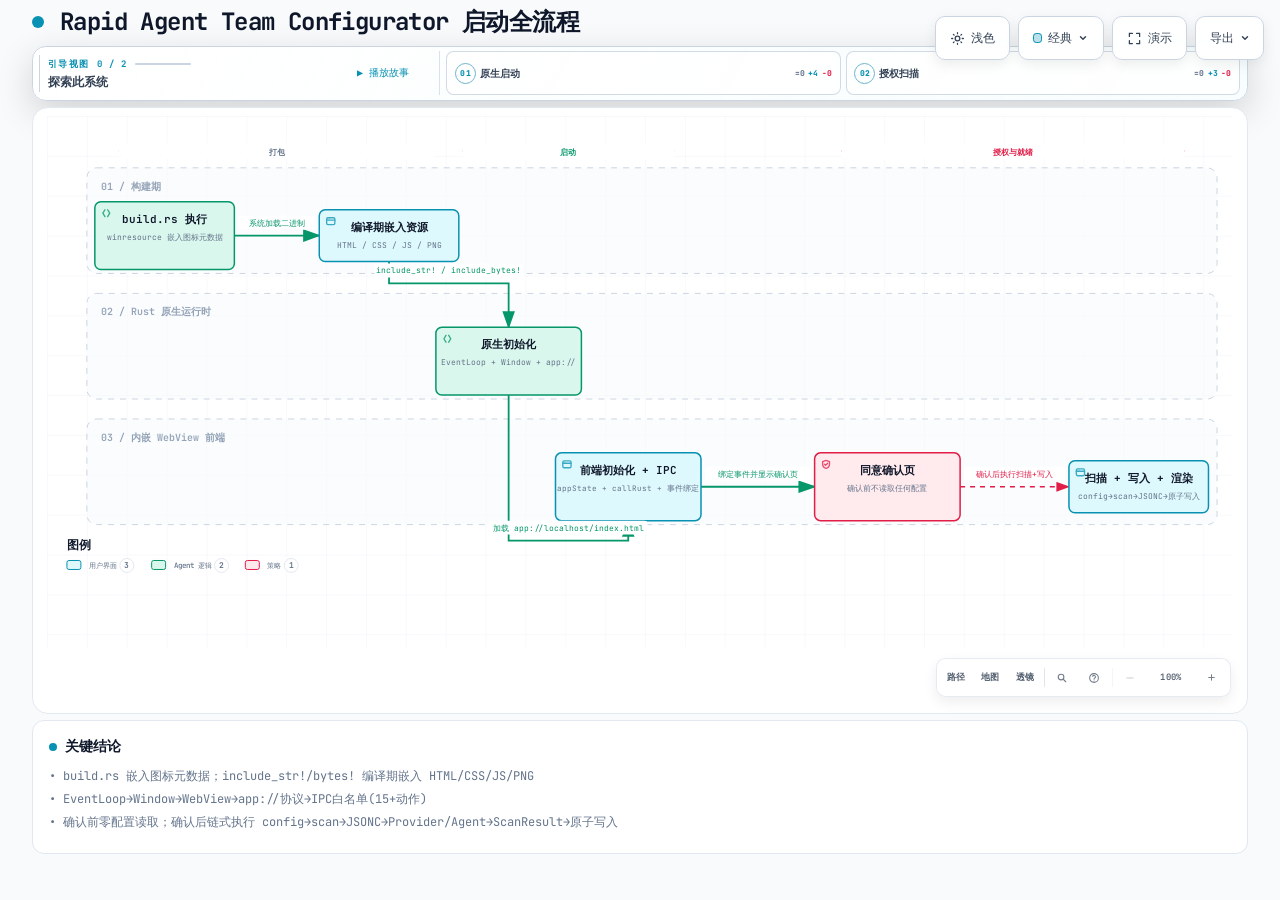
==== commit b5a74855: "fix(archify): use standard profile to pass readability check; restore detailed spec - Changed qualit" ====
--- a/diagrams/startup-process.html
+++ b/diagrams/startup-process.html
@@ -4,7 +4,7 @@
   <meta charset="UTF-8">
   <meta name="viewport" content="width=device-width, initial-scale=1.0">
   <meta name="generator" content="archify 2.16.0">
-  <title>Rapid Agent Team Configurator 启动过程</title>
+  <title>Rapid Agent Team Configurator 启动全流程</title>
   <script>
     // Resolve the theme before first paint so light-preference users don't
     // see a dark flash. The toolbar script below re-applies with UI state.
@@ -4955,11 +4955,11 @@
            data-preset-badge-blueprint="蓝图 / 修订 01"
            data-preset-badge-editorial="编辑风格 / 现场笔记">
         <div class="pulse-dot"></div>
-        <h1>Rapid Agent Team Configurator 启动过程</h1>
+        <h1>Rapid Agent Team Configurator 启动全流程</h1>
       </div>
     </div>
 
-    <script id="archify-guided-views-data" type="application/json">[{"id":"nativeBoot","label":"原生启动","focus":["exe","bundle","shell","webview"],"note":"从可执行文件、内嵌资源到原生窗口和 WebView。"},{"id":"safeScan","label":"授权扫描","focus":["webview","consent","ready"],"note":"确认前不读取配置；确认后通过 IPC 扫描并渲染状态。"}]</script>
+    <script id="archify-guided-views-data" type="application/json">[{"id":"nativeBoot","label":"原生启动","focus":["exe","bundle","shell","webview"],"note":"build.rs 嵌入资源→EventLoop→窗口+图标→WebView→app://协议→IPC白名单。"},{"id":"safeScan","label":"授权扫描","focus":["webview","consent","ready"],"note":"确认前不读取配置；确认后 config.json→proxy→扫描→JSONC→Provider/Model→Agent→ScanResult。"}]</script>
 
     <script id="archify-i18n-data" type="application/json">{"locale":"zh-CN","messages":{"viewer.kind.frontend":"前端","viewer.kind.backend":"后端","viewer.kind.database":"数据库","viewer.kind.cloud":"云服务","viewer.kind.security":"安全","viewer.kind.messagebus":"消息总线","viewer.kind.external":"外部系统","viewer.kind.neutral":"中性","viewer.kind.node":"节点","viewer.kind.start":"开始","viewer.kind.active":"活动","viewer.kind.waiting":"等待","viewer.kind.decision":"决策","viewer.kind.success":"成功","viewer.kind.failure":"失败","viewer.toolbar.actions":"图表操作","viewer.theme.toggle.title":"切换主题（T）","viewer.theme.toggle":"切换颜色主题","viewer.theme.dark":"深色","viewer.theme.light":"浅色","viewer.preset.choose.title":"选择视觉风格（S 循环切换）","viewer.preset.choose":"选择视觉风格","viewer.preset.style":"风格","viewer.preset.menu":"视觉风格","viewer.preset.identity":"视觉表达","viewer.preset.cycles":"S 循环切换","viewer.preset.classic":"经典","viewer.preset.classic.short":"经典","viewer.preset.classic.hint":"稳定的技术默认风格","viewer.preset.flow":"信号流","viewer.preset.flow.short":"流动","viewer.preset.flow.hint":"突出动态流向","viewer.preset.blueprint":"蓝图","viewer.preset.blueprint.hint":"工程评审","viewer.preset.editorial":"编辑风格","viewer.preset.editorial.hint":"适合发布与上线说明","viewer.preset.badge.signalFlow":"信号流","viewer.preset.badge.blueprint":"蓝图 / 修订 01","viewer.preset.badge.editorial":"编辑风格 / 现场笔记","viewer.preset.badge.editorialPlate":"ARCHIFY / 图版 04","viewer.preset.current":"当前视觉风格：{style}。选择视觉风格","viewer.motion.live":"动态","viewer.motion.still":"静态","viewer.motion.pause":"暂停动效","viewer.motion.resume":"恢复动效","viewer.motion.reduced":"已根据减少动态效果偏好暂停动效","viewer.motion.hidden":"页面不可见时已暂停动效","viewer.motion.yielding":"暂停动效；当前让位于{owner}","viewer.motion.yielding.title":"动态预览已启用 · 正在让位于{owner}","viewer.owner.story":"引导故事","viewer.owner.chapter":"当前章节","viewer.owner.chapterPreview":"章节差异预览","viewer.owner.handoff":"章节交接","viewer.owner.route":"路径探测","viewer.owner.lens":"语义透镜","viewer.owner.relationship":"关系预览","viewer.owner.intent":"意图追踪","viewer.owner.focus":"语义聚焦","viewer.owner.legend":"图例预览","viewer.owner.reader":"读者交互","viewer.present.enter":"进入演示模式","viewer.present.enter.title":"演示模式（F）","viewer.present.exit":"退出演示模式","viewer.present.exit.title":"退出演示模式（F 或 Escape）","viewer.present.present":"演示","viewer.present.exit.label":"退出","viewer.export.button":"导出","viewer.export.button.title":"导出图表（E）","viewer.export.diagram":"导出图表","viewer.export.menu":"导出","viewer.export.subtitle":"便携、整洁的输出","viewer.export.share":"分享","viewer.export.shareCard":"分享卡片","viewer.export.routeShareCard":"路径分享卡片","viewer.export.reachShareCard":"可达范围分享卡片","viewer.export.copyShareCard":"复制分享卡片","viewer.export.copyDiagram":"复制图表","viewer.export.clipboardPng":"复制 PNG 到剪贴板","viewer.export.raster":"位图","viewer.export.image":"图像","viewer.export.lossless":"无损图像","viewer.export.compact":"紧凑图像","viewer.export.modern":"现代图像格式","viewer.export.vectorMotion":"矢量与动效","viewer.export.vectorMotion.heading":"矢量与动效","viewer.export.editable":"可编辑矢量图","viewer.export.motion6s":"6 秒动效","viewer.export.unsupported":"当前浏览器不支持","viewer.export.clipboardUnsupported":"当前浏览器不支持写入图片剪贴板","viewer.export.clipboardUnsupported.period":"当前浏览器不支持写入图片剪贴板。","viewer.export.clipboardUnsupported.short":"此浏览器不支持写入图片剪贴板。","viewer.export.motionUnavailable":"当前浏览器无法录制动效","viewer.export.webmUnavailable":"当前浏览器不支持 WebM","viewer.export.failed":"导出失败：{message}","viewer.export.unknownVariant":"未知的分享卡片类型：{variant}","viewer.export.routeRequired":"请先追踪路径，再导出路径分享卡片","viewer.export.reachRequired":"请先追踪编写可达范围，再导出可达范围分享卡片","viewer.export.unknown":"未知错误","viewer.export.routeFailed":"路径分享卡片导出失败：{message}","viewer.export.reachFailed":"可达范围分享卡片导出失败：{message}","viewer.export.copyFailed":"复制失败：{message}","viewer.export.copiedPng":"已将 PNG 复制到剪贴板","viewer.export.copiedShare":"已复制分享卡片","viewer.export.downloadedShare":"已下载分享卡片","viewer.export.downloadedRoute":"已下载路径分享卡片","viewer.export.downloadedReach":"已下载可达范围分享卡片","viewer.export.downloadedWebm":"已下载 WebM","viewer.export.recording":"正在录制 6 秒动效…","viewer.export.card.routeSummary.one":"路径：{source} → {target} · {count} 个有向跳转","viewer.export.card.routeSummary.other":"路径：{source} → {target} · {count} 个有向跳转","viewer.export.card.reachSummary":"从{origin}开始的编写{direction} · {nodes} · {links} · 最深 {hops}","viewer.export.card.node.one":"{count} 个节点","viewer.export.card.node.other":"{count} 个节点","viewer.export.card.link.one":"{count} 条连接","viewer.export.card.link.other":"{count} 条连接","viewer.export.card.hop.one":"{count} 跳","viewer.export.card.hop.other":"{count} 跳","viewer.export.card.routeBadge":"ARCHIFY · 路径 · {hops}","viewer.export.card.reachBadge":"ARCHIFY · {direction}可达范围","viewer.export.card.defaultBadge":"ARCHIFY · {preset} · {theme}","viewer.export.direction.upstream":"上游","viewer.export.direction.downstream":"下游","viewer.export.error.canvasUnavailable":"无法为{label}使用画布","viewer.export.error.contextUnavailable":"无法为{label}创建二维画布上下文","viewer.export.error.toBlobUnavailable":"{label}无法使用 canvas.toBlob","viewer.export.error.toBlobNull":"{label}的 canvas.toBlob 未返回数据","viewer.export.error.variantsCombined":"无法同时组合多种分享卡片类型","viewer.export.error.viewerState":"分享卡片导出无法移除临时 Viewer 状态","viewer.export.error.routeState":"路径卡片导出无法安全保留已解析路径","viewer.export.error.reachState":"可达范围卡片导出无法安全保留编写的可达范围","viewer.export.error.webmRequirements":"WebM 动效导出需要追踪动画及浏览器 MediaRecorder 支持","viewer.export.error.mediaRecorder":"MediaRecorder 录制失败","viewer.export.error.emptyWebm":"MediaRecorder 生成了空的 WebM","viewer.export.error.webmBackground":"无法为 WebM 导出加载 SVG 背景","viewer.guided.region":"图表引导视图","viewer.guided.previous":"上一个引导视图","viewer.guided.previous.title":"上一个引导视图（[）","viewer.guided.next":"下一个引导视图","viewer.guided.next.title":"下一个引导视图（]）","viewer.guided.views":"引导视图","viewer.guided.explore":"探索此系统","viewer.guided.intro":"沿精选路径逐步查看，而不改变源图表。","viewer.guided.trail":"故事轨迹","viewer.guided.beat":"节点","viewer.guided.nextBeat":"下一步","viewer.guided.play":"播放引导故事","viewer.guided.play.title":"播放引导故事（P）","viewer.guided.pause":"暂停引导故事","viewer.guided.pause.title":"暂停引导故事（P）","viewer.guided.replay":"重播引导故事","viewer.guided.replay.title":"重播引导故事（P）","viewer.guided.playStory":"播放故事","viewer.guided.pauseStory":"暂停","viewer.guided.replayStory":"重播故事","viewer.guided.motionUnavailable":"静态模式下无法播放故事","viewer.guided.enableMotion":"切换为动态模式以播放引导故事","viewer.guided.selectBeatLink":"选择故事节点以复制其精确链接","viewer.guided.copyMoment":"复制此刻","viewer.guided.momentCopied":"已复制时刻链接","viewer.guided.momentCopyFailed":"无法复制故事时刻链接","viewer.guided.copied":"已复制","viewer.guided.copyFailed":"复制失败","viewer.guided.showAll":"显示全部","viewer.guided.showAll.aria":"显示完整图表","viewer.guided.chapters":"故事章节","viewer.guided.storyTrail":"{label}的故事轨迹：{count} 个节点","viewer.guided.chapter.open":"打开第 {index}/{total} 章：{label}，{count} 个停靠点","viewer.guided.chapter.current":"当前第 {index}/{total} 章：{label}，{count} 个停靠点","viewer.guided.chapter.selectedNodes":"已选择 {count} 个节点","viewer.guided.chapter.stops":"{count} 个停靠点","viewer.guided.chapter.stop.one":"{count} 个停靠点","viewer.guided.chapter.stop.other":"{count} 个停靠点","viewer.guided.chapter.current.title":"{label} — 当前章节，{count} 个停靠点","viewer.guided.chapter.delta.expanded":"{stay} 个保留，{enter} 个进入，{leave} 个离开","viewer.guided.chapter.delta.aria":"打开第 {index}/{total} 章：{label}。章节聚焦差异：{delta}","viewer.guided.chapter.delta.title":"{label} — 章节聚焦 {delta}","viewer.guided.handoff":"{from} → {to} · 经由{label}","viewer.guided.share.chapter":"章节 {index} / {total}","viewer.guided.share.initial":"章节 01 / 01","viewer.guided.share.default":"引导章节","viewer.guided.state.ready":"就绪","viewer.guided.state.playing":"播放中","viewer.guided.state.settled":"已完成","viewer.guided.state.paused":"已暂停","viewer.guided.state.pinned":"已固定","viewer.guided.state.still":"静态","viewer.guided.share.step":"步骤 {index} / {total} · {label}","viewer.guided.share.staticMoment":"{step} · 静态时刻","viewer.guided.share.complete":"{count} 个步骤已完成 · {note}","viewer.guided.share.settled":"路径已稳定，可供阅读。","viewer.guided.share.staticPath":"{count} 个步骤 · 静态路径","viewer.guided.share.ready":"{count} 个步骤 · 就绪","viewer.guided.share.aria":"{state}，第 {index}/{total} 章：{label}。{beat}。{route}","viewer.guided.beat.start":"节点 {index} / {total} · {label} · 起点","viewer.guided.beat.forward":"节点 {index} / {total} · {from} → {to}","viewer.guided.beat.reverse":"节点 {index} / {total} · {from} → {to} · 反向编写连接","viewer.guided.beat.multiple":"节点 {index} / {total} · {from} ⇄ {to} · {count} 条编写连接","viewer.guided.beat.group":"节点 {index} / {total} · {from} · {to} · 分组 · 无直接连接","viewer.guided.beat.aria.prefix":"故事节点 {index}/{total}：{label}。","viewer.guided.beat.aria.start":"起点。","viewer.guided.beat.aria.forward":"从{from}经一条正向编写关系到达。","viewer.guided.beat.aria.reverse":"从{from}出发；编写关系实际由{to}指向{from}。","viewer.guided.beat.aria.multiple":"从{from}经 {count} 条编写关系到达；不使用任意动效。","viewer.guided.beat.aria.group":"与{from}分组展示，没有直接编写关系。","viewer.guided.caption.start":"起点","viewer.guided.caption.grouped":"分组过渡 · 无直接编写连接","viewer.guided.caption.more":" +另外 {count} 条","viewer.guided.caption.reverse":"反向编写关系","viewer.guided.caption.relationships":"{count} 条编写关系","viewer.guided.caption.relationship":"编写关系","viewer.guided.caption.direction":"编写方向：{from} → {to}","viewer.guided.caption.starting":"编写起点","viewer.guided.beatLink":"复制当前故事时刻链接：第 {index}/{total} 个节点：{label}","viewer.guided.noStory":"此图表没有编写引导故事。","viewer.guide.eyebrow":"图表指南","viewer.guide.close":"关闭图表指南","viewer.guide.inspecting":"正在检查已编译语义","viewer.guide.actions":"图表探索操作","viewer.guide.find":"查找任意节点","viewer.guide.find.hint":"搜索标签、职责、类型和稳定 ID。","viewer.guide.route":"追踪路径","viewer.guide.route.aria":"追踪有向路径","viewer.guide.route.hint":"查看两个语义节点如何按编写方向连接。","viewer.guide.map":"查看完整系统","viewer.guide.map.hint":"打开带实时视口和稳定节点的语义雷达。","viewer.guide.lens":"比较语义类型","viewer.guide.lens.hint":"统计角色、显示流量并比较直接编写的连接。","viewer.guide.story":"播放引导故事","viewer.guide.story.hint":"浏览已编写的章节和真实关系。","viewer.guide.present":"进入演示模式","viewer.guide.present.hint":"让实时图表占满视口，同时不改变导出。","viewer.guide.shortcuts":"其他键盘快捷键","viewer.guide.shortcut.export":"导出","viewer.guide.shortcut.theme":"主题","viewer.guide.shortcut.style":"风格","viewer.guide.shortcut.reset":"重置","viewer.guide.shortcut.zoomIn":"放大","viewer.guide.shortcut.zoomOut":"缩小","viewer.guide.shortcut.close":"关闭","viewer.guide.facts":"{nodes} · {relationships} · {views}","viewer.guide.fact.node.one":"{count} 个语义节点","viewer.guide.fact.node.other":"{count} 个语义节点","viewer.guide.fact.relationship.one":"{count} 条关系","viewer.guide.fact.relationship.other":"{count} 条关系","viewer.guide.fact.view.one":"{count} 个引导视图","viewer.guide.fact.view.other":"{count} 个引导视图","viewer.guide.story.available.one":"浏览 {count} 个已编写章节及其真实关系。","viewer.guide.story.available.other":"浏览 {count} 个已编写章节及其真实关系。","viewer.guide.story.unavailable":"此图表没有编写引导故事。","viewer.guide.open":"打开图表指南","viewer.guide.noStory":"此图表没有编写引导故事。","viewer.finder.title":"查找节点","viewer.finder.close":"关闭节点查找器","viewer.finder.placeholder":"搜索标签或 ID","viewer.finder.search":"搜索图表节点","viewer.finder.results":"图表节点","viewer.finder.empty":"没有匹配的节点","viewer.finder.result.focus":"聚焦{label}","viewer.finder.result.routeStart":"选择{label}作为路径起点","viewer.finder.result.routeTarget":"选择{label}作为路径终点，{links}","viewer.finder.status.empty":"没有匹配的节点","viewer.finder.status.count.one":"{count} 个匹配节点","viewer.finder.status.count.other":"{count} 个匹配节点","viewer.finder.noun.nodes":"个节点","viewer.finder.link.one":"{count} 条连接","viewer.finder.link.other":"{count} 条连接","viewer.finder.result.focus.one":"聚焦{label}，{count} 条相关连接","viewer.finder.result.focus.other":"聚焦{label}，{count} 条相关连接","viewer.finder.status.filtered":"{visible}/{available} {noun}","viewer.finder.status.all":"{available} {noun}","viewer.passport.eyebrow":"语义护照","viewer.passport.metadata":"节点元数据","viewer.passport.evidence":"已验证的源代码证据","viewer.passport.verified":"已验证来源","viewer.passport.reach":"编写可达范围","viewer.passport.reach.trace":"追踪编写的可达性","viewer.passport.upstream":"上游","viewer.passport.downstream":"下游","viewer.passport.upstream.trace":"追踪上游编写可达性","viewer.passport.downstream.trace":"追踪下游编写可达性","viewer.passport.close":"关闭语义护照","viewer.passport.copy":"复制链接","viewer.passport.copy.focus":"复制聚焦节点的链接","viewer.passport.relations":"关系","viewer.passport.relations.show":"显示关联关系","viewer.passport.relations.hide":"隐藏关联关系","viewer.passport.relations.list":"关联关系","viewer.passport.copyRelation":"复制关系","viewer.passport.copyNode":"复制节点","viewer.passport.copyPinned":"复制固定关系的链接","viewer.passport.copySource":"复制来源节点的链接","viewer.passport.copy.focused.success":"已复制聚焦节点链接","viewer.passport.copy.pinned.success":"已复制固定关系链接","viewer.passport.copy.focused.failed":"无法复制聚焦节点链接","viewer.passport.copy.pinned.failed":"无法复制固定关系链接","viewer.passport.relationship.none":"没有关联关系","viewer.passport.relationship.count.one":"{count} 条关系","viewer.passport.relationship.count.other":"{count} 条关系","viewer.passport.relationship.show.one":"显示 {count} 条关联关系","viewer.passport.relationship.show.other":"显示 {count} 条关联关系","viewer.passport.relationship.summary":"{out} 条出向 · {in} 条入向{loops}","viewer.passport.relationship.loops":" · {count} 条自环","viewer.passport.relationship.explorer":"直接关系浏览器","viewer.passport.relationship.help":"使用方向键浏览关系。按 Enter 或空格键固定详情；按 Escape 清除。","viewer.passport.relationship.loopsBack":"回环","viewer.passport.relationship.connectsTo":"连接到","viewer.passport.relationship.connectsFrom":"连接自","viewer.passport.relationship.pinned":"已固定关系 · {from} → {to} · {label}","viewer.passport.relationship.inspect":"检查第 {index}/{total} 条关系：{from} 到 {to}，{label}。按 Enter 查看详情。","viewer.passport.relationship.group.out":"出向","viewer.passport.relationship.group.in":"入向","viewer.passport.relationship.group.loop":"自环","viewer.passport.relationship.row":"{group}：{relationship}，{neighbor}","viewer.passport.relationship.direction.out":"出 →","viewer.passport.relationship.direction.in":"← 入","viewer.passport.relationship.direction.loop":"自环","viewer.passport.sourceCount.one":"{count} 个已验证来源引用","viewer.passport.sourceCount.other":"{count} 个已验证来源引用","viewer.passport.sourceMarker":"来源","viewer.passport.beacon.one":"{count} 个已验证来源；聚焦此节点以检查","viewer.passport.beacon.other":"{count} 个已验证来源；聚焦此节点以检查","viewer.passport.repository.open":"打开已验证的仓库修订版本 {revision}","viewer.passport.source.open":"打开修订版本 {revision} 中已验证的来源 {path}","viewer.passport.source.openLink":"打开 ↗","viewer.passport.reach.upstream.one":"追踪 {count} 个上游编写节点","viewer.passport.reach.upstream.other":"追踪 {count} 个上游编写节点","viewer.passport.reach.downstream.one":"追踪 {count} 个下游编写节点","viewer.passport.reach.downstream.other":"追踪 {count} 个下游编写节点","viewer.passport.reach.noUpstream":"没有上游编写节点","viewer.passport.reach.noDownstream":"没有下游编写节点","viewer.passport.reach.status":"{direction} · {nodes} 个节点 · {links} 条连接 · 最深 {hops} 跳","viewer.route.eyebrow":"路径探测","viewer.route.start":"选择起点节点","viewer.route.start.find":"查找起点","viewer.route.start.find.aria":"查找路径起点","viewer.route.copy":"复制链接","viewer.route.copy.aria":"复制已追踪路径的链接","viewer.route.clear":"清除","viewer.route.clear.aria":"清除路径探测","viewer.route.traced":"已追踪路径","viewer.route.pickTwo":"在图表中选择两个语义节点","viewer.route.pickOne":"在图表中选择一个语义节点","viewer.route.controls":"路径旅程控制","viewer.route.previous":"上一个路径位置","viewer.route.play":"播放路径旅程","viewer.route.pause":"暂停路径旅程","viewer.route.replay":"重播路径旅程","viewer.route.next":"下一个路径位置","viewer.route.journey":"旅程","viewer.route.pause.label":"暂停","viewer.route.replay.label":"重播","viewer.route.overview":"总览","viewer.route.overview.aria":"显示完整路径总览","viewer.route.instructions":"先选择来源，再选择目标；方向很重要。","viewer.route.destination":"选择从{label}出发的目标","viewer.route.destination.find":"查找目标","viewer.route.destination.find.aria":"查找可达的路径目标","viewer.route.differentDestination":"选择其他目标","viewer.route.distinct":"一条路径需要两个不同的语义节点。","viewer.route.unreachable":"没有通往{label}的有向路径","viewer.route.unreachable.detail":"从{source}无法到达{target}。请选择高亮的目标。","viewer.route.start.instructions":"选择来源。下一步只会显示有向可达的目标。","viewer.route.copy.success":"已复制路径链接","viewer.route.copy.failed":"无法复制路径链接","viewer.route.position":"路径位置 {index}/{total}：{label}","viewer.route.step":"第 {index}/{total} 步 · {phase} · {label}","viewer.route.motionRequired":"自动旅程需要动态模式","viewer.route.trigger.clear":"清除已追踪路径","viewer.route.overview.status":"{nodes} · {hops} · 最短编写路径","viewer.route.overview.node.one":"{count} 个节点","viewer.route.overview.node.other":"{count} 个节点","viewer.route.overview.hop.one":"{count} 个有向跳转","viewer.route.overview.hop.other":"{count} 个有向跳转","viewer.route.phase.playing":"播放中","viewer.route.phase.complete":"已完成","viewer.route.phase.inspecting":"检查中","viewer.route.destination.count.one":"有 {count} 个有向目标可用。请选择高亮节点。","viewer.route.destination.count.other":"有 {count} 个有向目标可用。请选择高亮节点。","viewer.route.noOutgoing":"此处没有可用的出向路径。请清除后选择其他来源。","viewer.route.result.title":"{source} 到 {target}","viewer.route.finder.source.title":"选择路径起点","viewer.route.finder.source.placeholder":"搜索路径来源","viewer.route.finder.source.empty":"没有匹配的路径来源","viewer.route.finder.source.results":"可作为路径起点的节点","viewer.route.finder.source.noun":"个路径来源","viewer.route.finder.source.badge":"起点","viewer.route.finder.target.title":"从{label}出发的目标","viewer.route.finder.target.placeholder":"搜索可达目标","viewer.route.finder.target.empty":"没有匹配的可达目标","viewer.route.finder.target.results":"可达路径目标","viewer.route.finder.target.noun":"个可达目标","viewer.route.hop.one":"{count} 跳","viewer.route.hop.other":"{count} 跳","viewer.lens.eyebrow":"语义透镜","viewer.lens.title":"比较系统角色","viewer.lens.close":"关闭语义透镜","viewer.lens.instruction":"最多选择两种语义类型。选择一种可显示其真实流量；选择两种只比较直接编写的关系。","viewer.lens.kinds":"语义类型","viewer.lens.choose":"选择一种类型以检查其节点和相连关系。","viewer.lens.copy":"复制语义透镜链接","viewer.lens.clear":"清除语义透镜","viewer.lens.open":"打开语义透镜","viewer.lens.openActive":"打开当前语义透镜","viewer.lens.legend":"语义图例","viewer.lens.legend.inspect.one":"检查{label}，{count} 个节点","viewer.lens.legend.inspect.other":"检查{label}，{count} 个节点","viewer.lens.kind.count.one":"{label}，{count} 个节点","viewer.lens.kind.count.other":"{label}，{count} 个节点","viewer.lens.compare.one":"{first} → {second}：{forward} · {second} → {first}：{reverse} · 共 {count} 条直接关系","viewer.lens.compare.other":"{first} → {second}：{forward} · {second} → {first}：{reverse} · 共 {count} 条直接关系","viewer.lens.single":"{nodes} · {relationships} · 已连接节点保持可见","viewer.lens.node.one":"{count} 个{label}节点","viewer.lens.node.other":"{count} 个{label}节点","viewer.lens.relationship.one":"{count} 条相连关系","viewer.lens.relationship.other":"{count} 条相连关系","viewer.radar.title":"语义雷达","viewer.radar.building":"正在构建总览","viewer.radar.openFull":"打开完整语义雷达","viewer.radar.open":"打开雷达","viewer.radar.close":"关闭语义雷达","viewer.radar.surface":"图表总览。点击节点进行聚焦，或使用方向键平移。","viewer.radar.click":"点击节点","viewer.radar.drag":"拖动平移","viewer.radar.space":"语义雷达需要更多地图可见空间。","viewer.radar.nodes":"语义图表雷达节点","viewer.radar.focus":"从语义雷达聚焦{label}","viewer.radar.status":"{count} 个节点 · {viewport}","viewer.radar.fullMap":"{count} 个节点 · 完整地图","viewer.radar.compacted":"已收紧雷达，避免遮挡语义护照或地图控件。","viewer.radar.cancelWaiting":"取消等待更多地图空间的语义雷达","viewer.radar.needsSpace":"语义雷达需要更多可见地图空间","viewer.radar.viewport.full":"完整地图","viewer.radar.viewport.width":"宽度 {percent}%","viewer.radar.viewport.scale":"视口 {percent}%","viewer.nav.controls":"图表视图控制","viewer.nav.route":"追踪有向路径","viewer.nav.route.title":"追踪路径（R）","viewer.nav.route.short":"路径","viewer.nav.radar":"打开语义雷达","viewer.nav.radar.title":"语义雷达（M）","viewer.nav.radar.short":"地图","viewer.nav.lens":"打开语义透镜","viewer.nav.lens.title":"语义透镜（L）","viewer.nav.lens.short":"透镜","viewer.nav.find":"查找节点","viewer.nav.find.title":"查找节点（/）","viewer.nav.guide":"打开图表指南","viewer.nav.guide.title":"图表指南（?）","viewer.nav.zoomOut":"缩小","viewer.nav.zoomOut.title":"缩小（-）","viewer.nav.reset":"重置图表视图","viewer.nav.reset.title":"重置视图（0）","viewer.nav.read":"阅读","viewer.nav.zoomIn":"放大","viewer.nav.zoomIn.title":"放大（+）","viewer.nav.camera":"{hint}。重置图表视图","viewer.nav.camera.title":"{semantic}{hint} · 重置视图（0）","viewer.nav.camera.semantic":"语义相机已启用 · ","viewer.nav.level.map":"概览","viewer.nav.level.read":"阅读","viewer.nav.level.full":"完整","viewer.nav.level.auto":"自动","viewer.nav.detail.map":"放大以显示关系标签和节点上下文","viewer.nav.detail.read":"再次放大以显示标签和注释","viewer.nav.detail.full":"完整图表详情","viewer.intent.summary":"{label}。{out} 条出向，{in} 条入向{loops}。共 {total} 条连接。按 Enter 查看详情。","viewer.intent.loops":"，{count} 条自环","viewer.common.copied":"已复制","viewer.common.copyFailed":"复制失败","viewer.common.copyLink":"复制链接","viewer.common.clear":"清除","viewer.common.close":"关闭"}}</script>
     <div class="guided-views no-print" id="guided-views" hidden aria-label="图表引导视图">
@@ -5004,8 +5004,8 @@
     <!-- Main Diagram -->
     <div class="diagram-container" data-detail-level="read"
          data-preset-badge-editorial-plate="ARCHIFY / 图版 04">
-      <svg viewBox="0 0 1166 534" role="img" lang="zh-CN" aria-labelledby="archify-diagram-title archify-diagram-description" data-preset="classic" data-quality-profile="showcase">
-        <title id="archify-diagram-title">Rapid Agent Team Configurator 启动过程</title>
+      <svg viewBox="0 0 1190 534" role="img" lang="zh-CN" aria-labelledby="archify-diagram-title archify-diagram-description" data-preset="classic" data-quality-profile="standard">
+        <title id="archify-diagram-title">Rapid Agent Team Configurator 启动全流程</title>
         <desc id="archify-diagram-description">由 Archify 生成的工作流图。</desc>
         <!-- Definitions -->
         <defs>
@@ -5030,13 +5030,13 @@
         <rect width="100%" height="100%" fill="url(#grid)" />
 
         <!-- Swimlanes -->
-        <rect data-graph-role="structural-frame" data-composition-frame-kind="lane" data-composition-frame-id="lane-0" x="40" y="52" width="1110" height="106" rx="10" class="c-lane" stroke-width="1"/>
+        <rect data-graph-role="structural-frame" data-composition-frame-kind="lane" data-composition-frame-id="lane-0" x="40" y="52" width="1134" height="106" rx="10" class="c-lane" stroke-width="1"/>
         <text x="54" y="74" class="t-dim" font-size="10" font-weight="600">01 / 构建期</text>
 
-        <rect data-graph-role="structural-frame" data-composition-frame-kind="lane" data-composition-frame-id="lane-1" x="40" y="178" width="1110" height="106" rx="10" class="c-lane" stroke-width="1"/>
+        <rect data-graph-role="structural-frame" data-composition-frame-kind="lane" data-composition-frame-id="lane-1" x="40" y="178" width="1134" height="106" rx="10" class="c-lane" stroke-width="1"/>
         <text x="54" y="200" class="t-dim" font-size="10" font-weight="600">02 / Rust 原生运行时</text>
 
-        <rect data-graph-role="structural-frame" data-composition-frame-kind="lane" data-composition-frame-id="lane-2" x="40" y="304" width="1110" height="106" rx="10" class="c-lane" stroke-width="1"/>
+        <rect data-graph-role="structural-frame" data-composition-frame-kind="lane" data-composition-frame-id="lane-2" x="40" y="304" width="1134" height="106" rx="10" class="c-lane" stroke-width="1"/>
         <text x="54" y="326" class="t-dim" font-size="10" font-weight="600">03 / 内嵌 WebView 前端</text>
 
         <!-- Phase headers -->
@@ -5046,35 +5046,35 @@
         <line x1="417.20000000000005" y1="35" x2="629.2" y2="35" class="a-emphasis" stroke-width="1.1"/>
         <rect x="417.20000000000005" y="27" width="212.00000000000006" height="16" rx="4" class="c-mask"/>
         <text x="523.2" y="39" class="t-backend" font-size="8" font-weight="600" text-anchor="middle">启动</text>
-        <line x1="797.2" y1="35" x2="1117.4" y2="35" class="a-security" stroke-width="1.1"/>
-        <rect x="797.2" y="27" width="320.20000000000005" height="16" rx="4" class="c-mask"/>
-        <text x="957.3000000000001" y="39" class="t-security" font-size="8" font-weight="600" text-anchor="middle">授权与就绪</text>
+        <line x1="797.2" y1="35" x2="1141.4" y2="35" class="a-security" stroke-width="1.1"/>
+        <rect x="797.2" y="27" width="344.20000000000005" height="16" rx="4" class="c-mask"/>
+        <text x="969.3000000000001" y="39" class="t-security" font-size="8" font-weight="600" text-anchor="middle">授权与就绪</text>
 
         <!-- Workflow groups -->
 
 
         <!-- Edge paths -->
         <path data-edge-from="bundle" data-edge-to="shell" data-edge-label="include_str! / include_bytes!" data-edge-key="0" data-edge-id="assets" data-composition-points="343.2,146;343.2,168;463.2,168;463.2,212" d="M 343.2 146 L 343.2 168 L 463.2 168 L 463.2 212" class="a-emphasis" stroke-width="1.8" marker-end="url(#arrowhead-emphasis)"/>
-        <path data-edge-from="consent" data-edge-to="ready" data-edge-label="确认后刷新状态" data-edge-key="1" data-edge-id="authorized" data-composition-points="916.2,372;1001.4000000000001,372" d="M 916.2 372 L 1001.4000000000001 372" class="a-emphasis" stroke-width="1.8" marker-end="url(#arrowhead-emphasis)"/>
-        <path data-edge-from="shell" data-edge-to="webview" data-edge-label="打开 app://localhost/index.html" data-edge-key="2" data-edge-id="openWebview" data-composition-points="463.2,280;463.2,426;583.2,426;583.2,398" d="M 463.2 280 L 463.2 426 L 583.2 426 L 583.2 398" class="a-emphasis" stroke-width="1.8" marker-end="url(#arrowhead-emphasis)"/>
+        <path data-edge-from="consent" data-edge-to="ready" data-edge-label="确认后执行扫描+写入" data-edge-key="1" data-edge-id="authorized" data-composition-points="916.2,372;1025.4,372" d="M 916.2 372 L 1025.4 372" class="a-security" stroke-width="1.4" marker-end="url(#arrowhead-security)"/>
+        <path data-edge-from="shell" data-edge-to="webview" data-edge-label="加载 app://localhost/index.html" data-edge-key="2" data-edge-id="openWebview" data-composition-points="463.2,280;463.2,426;583.2,426;583.2,406" d="M 463.2 280 L 463.2 426 L 583.2 426 L 583.2 406" class="a-emphasis" stroke-width="1.8" marker-end="url(#arrowhead-emphasis)"/>
         <path data-edge-from="exe" data-edge-to="bundle" data-edge-label="系统加载二进制" data-edge-key="3" data-edge-id="run" data-composition-points="188,120;273.2,120" d="M 188 120 L 273.2 120" class="a-emphasis" stroke-width="1.8" marker-end="url(#arrowhead-emphasis)"/>
         <path data-edge-from="webview" data-edge-to="consent" data-edge-label="绑定事件并显示确认页" data-edge-key="4" data-edge-id="showConsent" data-composition-points="656.2,372;770.2,372" d="M 656.2 372 L 770.2 372" class="a-emphasis" stroke-width="1.8" marker-end="url(#arrowhead-emphasis)"/>
 
         <!-- Nodes -->
-        <g id="node-exe" data-node-id="exe" data-node-label="启动可执行文件" tabindex="0" role="button" aria-label="聚焦启动可执行文件，Rust 桌面程序, 构建期 › 打包" aria-pressed="false" data-node-kind="backend" data-node-sublabel="Rust 桌面程序" data-node-tag="Cargo bin" data-node-context="构建期 › 打包">
-          <title>启动可执行文件 · Rust 桌面程序 · 构建期 › 打包 · Cargo bin</title>
+        <g id="node-exe" data-node-id="exe" data-node-label="build.rs 执行" tabindex="0" role="button" aria-label="聚焦build.rs 执行，winresource 嵌入图标元数据, 构建期 › 打包" aria-pressed="false" data-node-kind="backend" data-node-sublabel="winresource 嵌入图标元数据" data-node-tag="Cargo bin" data-node-context="构建期 › 打包">
+          <title>build.rs 执行 · winresource 嵌入图标元数据 · 构建期 › 打包 · Cargo bin</title>
           <rect x="48" y="86" width="140" height="68" rx="6" class="c-mask"/>
           <rect x="48" y="86" width="140" height="68" rx="6" class="c-backend" stroke-width="1.5"/>
           <g aria-hidden="true" data-semantic-sigil="backend" class="semantic-sigil s-backend" transform="translate(54 92) scale(0.6875)">
             <path d="M6 3 3 8l3 5M10 3l3 5-3 5"/>
           </g>
-          <text data-node-label="" data-detail-anchor="" x="118" y="107" class="t-primary" font-size="11" font-weight="600" text-anchor="middle">启动可执行文件</text>
-          <text data-detail="context" x="118" y="124" class="t-muted" font-size="8" text-anchor="middle">Rust 桌面程序</text>
+          <text data-node-label="" data-detail-anchor="" x="118" y="107" class="t-primary" font-size="11" font-weight="600" text-anchor="middle">build.rs 执行</text>
+          <text data-detail="context" x="118" y="124" class="t-muted" font-size="8" text-anchor="middle">winresource 嵌入图标元数据</text>
         <text data-detail="fine" x="118" y="142" class="t-backend" font-size="7" text-anchor="middle">Cargo bin</text>
         </g>
 
-        <g id="node-bundle" data-node-id="bundle" data-node-label="编译期嵌入资源" tabindex="0" role="button" aria-label="聚焦编译期嵌入资源，HTML / CSS / JS / 图标, 构建期 › 打包" aria-pressed="false" data-node-kind="frontend" data-node-sublabel="HTML / CSS / JS / 图标" data-node-context="构建期 › 打包">
-          <title>编译期嵌入资源 · HTML / CSS / JS / 图标 · 构建期 › 打包</title>
+        <g id="node-bundle" data-node-id="bundle" data-node-label="编译期嵌入资源" tabindex="0" role="button" aria-label="聚焦编译期嵌入资源，HTML / CSS / JS / PNG, 构建期 › 打包" aria-pressed="false" data-node-kind="frontend" data-node-sublabel="HTML / CSS / JS / PNG" data-node-context="构建期 › 打包">
+          <title>编译期嵌入资源 · HTML / CSS / JS / PNG · 构建期 › 打包</title>
           <rect x="273.2" y="94" width="140" height="52" rx="6" class="c-mask"/>
           <rect x="273.2" y="94" width="140" height="52" rx="6" class="c-frontend" stroke-width="1.5"/>
           <g aria-hidden="true" data-semantic-sigil="frontend" class="semantic-sigil s-frontend" transform="translate(279.2 100) scale(0.6875)">
@@ -5084,60 +5084,61 @@
             <circle cx="6.3" cy="4.8" r=".7" class="sigil-fill"/>
           </g>
           <text data-node-label="" data-detail-anchor="" x="343.2" y="115" class="t-primary" font-size="11" font-weight="600" text-anchor="middle">编译期嵌入资源</text>
-          <text data-detail="context" x="343.2" y="132" class="t-muted" font-size="8" text-anchor="middle">HTML / CSS / JS / 图标</text>
+          <text data-detail="context" x="343.2" y="132" class="t-muted" font-size="8" text-anchor="middle">HTML / CSS / JS / PNG</text>
         </g>
 
-        <g id="node-shell" data-node-id="shell" data-node-label="初始化原生壳" tabindex="0" role="button" aria-label="聚焦初始化原生壳，EventLoop + Window + app://, Rust 原生运行时 › 启动" aria-pressed="false" data-node-kind="backend" data-node-sublabel="EventLoop + Window + app://" data-node-tag="Tao / Wry" data-node-context="Rust 原生运行时 › 启动">
-          <title>初始化原生壳 · EventLoop + Window + app:// · Rust 原生运行时 › 启动 · Tao / Wry</title>
+        <g id="node-shell" data-node-id="shell" data-node-label="原生初始化" tabindex="0" role="button" aria-label="聚焦原生初始化，EventLoop + Window + app://, Rust 原生运行时 › 启动" aria-pressed="false" data-node-kind="backend" data-node-sublabel="EventLoop + Window + app://" data-node-tag="tao + wry" data-node-context="Rust 原生运行时 › 启动">
+          <title>原生初始化 · EventLoop + Window + app:// · Rust 原生运行时 › 启动 · tao + wry</title>
           <rect x="390.2" y="212" width="146" height="68" rx="6" class="c-mask"/>
           <rect x="390.2" y="212" width="146" height="68" rx="6" class="c-backend" stroke-width="1.5"/>
           <g aria-hidden="true" data-semantic-sigil="backend" class="semantic-sigil s-backend" transform="translate(396.2 218) scale(0.6875)">
             <path d="M6 3 3 8l3 5M10 3l3 5-3 5"/>
           </g>
-          <text data-node-label="" data-detail-anchor="" x="463.2" y="233" class="t-primary" font-size="11" font-weight="600" text-anchor="middle">初始化原生壳</text>
+          <text data-node-label="" data-detail-anchor="" x="463.2" y="233" class="t-primary" font-size="11" font-weight="600" text-anchor="middle">原生初始化</text>
           <text data-detail="context" x="463.2" y="250" class="t-muted" font-size="8" text-anchor="middle">EventLoop + Window + app://</text>
-        <text data-detail="fine" x="463.2" y="268" class="t-backend" font-size="7" text-anchor="middle">Tao / Wry</text>
+        <text data-detail="fine" x="463.2" y="268" class="t-backend" font-size="7" text-anchor="middle">tao + wry</text>
         </g>
 
-        <g id="node-webview" data-node-id="webview" data-node-label="加载前端首屏" tabindex="0" role="button" aria-label="聚焦加载前端首屏，index.html → DOMContentLoaded, 内嵌 WebView 前端 › 启动" aria-pressed="false" data-node-kind="frontend" data-node-sublabel="index.html → DOMContentLoaded" data-node-context="内嵌 WebView 前端 › 启动">
-          <title>加载前端首屏 · index.html → DOMContentLoaded · 内嵌 WebView 前端 › 启动</title>
-          <rect x="510.20000000000005" y="346" width="146" height="52" rx="6" class="c-mask"/>
-          <rect x="510.20000000000005" y="346" width="146" height="52" rx="6" class="c-frontend" stroke-width="1.5"/>
-          <g aria-hidden="true" data-semantic-sigil="frontend" class="semantic-sigil s-frontend" transform="translate(516.2 352) scale(0.6875)">
+        <g id="node-webview" data-node-id="webview" data-node-label="前端初始化 + IPC" tabindex="0" role="button" aria-label="聚焦前端初始化 + IPC，appState + callRust + 事件绑定, 内嵌 WebView 前端 › 启动" aria-pressed="false" data-node-kind="frontend" data-node-sublabel="appState + callRust + 事件绑定" data-node-tag="app.js" data-node-context="内嵌 WebView 前端 › 启动">
+          <title>前端初始化 + IPC · appState + callRust + 事件绑定 · 内嵌 WebView 前端 › 启动 · app.js</title>
+          <rect x="510.20000000000005" y="338" width="146" height="68" rx="6" class="c-mask"/>
+          <rect x="510.20000000000005" y="338" width="146" height="68" rx="6" class="c-frontend" stroke-width="1.5"/>
+          <g aria-hidden="true" data-semantic-sigil="frontend" class="semantic-sigil s-frontend" transform="translate(516.2 344) scale(0.6875)">
             <rect x="2" y="3" width="12" height="10" rx="2"/>
             <path d="M2 6.5h12"/>
             <circle cx="4.1" cy="4.8" r=".7" class="sigil-fill"/>
             <circle cx="6.3" cy="4.8" r=".7" class="sigil-fill"/>
           </g>
-          <text data-node-label="" data-detail-anchor="" x="583.2" y="367" class="t-primary" font-size="11" font-weight="600" text-anchor="middle">加载前端首屏</text>
-          <text data-detail="context" x="583.2" y="384" class="t-muted" font-size="7.9" text-anchor="middle">index.html → DOMContentLoaded</text>
+          <text data-node-label="" data-detail-anchor="" x="583.2" y="359" class="t-primary" font-size="11" font-weight="600" text-anchor="middle">前端初始化 + IPC</text>
+          <text data-detail="context" x="583.2" y="376" class="t-muted" font-size="7.6" text-anchor="middle">appState + callRust + 事件绑定</text>
+        <text data-detail="fine" x="583.2" y="394" class="t-frontend" font-size="7" text-anchor="middle">app.js</text>
         </g>
 
-        <g id="node-consent" data-node-id="consent" data-node-label="等待用户确认" tabindex="0" role="button" aria-label="聚焦等待用户确认，明确读取范围；默认不扫描, 内嵌 WebView 前端 › 授权与就绪" aria-pressed="false" data-node-kind="security" data-node-sublabel="明确读取范围；默认不扫描" data-node-tag="安全门禁" data-node-context="内嵌 WebView 前端 › 授权与就绪">
-          <title>等待用户确认 · 明确读取范围；默认不扫描 · 内嵌 WebView 前端 › 授权与就绪 · 安全门禁</title>
+        <g id="node-consent" data-node-id="consent" data-node-label="同意确认页" tabindex="0" role="button" aria-label="聚焦同意确认页，确认前不读取任何配置, 内嵌 WebView 前端 › 授权与就绪" aria-pressed="false" data-node-kind="security" data-node-sublabel="确认前不读取任何配置" data-node-tag="安全门禁" data-node-context="内嵌 WebView 前端 › 授权与就绪">
+          <title>同意确认页 · 确认前不读取任何配置 · 内嵌 WebView 前端 › 授权与就绪 · 安全门禁</title>
           <rect x="770.2" y="338" width="146" height="68" rx="6" class="c-mask"/>
           <rect x="770.2" y="338" width="146" height="68" rx="6" class="c-security" stroke-width="1.5"/>
           <g aria-hidden="true" data-semantic-sigil="security" class="semantic-sigil s-security" transform="translate(776.2 344) scale(0.6875)">
             <path d="M8 2.2 13 4v3.5c0 3.1-1.8 5.4-5 6.5-3.2-1.1-5-3.4-5-6.5V4Z"/>
             <path d="m5.8 8 1.5 1.5 3-3"/>
           </g>
-          <text data-node-label="" data-detail-anchor="" x="843.2" y="359" class="t-primary" font-size="11" font-weight="600" text-anchor="middle">等待用户确认</text>
-          <text data-detail="context" x="843.2" y="376" class="t-muted" font-size="8" text-anchor="middle">明确读取范围；默认不扫描</text>
+          <text data-node-label="" data-detail-anchor="" x="843.2" y="359" class="t-primary" font-size="11" font-weight="600" text-anchor="middle">同意确认页</text>
+          <text data-detail="context" x="843.2" y="376" class="t-muted" font-size="8" text-anchor="middle">确认前不读取任何配置</text>
         <text data-detail="fine" x="843.2" y="394" class="t-security" font-size="7" text-anchor="middle">安全门禁</text>
         </g>
 
-        <g id="node-ready" data-node-id="ready" data-node-label="渲染并驻留" tabindex="0" role="button" aria-label="聚焦渲染并驻留，状态页可用；事件循环等待, 内嵌 WebView 前端 › 授权与就绪" aria-pressed="false" data-node-kind="frontend" data-node-sublabel="状态页可用；事件循环等待" data-node-context="内嵌 WebView 前端 › 授权与就绪">
-          <title>渲染并驻留 · 状态页可用；事件循环等待 · 内嵌 WebView 前端 › 授权与就绪</title>
-          <rect x="1001.4000000000001" y="346" width="140" height="52" rx="6" class="c-mask"/>
-          <rect x="1001.4000000000001" y="346" width="140" height="52" rx="6" class="c-frontend" stroke-width="1.5"/>
-          <g aria-hidden="true" data-semantic-sigil="frontend" class="semantic-sigil s-frontend" transform="translate(1007.4000000000001 352) scale(0.6875)">
+        <g id="node-ready" data-node-id="ready" data-node-label="扫描 + 写入 + 渲染" tabindex="0" role="button" aria-label="聚焦扫描 + 写入 + 渲染，config→scan→JSONC→原子写入, 内嵌 WebView 前端 › 授权与就绪" aria-pressed="false" data-node-kind="frontend" data-node-sublabel="config→scan→JSONC→原子写入" data-node-context="内嵌 WebView 前端 › 授权与就绪">
+          <title>扫描 + 写入 + 渲染 · config→scan→JSONC→原子写入 · 内嵌 WebView 前端 › 授权与就绪</title>
+          <rect x="1025.4" y="346" width="140" height="52" rx="6" class="c-mask"/>
+          <rect x="1025.4" y="346" width="140" height="52" rx="6" class="c-frontend" stroke-width="1.5"/>
+          <g aria-hidden="true" data-semantic-sigil="frontend" class="semantic-sigil s-frontend" transform="translate(1031.4 352) scale(0.6875)">
             <rect x="2" y="3" width="12" height="10" rx="2"/>
             <path d="M2 6.5h12"/>
             <circle cx="4.1" cy="4.8" r=".7" class="sigil-fill"/>
             <circle cx="6.3" cy="4.8" r=".7" class="sigil-fill"/>
           </g>
-          <text data-node-label="" data-detail-anchor="" x="1071.4" y="367" class="t-primary" font-size="11" font-weight="600" text-anchor="middle">渲染并驻留</text>
-          <text data-detail="context" x="1071.4" y="384" class="t-muted" font-size="8" text-anchor="middle">状态页可用；事件循环等待</text>
+          <text data-node-label="" data-detail-anchor="" x="1095.4" y="367" class="t-primary" font-size="11" font-weight="600" text-anchor="middle">扫描 + 写入 + 渲染</text>
+          <text data-detail="context" x="1095.4" y="384" class="t-muted" font-size="8" text-anchor="middle">config→scan→JSONC→原子写入</text>
         </g>
 
         <!-- Edge labels -->
@@ -5145,13 +5146,13 @@
           <rect x="328.6" y="148" width="149.2" height="14" rx="3" class="c-mask"/>
           <text x="403.2" y="158" class="t-backend" font-size="8" text-anchor="middle">include_str! / include_bytes!</text>
         </g>
-        <g data-detail="context" data-edge-from="consent" data-edge-to="ready" data-edge-label="确认后刷新状态" data-edge-key="1" data-edge-id="authorized">
-          <rect x="920.2" y="352" width="77.2" height="14" rx="3" class="c-mask"/>
-          <text x="958.8000000000001" y="362" class="t-backend" font-size="8" text-anchor="middle">确认后刷新状态</text>
+        <g data-detail="context" data-edge-from="consent" data-edge-to="ready" data-edge-label="确认后执行扫描+写入" data-edge-key="1" data-edge-id="authorized">
+          <rect x="920.2" y="352" width="101.2" height="14" rx="3" class="c-mask"/>
+          <text x="970.8000000000001" y="362" class="t-security" font-size="8" text-anchor="middle">确认后执行扫描+写入</text>
         </g>
-        <g data-detail="context" data-edge-from="shell" data-edge-to="webview" data-edge-label="打开 app://localhost/index.html" data-edge-key="2" data-edge-id="openWebview">
+        <g data-detail="context" data-edge-from="shell" data-edge-to="webview" data-edge-label="加载 app://localhost/index.html" data-edge-key="2" data-edge-id="openWebview">
           <rect x="443.80000000000007" y="406" width="158.79999999999998" height="14" rx="3" class="c-mask"/>
-          <text x="523.2" y="416" class="t-backend" font-size="8" text-anchor="middle">打开 app://localhost/index.html</text>
+          <text x="523.2" y="416" class="t-backend" font-size="8" text-anchor="middle">加载 app://localhost/index.html</text>
         </g>
         <g data-detail="context" data-edge-from="exe" data-edge-to="bundle" data-edge-label="系统加载二进制" data-edge-key="3" data-edge-id="run">
           <rect x="192" y="100" width="77.2" height="14" rx="3" class="c-mask"/>
@@ -5370,9 +5371,9 @@
           <h3>关键结论</h3>
         </div>
         <ul>
-          <li>&bull; 启动时内嵌并加载前端资源，注册 app:// 协议与 IPC 白名单</li>
-          <li>&bull; 确认前不读取配置；确认后才加载代理偏好并扫描 OpenCode</li>
-          <li>&bull; 扫描结果渲染 9 成员状态，事件循环驻留直到窗口关闭</li>
+          <li>&bull; build.rs 嵌入图标元数据；include_str!/bytes! 编译期嵌入 HTML/CSS/JS/PNG</li>
+          <li>&bull; EventLoop→Window→WebView→app://协议→IPC白名单(15+动作)</li>
+          <li>&bull; 确认前零配置读取；确认后链式执行 config→scan→JSONC→Provider/Agent→ScanResult→原子写入</li>
         </ul>
       </div>
     </div>
